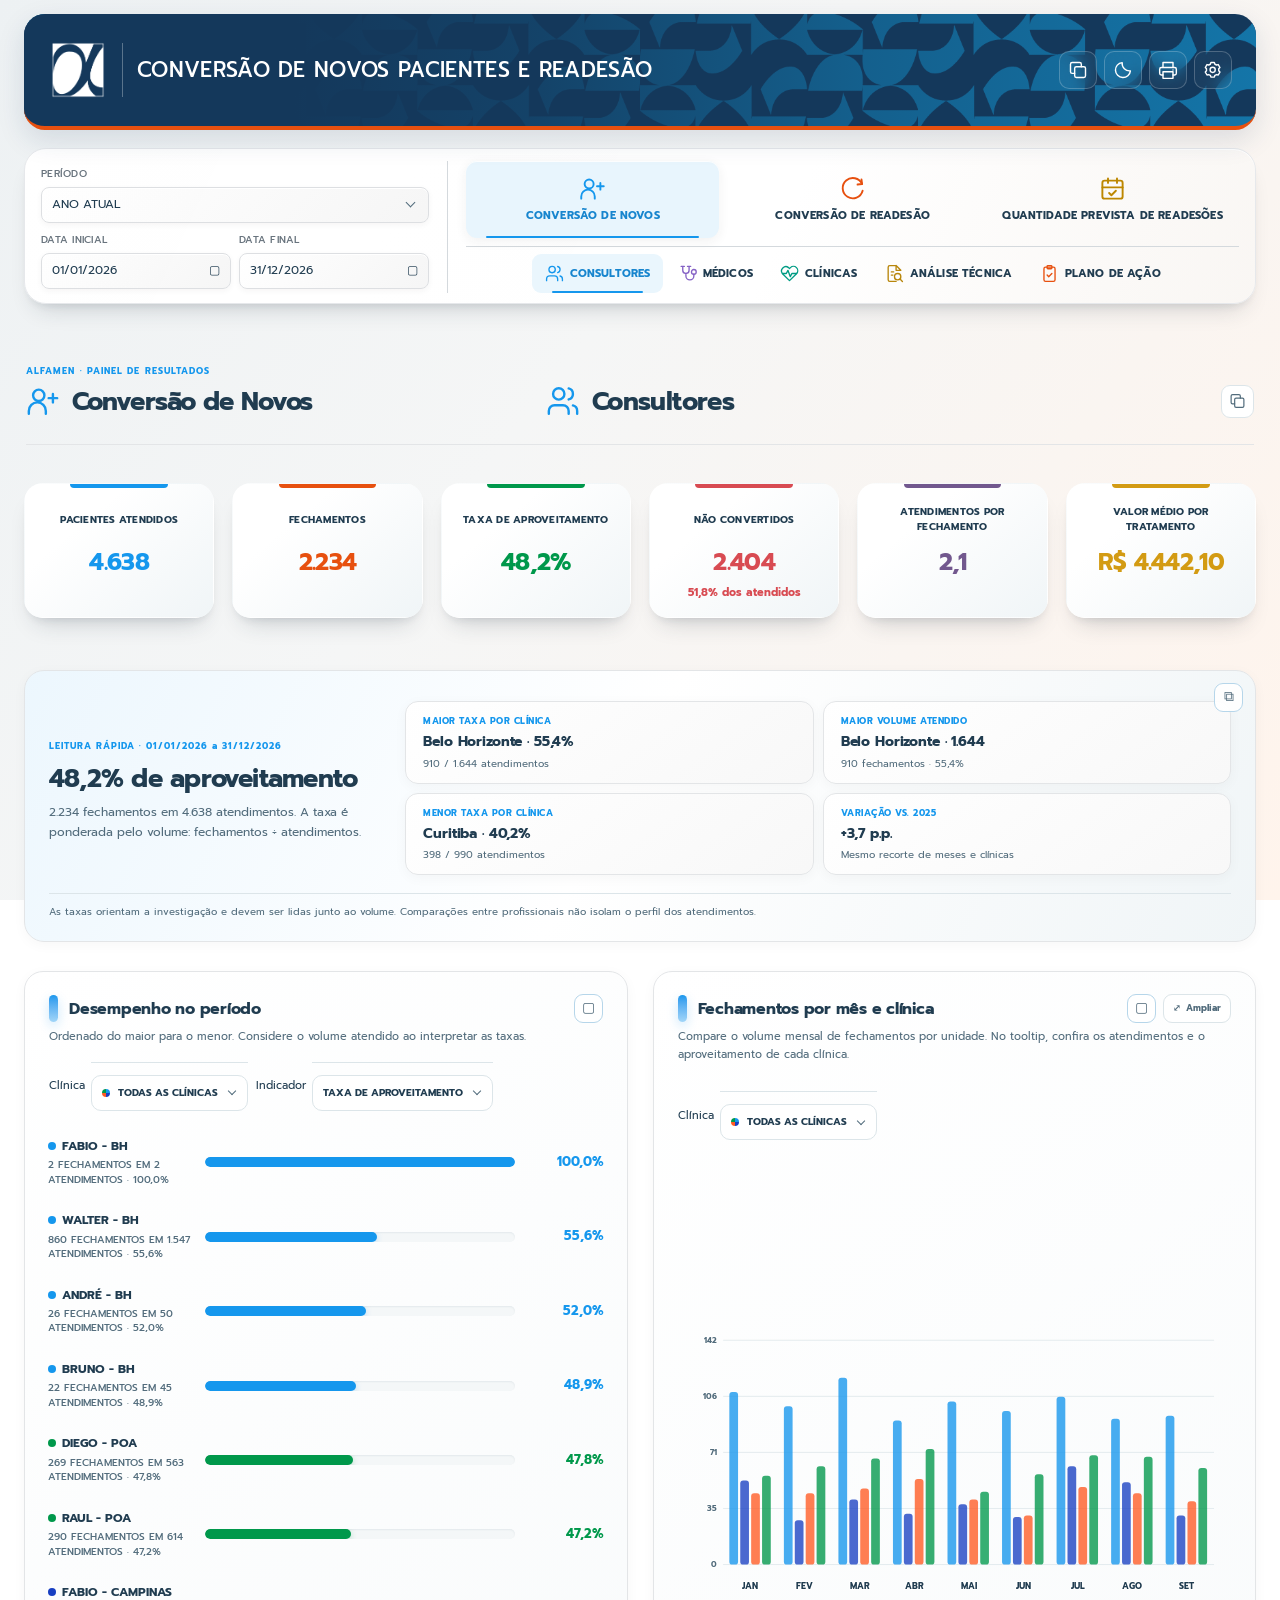
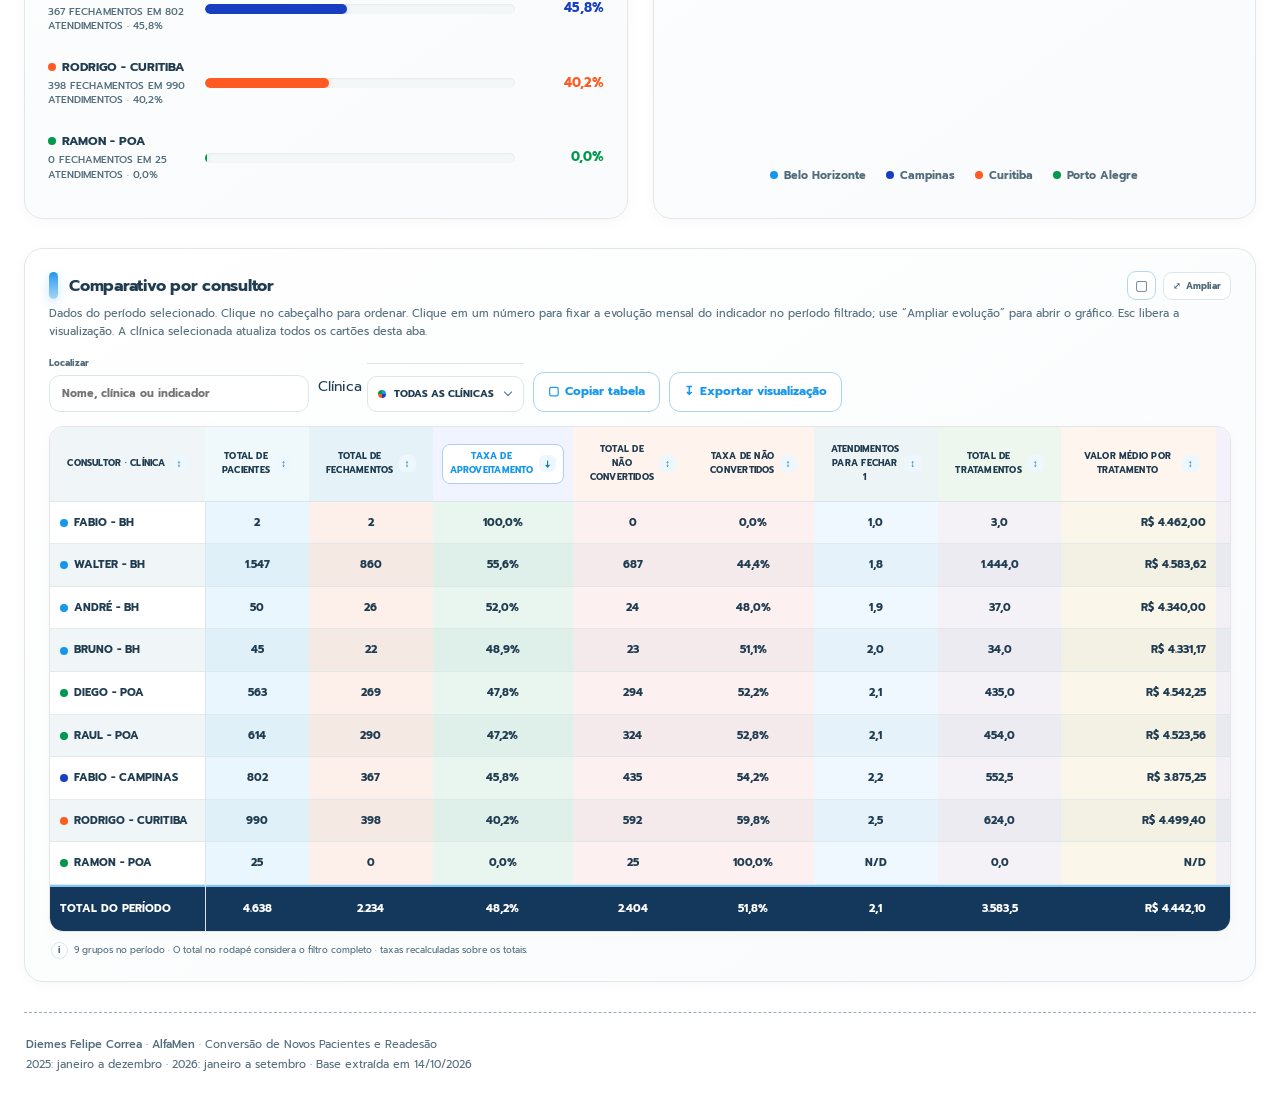
==== index.html @ 18ab8327 "Padroniza menus e sincroniza filtros de clinica por aba" ====
<!doctype html>
<html lang="pt-BR">
<head><meta charset="utf-8"><meta name="viewport" content="width=device-width,initial-scale=1"><title>AlfaMen | Conversão de Novos Pacientes e Readesão</title><link rel="icon" href="[data-uri]"><style>@font-face{font-family:Prompt;src:url('[data-uri]')}
@font-face{font-family:Prompt;src:url('[data-uri]');font-weight:500}
@font-face{font-family:Prompt;src:url('[data-uri]');font-weight:700}
:root{--bg:#f4f7f8;--paper:#fff;--ink:#203c50;--muted:#526c7c;--line:#dce5e9;--navy:#14385b;--blue:#0c75a8;--orange:#e7500f;--shadow:0 3px 8px #14385b08,0 12px 28px #14385b10;--warm:#fff0e7;--poa:#00984b;--bh:#1597ed;--campinas:#183fc2;--curitiba:#ff5a22}
*{box-sizing:border-box}html{scroll-behavior:smooth}body{margin:0;background:linear-gradient(128deg,#edf1f3 0%,#f5f6f6 43%,#fff4ec 100%) fixed;color:var(--ink);font:400 14px/1.6 Prompt,Arial,sans-serif;-webkit-font-smoothing:antialiased}button,input,select{font:inherit;color:inherit}button{cursor:pointer}button:focus-visible,input:focus-visible,select:focus-visible,summary:focus-visible{outline:2px solid var(--blue);outline-offset:3px}button{transition:background .18s,border-color .18s,transform .18s}[hidden]{display:none!important}
.hero{position:relative;overflow:hidden;width:min(1440px,calc(100% - 48px));margin:14px auto 0;padding:8px 24px;min-height:116px;border-bottom:4px solid var(--orange);border-radius:21px;background-color:var(--navy);background-image:linear-gradient(90deg,#14385b 0%,#14385bd6 48%,#14385b8c 100%),url('[data-uri]');background-position:center;background-size:cover;color:white;box-shadow:0 10px 28px #14385b21;transition:background-position .42s}.hero:hover{background-position:center,8px 50%}.hero-inner{display:grid;grid-template-columns:84px 1px minmax(0,1fr) auto;align-items:center;gap:18px;min-height:96px}.brand-block{width:84px;height:80px;display:grid;place-items:center}.brand-block img{width:76px;height:76px;object-fit:contain;filter:drop-shadow(0 4px 8px #061d3255);transition:transform .32s}.hero:hover .brand-block img{transform:translateY(-2px) scale(1.035)}.hero-divider{height:54px;background:#ffffff4d}.hero h1{font-size:clamp(18px,1.65vw,25px);font-weight:500;letter-spacing:.015em;line-height:1.25;text-align:left;margin:0;transition:transform .32s,text-shadow .32s}.hero:hover h1{transform:translateX(3px);text-shadow:0 4px 14px #0003}.manage-link{border:1px solid #ffffff40;background:#ffffff0c;border-radius:12px;color:white;padding:10px 16px;font-size:11px;letter-spacing:.08em;backdrop-filter:blur(8px)}.manage-link:hover{transform:scale(1.035);background:#ffffff1f}
.wrap{width:min(1440px,calc(100% - 48px));margin:18px auto 44px}.sticky-controls{position:sticky;top:0;z-index:20;padding-top:8px;background:var(--bg);border-radius:18px;box-shadow:var(--shadow);margin-bottom:20px}.toolbar{display:flex;align-items:end;justify-content:space-between;gap:20px;padding:16px 20px;background:var(--paper);border:1px solid var(--line);border-bottom:0;border-radius:17px 17px 0 0}.filters{display:flex;align-items:end;gap:20px}.field{width:210px;position:relative}.period-field{width:265px}.field>label{display:block;font-size:11px;color:var(--muted);letter-spacing:.05em;margin-bottom:7px}.field-trigger{height:48px;width:100%;border:1px solid var(--line);border-radius:15px;background:var(--paper);box-shadow:0 3px 8px #14385b06;display:flex;align-items:center;justify-content:space-between;padding:0 16px;font-size:13px;font-weight:500}.field-trigger:hover,.field-trigger[aria-expanded=true]{border-color:#1e99ce;box-shadow:0 0 0 3px #1e99ce15}.chevron{width:9px;height:9px;border:solid var(--muted);border-width:1px 1px 0 0;transform:rotate(135deg);margin:0 4px 4px 10px}.field-trigger[aria-expanded=true] .chevron{transform:rotate(-45deg);margin-bottom:-4px}.period-menu,.print-menu,.calendar{position:absolute;z-index:40;background:var(--paper);border:1px solid var(--line);border-radius:16px;box-shadow:0 12px 32px #14385b30;padding:7px;top:calc(100% + 8px);left:0;min-width:100%}.period-menu button,.print-menu button{display:block;width:100%;background:none;border:0;border-radius:12px;padding:11px 12px;font-size:12px;text-align:left;white-space:nowrap}.period-menu button:hover,.print-menu button:hover{background:#0c75a80d}.period-menu button.active{background:var(--warm);color:#ac420e;font-weight:600}.calendar{width:290px;padding:14px}.calendar-head{display:flex;align-items:center;gap:8px;margin-bottom:12px}.calendar-head select{flex:1;min-width:0;font-size:12px;padding:6px 3px;border:1px solid var(--line);border-radius:8px;background:var(--paper)}.calendar-head button{width:28px;border:0;border-radius:8px;background:var(--bg);font-size:20px}.calendar-grid{display:grid;grid-template-columns:repeat(7,1fr);gap:4px}.calendar-grid small{text-align:center;color:var(--muted);font-size:10px}.calendar-day{border:1px solid transparent;background:transparent;aspect-ratio:1;border-radius:8px;font-size:12px}.calendar-day:hover{background:#0c75a813;border-color:#87bdd4}.calendar-day.selected{background:var(--blue);color:white}.calendar-day.today{border-color:var(--orange)}.calendar-manual{display:flex;gap:6px;margin-top:12px}.calendar-manual input{width:100%;min-width:0;padding:7px;border:1px solid var(--line);border-radius:8px;background:var(--paper);font-size:12px}.calendar-manual button{border:1px solid var(--line);background:var(--bg);border-radius:8px;padding:5px;font-size:11px}.toolbar-actions{display:flex;align-items:center;gap:10px;white-space:nowrap}.toolbtn{background:var(--paper);border:1px solid var(--line);border-radius:11px;padding:10px 14px;color:var(--blue);font-size:12px;min-height:40px}.toolbtn:hover{background:#0c75a80e;border-color:#8cafc4}#theme{font-size:20px;line-height:1;width:44px;padding:8px}.print-picker{position:relative}.print-menu{left:auto;right:0;min-width:250px}.print-menu p{font-size:10px;white-space:normal;color:var(--muted);padding:5px 12px;margin:0}
.main-tabs,.tabs{display:flex;background:var(--paper);gap:5px;padding:6px 12px;overflow-x:auto}.main-tabs{border:1px solid var(--line);border-top:0}.main-tabs button,.tabs button{white-space:nowrap;background:none;border:0;border-bottom:3px solid transparent;padding:12px 14px;color:var(--muted);font-size:12px}.main-tabs button.active{background:var(--warm);border-color:var(--orange);border-radius:9px 9px 0 0;color:#ac420e;font-weight:600}.main-tabs button:hover,.tabs button:hover{background:#0c75a808}.tabs{border:1px solid var(--line);border-top:0;border-radius:0 0 17px 17px}.tabs button.active{border-color:var(--blue);color:var(--blue);font-weight:600}.context{font-size:12px;color:var(--muted);margin:0 4px 15px}.context strong{color:var(--blue)}.notice{border:1px solid #ebc7a3;background:#fff7ed;color:#784f2d;border-radius:12px;padding:12px 16px;font-size:12px;margin-bottom:16px}.notice p{margin:3px 0}.view-title{display:flex;justify-content:space-between;align-items:center;margin:0 2px 18px;gap:15px}.view-title h2{font-size:20px;font-weight:500;margin:0;color:var(--ink)}.view-title p{margin:2px 0;color:var(--muted);font-size:12px}.badge{font-size:11px;background:#0c75a80b;border:1px solid var(--line);border-radius:9px;padding:7px 11px;white-space:nowrap}
.cards{display:grid;grid-template-columns:repeat(6,minmax(0,1fr));gap:12px;margin-bottom:18px}.kpi{position:relative;overflow:hidden;border:1px solid var(--line);border-radius:17px;background:var(--paper);padding:19px 13px 15px;min-width:0;text-align:center;box-shadow:var(--shadow);transition:transform .3s,box-shadow .3s}.kpi:before{content:'';position:absolute;top:0;width:76px;height:4px;border-radius:0 0 8px 8px;background:var(--accent,var(--blue));left:50%;transform:translateX(-50%)}.kpi:hover{transform:translateY(-3px);box-shadow:0 10px 28px #14385b1e}.kpi-label{font-size:10px;font-weight:500;text-transform:uppercase;min-height:33px;display:grid;place-items:center;line-height:1.45;color:var(--ink)}.kpi-value{font-size:24px;color:var(--accent,var(--blue));font-weight:700;margin:11px 0 14px;line-height:1.25;letter-spacing:-.03em;white-space:nowrap}.kpi-note{font-size:10px;color:var(--muted);padding-top:9px;border-top:1px solid var(--line);line-height:1.5}
.grid{display:grid;grid-template-columns:repeat(2,minmax(0,1fr));gap:18px;margin-bottom:18px}.panel{background:var(--paper);border:1px solid var(--line);border-radius:17px;padding:22px 24px;box-shadow:var(--shadow);min-width:0;margin-bottom:18px}.grid>.panel{margin:0}.panel.full{grid-column:1/-1}.panel-head{display:flex;align-items:start;justify-content:space-between;gap:16px}.panel h3{font-size:16px;font-weight:500;line-height:1.5;margin:0}.panel-sub{font-size:11px;color:var(--muted);margin:5px 0 16px;line-height:1.6}.panel-tools{display:flex;gap:8px;align-items:center;flex-wrap:wrap;font-size:11px;margin:12px 0 16px}.panel-tools label{display:flex;align-items:center;gap:6px}.panel-tools select{padding:7px 9px;border:1px solid var(--line);border-radius:10px;background:var(--paper);max-width:220px;font-size:11px}.segmented{display:inline-flex;border:1px solid var(--line);border-radius:10px;overflow:hidden}.segmented button{border:0;background:var(--paper);padding:7px 11px;font-size:11px}.segmented button.active{background:#0c75a811;color:var(--blue);font-weight:600}.chart svg{width:100%;height:auto;display:block;font:12px Prompt,Arial,sans-serif}.chart-scroll{overflow-x:auto}.chart-scroll svg{min-width:680px}.chart-note{font-size:11px;color:var(--muted);padding-top:12px;margin-top:12px;border-top:1px solid var(--line)}.legend{display:flex;gap:14px;flex-wrap:wrap;margin-top:10px;font-size:11px;color:var(--muted)}.dot{display:inline-block;width:8px;height:8px;border-radius:50%;background:var(--clinic,var(--blue));margin-right:6px}.rank-row{display:grid;grid-template-columns:145px minmax(40px,1fr) 77px;gap:12px;align-items:center;padding:12px 0}.rank-label{font-size:12px;line-height:1.4}.rank-label small{display:block;font-size:10px;color:var(--muted);margin-top:3px}.rank-track{height:11px;border-radius:10px;background:var(--bg);overflow:hidden}.rank-bar{height:100%;background:var(--clinic);border-radius:10px;min-width:2px}.rank-value{text-align:right;font-size:13px;font-weight:600}.empty{padding:38px 12px;color:var(--muted);text-align:center;font-size:13px}.table-scroll{overflow:auto;max-width:100%;border-radius:8px}.data-table{border-collapse:collapse;width:100%;font-size:12px;font-variant-numeric:tabular-nums}.data-table th,.data-table td{padding:13px 11px;border-bottom:1px solid var(--line);text-align:center;vertical-align:middle;min-width:93px}.data-table th{font-size:10px;font-weight:500;text-transform:uppercase;vertical-align:top;padding-top:13px;padding-bottom:12px;line-height:1.55}.data-table th button{border:0;background:none;padding:0;width:100%;font:inherit;text-transform:inherit;color:inherit;line-height:inherit}.sort-arrow{display:block;color:var(--blue);font-size:14px;line-height:1.3;margin-top:5px}.data-table th[aria-sort=descending],.data-table th[aria-sort=ascending]{border-bottom:3px solid var(--blue)}.data-table .identity{text-align:left;min-width:155px;white-space:nowrap}.data-table .money{text-align:right;min-width:155px}.data-table .c-volume{background:#eff8fb}.data-table .c-close{background:#e5f3f9}.data-table .c-rate{background:#f1f3ff}.data-table .c-loss{background:#fff3ee}.data-table .c-ratio{background:#edf4f5}.data-table .c-treat{background:#eef7ed}.data-table .c-avg{background:#fff5ef}.data-table .c-value{background:#f5f1fa}.data-table tfoot td{border-top:2px solid #8eabc0;border-bottom:2px solid #8eabc0;font-weight:600;background:#e5edf2}.data-table tfoot td[class^=c-],.data-table tfoot td.money{background:color-mix(in srgb,var(--blue) 8%,#edf5f7)}.data-table tbody tr:hover td{box-shadow:inset 0 0 0 999px #0c75a808}.table-count{font-size:10px;color:var(--muted);margin-top:10px}.clinic-summary{display:grid;grid-template-columns:repeat(4,minmax(0,1fr));gap:14px;margin-bottom:18px}.clinic-card{border:1px solid var(--line);border-top:3px solid var(--clinic);background:var(--paper);border-radius:15px;padding:18px;min-width:0;box-shadow:var(--shadow)}.clinic-card h3{font-size:14px;font-weight:500;color:var(--clinic);margin:0 0 8px}.clinic-card strong{font-size:25px;display:block;line-height:1.35;color:var(--clinic)}.clinic-card small{font-size:11px;color:var(--muted)}.clinic-card p{font-size:11px;border-top:1px solid var(--line);margin:12px 0 0;padding-top:11px}.insight-grid{display:grid;grid-template-columns:repeat(2,minmax(0,1fr));gap:16px}.insight-card{border:1px solid var(--line);border-radius:14px;padding:20px;background:var(--paper);border-left:4px solid var(--clinic,var(--blue))}.insight-card h3{font-size:15px;font-weight:500;margin:0 0 12px}.insight-card p{font-size:12px;margin:8px 0;line-height:1.8}.insight-card .lead{font-size:24px;color:var(--clinic,var(--blue));font-weight:600}.insight-card .lead small{font-size:11px;color:var(--muted);font-weight:400}.action-card{display:grid;grid-template-columns:46px 1fr;gap:14px;padding:20px 0;border-bottom:1px solid var(--line);break-inside:avoid}.action-card:last-child{border:0}.action-number{width:38px;height:38px;border-radius:12px;background:var(--warm);color:#ad420d;display:grid;place-items:center;font-weight:500}.action-card h3{font-size:14px;margin:0 0 6px}.action-card p{font-size:12px;margin:5px 0;color:var(--muted);line-height:1.8}.action-card .measure{color:var(--ink)}.method{border-top:1px solid var(--line);margin-top:16px;padding-top:12px;font-size:12px}.method h3{font-size:13px}.method p{margin:8px 0}.tooltip{position:fixed;z-index:100;background:var(--paper);color:var(--ink);border:1px solid #9bbdd0;border-radius:14px;box-shadow:0 12px 40px #14385b30;padding:15px;max-width:360px;font-size:12px;pointer-events:none}.tooltip b{display:block;margin-bottom:8px}.tooltip-row{display:flex;justify-content:space-between;gap:20px;margin:8px 0}.tooltip small{color:var(--muted);font-size:10px}footer{border-top:1px dashed #99aebc;margin-top:30px;padding:20px 2px 0;color:var(--muted);font-size:11px}footer p{margin:3px 0}footer b{font-weight:500}#backTop{position:fixed;bottom:24px;right:24px;z-index:30;border:1px solid #fff5;background:#14385b;color:white;border-radius:15px;width:45px;height:45px;box-shadow:var(--shadow);font-size:22px}dialog{border:1px solid var(--line);border-radius:20px;background:var(--paper);color:var(--ink);max-width:800px;width:calc(100% - 32px);padding:24px;max-height:85vh;box-shadow:0 20px 60px #0003}dialog::backdrop{background:#0c223bac;backdrop-filter:blur(4px)}dialog p{font-size:12px;line-height:1.9}.dialog-head{display:flex;align-items:center;justify-content:space-between}.dialog-head h2{font-size:19px;font-weight:500;margin:0}.dialog-head button{background:none;border:0;font-size:25px}.source-row{border:1px solid var(--line);border-radius:12px;padding:12px;margin:8px 0;font-size:12px}.dialog-actions{display:flex;gap:10px;flex-wrap:wrap;margin:20px 0}details{border-top:1px solid var(--line);padding-top:12px}summary{cursor:pointer;font-size:12px}.audit{margin:12px 0;border-bottom:1px solid var(--line);padding-bottom:12px;font-size:11px}.audit table{width:100%;border-collapse:collapse;font-size:10px}.audit th,.audit td{text-align:right;padding:6px}.audit th:first-child,.audit td:first-child{text-align:left}#printRoot{display:none}
.dark{--bg:#0e2334;--paper:#18364b;--ink:#edf4f7;--muted:#bfd0da;--line:#38556b;--blue:#68b8df;--warm:#47392e;--shadow:0 3px 12px #0002;background:linear-gradient(128deg,#0e2334,#18364b 55%,#342e2b) fixed}.dark .kpi-value,.dark .clinic-card strong,.dark .clinic-card h3,.dark .insight-card .lead{color:color-mix(in srgb,var(--accent,var(--clinic,var(--blue))) 58%,white)}.dark .main-tabs button.active,.dark .period-menu button.active,.dark .action-number{color:#ffb38c}.dark .notice{background:#423c30;color:#ffe2bc;border-color:#796a4e}.dark .c-volume{background:#203d53}.dark .c-close{background:#21465c}.dark .c-rate{background:#303e61}.dark .c-loss{background:#4e3b3c}.dark .c-ratio{background:#2b444e}.dark .c-treat{background:#294a42}.dark .c-avg{background:#4d4036}.dark .c-value{background:#3f3652}.dark .data-table tfoot td,.dark .data-table tfoot td[class^=c-],.dark .data-table tfoot td.money{background:#2c4f63}.dark .period-menu button:hover,.dark .print-menu button:hover{background:#ffffff0d}
@media(max-width:1150px){.filters{gap:12px}.field{width:170px}.period-field{width:230px}.cards{grid-template-columns:repeat(3,minmax(0,1fr))}.clinic-summary{grid-template-columns:repeat(2,minmax(0,1fr))}.toolbar{gap:12px;padding:15px}.main-tabs button{font-size:11px}.hero h1{font-size:20px}.rank-row{grid-template-columns:125px 1fr 70px}}
@media(max-width:850px){.toolbar{align-items:stretch;flex-direction:column}.filters{display:grid;grid-template-columns:1.3fr 1fr 1fr}.field{width:auto}.toolbar-actions{justify-content:flex-end}.grid,.insight-grid{grid-template-columns:1fr}.sticky-controls{position:relative}.hero-inner{grid-template-columns:62px 1px 1fr auto;gap:12px}.brand-block{width:62px;height:65px}.brand-block img{width:60px;height:60px}.hero h1{font-size:18px}.hero{min-height:96px}.hero-inner{min-height:78px}.manage-link{padding:8px;font-size:9px}}
@media(max-width:540px){.wrap,.hero{width:calc(100% - 24px)}.hero{padding:8px 12px;border-radius:16px;margin-top:10px}.hero-inner{grid-template-columns:40px 1px 1fr;gap:9px}.brand-block{width:40px;height:44px}.brand-block img{width:40px;height:40px}.hero-divider{height:40px}.hero h1{font-size:14px;line-height:1.35}.manage-link{grid-column:3;justify-self:end;padding:4px 8px;font-size:8px}.filters{grid-template-columns:1fr 1fr}.period-field{grid-column:1/-1}.field-trigger{font-size:12px;padding:0 12px}.toolbar-actions{justify-content:space-between}.main-tabs button,.tabs button{font-size:10px;padding:11px}.panel{padding:17px 15px}.cards{grid-template-columns:repeat(2,minmax(0,1fr));gap:9px}.kpi{padding:16px 10px}.kpi-value{font-size:22px}.clinic-summary{grid-template-columns:1fr 1fr;gap:10px}.clinic-card{padding:14px}.clinic-card h3{font-size:12px}.clinic-card strong{font-size:23px}.view-title{align-items:start;flex-direction:column;gap:6px}.view-title h2{font-size:18px}.rank-row{grid-template-columns:115px 1fr 65px;gap:8px}.rank-label{font-size:11px}.rank-value{font-size:12px}.calendar{width:280px}.date-picker{position:static}#endCalendar{left:auto;right:0}.badge{font-size:10px}.data-table td{font-size:11px}.tooltip{max-width:calc(100vw - 24px)}}
@media(prefers-reduced-motion:reduce){*,html{transition:none!important;animation:none!important;scroll-behavior:auto!important}}
@page{size:A4 landscape;margin:12mm}
@media print{body{background:white!important;color:#203c50!important;font-size:10px;-webkit-print-color-adjust:exact;print-color-adjust:exact}.hero{width:100%;margin:0 0 12px;min-height:70px;border-radius:13px;padding:5px 15px;box-shadow:none}.hero-inner{min-height:65px}.brand-block{width:55px;height:55px}.brand-block img{width:52px;height:52px}.hero h1{font-size:18px}.hero-divider{height:40px}.manage-link,.wrap,.sticky-controls,#backTop,.tooltip,dialog{display:none!important}#printRoot{display:block}.print-section{break-before:page}.print-section:first-child{break-before:auto}.print-heading{margin:10px 0 14px;color:#14385b}.print-heading h2{font-size:18px;margin:0}.print-heading p{font-size:10px}.panel,.kpi,.clinic-card,.insight-card{box-shadow:none!important;border-color:#ccd8e0;transform:none!important;break-inside:avoid;background:white}.panel{padding:15px;margin-bottom:14px}.panel-tools,.toolbtn,.table-count,.segmented{display:none!important}.cards{grid-template-columns:repeat(6,minmax(0,1fr));gap:8px}.kpi{padding:13px 8px}.kpi-value{font-size:19px}.kpi-label{font-size:8px}.kpi-note{font-size:8px}.grid{grid-template-columns:repeat(2,minmax(0,1fr));gap:12px}.chart-scroll{overflow:visible}.chart-scroll svg{min-width:0}.table-scroll{overflow:visible}.data-table{font-size:7px;width:100%;table-layout:auto}.data-table td,.data-table th{min-width:0!important;padding:6px 3px;white-space:normal!important}.data-table th{font-size:6px}.data-table .identity{min-width:0;white-space:normal}.sort-arrow{display:none}thead{display:table-header-group}tfoot{display:table-row-group}tr{break-inside:avoid}.insight-grid{grid-template-columns:1fr 1fr}.notice{font-size:9px}.clinic-card p,.panel-sub,.chart-note{font-size:9px}.method{font-size:9px}}

/* Refinos visuais e comparação entre clínicas */
.main-tabs button,.tabs button{font-weight:650;color:var(--ink);transition:background .22s,color .22s,transform .22s,border-color .22s}
.main-tabs button:hover,.tabs button:hover{color:var(--blue);transform:translateY(-1px)}
.main-tabs button.active,.tabs button.active{font-weight:750}
.kpi{--accent:#0c75a8;isolation:isolate;border:1px solid color-mix(in srgb,var(--accent) 18%,var(--line));border-top:0;background:linear-gradient(150deg,var(--paper) 48%,color-mix(in srgb,var(--accent) 7%,var(--paper)));transition:transform .32s ease,box-shadow .32s ease,border-color .32s ease}
.kpi:after{content:"";position:absolute;z-index:-1;width:125px;height:125px;border-radius:50%;right:-56px;bottom:-83px;background:color-mix(in srgb,var(--accent) 8%,transparent);transition:transform .4s ease,opacity .4s ease;opacity:.55}
.kpi:hover{transform:translateY(-5px);border-color:color-mix(in srgb,var(--accent) 42%,var(--line));box-shadow:0 15px 32px color-mix(in srgb,var(--accent) 20%,transparent),0 5px 14px #14385b12}
.kpi:hover:after{transform:scale(1.6);opacity:.9}
.kpi-label{font-weight:750;letter-spacing:.025em}
.kpi-value{font-weight:800}
.panel{transition:transform .28s ease,box-shadow .28s ease,border-color .28s ease}
.panel:hover{transform:translateY(-2px);border-color:color-mix(in srgb,var(--blue) 24%,var(--line));box-shadow:0 15px 34px #14385b17}
.clinic-card,.insight-card,.clinic-trend-note{background:linear-gradient(145deg,var(--paper) 58%,color-mix(in srgb,var(--clinic,var(--blue)) 6%,var(--paper)));transition:transform .28s ease,box-shadow .28s ease,border-color .28s ease}
.clinic-card:hover,.insight-card:hover,.clinic-trend-note:hover{transform:translateY(-4px);border-color:color-mix(in srgb,var(--clinic,var(--blue)) 40%,var(--line));box-shadow:0 12px 28px color-mix(in srgb,var(--clinic,var(--blue)) 17%,transparent)}
.clinic-card{border-top:3px solid var(--clinic)}
.rank-row{border-radius:12px;padding:12px 10px;margin:3px -10px;transition:background .2s,transform .2s}
.rank-row:hover{background:color-mix(in srgb,var(--clinic) 6%,var(--paper));transform:translateX(2px)}
.rank-label{font-weight:750;text-transform:uppercase;line-height:1.45}
.rank-center{min-width:0}
.rank-detail{display:block;color:var(--muted);font-size:10px;font-weight:550;margin-top:6px;line-height:1.5}
.rank-track{height:10px;box-shadow:inset 0 1px 2px #14385b12}
.rank-bar{box-shadow:0 2px 6px color-mix(in srgb,var(--clinic) 26%,transparent)}
.rank-value{font-weight:750;color:var(--clinic)}
.chart text[font-weight="700"]{paint-order:stroke;stroke:var(--paper);stroke-width:3px;stroke-linejoin:round}
.clinic-legend{font-weight:650;gap:18px;margin:4px 0 12px}
.clinic-trend-grid{display:grid;grid-template-columns:repeat(2,minmax(0,1fr));gap:9px;margin-top:14px}
.clinic-trend-note{--clinic:var(--blue);border:1px solid color-mix(in srgb,var(--clinic) 20%,var(--line));border-left:4px solid var(--clinic);border-radius:12px;padding:11px 13px;min-width:0}
.clinic-trend-note b{display:block;color:var(--clinic);font-size:11px;margin-bottom:4px}
.clinic-trend-note span,.clinic-trend-note small{display:block;font-size:10px;line-height:1.55}
.clinic-trend-note span{font-weight:650;color:var(--ink)}
.clinic-trend-note small{color:var(--muted);margin-top:3px}
.clinic-multi{position:relative;font-size:11px}
.clinic-multi summary{display:flex;align-items:center;gap:9px;border:1px solid var(--line);border-radius:10px;background:var(--paper);padding:7px 10px;list-style:none;cursor:pointer;white-space:nowrap}
.clinic-multi summary::-webkit-details-marker{display:none}
.clinic-multi summary span{color:var(--muted)}
.clinic-multi summary b{font-weight:650;color:var(--ink)}
.clinic-multi[open] summary{border-color:#78b7d1;box-shadow:0 0 0 3px #1597ed12}
.clinic-multi-menu{position:absolute;z-index:10;top:calc(100% + 6px);left:0;min-width:230px;padding:8px;background:var(--paper);border:1px solid var(--line);border-radius:13px;box-shadow:0 12px 30px #14385b25}
.clinic-multi-menu label{display:flex;align-items:center;gap:8px;padding:8px;border-radius:8px;cursor:pointer;color:var(--ink)}
.clinic-multi-menu label:hover{background:color-mix(in srgb,var(--blue) 8%,var(--paper))}
.clinic-multi-menu input{accent-color:var(--blue);width:15px;height:15px;margin:0}
.dark .kpi,.dark .clinic-card,.dark .insight-card,.dark .clinic-trend-note{background:linear-gradient(150deg,var(--paper) 45%,color-mix(in srgb,var(--accent,var(--clinic,var(--blue))) 12%,var(--paper)))}
.dark .rank-row:hover{background:color-mix(in srgb,var(--clinic) 12%,var(--paper))}
@media(max-width:850px){.clinic-trend-grid{grid-template-columns:1fr}.rank-row{grid-template-columns:135px minmax(40px,1fr) 70px}}
@media(max-width:540px){.rank-row{grid-template-columns:105px minmax(40px,1fr) 61px;padding:10px 5px;margin-inline:-5px;gap:7px}.rank-label{font-size:10px}.rank-detail{font-size:9px}.clinic-trend-note{padding:10px}}
@media(hover:none){.panel:hover,.kpi:hover,.clinic-card:hover,.insight-card:hover,.clinic-trend-note:hover{transform:none;box-shadow:var(--shadow)}}

/* Cabeçalho, cartões e filtros alinhados à Gestão de Contatos */
:root{--surface-soft:#f0f5f7;--shadow-hover:0 8px 16px #14385b0c,0 26px 52px #14385b20}
.dark{--surface-soft:#203f55;--shadow-hover:0 12px 36px #0006,0 0 0 1px #7aa5bf35}
.hero{background-image:linear-gradient(90deg,#14385b 0%,#14385b 22%,rgba(20,56,91,.82) 42%,rgba(20,56,91,.35) 68%,rgba(20,56,91,0) 100%),url('[data-uri]');background-repeat:no-repeat,repeat;background-size:100% 100%,900px auto;background-position:center,center 50%;border-radius:21px;overflow:hidden}
.hero-inner{grid-template-columns:60px 1px minmax(0,1fr) auto;gap:14px}
.brand-block{width:60px;height:60px}
.brand-block img{width:56px;height:56px;filter:none;transition:none}
.hero:hover .brand-block img,.hero:hover h1{transform:none;text-shadow:none}
.sticky-controls{background:var(--surface-soft);border:1px solid var(--line);border-radius:14px;padding:14px 16px 0;margin-bottom:18px;box-shadow:0 6px 18px #14385b17}
.toolbar{background:transparent;border:0;border-radius:0;padding:0 0 12px;align-items:end}
.filters{gap:12px}
.field{width:190px}
.period-field{width:235px}
.field>label{font-weight:500;color:var(--muted);letter-spacing:0;text-transform:none;margin-bottom:5px}
.field-trigger{position:relative;overflow:hidden;height:44px;border-radius:8px;background:linear-gradient(125deg,var(--paper),var(--surface-soft));box-shadow:var(--shadow);font-size:13px;font-weight:400;padding:0 13px;transition:border-color .32s,box-shadow .32s,transform .32s}
.field-trigger:after{content:'';position:absolute;inset:0;background:linear-gradient(110deg,transparent 20%,#0c75a813 50%,transparent 80%);transform:translateX(-110%);pointer-events:none;transition:transform .6s}
.field-trigger:hover:after{transform:translateX(110%)}
.field-trigger:hover,.field-trigger[aria-expanded=true]{border-color:#0c75a8;box-shadow:var(--shadow-hover);transform:translateY(-2px)}
.main-tabs,.tabs{background:transparent;border:0;border-top:1px solid var(--line);border-radius:0;padding:8px 0 10px;gap:6px}
.main-tabs button,.tabs button{font-weight:500;color:var(--ink);border:1px solid transparent;border-bottom:1px solid transparent;border-radius:8px;padding:9px 13px}
.main-tabs button.active,.tabs button.active{background:var(--navy);color:white;border-color:var(--navy);border-radius:8px;font-weight:650;box-shadow:0 3px 10px #14385b12}
.main-tabs button.active{background:var(--navy);color:#fff}
.tabs{padding-top:0;padding-bottom:12px}
.period-menu,.print-menu,.calendar{border-radius:14px;border-color:var(--line);box-shadow:var(--shadow-hover);animation:menu-cascade .18s ease-out both}
.period-menu button,.print-menu button{border-radius:8px;min-height:40px;padding:9px 11px;color:var(--ink);font-weight:450}
.period-menu button.active{background:var(--surface-soft);color:var(--accent-text);font-weight:650}
.period-menu button:hover,.print-menu button:hover{background:var(--surface-soft);color:var(--blue)}
.calendar{padding:12px;background:var(--paper)}
.calendar-head select,.calendar-manual input{min-height:38px;background:var(--paper);border-radius:8px;border-color:var(--line);padding:8px 10px}
.calendar-head button,.calendar-manual button{background:var(--surface-soft);border:1px solid var(--line);border-radius:8px;color:var(--ink);transition:transform .2s,background .2s}
.calendar-head button:hover,.calendar-manual button:hover{background:#0c75a812;transform:translateY(-1px)}
.calendar-day:hover{background:var(--surface-soft);border-color:#88b4c9}
.calendar-day.selected{background:var(--navy);color:#fff;border-color:var(--navy)}
.kpi{isolation:isolate;background:linear-gradient(140deg,var(--paper) 30%,var(--surface-soft));border:1px solid var(--line);border-top:0;box-shadow:var(--shadow);transition:transform 320ms cubic-bezier(.2,.7,.2,1),box-shadow 320ms,border-color 320ms;transform-origin:center;backface-visibility:hidden}
.kpi:before{left:25%;right:25%;width:auto;height:4px;border-radius:0 0 5px 5px;transform:none;transition:left 320ms,right 320ms}
.kpi:hover:before{left:0;right:0}
.kpi:after{content:'';position:absolute;z-index:-1;inset:0;border-radius:inherit;background:linear-gradient(120deg,transparent 20%,#0c75a807 80%,#e7500f07);opacity:0;pointer-events:none;transition:opacity 320ms}
.kpi:hover:after{opacity:1}
.kpi:hover{transform:translateY(-5px) scale(1.022);border-color:#9eb9c8;box-shadow:var(--shadow-hover)}
.kpi-label{font-weight:700}
.kpi-value{font-weight:800}
.kpi-note{color:var(--accent);font-weight:650}
.rank-row{grid-template-columns:145px minmax(40px,1fr) 77px}
.rank-label{font-weight:700;text-transform:uppercase}
.rank-value{font-weight:750;color:var(--clinic)}
.data-table td.identity{font-weight:700;color:var(--ink)}
.data-table td .dot{vertical-align:middle}
.tooltip-row{align-items:flex-start}
.tip-label{color:var(--clinic,var(--ink));font-weight:700}
.tip-label .dot{background:var(--clinic);vertical-align:middle}
.tip-label small{display:block;color:var(--muted);font-size:10px;font-weight:500;margin-top:3px}
@keyframes menu-cascade{from{opacity:0;transform:translateY(-5px)}to{opacity:1;transform:translateY(0)}}
@media(max-width:1150px){.field{width:165px}.period-field{width:210px}}
@media(max-width:850px){.sticky-controls{position:relative}.hero-inner{grid-template-columns:52px 1px minmax(0,1fr) auto;gap:12px}.brand-block{width:52px;height:52px}.brand-block img{width:48px;height:48px}.main-tabs,.tabs{flex-wrap:nowrap}.toolbar{padding:0 0 12px}}
@media(max-width:540px){.hero-inner{grid-template-columns:40px 1px minmax(0,1fr);gap:9px}.brand-block{width:40px;height:40px}.brand-block img{width:38px;height:38px}.sticky-controls{padding:10px 9px 0;border-radius:12px}.main-tabs,.tabs{gap:3px;padding:7px 0}.main-tabs button,.tabs button{font-size:10px;padding:8px 7px}.field{width:auto}.period-field{width:auto}.rank-row{grid-template-columns:105px minmax(40px,1fr) 61px;gap:7px}.rank-label{font-size:10px}}
@media(hover:hover) and (pointer:fine){.kpi:hover{z-index:5}}

.kpi-note{border-top:0;padding-top:0;margin-top:4px;font-weight:750;font-size:11px;color:var(--accent)}
.kpi-value{margin-bottom:8px}
.data-table tbody td.identity{font-weight:750;color:var(--ink)}
.tooltip-row strong{font-weight:800}
.dark .kpi{background:linear-gradient(140deg,var(--paper) 30%,var(--surface-soft))}
/* Ajustes de leitura: hierarquia de abas, indicadores e evolução. */
.main-tabs button,.tabs button{font-weight:700}
.main-tabs button:hover,.main-tabs button.active,.dark .main-tabs button.active{background:#e7500f;color:#fff;border-color:#e7500f;box-shadow:0 3px 12px #e7500f25}
.tabs button:hover,.tabs button.active,.dark .tabs button.active{background:#1597ed;color:#fff;border-color:#1597ed;box-shadow:0 3px 12px #1597ed25}
.main-tabs button:focus-visible{outline:2px solid #e7500f;outline-offset:3px}
.tabs button:focus-visible{outline:2px solid #1597ed;outline-offset:3px}
.tip-label,.tip-title{color:var(--ink);font-weight:750}
.tip-title{display:flex;align-items:center;gap:5px}
.tip-values{display:flex;flex-direction:column;align-items:flex-end;text-align:right;gap:3px;max-width:185px}
.tip-values strong,.tip-values small{color:inherit;font-weight:750}
.tip-values small{font-size:10px;line-height:1.5}
.tooltip-row{gap:18px;align-items:start}
.tooltip{max-width:min(440px,calc(100vw - 24px))}
.rank-label{font-weight:750;color:var(--ink)}
.kpi:after,.kpi:hover:after{width:auto;height:auto;transform:none}
.trend-panel{display:flex;flex-direction:column}
.trend-panel .trend-chart{flex:1;display:flex;align-items:center;min-height:340px}
.trend-chart svg{width:100%;min-width:var(--chart-min,0px);height:auto;min-height:320px}
.clinic-legend{justify-content:center;gap:12px 20px;padding-top:10px;font-weight:600}
.clinic-multi-menu{z-index:60}
.clinic-multi summary{cursor:pointer}
@media(max-width:540px){.trend-chart svg{min-width:570px}.trend-panel .trend-chart{min-height:300px}.tooltip-row{gap:10px}.tip-values{max-width:150px}}
@media print{.trend-chart svg{min-width:0;min-height:0}.trend-panel .trend-chart{min-height:0}}
/* Camadas de navegação por área, com estado leve e destaque coerente. */
.main-tabs button,.tabs button{font-weight:700;transition:background .2s,color .2s,box-shadow .2s,transform .2s,border-color .2s}
.main-tabs button{border-radius:9px;color:var(--ink)}
.main-tabs button:hover,.main-tabs button.active,.dark .main-tabs button.active{background:var(--area-accent,#e7500f);color:#fff;border-color:var(--area-accent,#e7500f);box-shadow:0 4px 13px color-mix(in srgb,var(--area-accent,#e7500f) 20%,transparent);transform:translateY(-1px)}
.tabs button{background:var(--area-soft,#fff2e9);border-color:color-mix(in srgb,var(--area-accent,#e7500f) 13%,transparent);border-radius:9px;color:var(--ink)}
.tabs button:hover,.tabs button.active,.dark .tabs button.active{background:var(--area-accent,#e7500f);color:#fff;border-color:var(--area-accent,#e7500f);box-shadow:0 4px 13px color-mix(in srgb,var(--area-accent,#e7500f) 20%,transparent);transform:translateY(-1px)}
.dark .tabs button{background:color-mix(in srgb,var(--area-accent,#e7500f) 14%,var(--paper));border-color:color-mix(in srgb,var(--area-accent,#e7500f) 22%,transparent)}
.main-tabs button:focus-visible,.tabs button:focus-visible{outline:2px solid var(--area-accent,#e7500f);outline-offset:2px}
.data-table th,.data-table th button{font-weight:800}
.tip-label,.tip-title{color:var(--ink);font-weight:750}
.tip-title{display:flex;align-items:center;gap:7px;padding-bottom:9px;border-bottom:1px solid var(--line);margin-bottom:8px!important}
.tip-items{max-height:min(55vh,340px);overflow:auto;padding-right:3px}
.tip-values{display:flex;flex-direction:column;align-items:flex-end;text-align:right;gap:3px;max-width:180px;color:var(--ink)}
.tip-values strong{font-weight:750;font-variant-numeric:tabular-nums}
.tip-values small{color:var(--muted);font-size:10px;line-height:1.45;text-align:right}
.tooltip-row{gap:20px;align-items:flex-start;padding:4px 0;margin:2px 0}
.tooltip{border:1px solid var(--line);box-shadow:0 14px 38px #14385b22;padding:14px 16px;max-width:min(380px,calc(100vw - 24px));border-radius:13px}
.tooltip-row .dot{width:8px;height:8px;flex:0 0 8px;margin-right:6px}
.metric-switch{display:inline-flex;gap:3px;padding:3px;margin:1px auto 0;background:var(--surface-soft,#f0f5f7);border:1px solid var(--line);border-radius:999px}
.metric-switch button{border:0;border-radius:999px;padding:4px 10px;background:transparent;color:var(--muted);font:700 10px inherit;cursor:pointer}
.metric-switch button.active{background:var(--accent);color:white;box-shadow:0 2px 7px #14385b20}
.metric-method{font-size:9px;color:var(--muted);margin-top:5px;line-height:1.4}
.kpi:has(.metric-switch) .kpi-value{margin-bottom:4px}
.trend-panel .trend-chart{min-height:315px;display:flex;align-items:center}
.trend-chart svg{width:100%;height:auto;min-height:295px}
.trend-panel .legend{padding-top:5px}
@media(max-width:540px){.tip-values{max-width:145px}.tooltip-row{gap:12px}.trend-chart svg{min-width:570px}.trend-panel .trend-chart{min-height:280px}.metric-switch button{padding:4px 8px}}
@media print{.metric-switch{display:none}.trend-panel .trend-chart{min-height:0}.trend-chart svg{min-width:0;min-height:0}}
.metric-switch button{font-family:inherit;font-size:10px;font-weight:700}
/* Navegação com respiro e estados por área. */
.tabs{margin-top:10px;padding:14px 4px 11px;gap:9px;border-top:1px solid var(--line)}
.main-tabs{padding-bottom:10px;gap:8px}
.main-tabs button,.tabs button{position:relative;padding:10px 15px;border-radius:11px;font-weight:750;transform:translateY(0);box-shadow:0 1px 2px #14385b08}
.main-tabs button:not(.active){background:transparent;border-color:transparent}
.main-tabs button:hover,.main-tabs button.active,.dark .main-tabs button.active{background:var(--area-accent);border-color:var(--area-accent);box-shadow:0 5px 15px color-mix(in srgb,var(--area-accent) 26%,transparent);transform:translateY(-2px)}
.tabs button{background:var(--area-soft);border-color:color-mix(in srgb,var(--area-accent) 16%,var(--line));box-shadow:0 2px 5px #14385b0a}
.tabs button:hover,.tabs button.active,.dark .tabs button.active{background:var(--area-accent);border-color:var(--area-accent);box-shadow:0 5px 15px color-mix(in srgb,var(--area-accent) 26%,transparent);transform:translateY(-2px)}
.kpi-label{text-transform:uppercase;font-weight:800}
/* Comparação anual: uma cor suave por ano e variação com sinal explícito. */
.comparison-table{border-collapse:separate;border-spacing:0;overflow:hidden;border-radius:12px}
.comparison-table th{font-weight:850;text-transform:uppercase;vertical-align:bottom}
.comparison-table .indicator-head,.comparison-table .indicator-cell{text-align:left!important}
.comparison-table .indicator-head button{text-align:left}
.comparison-table .compare-prev{background:#edf6fc!important}
.comparison-table .compare-current{background:#edf7f1!important}
.comparison-table .compare-delta{background:#f3f0fa!important}
.comparison-table th.compare-prev{color:#236c9b;border-bottom:3px solid #83bfdf}
.comparison-table th.compare-current{color:#20734c;border-bottom:3px solid #8bc5a4}
.comparison-table th.compare-delta{color:#66508a;border-bottom:3px solid #b7a7d3}
.comparison-table td{font-weight:700;font-variant-numeric:tabular-nums}
.comparison-table td.indicator-cell{font-weight:800;color:var(--ink)}
.comparison-table td.delta-positive,.metric-number.delta-positive{color:#078247!important;font-weight:850}
.comparison-table td.delta-negative,.metric-number.delta-negative{color:#c53f4a!important;font-weight:850}
.comparison-table td.delta-neutral{color:var(--muted);font-weight:700}
.dark .comparison-table .compare-prev{background:#213f53!important}
.dark .comparison-table .compare-current{background:#24463b!important}
.dark .comparison-table .compare-delta{background:#39334c!important}
.metric-number{font-weight:850;font-variant-numeric:tabular-nums}
.insight-card p,.action-card p{font-variant-numeric:tabular-nums}
.situation-chart svg{min-width:0}
.situation-chart text{paint-order:stroke;stroke:var(--paper);stroke-width:2px;stroke-linejoin:round}
.situation-chart .legend{font-weight:650}
.action-card{padding:18px 0}
.action-card h3{font-weight:800}
.action-card .measure{border-left:2px solid var(--area-accent);padding-left:10px}
@media(max-width:540px){.tabs{padding-top:12px;gap:6px}.main-tabs{gap:5px}.main-tabs button,.tabs button{padding:9px 11px}.comparison-table{min-width:650px}}
/* A cor do hover da navegação principal pertence a cada opção, mesmo antes de selecioná-la. */
.main-tabs button[data-area="novos"]{--tab-accent:#1597ed;--tab-glow:#1597ed30}
.main-tabs button[data-area="readesao"]{--tab-accent:#e7500f;--tab-glow:#e7500f30}
.main-tabs button[data-area="previsao"]{--tab-accent:#bd8700;--tab-glow:#bd870030}
.main-tabs button.active,.main-tabs button.active:hover,.dark .main-tabs button.active{background:var(--area-accent);border-color:var(--area-accent);box-shadow:0 5px 15px color-mix(in srgb,var(--area-accent) 26%,transparent)}
.main-tabs button:not(.active):hover{background:var(--tab-accent,var(--area-accent));border-color:var(--tab-accent,var(--area-accent));box-shadow:0 5px 15px var(--tab-glow,#0002);color:#fff}


/* Revisão de leitura executiva: menos aparência de planilha, mais contexto para decisão. */
.executive-strip{position:relative;display:grid;grid-template-columns:minmax(230px,.8fr) minmax(0,2fr);gap:18px 26px;align-items:center;margin:0 0 20px;padding:22px 24px;border:1px solid color-mix(in srgb,var(--area-accent) 20%,var(--line));border-radius:20px;background:linear-gradient(118deg,color-mix(in srgb,var(--area-accent) 8%,var(--paper)),var(--paper) 48%,var(--surface-soft));box-shadow:var(--shadow);overflow:hidden}
.executive-strip:before{content:"";position:absolute;left:0;top:18px;bottom:18px;width:4px;border-radius:0 6px 6px 0;background:var(--area-accent)}
.executive-lead .eyebrow{font-size:9px;font-weight:800;letter-spacing:.11em;color:var(--area-accent)}
.executive-lead h3{font-size:clamp(21px,2vw,29px);line-height:1.2;letter-spacing:-.03em;margin:8px 0;color:var(--ink);font-weight:750}
.executive-lead p{font-size:12px;line-height:1.65;margin:0;color:var(--muted);max-width:520px}
.executive-facts{display:grid;grid-template-columns:repeat(2,minmax(0,1fr));gap:9px}
.executive-facts>div{min-width:0;padding:12px 14px;border:1px solid var(--line);border-radius:13px;background:color-mix(in srgb,var(--paper) 90%,transparent)}
.executive-facts span,.executive-facts small{display:block;color:var(--muted);font-size:10px;line-height:1.45}
.executive-facts b{display:block;margin:4px 0;font-size:13px;line-height:1.4;font-variant-numeric:tabular-nums}
.executive-facts .quality-ok b{color:#16804c}.executive-facts .quality-check b{color:#ad5c12}
.executive-caveat{grid-column:1/-1;border-top:1px solid var(--line);padding-top:10px;margin:0;color:var(--muted);font-size:10px;line-height:1.5}
.rank-label{font-weight:750}.rank-label small{font-size:10px;line-height:1.45;font-weight:500;font-variant-numeric:tabular-nums}
.rank-row{border-radius:10px;padding:11px 9px;transition:background .2s ease}.rank-row:hover{background:color-mix(in srgb,var(--clinic) 5%,var(--paper))}
.metric-guide{margin:-5px 0 18px;padding:0;border:1px solid var(--line);border-radius:13px;background:color-mix(in srgb,var(--paper) 92%,var(--surface-soft));overflow:hidden}
.metric-guide summary{padding:11px 15px;color:var(--ink);font-weight:700;list-style:none}.metric-guide summary::-webkit-details-marker{display:none}.metric-guide summary:after{content:"+";float:right;color:var(--area-accent);font-weight:800}.metric-guide[open] summary:after{content:"−"}
.metric-guide-grid{display:grid;grid-template-columns:repeat(3,minmax(0,1fr));gap:8px;padding:0 12px 12px}
.metric-guide-grid p{margin:0;padding:10px 11px;border-radius:10px;background:var(--paper);font-size:10px;line-height:1.5}.metric-guide-grid b,.metric-guide-grid span{display:block}.metric-guide-grid b{margin-bottom:3px;color:var(--ink)}.metric-guide-grid span{color:var(--muted)}
.action-card{grid-template-columns:42px minmax(0,1fr);gap:16px;padding:22px 0}.action-number{font-size:13px;font-weight:800}.action-meta{display:flex;justify-content:space-between;gap:12px;margin:0 0 5px;color:var(--area-accent);font-size:9px;font-weight:800;letter-spacing:.08em}.action-card h3{font-size:16px;line-height:1.4;margin:0 0 12px}.action-evidence,.action-next{padding:12px 14px;margin:8px 0;border:1px solid var(--line);border-radius:12px;background:color-mix(in srgb,var(--paper) 94%,var(--surface-soft))}.action-evidence>b,.action-next>b{display:block;color:var(--ink);font-size:10px;text-transform:uppercase;letter-spacing:.05em}.action-evidence p,.action-next p{margin:5px 0 0;line-height:1.7}.action-next{border-left:3px solid var(--area-accent)}.action-card .action-owner{margin:9px 0 0;font-size:10px}
.dark .executive-strip{background:linear-gradient(118deg,color-mix(in srgb,var(--area-accent) 14%,var(--paper)),var(--paper) 55%,var(--surface-soft))}.dark .executive-facts>div,.dark .metric-guide-grid p,.dark .action-evidence,.dark .action-next{background:color-mix(in srgb,var(--paper) 88%,#0d1f2d)}
@media(max-width:850px){.executive-strip{grid-template-columns:1fr}.executive-facts{grid-template-columns:repeat(2,minmax(0,1fr))}.metric-guide-grid{grid-template-columns:repeat(2,minmax(0,1fr))}}
@media(max-width:540px){.executive-strip{padding:17px 15px;gap:14px}.executive-facts,.metric-guide-grid{grid-template-columns:1fr 1fr}.executive-facts>div{padding:10px}.executive-facts b{font-size:12px}.executive-caveat{font-size:9px}.action-meta{flex-direction:column;gap:3px}.action-card{grid-template-columns:34px minmax(0,1fr);gap:10px}.action-number{width:32px;height:32px}.rank-row{grid-template-columns:120px minmax(35px,1fr) 58px}.rank-label small{font-size:9px}}
@media(prefers-reduced-motion:reduce){.rank-row,.executive-strip,.action-card{scroll-behavior:auto;transition:none!important}}


/* Camada de interface executiva e navegação por assunto. */
.view-title{padding:10px 2px 16px;border-bottom:1px solid color-mix(in srgb,var(--area-accent) 17%,var(--line));margin-bottom:16px}
.view-kicker{display:block;margin-bottom:3px;color:var(--area-accent);font-size:9px;letter-spacing:.12em;font-weight:850}
.view-title h2{font-size:clamp(20px,2.1vw,27px);font-weight:750;letter-spacing:-.035em}
.view-context{display:inline-flex;align-items:center;gap:7px;padding:7px 11px;border:1px solid color-mix(in srgb,var(--area-accent) 18%,var(--line));border-radius:999px;background:var(--area-soft);color:var(--ink);font-size:10px;font-weight:750;text-transform:uppercase;letter-spacing:.04em}
.view-context:before{content:"";width:7px;height:7px;border-radius:50%;background:var(--area-accent);box-shadow:0 0 0 3px color-mix(in srgb,var(--area-accent) 14%,transparent)}
.main-tabs{background:transparent;border:0;border-radius:0;padding:4px 10px 9px;gap:8px}
.tabs{background:transparent;border:0;border-top:1px solid var(--line);border-radius:0;padding:11px 10px 9px;gap:8px;margin-top:0}
.main-tabs button{position:relative;display:inline-flex;align-items:center;gap:9px;padding:10px 15px;border:1px solid transparent;border-radius:12px;background:transparent;color:var(--muted);font-size:10px;letter-spacing:.035em}
.main-tabs button:before{content:attr(data-step);display:grid;place-items:center;width:21px;height:21px;border-radius:7px;background:color-mix(in srgb,var(--area-accent) 12%,var(--paper));color:var(--area-accent);font-size:9px;font-weight:850}
.tabs button{display:inline-flex;align-items:center;gap:8px;padding:8px 12px;border:1px solid color-mix(in srgb,var(--area-accent) 13%,var(--line));border-radius:10px;background:color-mix(in srgb,var(--area-accent) 5%,var(--paper));font-size:10px;letter-spacing:.025em}
.tabs button:before{content:attr(data-step);display:grid;place-items:center;width:18px;height:18px;border-radius:6px;background:#fff9;color:var(--area-accent);font-size:8px;font-weight:850}
.tabs button.active:before,.main-tabs button.active:before,.main-tabs button:hover:before{background:#ffffff25;color:#fff}
.section-nav{display:flex;align-items:center;gap:7px;flex-wrap:wrap;margin:0 0 18px;padding:10px 12px;border:1px solid var(--line);border-radius:15px;background:color-mix(in srgb,var(--paper) 75%,var(--surface-soft));box-shadow:0 4px 13px #14385b08}
.section-nav-label{margin:0 5px;color:var(--muted);font-size:8px;font-weight:850;letter-spacing:.11em}
.section-nav a{display:inline-flex;align-items:center;gap:7px;padding:6px 9px;border-radius:9px;background:var(--paper);border:1px solid transparent;color:var(--ink);font-size:9px;font-weight:700;text-decoration:none;transition:transform .2s,border-color .2s,box-shadow .2s}
.section-nav a span{color:var(--area-accent);font-size:8px;font-weight:850}.section-nav a b{color:var(--muted);font-size:12px;line-height:1}
.section-nav a:hover,.section-nav a:focus-visible{transform:translateY(-2px);border-color:color-mix(in srgb,var(--area-accent) 33%,var(--line));box-shadow:0 5px 14px color-mix(in srgb,var(--area-accent) 12%,transparent)}
[id^="panel-"],#panel-clinic-performance{scroll-margin-top:195px}
.panel{border-radius:19px;border-color:color-mix(in srgb,var(--line) 84%,var(--area-accent));box-shadow:0 3px 10px #14385b06,0 12px 30px #14385b08}
.panel-head{align-items:center}.panel-heading{display:flex;align-items:center;gap:11px}.panel-mark{width:9px;height:27px;border-radius:8px;background:linear-gradient(180deg,var(--area-accent),color-mix(in srgb,var(--area-accent) 40%,var(--paper)));box-shadow:0 4px 11px color-mix(in srgb,var(--area-accent) 22%,transparent)}
.panel h3{font-weight:750;letter-spacing:-.015em}.panel-expand{display:inline-flex;align-items:center;gap:5px;padding:6px 9px;border:1px solid var(--line);border-radius:9px;background:var(--paper);color:var(--muted);font-size:9px;font-weight:750;transition:all .2s}.panel-expand>span{font-size:9px}.panel-expand:hover{color:var(--area-accent);border-color:var(--area-accent);transform:translateY(-1px);box-shadow:0 5px 14px color-mix(in srgb,var(--area-accent) 13%,transparent)}
.cards{gap:14px}.kpi{border-radius:19px;box-shadow:0 4px 11px #14385b07,0 13px 26px #14385b0a}.kpi:before{height:4px;left:27%;right:27%;width:auto;transform:none;transition:left .3s,right .3s}.kpi:hover:before{left:0;right:0}.kpi:hover{transform:translateY(-5px) scale(1.018);box-shadow:0 9px 19px color-mix(in srgb,var(--accent) 10%,transparent),0 24px 46px #14385b17}.kpi:focus-visible{outline:3px solid color-mix(in srgb,var(--accent) 54%,transparent);outline-offset:3px}
.table-actions{display:flex;align-items:end;gap:9px;flex-wrap:wrap;margin:10px 0 14px}.table-search{display:flex;flex-direction:column;gap:4px;min-width:min(260px,100%);font-size:9px;color:var(--muted);font-weight:750}.table-search input{height:37px;min-width:210px;padding:0 12px;border:1px solid var(--line);border-radius:11px;background:var(--paper);font-size:11px;transition:border-color .2s,box-shadow .2s}.table-search input:focus{border-color:var(--area-accent);box-shadow:0 0 0 3px color-mix(in srgb,var(--area-accent) 14%,transparent);outline:0}.table-actions .panel-tools label{margin:0}.table-actions .panel-tools select,.table-actions select{height:37px;border-radius:11px}.export-btn{height:37px;display:inline-flex;align-items:center;gap:6px;border-color:color-mix(in srgb,var(--area-accent) 24%,var(--line));border-radius:11px;color:var(--area-accent);font-weight:750}.export-btn:hover{background:var(--area-soft);border-color:var(--area-accent)}
.table-scroll{border:1px solid var(--line);border-radius:14px;background:var(--paper);box-shadow:0 4px 14px #14385b07;scrollbar-color:color-mix(in srgb,var(--area-accent) 35%,var(--line)) transparent;scrollbar-width:thin}
.data-table{border-collapse:separate;border-spacing:0;width:100%;font-size:11px}.data-table th{position:sticky;top:0;z-index:2;padding:10px 9px;background:var(--surface-soft);color:var(--muted);vertical-align:middle;border-bottom:1px solid var(--line)}
.data-table th button{display:flex;align-items:center;justify-content:center;gap:5px;min-height:35px;padding:5px 7px;border:1px solid transparent;border-radius:8px;color:var(--ink);font-size:9px;letter-spacing:.025em;transition:background .18s,border-color .18s,color .18s}
.data-table th button:hover,.data-table th[aria-sort=ascending] button,.data-table th[aria-sort=descending] button{background:var(--paper);border-color:color-mix(in srgb,var(--area-accent) 24%,var(--line));color:var(--area-accent)}
.sort-arrow{display:inline-grid;place-items:center;min-width:17px;height:17px;margin:0;padding:0 3px;border-radius:6px;background:color-mix(in srgb,var(--area-accent) 8%,var(--paper));font-size:10px}
.data-table th[aria-sort=descending],.data-table th[aria-sort=ascending]{border-bottom:1px solid var(--line)}
.data-table th.identity{left:0;z-index:4;background:var(--surface-soft)}.data-table td{padding:12px 10px;border:0;border-bottom:1px solid color-mix(in srgb,var(--line) 72%,transparent);background:var(--paper);font-weight:600}
.data-table tbody tr:nth-child(even) td{background:color-mix(in srgb,var(--paper) 88%,var(--surface-soft))}.data-table tbody td[class^="c-"]{background:color-mix(in srgb,var(--paper) 90%,var(--area-soft))}.data-table tbody tr:nth-child(even) td[class^="c-"]{background:color-mix(in srgb,var(--surface-soft) 48%,var(--area-soft))}
.data-table tbody tr:hover td{background:color-mix(in srgb,var(--area-accent) 8%,var(--paper));box-shadow:inset 0 1px 0 color-mix(in srgb,var(--area-accent) 23%,transparent),inset 0 -1px 0 color-mix(in srgb,var(--area-accent) 23%,transparent)}
.data-table td.identity{position:sticky;left:0;z-index:1;background:var(--paper);box-shadow:1px 0 0 var(--line)}.data-table tbody tr:nth-child(even) td.identity{background:var(--surface-soft)}
.data-table tfoot td{position:sticky;bottom:0;z-index:2;padding:13px 10px;background:var(--navy)!important;color:#fff;border:0;border-top:2px solid color-mix(in srgb,var(--area-accent) 55%,white);font-weight:800}
.data-table tfoot td:first-child{left:0;z-index:5;border-radius:0 0 0 12px}.data-table tfoot td:last-child{border-radius:0 0 12px 0}.total-label{display:inline-flex;align-items:center;padding:6px 9px;border:1px solid #ffffff33;border-radius:8px;background:#ffffff12;font-size:9px;letter-spacing:.04em;white-space:nowrap}.total-pill{display:inline-flex;align-items:center;justify-content:center;min-height:27px;padding:4px 9px;border:1px solid #ffffff35;border-radius:8px;background:#ffffff12;color:#fff;font-variant-numeric:tabular-nums}
.table-count{display:flex;align-items:center;gap:6px;margin:10px 2px 0;font-size:9px}.table-count:before{content:"i";display:grid;place-items:center;width:15px;height:15px;border:1px solid var(--line);border-radius:50%;font-size:9px;font-weight:800}.data-table tbody tr[hidden]{display:none!important}
.tooltip{border-radius:16px;padding:15px 17px;box-shadow:0 18px 48px #14385b29,0 4px 12px #14385b11;backdrop-filter:blur(12px)}.tooltip-row{padding:6px 4px;border-bottom:1px solid color-mix(in srgb,var(--line) 75%,transparent)}.tooltip-row:last-child{border-bottom:0}.tooltip-row strong{font-variant-numeric:tabular-nums}.kpi[data-tip]{cursor:help}
.visual-modal{width:min(1180px,calc(100% - 32px));max-width:1180px;max-height:90vh;padding:25px;border:1px solid var(--line);border-radius:22px;background:var(--paper);color:var(--ink);overflow:auto}.visual-modal::backdrop{background:#0c2339b8;backdrop-filter:blur(7px)}.visual-modal-head{display:flex;justify-content:space-between;align-items:center;margin-bottom:12px;color:var(--area-accent);font-size:9px;font-weight:850;letter-spacing:.12em}.modal-close{display:grid;place-items:center;width:34px;height:34px;border:1px solid var(--line);border-radius:10px;background:var(--paper);font-size:20px}.modal-close:hover{background:var(--area-soft);color:var(--area-accent)}#visualContent h2{font-size:23px;letter-spacing:-.03em;margin:0}#visualContent>p{margin:4px 0 18px;color:var(--muted);font-size:12px}.expanded-chart{max-height:70vh;overflow:auto;border:1px solid var(--line);border-radius:15px;padding:14px;background:color-mix(in srgb,var(--paper) 92%,var(--surface-soft))}.expanded-chart svg{min-width:min(100%,860px)!important;min-height:0!important;max-height:65vh}
.dark .view-context,.dark .section-nav{background:color-mix(in srgb,var(--area-accent) 9%,var(--paper))}.dark .data-table tfoot td{background:#102b42!important}.dark .total-pill,.dark .total-label{background:#ffffff16}
@media(max-width:720px){.view-title{align-items:flex-start;flex-direction:column}.view-context{font-size:9px}.section-nav{gap:5px;padding:8px}.section-nav-label{width:100%;padding:0 4px}.section-nav a{flex:1 1 auto;justify-content:space-between}.table-actions{align-items:stretch}.table-search{flex:1 1 100%}.table-search input{width:100%;min-width:0}.table-actions select{max-width:100%}.export-btn{align-self:end}.data-table th,.data-table td{min-width:100px}.data-table .identity{min-width:160px}.visual-modal{padding:18px}.expanded-chart{margin-inline:-6px}}
@media(prefers-reduced-motion:reduce){.main-tabs button,.tabs button,.section-nav a,.panel-expand,.kpi{transition:none!important}}
@media print{.section-nav,.panel-expand,.table-actions,.view-kicker,.view-context,.visual-modal{display:none!important}.data-table tfoot td{position:static;background:#dce8ee!important;color:#14385b!important}.total-pill,.total-label{background:transparent;border-color:#8ea8b7;color:#14385b}.data-table th{position:static}}

/* Leitura por clínica e interações de detalhe para exploração executiva. */
.executive-facts>div{position:relative;overflow:hidden;padding:13px 15px 12px 17px;border-color:color-mix(in srgb,var(--area-accent) 13%,var(--line));background:linear-gradient(145deg,var(--paper),color-mix(in srgb,var(--area-accent) 4%,var(--paper)));transition:transform .2s,border-color .2s,box-shadow .2s}
.executive-facts>div:before{content:"";position:absolute;left:0;top:12px;bottom:12px;width:3px;border-radius:0 4px 4px 0;background:var(--area-accent);opacity:.65}
.executive-facts>div:hover{transform:translateY(-2px);border-color:color-mix(in srgb,var(--area-accent) 30%,var(--line));box-shadow:0 8px 20px color-mix(in srgb,var(--area-accent) 9%,transparent)}
.executive-facts span{font-size:9px;font-weight:850;letter-spacing:.055em;text-transform:uppercase;color:var(--area-accent)}
.executive-facts b{font-size:14px;font-weight:850;letter-spacing:-.01em}.executive-facts small{font-size:10px;line-height:1.5}
.clinic-summary{align-items:stretch}.clinic-card-modern{position:relative;overflow:hidden;display:flex;flex-direction:column;gap:10px;padding:17px 18px 16px;border:1px solid color-mix(in srgb,var(--clinic) 17%,var(--line));border-top:0;border-radius:17px;background:linear-gradient(145deg,var(--paper) 52%,color-mix(in srgb,var(--clinic) 8%,var(--paper)));box-shadow:0 5px 17px color-mix(in srgb,var(--clinic) 7%,transparent);transition:transform .25s,box-shadow .25s,border-color .25s}
.clinic-card-modern:before{content:"";position:absolute;inset:0 auto 0 0;width:4px;background:linear-gradient(180deg,var(--clinic),color-mix(in srgb,var(--clinic) 25%,white))}.clinic-card-modern:hover{transform:translateY(-4px);border-color:color-mix(in srgb,var(--clinic) 38%,var(--line));box-shadow:0 15px 32px color-mix(in srgb,var(--clinic) 15%,transparent)}
.clinic-card-top{display:flex;justify-content:space-between;align-items:center;gap:7px}.clinic-card-city{display:flex;align-items:center;font-size:11px;font-weight:850;color:var(--ink);letter-spacing:.025em}.clinic-card-city .dot{width:9px;height:9px}.clinic-rank{padding:4px 7px;border:1px solid color-mix(in srgb,var(--clinic) 22%,var(--line));border-radius:999px;background:color-mix(in srgb,var(--clinic) 8%,var(--paper));color:color-mix(in srgb,var(--clinic) 78%,var(--ink));font-size:8px;font-weight:850;letter-spacing:.06em;white-space:nowrap}
.clinic-score-label{margin-top:4px;color:var(--muted);font-size:8px;font-weight:850;letter-spacing:.095em}.clinic-card-modern strong{font-size:clamp(25px,2.3vw,32px);font-variant-numeric:tabular-nums;letter-spacing:-.045em}.clinic-card-meta{display:flex;align-items:baseline;gap:8px;padding:9px 0;border-top:1px solid color-mix(in srgb,var(--clinic) 12%,var(--line));border-bottom:1px solid color-mix(in srgb,var(--clinic) 12%,var(--line));font-size:12px;font-weight:850;color:var(--ink);font-variant-numeric:tabular-nums}.clinic-card-meta>span{display:flex;align-items:baseline;gap:4px}.clinic-card-meta i{font-style:normal;color:var(--muted)}.clinic-card-meta small{font-size:9px;font-weight:600}.clinic-card-context{display:flex;align-items:center;gap:5px;font-size:9px}.clinic-card-context b{font-size:12px;font-weight:850}.clinic-card-explain{margin:auto 0 0!important;padding:9px 0 0!important;border-top:1px solid var(--line);font-size:10px!important;line-height:1.55;color:var(--muted)}.clinic-card-modern.is-best .clinic-rank{background:color-mix(in srgb,#00984b 11%,var(--paper));border-color:#00984b35;color:#087543}.clinic-card-modern.is-lowest .clinic-rank{background:color-mix(in srgb,#d84b52 8%,var(--paper));border-color:#d84b5235;color:#b43b43}
.dark .clinic-card-modern{background:linear-gradient(145deg,var(--paper) 55%,color-mix(in srgb,var(--clinic) 14%,var(--paper)))}.dark .clinic-rank{color:color-mix(in srgb,var(--clinic) 65%,white)}
.data-table tbody td[data-month-series]{cursor:help;text-decoration:underline;text-decoration-style:dotted;text-decoration-color:color-mix(in srgb,var(--area-accent) 40%,transparent);text-underline-offset:3px}.data-table tbody td[data-month-series]:hover{color:var(--area-accent);font-weight:850}
.data-table tbody td[class~="c-volume"]{background:color-mix(in srgb,var(--paper) 91%,#1597ed 9%)}.data-table tbody tr:nth-child(even) td[class~="c-volume"]{background:color-mix(in srgb,var(--surface-soft) 48%,#1597ed 10%)}
.data-table tbody td[class~="c-close"]{background:color-mix(in srgb,var(--paper) 91%,#e7500f 9%)}.data-table tbody tr:nth-child(even) td[class~="c-close"]{background:color-mix(in srgb,var(--surface-soft) 48%,#e7500f 10%)}
.data-table tbody td[class~="c-rate"]{background:color-mix(in srgb,var(--paper) 91%,#00984b 9%)}.data-table tbody tr:nth-child(even) td[class~="c-rate"]{background:color-mix(in srgb,var(--surface-soft) 48%,#00984b 10%)}
.data-table tbody td[class~="c-loss"]{background:color-mix(in srgb,var(--paper) 91%,#d84b52 8%)}.data-table tbody tr:nth-child(even) td[class~="c-loss"]{background:color-mix(in srgb,var(--surface-soft) 48%,#d84b52 9%)}
.data-table tbody td[class~="c-ratio"]{background:color-mix(in srgb,var(--paper) 91%,#1597ed 7%)}.data-table tbody tr:nth-child(even) td[class~="c-ratio"]{background:color-mix(in srgb,var(--surface-soft) 48%,#1597ed 8%)}
.data-table tbody td[class~="c-treat"]{background:color-mix(in srgb,var(--paper) 91%,#72588e 8%)}.data-table tbody tr:nth-child(even) td[class~="c-treat"]{background:color-mix(in srgb,var(--surface-soft) 48%,#72588e 9%)}
.data-table tbody td[class~="c-avg"]{background:color-mix(in srgb,var(--paper) 91%,#d39b13 9%)}.data-table tbody tr:nth-child(even) td[class~="c-avg"]{background:color-mix(in srgb,var(--surface-soft) 48%,#d39b13 10%)}
.data-table tbody td[class~="c-value"]{background:color-mix(in srgb,var(--paper) 91%,#72588e 9%)}.data-table tbody tr:nth-child(even) td[class~="c-value"]{background:color-mix(in srgb,var(--surface-soft) 48%,#72588e 10%)}
.tooltip{pointer-events:auto;max-height:min(72vh,620px);overflow:auto;overscroll-behavior:contain;z-index:130;transition:opacity .12s ease}.tooltip[hidden]{display:none!important}.tip-trend-head{display:flex;flex-direction:column;gap:3px;margin-bottom:6px}.tip-trend-head b{margin:0!important;font-size:13px}.tip-trend-head small,.tip-kicker{color:var(--muted);font-size:9px}.tip-kicker{font-weight:850;letter-spacing:.09em;color:var(--area-accent)}.mini-trend{display:block;width:100%;height:auto;min-height:0!important;margin:4px 0 7px}.mini-trend text{fill:var(--muted);font:700 8px Prompt,Arial,sans-serif}.mini-empty{font-size:10px;color:var(--muted)}.mini-trend-values{display:grid;grid-template-columns:repeat(auto-fit,minmax(52px,1fr));gap:4px;margin:6px 0}.mini-trend-values span{display:flex;flex-direction:column;gap:2px;padding:5px;border-radius:7px;background:var(--surface-soft);text-align:center}.mini-trend-values small{font-size:8px;font-weight:800;color:var(--muted)}.mini-trend-values b{font-size:9px;font-variant-numeric:tabular-nums}.tip-expand-action{display:flex;justify-content:space-between;align-items:center;width:100%;margin-top:8px;padding:8px 10px;border:1px solid color-mix(in srgb,var(--area-accent) 24%,var(--line));border-radius:9px;background:var(--area-soft);color:var(--area-accent);font:750 10px inherit;cursor:pointer}.tip-expand-action:hover{background:var(--area-accent);color:white}.expanded-mini-trend{padding:16px;border:1px solid var(--line);border-radius:15px;background:var(--surface-soft)}.expanded-mini-trend .mini-trend{max-width:900px;margin:14px auto}.expanded-mini-trend .mini-trend-values{grid-template-columns:repeat(auto-fit,minmax(70px,1fr))}
.delta-reading{display:flex;flex-direction:column;align-items:center;gap:5px}.delta-reading>b{font-weight:850;font-variant-numeric:tabular-nums}.delta-axis{position:relative;display:block;width:min(100%,88px);height:7px;border-radius:99px;background:color-mix(in srgb,var(--muted) 14%,var(--paper));overflow:hidden}.delta-axis:after{content:"";position:absolute;left:50%;top:0;bottom:0;width:1px;background:color-mix(in srgb,var(--ink) 24%,transparent)}.delta-bar{position:absolute;top:0;bottom:0;width:var(--delta);border-radius:99px}.delta-bar.delta-positive{left:50%;background:linear-gradient(90deg,#45b985,#078247)}.delta-bar.delta-negative{right:50%;background:linear-gradient(270deg,#ed858a,#c53f4a)}.delta-bar.delta-neutral{left:50%;width:3px;background:#8495a3}
.expanded-table{max-height:72vh;overflow:auto;border:1px solid var(--line);border-radius:14px;background:var(--paper)}.expanded-table .table-count{display:none}.expanded-table .data-table{min-width:1100px}.expanded-sort-label{display:flex;justify-content:center;align-items:center;gap:5px;min-height:35px;padding:5px 7px;font-size:9px;font-weight:850;color:var(--ink)}.expanded-table td[data-month-series]{cursor:help}
.dark .data-table tbody td[class~="c-volume"]{background:#243d50}.dark .data-table tbody td[class~="c-close"]{background:#4a382f}.dark .data-table tbody td[class~="c-rate"]{background:#284238}.dark .data-table tbody td[class~="c-loss"]{background:#4b3339}.dark .data-table tbody td[class~="c-ratio"]{background:#263f49}.dark .data-table tbody td[class~="c-treat"]{background:#393549}.dark .data-table tbody td[class~="c-avg"]{background:#4b4030}.dark .data-table tbody td[class~="c-value"]{background:#393549}
@media(max-width:850px){.clinic-summary{grid-template-columns:repeat(2,minmax(0,1fr))}.executive-facts>div{min-height:86px}}
@media(max-width:540px){.clinic-summary{grid-template-columns:1fr 1fr;gap:9px}.clinic-card-modern{padding:13px 12px 12px}.clinic-card-city{font-size:9px}.clinic-rank{font-size:7px;padding:3px 5px}.clinic-card-meta{font-size:10px;gap:5px}.clinic-card-meta small{font-size:8px}.clinic-card-explain{font-size:9px!important}.tooltip{max-width:calc(100vw - 24px)}.mini-trend-values{grid-template-columns:repeat(4,1fr)}}
@media(prefers-reduced-motion:reduce){.clinic-card-modern,.executive-facts>div,.tooltip{transition:none!important}}

/* Compartilhamento rápido, recomendações legíveis e comparação com menos ruído. */
.panel-actions{display:flex;align-items:center;gap:7px;flex:0 0 auto}.copy-control{position:absolute;top:9px;right:9px;z-index:3;display:grid;place-items:center;width:29px;height:29px;padding:0;border:1px solid color-mix(in srgb,var(--area-accent) 19%,var(--line));border-radius:9px;background:color-mix(in srgb,var(--paper) 92%,transparent);color:var(--muted);font:700 15px/1 inherit;cursor:pointer;transition:transform .18s,background .18s,color .18s,border-color .18s,box-shadow .18s}.copy-control:hover,.copy-control:focus-visible{transform:translateY(-1px);background:var(--area-accent);border-color:var(--area-accent);color:white;box-shadow:0 4px 12px color-mix(in srgb,var(--area-accent) 20%,transparent);outline:0}.copy-control.copy-done{width:auto;min-width:29px;padding:0 8px;background:#16804c;border-color:#16804c;color:#fff;font-size:9px}.panel-head .copy-control{position:static}.panel-head .panel-actions{margin-left:auto}.kpi{position:relative;padding-right:42px}.kpi-label{padding-right:2px}.clinic-card-modern .copy-control{top:7px;right:7px}.clinic-card-top{padding-right:30px}.insight-card,.action-card,.executive-facts>div,.executive-lead{position:relative}.insight-card,.action-card{padding-right:44px}.executive-facts>div{padding-right:40px}.executive-lead{padding-right:40px}.copy-report{white-space:nowrap}.copy-toast{position:fixed;z-index:160;right:22px;bottom:22px;padding:10px 14px;border:1px solid var(--line);border-radius:11px;background:var(--paper);color:var(--ink);box-shadow:var(--shadow);font-size:11px;font-weight:750}.copy-toast[hidden]{display:none}
.comparison-table tbody td.compare-prev,.comparison-table tbody td.compare-current,.comparison-table tbody td.compare-delta{background:var(--paper)!important;border-bottom:1px dashed color-mix(in srgb,var(--line) 80%,transparent)}.comparison-table tbody tr:nth-child(even) td.compare-prev,.comparison-table tbody tr:nth-child(even) td.compare-current,.comparison-table tbody tr:nth-child(even) td.compare-delta{background:color-mix(in srgb,var(--paper) 92%,var(--surface-soft))!important}.comparison-table th.compare-prev{background:#edf6fc!important}.comparison-table th.compare-current{background:#edf7f1!important}.comparison-table th.compare-delta{background:#f3f0fa!important}.dark .comparison-table th.compare-prev{background:#213f53!important}.dark .comparison-table th.compare-current{background:#24463b!important}.dark .comparison-table th.compare-delta{background:#39334c!important}.dark .comparison-table tbody td.compare-prev,.dark .comparison-table tbody td.compare-current,.dark .comparison-table tbody td.compare-delta{background:var(--paper)!important}.dark .comparison-table tbody tr:nth-child(even) td.compare-prev,.dark .comparison-table tbody tr:nth-child(even) td.compare-current,.dark .comparison-table tbody tr:nth-child(even) td.compare-delta{background:color-mix(in srgb,var(--paper) 88%,var(--surface-soft))!important}
.data-table tfoot td .total-pill{display:inline;color:inherit;border:0;background:none;padding:0;min-height:0;border-radius:0}.comparison-table td.delta-positive,.comparison-table td.delta-negative{background:transparent!important}
.insight-card{border-left:1px solid var(--line);border-top:3px solid var(--clinic,var(--blue));border-radius:15px;background:linear-gradient(145deg,var(--paper) 60%,color-mix(in srgb,var(--clinic,var(--blue)) 6%,var(--paper)))}.insight-card h3{font-weight:850}.insight-card .lead{font-weight:850}.insight-card p{line-height:1.65}
.professional-highlights{display:grid;grid-template-columns:repeat(2,minmax(0,1fr));gap:12px}.professional-highlight{position:relative;display:flex;flex-direction:column;gap:7px;padding:16px 42px 15px 16px;border:1px solid color-mix(in srgb,var(--clinic) 19%,var(--line));border-radius:14px;background:linear-gradient(145deg,var(--paper),color-mix(in srgb,var(--clinic) 7%,var(--paper)))}.professional-highlight:before{content:"";position:absolute;left:0;right:0;top:0;height:3px;border-radius:14px 14px 0 0;background:var(--clinic)}.professional-tag{font-size:8px;font-weight:850;letter-spacing:.1em;color:var(--muted)}.professional-name{font-size:12px;font-weight:850;color:var(--ink)}.professional-highlight>strong{font-size:24px;line-height:1.15;color:var(--clinic);font-weight:850;font-variant-numeric:tabular-nums}.professional-highlight>span:not(.professional-tag){font-size:10px;font-weight:700}.professional-highlight small{font-size:9px;color:var(--muted)}.professional-highlight.attention:before{background:#d84b52}.professional-highlight.attention>strong{color:#c3454b}.professional-note{grid-column:1/-1;padding:12px;border-radius:10px;background:var(--surface-soft);font-size:10px;color:var(--muted)}.action-card{align-items:start}.action-card>div:nth-child(2){display:grid;grid-template-columns:repeat(2,minmax(0,1fr));gap:0 12px}.action-card .action-meta,.action-card h3,.action-card .action-owner{grid-column:1/-1}.action-card h3{margin-bottom:5px}.action-evidence,.action-next{align-self:stretch;margin:7px 0}.action-evidence>b,.action-next>b{font-size:9px;letter-spacing:.045em}.action-evidence p,.action-next p{font-size:10px;line-height:1.65}.action-owner{font-size:9px;color:var(--muted)}.tip-pin-hint{margin:6px 0 2px;font-size:9px;color:var(--muted);line-height:1.4}.tip-unpin{background:var(--paper);color:var(--muted);border-color:var(--line)}.visual-modal>.visual-modal-head #tooltip{position:fixed}
@media(max-width:700px){.copy-report{font-size:0;width:38px;min-width:38px;padding:0}.copy-report:after{content:"⧉";font-size:16px}.professional-highlights{grid-template-columns:1fr}.action-card>div:nth-child(2){grid-template-columns:1fr}.action-card .action-meta,.action-card h3,.action-card .action-owner{grid-column:1}.copy-control{width:27px;height:27px}}
@media print{.copy-control,.copy-report{display:none!important}.action-card>div:nth-child(2){display:block}}
.main-tabs button:before,.tabs button:before{display:none!important}.main-tabs button,.tabs button{justify-content:center;text-align:center;gap:0}.view-title{justify-content:flex-start}.section-nav,.view-context{display:none!important}
.executive-strip>.copy-control{top:12px;right:12px}.executive-lead{padding-right:0}.executive-facts>div{padding-right:15px}.executive-strip{padding-top:30px}
.data-table tbody td[data-month-series]{text-decoration:none!important}.total-label{display:inline!important;padding:0!important;border:0!important;background:transparent!important;border-radius:0!important;color:inherit!important;font-size:10px;font-weight:850}.data-table tfoot td.identity,.data-table tfoot td.identity .total-label{color:#fff!important}
.insight-card,.professional-highlight{position:relative;overflow:hidden;border:1px solid color-mix(in srgb,var(--clinic) 20%,var(--line));border-top:0;padding-top:25px;border-radius:18px;background:linear-gradient(145deg,var(--paper) 50%,color-mix(in srgb,var(--clinic) 5%,var(--paper)));box-shadow:0 4px 12px #14385b08,0 12px 25px #14385b09}
.insight-card:before,.professional-highlight:before{content:"";position:absolute;top:0;left:27%;right:27%;height:4px;width:auto;border-radius:0 0 5px 5px;background:var(--clinic);transition:left .25s,right .25s}.insight-card:hover:before,.professional-highlight:hover:before{left:0;right:0}.professional-highlight.attention:before{background:var(--clinic)}.professional-highlight.attention>strong{color:var(--clinic)}.insight-card h3{display:flex;align-items:center;gap:7px}.insight-card h3:before{content:"";width:8px;height:8px;border-radius:50%;background:var(--clinic)}
.action-person{color:var(--clinic);font-weight:850}.action-person:before{content:"";display:inline-block;width:7px;height:7px;border-radius:50%;background:var(--clinic);margin-right:5px}
.mini-trend text{fill:var(--ink);font-size:8px;font-weight:800}.mini-trend .trend-data-label{fill:var(--series-color);font-size:8px;font-weight:850}.large-trend text,.large-trend .trend-data-label{font-size:12px}.expanded-mini-trend .mini-trend{max-width:none;width:100%}.month-variations{margin-top:14px;padding-top:14px;border-top:1px dashed var(--line)}.variation-heading{display:flex;align-items:center;justify-content:space-between;gap:10px;font-size:10px;font-weight:850;color:#a47700}.variation-heading small{font-size:9px;font-weight:500;color:var(--muted)}.variation-grid{display:grid;grid-template-columns:repeat(auto-fit,minmax(100px,1fr));gap:8px;margin-top:10px}.month-change{display:flex;flex-direction:column;gap:5px;padding:10px;border:1px solid #d39b132e;border-radius:11px;background:color-mix(in srgb,#d39b13 5%,var(--paper))}.month-change>span{font-size:9px;font-weight:800;color:var(--ink)}.month-change b{font-size:12px;font-weight:850;font-variant-numeric:tabular-nums}.month-change small{font-size:9px;color:var(--muted)}.month-change .delta-positive{color:#078247}.month-change .delta-negative{color:#c53f4a}.month-change .delta-neutral{color:#a47700}.visual-modal-head .copy-control{position:static}.visual-modal-head .panel-actions{align-items:center}.expanded-data-label{paint-order:stroke;stroke:var(--paper);stroke-width:2px;stroke-linejoin:round}
@media print{.data-table tfoot td.identity,.data-table tfoot td.identity .total-label{color:#14385b!important}.month-variations{break-inside:avoid}}
.kpi-copy-toolbar{display:flex;justify-content:flex-end;margin:0 0 9px}.kpi-copy-menu{position:relative;padding:0;border:0;z-index:12}.kpi-copy-menu summary{display:flex;align-items:center;padding:8px 12px;border:1px solid var(--line);border-radius:10px;background:var(--paper);color:var(--ink);font-size:10px;font-weight:750;list-style:none}.kpi-copy-menu summary::-webkit-details-marker{display:none}.kpi-copy-menu>div{position:absolute;right:0;top:calc(100% + 6px);display:flex;flex-direction:column;width:265px;padding:7px;border:1px solid var(--line);border-radius:13px;background:var(--paper);box-shadow:0 15px 38px #14385b25}.kpi-copy-menu button{padding:9px 10px;text-align:left;border:0;border-radius:8px;background:transparent;color:var(--ink);font-size:10px;font-weight:700}.kpi-copy-menu button:hover{background:var(--area-soft);color:var(--area-accent)}.kpi-copy-menu button:first-child{background:var(--area-soft);margin-bottom:5px;color:var(--area-accent)}.kpi{padding-left:20px;padding-right:20px}.kpi-label{padding-right:0;text-align:center}.copy-status{position:fixed;bottom:20px;left:50%;transform:translateX(-50%);z-index:200;max-width:calc(100vw - 30px);padding:12px 18px;border:1px solid var(--line);border-radius:12px;background:var(--paper);color:var(--ink);box-shadow:0 10px 30px #14385b30;font-size:12px;font-weight:750}.copy-status.success{border-color:#00984b55;color:#078247}.copy-status.error{border-color:#d84b5255;color:#c53f4a}button[aria-busy=true]{opacity:.65;cursor:progress}
.action-card{grid-template-columns:36px minmax(0,1fr);gap:14px;height:auto;max-height:none;overflow:visible;align-items:start;padding:20px 42px 20px 0}.action-card>div{min-width:0}.action-card>div:nth-child(2){display:flex;flex-direction:column;gap:8px;overflow:visible}.action-meta{flex-wrap:wrap;align-items:baseline;gap:5px 12px;line-height:1.5}.action-card h3{margin:0;line-height:1.5;overflow-wrap:anywhere}.action-evidence,.action-next{margin:0;min-width:0;max-height:none;height:auto;padding:13px 15px;overflow:visible}.action-evidence p,.action-next p,.action-owner{white-space:normal;overflow-wrap:anywhere;max-height:none;margin:6px 0 0;line-height:1.75;font-size:11px}.action-person{white-space:normal;overflow-wrap:anywhere}.action-next .measure{border-left:0;padding-left:0}.action-card:last-child{padding-bottom:20px}.action-owner{padding-top:8px;border-top:1px dashed var(--line)}
@media(max-width:540px){.kpi{padding-left:10px;padding-right:10px}.action-card{grid-template-columns:30px minmax(0,1fr);gap:10px;padding-right:32px}.action-evidence,.action-next{padding:11px 12px}}
@media print{.kpi-copy-toolbar,.copy-status{display:none!important}.action-card{break-inside:avoid;overflow:visible}.action-card>div:nth-child(2){display:block}.action-evidence,.action-next{margin-top:8px}}
.main-tabs{display:grid;grid-template-columns:repeat(3,minmax(0,1fr));gap:0;padding:0;margin-top:9px;border-bottom:1px solid var(--line)}.tabs{display:grid;grid-template-columns:repeat(5,minmax(0,1fr));gap:0;margin:0;padding:0;border:0}
.main-tabs button,.tabs button{position:relative;width:100%;min-width:0;min-height:52px;margin:0;padding:12px 10px;border:0!important;border-radius:0!important;box-shadow:none!important;background:transparent!important;color:var(--ink)!important;transform:none;font-weight:800;text-align:center;justify-content:center;white-space:normal;transition:color .2s,background .2s,transform .2s;line-height:1.5}
.main-tabs button:after,.tabs button:after{content:"";position:absolute;left:30%;right:30%;bottom:0;height:3px;border-radius:5px 5px 0 0;background:var(--tab-accent,var(--area-accent));opacity:0;transform:scaleX(.4);transition:opacity .2s,transform .2s,left .2s,right .2s}
.main-tabs button.active,.main-tabs button:hover,.dark .main-tabs button.active{color:var(--tab-accent)!important;background:linear-gradient(0deg,color-mix(in srgb,var(--tab-accent) 9%,transparent),transparent)!important;transform:none!important}.tabs button.active,.tabs button:hover,.dark .tabs button.active{color:var(--area-accent)!important;background:linear-gradient(0deg,color-mix(in srgb,var(--area-accent) 8%,transparent),transparent)!important;transform:none!important}
.main-tabs button.active:after,.main-tabs button:hover:after,.tabs button.active:after,.tabs button:hover:after{opacity:1;transform:scaleX(1);left:12%;right:12%}.main-tabs button:hover,.tabs button:hover{letter-spacing:.045em}.main-tabs button:focus-visible,.tabs button:focus-visible{outline:2px solid var(--tab-accent,var(--area-accent));outline-offset:-4px}
.insight-grid{margin-bottom:26px;gap:18px}.insight-grid+.panel{margin-top:6px}.panel[id^="panel-people-"],.panel[id^="panel-technical-consultor"],.panel[id^="panel-technical-medico"]{border-color:color-mix(in srgb,#7863a1 23%,var(--line));background:linear-gradient(130deg,color-mix(in srgb,#7863a1 4%,var(--paper)),var(--paper));margin-top:22px}.panel[id^="panel-people-"] .panel-mark,.panel[id^="panel-technical-consultor"] .panel-mark,.panel[id^="panel-technical-medico"] .panel-mark{background:linear-gradient(180deg,#7863a1,#b2a2ca)}.panel[id^="panel-people-"] .panel-heading h3,.panel[id^="panel-technical-consultor"] .panel-heading h3,.panel[id^="panel-technical-medico"] .panel-heading h3{color:color-mix(in srgb,#7863a1 78%,var(--ink));font-weight:850}.panel[id^="panel-people-"] .panel-sub{margin-bottom:18px}
.action-focus{padding:13px 15px;border:1px solid color-mix(in srgb,var(--area-accent) 21%,var(--line));border-radius:12px;background:color-mix(in srgb,var(--area-accent) 5%,var(--paper))}.action-focus>span{font-size:9px;font-weight:850;letter-spacing:.07em;color:var(--area-accent)}.action-focus>div{display:flex;flex-wrap:wrap;gap:6px;margin-top:9px}.action-focus>div b{padding:6px 9px;border:1px solid var(--line);border-radius:8px;background:var(--paper);font-size:10px;font-weight:750;color:var(--ink)}.action-focus p{margin:10px 0 0!important;font-size:11px;line-height:1.6;color:var(--muted)}.action-focus p strong{color:var(--ink)}.action-evidence{border-left:3px solid #d39b13}.action-evidence>b{color:#a47700;font-size:10px}.action-next{border-left:3px solid var(--area-accent)}.action-next>b{color:var(--area-accent);font-size:10px}.action-card h3{font-size:17px;margin-bottom:4px}
@media(max-width:700px){.main-tabs button{min-height:65px;font-size:9px;padding:9px 5px}.tabs button{min-height:56px;font-size:8px;padding:8px 4px}.main-tabs,.tabs{overflow:visible}.action-focus{padding:12px}.action-focus>div b{font-size:9px}}

/* Compacto integrado: filtros, escolha do relatorio e abas num unico conjunto. */
.sticky-controls{padding:19px 20px 10px;border-radius:18px;background:var(--paper);margin-bottom:25px;box-shadow:0 7px 24px #14385b0e}
.sticky-controls .toolbar{padding:0 0 18px;gap:18px;border-bottom:1px solid var(--line)}
.report-navigation{display:flex;flex-direction:column;gap:12px;margin:0;padding:17px 0 0;min-width:0}
#reportTabs{display:grid;grid-template-columns:repeat(3,minmax(0,1fr));width:min(100%,850px);gap:5px;margin:0 auto;padding:5px;border:1px solid color-mix(in srgb,var(--line) 65%,transparent);border-radius:14px;background:var(--surface-soft);overflow:visible}
#subTabs{display:flex;flex-direction:row;flex-wrap:nowrap;align-items:stretch;justify-content:center;justify-content:safe center;gap:6px;width:100%;min-width:0;max-width:100%;margin:0;padding:0 0 2px;border:0;border-radius:0;background:transparent;overflow-x:auto;scrollbar-width:thin;-webkit-overflow-scrolling:touch}
#reportTabs>button,#subTabs>button{--nav-accent:var(--area-accent);position:relative;display:inline-flex;align-items:center;justify-content:center;gap:9px;margin:0;padding:12px 16px;min-height:49px;border:0!important;border-radius:9px!important;background:transparent!important;color:var(--ink)!important;box-shadow:none!important;font-size:13px;font-weight:750;letter-spacing:.015em;line-height:1.4;text-align:center;transform:none!important;transition:background .18s,color .18s,box-shadow .18s}
#reportTabs>button{--nav-accent:var(--tab-accent);width:100%;min-width:0;min-height:57px;padding:11px 14px;white-space:normal;font-size:12px}
#subTabs>button{flex:0 0 auto;width:auto;min-width:max-content;white-space:nowrap;--icon-color:#1597ed}
#reportTabs>button:before,#subTabs>button:before{display:none!important}
#reportTabs>button:after,#subTabs>button:after{content:"";display:block!important;position:absolute;left:20px;right:20px;bottom:0;height:2px;border-radius:3px;background:var(--nav-accent);opacity:0;transform:scaleX(.6);transition:transform .18s,opacity .18s}
#reportTabs>button:hover{background:color-mix(in srgb,var(--nav-accent) 6%,var(--paper))!important;color:var(--ink)!important;box-shadow:none!important;letter-spacing:.015em;transform:none!important}
#reportTabs>button.active{background:var(--paper)!important;color:color-mix(in srgb,var(--nav-accent) 80%,var(--ink))!important;box-shadow:0 3px 11px #14385b12!important;letter-spacing:.015em;transform:none!important}
#subTabs>button:hover,#subTabs>button.active{background:color-mix(in srgb,var(--nav-accent) 6%,var(--paper))!important;color:color-mix(in srgb,var(--nav-accent) 80%,var(--ink))!important;box-shadow:none!important;letter-spacing:.015em;transform:none!important}
#reportTabs>button:hover:after,#reportTabs>button.active:after,#subTabs>button:hover:after,#subTabs>button.active:after{opacity:1;transform:scaleX(1);left:20px;right:20px}
#reportTabs .nav-icon,#subTabs .nav-icon{display:block;width:21px;height:21px;flex:0 0 21px;opacity:1}
#reportTabs .nav-icon{color:var(--tab-accent)}
#subTabs .nav-icon{color:var(--icon-color)}
#subTabs>button[data-tab="medico"],#subTabs>button[data-tab="mensal"]{--icon-color:#8562c5}
#subTabs>button[data-tab="clinica"]{--icon-color:#009c84}
#subTabs>button[data-tab="parecer"]{--icon-color:#b8860b}
#subTabs>button[data-tab="acoes"]{--icon-color:#e7500f}
#reportTabs>button:focus-visible,#subTabs>button:focus-visible{outline:2px solid var(--nav-accent);outline-offset:-3px}
.dark #reportTabs>button.active,.dark #subTabs>button.active,.dark #subTabs>button:hover{color:color-mix(in srgb,var(--nav-accent) 70%,white)!important}
.dark #subTabs .nav-icon{color:color-mix(in srgb,var(--icon-color) 75%,white)}
@media(min-width:1200px){#subTabs>button{font-size:14px;padding-left:20px;padding-right:20px}#reportTabs>button{font-size:13px}}
@media(max-width:700px){.sticky-controls{padding:14px 11px 8px;margin-bottom:22px}.sticky-controls .toolbar{padding-bottom:14px}.report-navigation{padding-top:13px;gap:10px}#reportTabs{gap:3px;padding:4px;border-radius:12px}#reportTabs>button{gap:6px;padding:10px 6px;min-height:66px;font-size:10px}#subTabs{gap:3px}#subTabs>button{padding:11px 13px;font-size:12px}#reportTabs .nav-icon{width:18px;height:18px;flex-basis:18px}}
@media(prefers-reduced-motion:reduce){#reportTabs>button,#subTabs>button,#reportTabs>button:after,#subTabs>button:after{transition:none}}
@media print{.report-navigation{display:none!important}}

/* Ferramentas no titulo; seletores com icone acima do nome junto as datas. */
.hero{overflow:visible;z-index:35}
.hero-actions{display:flex;align-items:center;justify-content:flex-end;gap:7px;min-width:0}
.hero .hero-actions :is(#theme,#printOpen,#copyReport,#manageOpen){display:inline-flex;align-items:center;justify-content:center;width:38px;height:38px;min-width:38px;min-height:38px;padding:8px;border:1px solid #ffffff38;border-radius:10px;background:#ffffff08;color:#fff;box-shadow:none;letter-spacing:normal;grid-column:auto;transition:background .2s,border-color .2s,transform .2s}
.hero .hero-actions :is(#theme,#printOpen,#copyReport,#manageOpen):hover{background:#ffffff1a;border-color:#ffffff80;transform:translateY(-1px)}
.hero-actions .nav-icon{display:block;width:20px;height:20px;flex:0 0 20px}
.hero .print-picker{position:relative;display:flex;align-items:center;width:auto}
.hero #printMenu{position:absolute;top:calc(100% + 12px);bottom:auto;left:auto;right:0;min-width:265px;max-width:min(310px,calc(100vw - 32px));color:var(--ink);background:var(--paper);z-index:60;white-space:normal}
.hero #printMenu p{color:var(--muted);white-space:normal}
.sticky-controls .toolbar{display:grid;grid-template-columns:minmax(0,1fr) minmax(0,1fr);align-items:center;gap:24px;padding-bottom:14px}
.sticky-controls .filters{display:grid;grid-template-columns:1.12fr 1fr 1fr;align-items:end;gap:11px;min-width:0}
.sticky-controls .filters .field{width:auto;min-width:0}
.sticky-controls .field-trigger{padding-left:11px;padding-right:11px}
.sticky-controls #reportTabs{width:100%;justify-self:end;margin:0;padding:3px;gap:4px;align-self:stretch;background:transparent;border:0}
.sticky-controls #reportTabs>button{flex-direction:column;gap:8px;min-height:95px;padding:10px 8px;font-size:11px;line-height:1.4}
.sticky-controls #reportTabs .nav-icon{width:31px;height:31px;flex:0 0 31px}
.report-navigation{padding-top:10px;gap:0}
#content>.view-title{margin-bottom:25px;padding-bottom:21px}
#content>.cards,#content>.executive-strip,#content>.grid,#content>.panel,#content>.clinic-summary,#content>.insight-grid{margin-bottom:29px}
#content .cards{gap:18px}
#content .grid{gap:25px}
#content .grid>.panel{margin:0}
#content .clinic-summary,#content .insight-grid{gap:23px}
#content .action-card{margin-bottom:24px}
#content .action-card:last-child{margin-bottom:0}
#content>.insight-grid+.panel{margin-top:7px}
@media(max-width:1050px){.sticky-controls .toolbar{grid-template-columns:1fr;gap:15px}.sticky-controls #reportTabs{width:min(100%,780px);justify-self:center}.sticky-controls #reportTabs>button{min-height:88px;font-size:12px}.sticky-controls #reportTabs .nav-icon{width:29px;height:29px;flex-basis:29px}}
@media(max-width:640px){.hero .hero-inner{grid-template-columns:40px 1px minmax(0,1fr);column-gap:10px;row-gap:9px;padding-bottom:5px}.hero-actions{grid-column:3;justify-self:end}.hero .hero-actions :is(#theme,#printOpen,#copyReport,#manageOpen){width:35px;height:35px;min-width:35px;min-height:35px;padding:7px}.hero-actions .nav-icon{width:19px;height:19px}.sticky-controls .filters{gap:7px;grid-template-columns:1.05fr 1fr 1fr}.sticky-controls .field-trigger{font-size:11px;padding:0 8px}.sticky-controls #reportTabs>button{font-size:10px;padding:10px 5px;min-height:91px}.sticky-controls #reportTabs .nav-icon{width:27px;height:27px;flex-basis:27px}#content>.cards,#content>.executive-strip,#content>.grid,#content>.panel,#content>.clinic-summary,#content>.insight-grid{margin-bottom:23px}#content .cards{gap:13px}#content .grid,#content .clinic-summary,#content .insight-grid{gap:18px}}
@media(max-width:390px){.sticky-controls .filters{grid-template-columns:1fr 1fr}.sticky-controls .period-field{grid-column:1/-1}.hero .hero-actions :is(#theme,#printOpen,#copyReport,#manageOpen){width:32px;height:34px;min-width:32px;min-height:34px}.hero-actions{gap:5px}}
@media print{.hero-actions{display:none!important}.hero{overflow:hidden}#printRoot .cards,#printRoot .grid,#printRoot .panel{margin-bottom:14px}}

/* Indicadores: copia direta, seletor discreto e superficies neutras. */
#content>.view-title{display:flex;flex-direction:row;align-items:center;justify-content:space-between;gap:16px;margin-bottom:14px;padding-top:5px;padding-bottom:12px}
.kpi-copy-toolbar{display:flex;justify-content:flex-end;align-items:center;margin:0;flex:0 0 auto}
.kpi-copy-all{display:inline-flex;align-items:center;justify-content:center;width:33px;height:33px;padding:7px;border:1px solid var(--line);border-radius:9px;background:var(--paper);color:var(--muted);transition:background .18s,color .18s,transform .18s}
.kpi-copy-all .nav-icon{width:18px;height:18px}
.kpi-copy-all:hover{color:var(--blue);background:var(--surface-soft);transform:scale(1.04)}
.metric-switch{display:inline-flex;gap:2px;padding:0;margin:7px auto 0;background:transparent;border:0;border-radius:0;box-shadow:none}
.metric-switch button{position:relative;padding:5px 9px 6px;border:0;border-bottom:2px solid transparent;border-radius:0;background:transparent;color:var(--muted);font-family:inherit;font-size:11px;font-weight:600;line-height:1.25;box-shadow:none;min-height:29px}
.metric-switch button.active{background:transparent;color:var(--ink);border-bottom-color:var(--accent);box-shadow:none}
.metric-switch button:hover{background:var(--surface-soft);color:var(--ink)}
.kpi,.panel,.clinic-card,.clinic-card-modern,.insight-card,.professional-highlight,.executive-strip,.action-card{border:1px solid var(--line)!important;box-shadow:0 4px 15px #14385b08;transition:transform .2s,box-shadow .2s}
.kpi:before,.kpi:after,.clinic-card-modern:before,.insight-card:before,.professional-highlight:before,.executive-strip:before{display:none!important}
.panel,.clinic-card-modern,.insight-card,.professional-highlight,.action-card{background:linear-gradient(145deg,var(--paper),color-mix(in srgb,var(--surface-soft) 42%,var(--paper)))}
@media(hover:hover) and (pointer:fine){.panel:hover,.clinic-card:hover,.clinic-card-modern:hover,.insight-card:hover,.professional-highlight:hover,.executive-strip:hover,.action-card:hover{transform:scale(1.003);border-color:var(--line)!important;box-shadow:0 7px 21px #14385b10}.kpi:hover{transform:scale(1.012);border-color:var(--line)!important;box-shadow:0 8px 22px #14385b12}}
@media(prefers-reduced-motion:reduce){.kpi,.panel,.clinic-card,.clinic-card-modern,.insight-card,.professional-highlight,.executive-strip,.action-card{transform:none!important;transition:none}}
@media print{.kpi-copy-toolbar{display:none!important}}

/* Painel fixo compacto: acabamento de vidro neutro, campos sempre lado a lado. */
:root{--card-outline:#e3e5e7}
.dark{--card-outline:#384149}
.sticky-controls{top:9px;padding:12px 16px 7px;border:1px solid rgba(213,214,216,.88);border-radius:17px;background:linear-gradient(125deg,rgba(255,255,255,.95),rgba(248,247,245,.92));box-shadow:inset 0 1px 0 rgba(255,255,255,.95),0 7px 23px rgba(37,35,32,.085);-webkit-backdrop-filter:blur(16px) saturate(1.04);backdrop-filter:blur(16px) saturate(1.04);margin-bottom:21px}
.sticky-controls .toolbar{grid-template-columns:auto minmax(0,1fr);align-items:center;gap:26px;padding-bottom:9px;border-bottom-color:rgba(208,209,211,.65)}
.sticky-controls .filters{display:grid;grid-template-columns:156px 136px 136px;gap:8px;align-items:end;justify-content:start;min-width:0}
.sticky-controls .filters .field,.sticky-controls .filters .period-field{width:auto;min-width:0;grid-column:auto}
.sticky-controls .field>label{font-size:10px;letter-spacing:.025em;margin-bottom:5px;color:#68737d}
.sticky-controls .field-trigger{height:36px;padding:0 10px;border:1px solid #dddfe2;border-radius:8px;background:linear-gradient(135deg,rgba(255,255,255,.94),rgba(245,245,245,.94));box-shadow:inset 0 1px 0 #fff,0 2px 6px rgba(35,34,31,.045);font-size:12px;gap:7px}
.sticky-controls .field-trigger:after{display:none}
.sticky-controls .field-trigger:hover,.sticky-controls .field-trigger[aria-expanded=true]{border-color:#adb3b9;box-shadow:0 0 0 2px rgba(80,86,92,.055)}
.sticky-controls .field-trigger span:first-child{min-width:0;white-space:nowrap;overflow:hidden;text-overflow:ellipsis}
.sticky-controls .field-trigger .chevron{flex:0 0 7px;width:7px;height:7px;margin-left:4px}
.sticky-controls #reportTabs{width:100%;max-width:none;padding:0;gap:9px;background:transparent;align-self:center}
.sticky-controls #reportTabs>button{min-height:77px;padding:7px 12px;gap:6px;border-radius:11px!important;font-size:11px;line-height:1.4}
.sticky-controls #reportTabs .nav-icon{width:27px;height:27px;flex-basis:27px}
.sticky-controls #reportTabs>button.active{background:rgba(255,255,255,.76)!important;box-shadow:inset 0 1px 0 rgba(255,255,255,.9),0 3px 12px rgba(46,43,39,.065)!important}
.sticky-controls #reportTabs>button:not(.active):hover{background:rgba(117,116,112,.055)!important;box-shadow:none!important}
.sticky-controls .report-navigation{padding-top:6px}
.sticky-controls #subTabs{gap:5px;padding-bottom:0}
.sticky-controls #subTabs>button{min-height:39px;padding:8px 16px;font-size:12px}
.sticky-controls #subTabs>button:hover,.sticky-controls #subTabs>button.active{background:rgba(100,103,107,.06)!important}
.sticky-controls #subTabs .nav-icon{width:19px;height:19px;flex-basis:19px}
.dark .sticky-controls{background:linear-gradient(125deg,rgba(34,38,42,.96),rgba(27,31,35,.94));border-color:rgba(103,109,115,.44);box-shadow:inset 0 1px 0 rgba(255,255,255,.055),0 7px 23px rgba(0,0,0,.18)}
.dark .sticky-controls .toolbar{border-bottom-color:rgba(112,118,124,.24)}
.dark .sticky-controls .field>label{color:#a8b0b8}
.dark .sticky-controls .field-trigger{background:linear-gradient(135deg,#2a2f34,#24292e);border-color:#464d54;box-shadow:inset 0 1px 0 #ffffff06;color:var(--ink)}
.dark .sticky-controls .field-trigger:hover,.dark .sticky-controls .field-trigger[aria-expanded=true]{border-color:#78818a;box-shadow:0 0 0 2px #ffffff06}
.dark .sticky-controls #reportTabs>button.active{background:rgba(255,255,255,.06)!important;box-shadow:inset 0 1px 0 rgba(255,255,255,.05),0 3px 12px rgba(0,0,0,.11)!important}
.dark .sticky-controls #reportTabs>button:not(.active):hover,.dark .sticky-controls #subTabs>button:hover,.dark .sticky-controls #subTabs>button.active{background:rgba(255,255,255,.045)!important}
/* Contorno neutro em todos os niveis de cartoes, inclusive os blocos internos. */
:is(.kpi,.panel,.clinic-card,.clinic-card-modern,.clinic-trend-note,.insight-card,.professional-highlight,.executive-strip,.action-card,.action-focus,.action-evidence,.action-next,.executive-facts>div){border:1px solid var(--card-outline)!important;box-shadow:0 3px 13px rgba(36,38,40,.035)}
:is(.clinic-trend-note,.action-focus,.action-evidence,.action-next,.executive-facts>div){background:linear-gradient(145deg,var(--paper),color-mix(in srgb,var(--paper) 94%,#888))}
:is(.kpi,.panel,.clinic-card,.clinic-card-modern,.clinic-trend-note,.insight-card,.professional-highlight,.executive-strip,.action-card,.action-focus,.action-evidence,.action-next,.executive-facts>div):hover{border-color:var(--card-outline)!important;box-shadow:0 5px 16px rgba(36,38,40,.055)}
.executive-facts>div:before{display:none!important}
.table-scroll,.chart-scroll,.chart,.clinic-card-meta,.clinic-rank,.action-focus>div b{border-color:var(--card-outline)!important}
#content>.view-title{border-bottom-color:var(--card-outline)}
@media(max-width:980px){.sticky-controls .toolbar{grid-template-columns:1fr;gap:10px}.sticky-controls .filters{grid-template-columns:156px 136px 136px;justify-content:start}.sticky-controls #reportTabs{width:min(100%,760px);justify-self:center}.sticky-controls #reportTabs>button{min-height:73px}}
@media(max-width:520px){.sticky-controls{top:5px;padding:11px 10px 6px;border-radius:14px}.sticky-controls .filters{width:100%;grid-template-columns:minmax(0,1.1fr) repeat(2,minmax(0,1fr));gap:6px}.sticky-controls .filters .period-field{grid-column:auto}.sticky-controls .field-trigger{padding:0 7px;font-size:11px;gap:4px}.sticky-controls .field>label{font-size:9px}.sticky-controls #reportTabs{gap:3px}.sticky-controls #reportTabs>button{font-size:10px;min-height:77px;padding:7px 5px}.sticky-controls #reportTabs .nav-icon{width:25px;height:25px;flex-basis:25px}.sticky-controls #subTabs>button{min-height:38px;font-size:11px;padding:8px 12px}}
@media(prefers-reduced-transparency:reduce){.sticky-controls{background:#fafaf9;-webkit-backdrop-filter:none;backdrop-filter:none}.dark .sticky-controls{background:#23272b}}

/* Cartao dos filtros inspirado na referencia: branco, degrade sutil e faixa inferior. */
.sticky-controls{border:1px solid #e6e8eb;border-radius:22px;background:linear-gradient(115deg,rgba(255,255,255,.97) 0%,rgba(255,255,255,.96) 61%,rgba(249,246,243,.96) 100%);box-shadow:inset 0 1px 0 rgba(255,255,255,.98),0 9px 26px rgba(30,46,58,.085);padding-bottom:10px}
.sticky-controls:after{content:"";position:absolute;left:14px;right:14px;bottom:0;height:3px;border-radius:5px;background:linear-gradient(90deg,#ef4c0c 0%,#b87961 23%,#3c92c5 55%,#6db2d4 72%,#f0d9ce 100%);pointer-events:none}
.sticky-controls .field-trigger{transition:border-color .32s,box-shadow .32s,transform .32s}
.sticky-controls .field-trigger:after{content:"";display:block;position:absolute;inset:0;background:linear-gradient(110deg,transparent 20%,rgba(255,255,255,.8) 50%,transparent 80%);transform:translateX(-110%);pointer-events:none;transition:transform .6s}
.sticky-controls .field-trigger:hover:after{transform:translateX(110%)}
.sticky-controls .field-trigger:hover,.sticky-controls .field-trigger[aria-expanded=true]{border-color:#adb5be;box-shadow:inset 0 1px 0 rgba(255,255,255,.94),0 6px 17px rgba(36,48,58,.12);transform:translateY(-2px)}
.dark .sticky-controls{border-color:#41474e;background:linear-gradient(115deg,rgba(36,40,45,.98),rgba(33,37,42,.97) 65%,rgba(40,37,35,.97));box-shadow:inset 0 1px 0 rgba(255,255,255,.045),0 9px 26px rgba(0,0,0,.2)}
.dark .sticky-controls:after{opacity:.78}
.dark .sticky-controls .field-trigger:after{background:linear-gradient(110deg,transparent 20%,rgba(255,255,255,.065) 50%,transparent 80%)}
.dark .sticky-controls .field-trigger:hover,.dark .sticky-controls .field-trigger[aria-expanded=true]{border-color:#78838d;box-shadow:0 6px 17px rgba(0,0,0,.22);transform:translateY(-2px)}
@media(max-width:520px){.sticky-controls{border-radius:18px}.sticky-controls:after{left:11px;right:11px}}
@media(prefers-reduced-motion:reduce){.sticky-controls .field-trigger{transition:none;transform:none!important}.sticky-controls .field-trigger:after{display:none}}
@media(prefers-reduced-transparency:reduce){.sticky-controls{background:linear-gradient(115deg,#fff 0%,#fff 61%,#f9f6f3 100%)}.dark .sticky-controls{background:linear-gradient(115deg,#24282d,#21252a 65%,#282523)}}

/* Faixa inferior com o mesmo contorno arredondado do cartao. */
.sticky-controls:after{inset:0;height:auto;width:auto;padding:3px;border-radius:inherit;background:linear-gradient(90deg,#ef4c0c 0%,#b87961 23%,#3c92c5 55%,#6db2d4 72%,#f0d9ce 100%);-webkit-mask:linear-gradient(#fff 0 0) content-box,linear-gradient(#fff 0 0);-webkit-mask-composite:xor;mask:linear-gradient(#fff 0 0) content-box,linear-gradient(#fff 0 0);mask-composite:exclude;clip-path:inset(calc(100% - 22px) 0 0 0);pointer-events:none}
.sticky-controls #reportTabs>button:not(.active):hover,.sticky-controls #reportTabs>button.active,.dark .sticky-controls #reportTabs>button:not(.active):hover,.dark .sticky-controls #reportTabs>button.active{background:color-mix(in srgb,var(--tab-accent) 10%,var(--paper))!important}
.sticky-controls #subTabs>button:hover,.sticky-controls #subTabs>button.active,.dark .sticky-controls #subTabs>button:hover,.dark .sticky-controls #subTabs>button.active{background:color-mix(in srgb,var(--area-accent) 9%,var(--paper))!important}
.tip-percentage{display:inline-block;margin-left:10px;font-size:11px;font-weight:600;color:var(--muted);white-space:nowrap}
.status-summary{margin-top:18px;padding-top:16px;border-top:1px solid var(--card-outline)}
.status-summary-head{display:flex;align-items:center;justify-content:space-between;gap:14px;margin-bottom:13px}
.status-summary-head>div:first-child{display:flex;flex-direction:column;gap:4px}
.status-summary-head b{font-size:12px;color:var(--ink)}
.status-summary-head small{font-size:10px;color:var(--muted);line-height:1.5}
.status-stat-switch{--accent:var(--area-accent);flex:0 0 auto;margin:0}
.status-summary-items{display:grid;grid-template-columns:repeat(4,minmax(0,1fr));gap:10px}
.status-summary-items>div{display:flex;flex-direction:column;gap:4px;padding:11px 10px;border:1px solid var(--card-outline);border-radius:10px;background:var(--paper);min-width:0}
.status-summary-items>div>span{display:block;min-height:29px;font-size:10px;line-height:1.45;color:var(--muted)}
.status-summary-items .dot{width:6px;height:6px;margin-right:4px}
.status-summary-items strong{font-size:20px;font-weight:750;color:var(--ink);font-variant-numeric:tabular-nums}
.status-summary-items small{font-size:10px;color:var(--muted)}
.status-summary-note{margin:10px 0 0;font-size:10px;line-height:1.65;color:var(--muted)}
#manager{width:min(1280px,calc(100% - 36px));max-height:90vh}
#dataReview{margin:20px 0;padding:17px;border:1px solid var(--card-outline);border-radius:14px;background:var(--paper)}
.review-heading h3{margin:0 0 7px;font-size:17px}
.review-heading p{margin:0;font-size:11px;line-height:1.7;color:var(--muted)}
.review-summary{margin:14px 0;font-size:13px}
.review-summary>div{display:flex;flex-wrap:wrap;gap:6px;margin-top:9px}
.review-summary span{padding:5px 8px;border:1px solid var(--card-outline);border-radius:7px;background:var(--surface-soft);font-size:10px;color:var(--muted)}
.review-filters{display:grid;grid-template-columns:minmax(0,1.5fr) minmax(110px,.55fr) minmax(0,1fr);gap:10px;margin-bottom:12px}
.review-filters label{display:flex;flex-direction:column;gap:5px;font-size:10px;color:var(--muted)}
.review-filters input,.review-filters select{width:100%;min-width:0;height:36px;padding:7px 9px;border:1px solid var(--card-outline);border-radius:8px;background:var(--paper);color:var(--ink);font:inherit;font-size:11px}
.review-count{font-size:10px;color:var(--muted)}
.review-table-scroll{max-height:440px;overflow:auto;border:1px solid var(--card-outline);border-radius:10px}
.review-table{width:100%;border-collapse:collapse;font-size:11px;min-width:990px}
.review-table th{position:sticky;top:0;padding:10px;text-align:left;background:var(--surface-soft);color:var(--ink);font-weight:750;z-index:1;border-bottom:1px solid var(--card-outline)}
.review-table td{padding:11px 10px;vertical-align:top;border-bottom:1px solid var(--card-outline);line-height:1.6}
.review-table td:nth-child(1){width:20%}.review-table td:nth-child(2){width:19%}.review-table td:nth-child(3){width:16%}.review-table td:nth-child(4){width:17%}.review-table td:nth-child(5){width:28%}
.review-table td small,.review-table td span{display:block}.review-table td small{font-size:10px;color:var(--muted)}
@media(max-width:650px){.status-summary-items{grid-template-columns:repeat(2,minmax(0,1fr))}.status-summary-head{align-items:flex-start}.review-filters{grid-template-columns:1fr 1fr}.review-filters>label:first-child{grid-column:1/-1}#dataReview{padding:12px}}
@media(max-width:520px){.sticky-controls:after{inset:0;clip-path:inset(calc(100% - 18px) 0 0 0)}}

/* Duas colunas dentro do cartão existente: filtros e navegação. */
.sticky-controls{display:grid;grid-template-columns:minmax(300px,34%) minmax(0,1fr);column-gap:18px;row-gap:0}
.sticky-controls .toolbar{display:contents}
.sticky-controls .filters{grid-column:1;grid-row:1/span 2;display:grid;grid-template-columns:repeat(2,minmax(0,1fr));align-content:center;align-items:end;justify-content:stretch;gap:9px 8px;width:auto;min-width:0;margin:0;padding:3px 18px 3px 0;border:0;border-right:1px solid #d4d9dd}
.sticky-controls .filters .field{width:auto;min-width:0}
.sticky-controls .filters .period-field{grid-column:1/-1}
.sticky-controls #reportTabs{grid-column:2;grid-row:1;width:100%;max-width:none;justify-self:stretch;align-self:stretch;gap:7px;padding:0 0 8px}
.sticky-controls .report-navigation{grid-column:2;grid-row:2;display:flex;flex-direction:row;align-items:center;justify-content:center;min-width:0;margin:0;padding:7px 0 0;border-top:1px solid #d4d9dd}
.sticky-controls #subTabs{width:100%;justify-content:safe center;gap:3px;padding:0}
.sticky-controls #subTabs>button{padding:8px clamp(7px,.95vw,14px);font-size:11px;gap:6px}
.dark .sticky-controls .filters{border-right-color:#4a535b}
.dark .sticky-controls .report-navigation{border-top-color:#4a535b}

/* Indicadores elevados: contorno e fundo coloridos aparecem na interação. */
.cards>.kpi{border:1px solid transparent!important;box-shadow:0 5px 10px -5px rgba(30,46,58,.13),0 15px 25px -12px rgba(30,46,58,.22);transition:transform .25s ease,border-color .25s ease,box-shadow .25s ease}
.cards>.kpi:before{content:"";display:block!important;position:absolute;z-index:2;top:0;left:24%;right:24%;width:auto;height:4px;border-radius:0 0 6px 6px;background:var(--accent);transform:none;pointer-events:none;transition:left .32s ease,right .32s ease}
.cards>.kpi:hover:before,.cards>.kpi:focus-visible:before{left:0;right:0}
.cards>.kpi:after{content:"";display:block!important;position:absolute;inset:0;z-index:-1;width:auto;height:auto;border-radius:inherit;background:linear-gradient(140deg,transparent 5%,color-mix(in srgb,var(--accent) 10%,transparent));opacity:0;transform:none;pointer-events:none;transition:opacity .25s ease}
.cards>.kpi:hover:after,.cards>.kpi:focus-visible:after{opacity:1;transform:none}
.cards>.kpi:hover,.cards>.kpi:focus-visible{border-color:color-mix(in srgb,var(--accent) 65%,var(--line))!important;box-shadow:0 6px 12px -5px rgba(30,46,58,.14),0 18px 30px -12px color-mix(in srgb,var(--accent) 28%,transparent)}
.dark .cards>.kpi{box-shadow:0 5px 10px -5px rgba(0,0,0,.3),0 15px 25px -12px rgba(0,0,0,.48)}
.dark .cards>.kpi:hover,.dark .cards>.kpi:focus-visible{box-shadow:0 6px 12px -5px rgba(0,0,0,.32),0 18px 30px -12px color-mix(in srgb,var(--accent) 35%,transparent)}
@media(max-width:1050px){
 .sticky-controls{grid-template-columns:minmax(270px,32%) minmax(0,1fr);column-gap:12px}
 .sticky-controls .filters{padding-right:12px}
 .sticky-controls #reportTabs>button{min-height:77px;padding:7px 6px;font-size:10px}
 .sticky-controls #subTabs>button{padding:8px 7px;font-size:10px;gap:4px}
 .sticky-controls #subTabs .nav-icon{width:16px;height:16px;flex-basis:16px}
}
@media(max-width:800px){
 .sticky-controls{grid-template-columns:minmax(0,1fr);row-gap:9px}
 .sticky-controls .filters{grid-column:1;grid-row:1;grid-template-columns:repeat(2,minmax(0,1fr));width:100%;padding:0 0 12px;border-right:0;border-bottom:1px solid #d4d9dd}
 .sticky-controls .filters .period-field{grid-column:1/-1}
 .sticky-controls #reportTabs{grid-column:1;grid-row:2;width:100%;padding-bottom:0}
 .sticky-controls .report-navigation{grid-column:1;grid-row:3;padding-top:8px;overflow:hidden}
 .dark .sticky-controls .filters{border-bottom-color:#4a535b}
 .sticky-controls #subTabs{justify-content:safe center;overflow-x:auto}
}
@media(prefers-reduced-motion:reduce){.cards>.kpi,.cards>.kpi:before,.cards>.kpi:after{transition:none}}
@media print{.cards>.kpi{box-shadow:none!important}}

/* Acabamento do cartão de filtros com sombra inferior suave. */
.sticky-controls:after{content:none;display:none}
.sticky-controls{box-shadow:inset 0 1px 0 rgba(255,255,255,.98),0 5px 10px -5px rgba(30,46,58,.12),0 15px 25px -12px rgba(30,46,58,.2)}
.dark .sticky-controls{box-shadow:inset 0 1px 0 rgba(255,255,255,.045),0 5px 10px -5px rgba(0,0,0,.24),0 15px 25px -12px rgba(0,0,0,.4)}

/* Identificação da aba centralizada, inclusive na impressão. */
#content>.view-title,#printRoot .view-title{display:grid;grid-template-columns:minmax(0,1fr) auto minmax(0,1fr);align-items:center;gap:18px}
#content>.view-title{padding:8px 0 18px;margin-bottom:24px}
.view-report-title{min-width:0;grid-column:1}
.selected-view-title{--view-icon:#1597ed;grid-column:2;display:flex;align-items:center;justify-content:center;gap:12px;margin:0;color:var(--ink);font-size:clamp(22px,2vw,29px);font-weight:650;letter-spacing:-.025em;line-height:1.3;text-align:center}
.selected-view-title .nav-icon{display:block;width:32px;height:32px;flex:0 0 32px;color:var(--view-icon)}
.selected-view-title[data-view-tab="medico"],.selected-view-title[data-view-tab="mensal"]{--view-icon:#8562c5}
.selected-view-title[data-view-tab="clinica"]{--view-icon:#009c84}
.selected-view-title[data-view-tab="parecer"]{--view-icon:#b8860b}
.selected-view-title[data-view-tab="acoes"]{--view-icon:#e7500f}
.view-title>.kpi-copy-toolbar{grid-column:3;justify-self:end}
@media(max-width:800px){
 #content>.view-title{grid-template-columns:minmax(0,1fr) auto;gap:16px}
 .selected-view-title{grid-column:1/-1;grid-row:2;font-size:24px;justify-self:center}
 .view-title>.kpi-copy-toolbar{grid-column:2;grid-row:1}
 .selected-view-title .nav-icon{width:28px;height:28px;flex-basis:28px}
}
@media print{
 #printRoot .view-title{grid-template-columns:minmax(0,1fr) auto minmax(0,1fr);padding:6px 0 14px;margin:0 0 18px;border-bottom:1px solid #dce5e9;break-after:avoid}
 #printRoot .view-kicker{display:block!important;font-size:8px}
 #printRoot .view-report-title h2{font-size:16px;line-height:1.35}
 #printRoot .selected-view-title{grid-column:2;grid-row:1;font-size:21px;color:#203c50}
 #printRoot .selected-view-title .nav-icon{width:25px;height:25px;flex-basis:25px}
 #printRoot .print-heading{margin:8px 0 4px}
}

/* Ícone do relatório e respiro entre os grupos de informação. */
.view-report-title{--report-icon:#1597ed}
.view-report-title[data-view-area="readesao"]{--report-icon:#e7500f}
.view-report-title[data-view-area="previsao"]{--report-icon:#bd8700}
.view-report-title h2{display:flex;align-items:center;gap:10px}
.view-report-title h2 .nav-icon{display:block;width:28px;height:28px;flex:0 0 28px;color:var(--report-icon)}
.view-report-title h2 span{min-width:0}
.sticky-controls{margin-bottom:34px}
#content>.cards{margin-bottom:40px}
@media(max-width:640px){.sticky-controls{margin-bottom:29px}#content>.cards{margin-bottom:32px}.view-report-title h2 .nav-icon{width:24px;height:24px;flex-basis:24px}}
@media print{#printRoot .view-report-title h2 .nav-icon{width:22px;height:22px;flex-basis:22px}#printRoot .cards{margin-bottom:24px}}

/* O rótulo fica em sua própria linha; os dois títulos compartilham a seguinte. */
#content>.view-title,#printRoot .view-title{row-gap:6px}
.view-report-title{display:contents}
.view-report-title .view-kicker{grid-column:1;grid-row:1;margin-bottom:0}
.view-report-title h2{grid-column:1;grid-row:2;min-width:0;gap:12px}
.selected-view-title{grid-column:2;grid-row:2}
#content .view-report-title h2,#content .selected-view-title{font-size:clamp(22px,2vw,27px);line-height:1.3;font-weight:700}
.view-report-title h2 .nav-icon,.selected-view-title .nav-icon{width:34px;height:34px;flex:0 0 34px}
.view-title>.kpi-copy-toolbar{grid-column:3;grid-row:2}
.sticky-controls{margin-bottom:52px}
#content>.view-title{padding-top:8px;padding-bottom:26px;margin-bottom:38px}
#content>.cards{margin-bottom:52px}
@media(max-width:800px){
 #content>.view-title{row-gap:12px}
 .selected-view-title{grid-column:1/-1;grid-row:3}
 .view-title>.kpi-copy-toolbar{grid-column:2;grid-row:2}
}
@media(max-width:640px){
 .sticky-controls{margin-bottom:42px}
 #content>.view-title{padding-bottom:22px;margin-bottom:30px}
 #content>.cards{margin-bottom:42px}
 .view-report-title h2 .nav-icon,.selected-view-title .nav-icon{width:30px;height:30px;flex-basis:30px}
}
@media print{
 #printRoot .view-report-title h2,#printRoot .selected-view-title{grid-row:2;font-size:18px;line-height:1.3}
 #printRoot .selected-view-title{grid-column:2}
 #printRoot .view-report-title h2 .nav-icon,#printRoot .selected-view-title .nav-icon{width:26px;height:26px;flex-basis:26px}
}

/* Leitura gerencial: evidência e acompanhamento com blocos neutros. */
.management-facts{display:grid;grid-template-columns:repeat(2,minmax(0,1fr));gap:14px;margin:14px 0 18px}
.management-fact{min-width:0;padding:16px 18px;border:1px solid var(--card-outline);border-radius:13px;background:linear-gradient(145deg,var(--paper),var(--surface-soft))}
.management-fact>span{display:block;font-size:11px;font-weight:750;letter-spacing:.025em;color:var(--ink);margin-bottom:7px}
.management-fact.positive>span:before,.management-fact.attention>span:before{content:"";display:inline-block;width:7px;height:7px;margin-right:7px;border-radius:50%;background:#00984b}
.management-fact.attention>span:before{background:#bd8700}
.management-fact p{margin:0;font-size:12px;line-height:1.8;color:var(--muted)}
.management-fact b{color:var(--ink)}
.management-note{font-size:11px;line-height:1.8;color:var(--muted);margin:15px 0 0}
.management-table{min-width:960px}
.management-table th{white-space:normal;line-height:1.5;min-width:95px}
.management-table td{white-space:normal;vertical-align:top;line-height:1.65}
.management-table td:last-child{min-width:220px}
.management-table small{display:block;font-size:10px;color:var(--muted);margin-top:5px;line-height:1.6}
.management-action-grid{display:grid;grid-template-columns:repeat(2,minmax(0,1fr));gap:12px;margin-top:16px}
.management-action-grid>div{padding:14px;border:1px solid var(--card-outline);border-radius:11px;background:var(--paper);min-width:0}
.management-action-grid b{font-size:11px;color:var(--ink)}
.management-action-grid p{margin:7px 0 0;font-size:12px;line-height:1.8;color:var(--muted)}
@media(max-width:700px){.management-facts,.management-action-grid{grid-template-columns:1fr}.management-fact{padding:14px}}
@media print{.management-fact,.management-action-grid>div{break-inside:avoid;background:white}.management-facts{gap:9px}.management-table{min-width:0;font-size:9px}.management-table th{min-width:0;font-size:8px}.management-table td:last-child{min-width:0}.management-table th,.management-table td{padding:6px}.management-fact p,.management-action-grid p,.management-note{font-size:9px}.management-action-grid{gap:8px}}

/* Hierarquia de leitura: texto regular, valores destacados e referências explícitas. */
.data-table.management-table,.data-table.readable-comparison{font-size:13px;line-height:1.65}
.data-table.management-table th,.data-table.readable-comparison th{font-size:12px;font-weight:600;line-height:1.5;text-transform:none;letter-spacing:0;padding:15px 12px;color:var(--ink)}
.data-table.readable-comparison th button{font-size:12px;font-weight:600;letter-spacing:0;line-height:1.5}
.data-table.management-table th small{display:block;margin-top:5px;font-size:11px;font-weight:400;line-height:1.5;color:var(--muted)}
.data-table.management-table td,.data-table.readable-comparison td{font-size:13px;font-weight:400;padding:17px 12px;line-height:1.7;border-bottom:1px solid var(--line);text-align:center;vertical-align:middle}
.data-table.management-table td:first-child,.data-table.readable-comparison td:first-child{text-align:left;font-weight:500}
.data-table.management-table td:last-child{min-width:120px}
.management-table td small{font-size:11px;font-weight:400;line-height:1.6}
.management-number{font-size:15px;font-weight:600;letter-spacing:-.01em;white-space:nowrap;font-variant-numeric:tabular-nums}
.values-readable .management-number{font-size:13px}
.monthly-readable{min-width:760px}.people-readable,.efficiency-readable{min-width:960px}.values-readable{min-width:1100px}
.data-table.management-table tbody tr:nth-child(even)>td{background:color-mix(in srgb,var(--surface-soft) 45%,var(--paper))}
.data-table.management-table tbody tr:hover>td{background:color-mix(in srgb,var(--area-accent) 4%,var(--paper))}
.management-delta{display:inline-flex;align-items:center;justify-content:center;gap:6px;font-size:14px;font-weight:600;white-space:nowrap;font-variant-numeric:tabular-nums}
.management-delta.delta-negative,.variation-legend .delta-negative{color:#bc3041!important}
.management-delta.delta-positive,.variation-legend .delta-positive{color:#078247!important}
.management-delta.delta-neutral{color:var(--muted)!important}
.management-delta>span{color:inherit!important;font-weight:inherit}
.management-delta .delta-arrow{font-size:18px;line-height:1;font-weight:600}
.management-unavailable{font-size:12px;color:var(--muted);font-weight:400}
.variation-legend{display:flex;justify-content:center;align-items:center;flex-wrap:wrap;gap:12px 26px;padding:12px 15px;margin:5px 0 17px;border-radius:10px;background:var(--surface-soft);font-size:12px;font-weight:500}
.readable-delta-cell{display:flex;align-items:center;flex-direction:column;gap:8px}
.readable-delta-cell small{font-size:11px;color:var(--muted);font-weight:400}
.readable-delta-cell small .management-delta{font-size:11px;font-weight:500;gap:3px}
.readable-delta-cell small .delta-arrow{font-size:13px}
.readable-comparison .delta-axis{width:108px;height:9px;background:color-mix(in srgb,var(--muted) 12%,var(--paper))}
.readable-comparison .delta-bar.delta-negative{left:auto;right:50%;background:#bc3041}
.readable-comparison .delta-bar.delta-positive{left:50%;right:auto;background:#078247}
.readable-comparison .delta-bar.delta-neutral{left:calc(50% - 1px);right:auto;width:2px!important;background:#8495a3}
.management-fact{padding:20px}
.management-fact>span{font-size:13px;font-weight:600;margin-bottom:12px}
.management-fact p{font-size:13px;font-weight:400;line-height:1.8}
.management-fact b{font-weight:600}
.management-feature{display:block;font-size:27px;font-weight:650;color:var(--ink);line-height:1.3;margin:3px 0 9px}
.management-caption{display:block;margin-top:9px;font-size:12px;font-weight:400;line-height:1.75;color:var(--muted)}
.management-pair{display:flex;flex-direction:column;gap:10px;margin:10px 0}
.management-pair>span{display:flex;align-items:center;gap:8px;flex-wrap:wrap}
.management-period-pair{display:flex;align-items:center;gap:30px;margin:6px 0 12px}
.management-period-pair>span{display:flex;flex-direction:column;gap:4px;font-size:12px;color:var(--muted)}
.management-period-pair b{font-size:22px;font-weight:600;color:var(--ink);font-variant-numeric:tabular-nums}
.management-month-counts{display:flex;gap:12px;flex-wrap:wrap;margin:10px 0 20px}
.management-month-counts>span{display:flex;align-items:center;gap:9px;padding:12px 17px;border-radius:10px;background:var(--surface-soft);font-size:12px;font-weight:400;color:var(--muted)}
.management-month-counts b{font-size:22px;font-weight:600;color:var(--ink)}
.management-rankings{display:grid;grid-template-columns:repeat(2,minmax(0,1fr));gap:18px;margin:14px 0 16px}
.management-ranking{padding:18px;border:1px solid var(--card-outline);border-radius:13px;background:var(--paper);min-width:0}
.management-ranking h4{font-size:15px;font-weight:600;margin:0 0 7px}
.management-ranking h4:before{content:"";display:inline-block;width:8px;height:8px;border-radius:50%;background:#078247;margin-right:8px}
.management-ranking.attention h4:before{background:#bd8700}
.management-ranking>p{font-size:12px;line-height:1.7;font-weight:400;color:var(--muted);margin:0 0 12px}
.management-ranking ol{counter-reset:management-rank;list-style:none;padding:0;margin:0}
.management-ranking li{counter-increment:management-rank;position:relative;display:grid;grid-template-columns:minmax(0,1fr) auto;gap:12px;padding:16px 0 16px 34px;border-top:1px solid var(--line)}
.management-ranking li:before{content:counter(management-rank);position:absolute;top:18px;left:0;display:grid;place-items:center;width:23px;height:23px;border:1px solid var(--line);border-radius:7px;font-size:11px;color:var(--muted)}
.management-ranking li>div{min-width:0;display:flex;flex-direction:column;gap:5px}
.management-ranking li>div:last-child{text-align:right;align-items:flex-end}
.management-ranking li b{font-size:12px;font-weight:600;line-height:1.5}
.management-ranking li span:not(.management-number):not(.management-delta):not(.delta-arrow),.management-ranking li small{font-size:11px;line-height:1.65;font-weight:400;color:var(--muted)}
.management-ranking li .management-number{font-size:20px}
.management-ranking li .management-delta{font-size:11px}
.management-empty{padding:15px 0;font-size:12px;color:var(--muted)}
.management-clinic-stats{display:grid;grid-template-columns:repeat(2,minmax(0,1fr));gap:10px;margin-top:18px}
.management-clinic-stats>div{display:flex;flex-direction:column;gap:6px;padding:12px;border-radius:9px;background:var(--surface-soft);min-width:0}
.management-clinic-stats>div>span:first-child{font-size:12px;font-weight:500;line-height:1.6}
.management-clinic-stats small{font-size:11px;font-weight:400;line-height:1.6;color:var(--muted)}
.management-clinic-change{display:flex;align-items:center;flex-wrap:wrap;gap:8px;margin-top:12px}
.management-clinic-change>span:last-child{font-size:12px;font-weight:400;line-height:1.7;color:var(--muted)}
.forecast-clinic-readable.insight-card>p{font-size:12px;font-weight:400}

/* Filtro único, apresentado nos dois cartões sincronizados. */
.analysis-panel-actions{align-items:flex-start;gap:9px;flex-wrap:wrap;justify-content:flex-end}
.analysis-controls{display:flex;flex-direction:column;align-items:stretch;gap:7px;width:330px;max-width:100%;margin-right:5px}
.analysis-modes{display:grid;grid-template-columns:repeat(3,minmax(0,1fr));gap:3px;padding:3px;border:1px solid var(--line);border-radius:10px;background:var(--surface-soft)}
.analysis-modes>button{display:flex;align-items:center;justify-content:center;gap:5px;min-height:32px;padding:6px;border:0;border-radius:7px;background:transparent;color:var(--muted);font-size:11px;font-weight:500;white-space:nowrap}
.analysis-modes>button .nav-icon{width:16px;height:16px;flex:0 0 16px}
.analysis-modes>button.active{background:var(--paper);color:var(--ink);box-shadow:0 2px 6px #14385b12;font-weight:650}
.analysis-modes>button:hover{color:var(--area-accent);background:color-mix(in srgb,var(--area-accent) 5%,var(--paper))}
.analysis-modes:has(>button:only-child){grid-template-columns:1fr}
.analysis-entity{display:flex;align-items:center;gap:8px;min-width:0;font-size:10px;font-weight:500;color:var(--muted)}
.analysis-entity>span{flex:0 0 auto}
.analysis-entity select{min-width:0;width:100%;height:34px;border:1px solid var(--line);border-radius:8px;padding:5px 8px;background:var(--paper);color:var(--ink);font-size:11px;font-weight:500}
.analysis-controls>small{font-size:9px;font-weight:400;color:var(--muted);line-height:1.6;text-align:right}
.analysis-selection-message{margin:20px 0;padding:20px;border-radius:12px;background:var(--surface-soft);font-size:13px;font-weight:400;color:var(--muted)}
.analysis-review-months{grid-column:1/-1}
.analysis-financial-detail{grid-column:1/-1}
.analysis-month-evidence-grid{display:grid;grid-template-columns:repeat(2,minmax(0,1fr));gap:14px;margin-top:12px}
.analysis-month-evidence h5,.analysis-other-clinics h5{font-size:12px;font-weight:600;color:var(--ink);margin:8px 0 10px}
.analysis-month-evidence.attention h5{color:#bc3041}
.analysis-month-evidence.positive h5{color:#078247}
.analysis-month-evidence ul,.analysis-other-clinics ul{list-style:none;margin:0;padding:0}
.analysis-month-evidence li,.analysis-other-clinics li{padding:11px 0;border-top:1px solid var(--line);font-size:12px;line-height:1.8;font-weight:400}
.analysis-month-evidence li>b,.analysis-month-evidence li>span,.analysis-month-evidence li>small,.analysis-other-clinics li>b,.analysis-other-clinics li>span{display:block}
.analysis-month-evidence li>small{font-size:11px;font-weight:400;line-height:1.75;color:var(--muted);margin-top:4px}
.analysis-month-evidence .management-delta{margin-left:7px;font-size:12px}
.analysis-other-clinics>p,.analysis-month-evidence>p{font-size:12px;font-weight:400;color:var(--muted);line-height:1.8}
/* Texto explicativo regular; todos os valores e percentuais em negrito. */
.management-number,.management-delta,.management-delta>span,.management-fact .metric-number,.person-explanation-grid .metric-number,.management-note .metric-number,.management-ranking .metric-number,.management-method-details .metric-number,.action-card .metric-number{font-weight:750}
.management-period-pair b,.management-month-counts b,.management-feature{font-weight:750}
.metric-number.delta-negative{color:#bc3041!important}.metric-number.delta-positive{color:#078247!important}
@media(max-width:850px){.analysis-panel-actions{width:100%;justify-content:flex-start}.analysis-controls{width:min(100%,390px)}.panel:has(.analysis-controls)>.panel-head{flex-wrap:wrap}.analysis-month-evidence-grid{grid-template-columns:1fr}}
@media print{.analysis-controls{display:none!important}.analysis-month-evidence-grid{grid-template-columns:repeat(2,minmax(0,1fr))}.analysis-month-evidence li,.analysis-other-clinics li{font-size:10px;break-inside:avoid}.analysis-month-evidence li>small{font-size:9px}}

/* O filtro geral ocupa a coluna direita da identificação da análise técnica. */
.view-title>.analysis-title-controls{grid-column:3;grid-row:1/span 2;justify-self:end;align-self:center;width:330px;min-width:0;max-width:100%}
.analysis-title-controls .analysis-controls{width:100%;margin:0}
@media(max-width:1100px){.analysis-title-controls .analysis-modes>button{font-size:10px;padding:5px 3px;gap:4px}.analysis-title-controls .analysis-modes>button .nav-icon{width:14px;height:14px;flex-basis:14px}}
@media(max-width:800px){.view-title>.analysis-title-controls{grid-column:1/-1;grid-row:4;justify-self:end;width:360px;margin-top:4px}}
@media(max-width:520px){.view-title>.analysis-title-controls{width:100%}}
@media print{.view-title>.analysis-title-controls{display:none!important}}

/* Seletor da análise com identidade visual por clínica. */
.analysis-modes>button[data-analysis-mode="clinica"] .nav-icon{color:#009c84}
.analysis-modes>button[data-analysis-mode="consultor"] .nav-icon{color:#1597ed}
.analysis-modes>button[data-analysis-mode="medico"] .nav-icon{color:#8562c5}
.analysis-title-controls{position:relative;z-index:8}
.analysis-picker{position:relative;min-width:0;flex:1}
.analysis-picker summary{display:flex;align-items:center;justify-content:space-between;gap:7px;min-height:36px;padding:7px 10px;border:1px solid var(--line);border-radius:10px;background:var(--paper);color:var(--ink);font-size:10px;font-weight:550;line-height:1.6;list-style:none;cursor:pointer;transition:border-color .2s,box-shadow .2s}
.analysis-picker summary::-webkit-details-marker{display:none}
.analysis-picker[open] summary{border-color:color-mix(in srgb,var(--area-accent) 45%,var(--line));box-shadow:0 0 0 3px color-mix(in srgb,var(--area-accent) 7%,transparent)}
.analysis-picker summary .chevron{width:6px;height:6px;flex:0 0 6px;margin:0 2px 3px 4px}
.analysis-picker[open] summary .chevron{transform:rotate(-45deg);margin-bottom:-3px}
.analysis-selected-label{display:flex;align-items:center;gap:8px;min-width:0}
.analysis-selected-label>span{min-width:0;overflow:hidden;text-overflow:ellipsis;white-space:nowrap}
.analysis-clinic-dot{display:inline-block;flex:0 0 8px;width:8px;height:8px;border-radius:50%;background:var(--choice-clinic);box-shadow:0 0 0 2px color-mix(in srgb,var(--choice-clinic) 9%,transparent)}
.analysis-clinic-dot.all{background:conic-gradient(#1597ed 0 25%,#183fc2 25% 50%,#ff5a22 50% 75%,#00984b 75%);box-shadow:none}
.analysis-options{position:absolute;top:calc(100% + 7px);left:0;right:0;z-index:30;padding:7px;max-height:min(360px,50vh);overflow:auto;overscroll-behavior:contain;border:1px solid var(--line);border-radius:14px;background:var(--paper);box-shadow:0 8px 28px #14385b24;transform-origin:top center}
.analysis-picker[open] .analysis-options{animation:analysis-picker-in .18s ease-out both}
.analysis-choice{display:flex;align-items:center;gap:10px;width:100%;padding:11px 9px;text-align:left;border:0;border-radius:8px;background:transparent;color:var(--ink);font-size:11px;font-weight:500;line-height:1.6}
.analysis-choice>span:not(.analysis-choice-check){flex:1;min-width:0;white-space:normal}
.analysis-choice:hover,.analysis-choice:focus-visible{background:var(--surface-soft)}
.analysis-choice.selected{background:color-mix(in srgb,var(--area-accent) 6%,var(--paper));font-weight:650}
.analysis-choice-check{margin-left:auto;color:var(--area-accent);font-size:12px}
.analysis-options>p{margin:7px;font-size:10px;color:var(--muted)}
@keyframes analysis-picker-in{from{opacity:0;transform:translateY(-6px) scale(.98)}to{opacity:1;transform:translateY(0) scale(1)}}
@media(prefers-reduced-motion:reduce){.analysis-picker[open] .analysis-options{animation:none}.analysis-picker summary{transition:none}}
.management-note{font-size:12px;font-weight:400;line-height:1.8;margin-top:18px}
.management-note b{font-weight:600}
.management-status{display:inline-block;padding:6px 9px;border-radius:7px;font-size:11px;font-weight:500;line-height:1.5;background:var(--surface-soft);color:var(--muted)}
.management-status.positive{background:color-mix(in srgb,#078247 8%,var(--paper));color:#078247}
.management-status.attention{background:color-mix(in srgb,#bc3041 7%,var(--paper));color:#bc3041}
.data-table.people-readable td.person-name{min-width:165px;font-size:13px;font-weight:600}
.data-table.people-readable td{border-bottom:0;padding-bottom:10px}
.data-table.people-readable .person-detail-row>td{text-align:left;padding:0 12px 16px;border-bottom:1px solid var(--line);font-weight:400}
.person-explanation summary{cursor:pointer;padding:9px 12px;border-radius:8px;background:var(--surface-soft);font-size:12px;font-weight:400;color:var(--ink);line-height:1.7}
.person-explanation[open] summary{margin-bottom:12px}
.person-explanation-grid{display:grid;grid-template-columns:repeat(2,minmax(0,1fr));gap:14px;padding:7px 5px}
.person-explanation-grid section{padding:12px 15px;border:1px solid var(--line);border-radius:9px;min-width:0}
.person-explanation-grid h4{font-size:12px;font-weight:600;margin:0 0 8px}
.person-explanation-grid p{font-size:12px;font-weight:400;line-height:1.85;color:var(--muted);margin:7px 0}
.management-method-details summary{font-size:13px;line-height:1.8;padding:12px 0;cursor:pointer}
.management-method-details>div{font-size:13px;line-height:1.85;font-weight:400;color:var(--muted)}
.management-method-details dt{font-weight:600;color:var(--ink);margin:13px 0 4px}
.management-method-details dd{margin:0 0 10px}
.action-card p,.management-action-grid p{font-size:13px;font-weight:400;line-height:1.8}
.action-card .metric-number{font-weight:600}
.action-card .action-evidence>b,.action-card .action-next>b,.management-action-grid b{font-size:12px;font-weight:600}
.dark .management-delta.delta-negative,.dark .variation-legend .delta-negative{color:#ff96a2!important}
.dark .management-delta.delta-positive,.dark .variation-legend .delta-positive{color:#68d9aa!important}
@media(max-width:850px){.management-rankings{grid-template-columns:1fr}.person-explanation-grid{grid-template-columns:1fr}.management-ranking li{grid-template-columns:minmax(0,1fr) minmax(120px,auto)}}
@media print{
 .data-table.management-table,.data-table.readable-comparison{min-width:0;font-size:10px}
 .data-table.management-table th,.data-table.management-table td,.data-table.readable-comparison th,.data-table.readable-comparison td{padding:8px 6px;font-size:10px;min-width:0}
 .data-table.management-table th small{font-size:8px}
 .data-table.readable-comparison th button{font-size:10px}
 .management-number,.values-readable .management-number{font-size:11px}
 .management-delta{font-size:11px}.management-delta .delta-arrow{font-size:13px}
 .management-rankings{grid-template-columns:repeat(2,minmax(0,1fr));gap:10px}
 .management-ranking{padding:12px}.management-ranking li{break-inside:avoid;grid-template-columns:minmax(0,1fr) auto;gap:6px}
 .management-ranking li .management-number{font-size:16px}
 .management-ranking li b,.management-ranking li small,.management-ranking>p{font-size:9px}
 .person-explanation-grid{grid-template-columns:repeat(2,minmax(0,1fr));gap:8px}
 .person-explanation-grid section{break-inside:avoid}
 .person-explanation-grid p,.person-explanation summary,.management-fact p,.management-note,.action-card p{font-size:10px}
 .data-table.people-readable td.person-name{min-width:0;font-size:10px}
 .management-feature{font-size:22px}.management-period-pair b{font-size:18px}
 .action-card{break-inside:auto}
}

/* Shared menu design across report selectors, calendar and data review. */
.menu-native{display:none!important}
.menu-select-shell{display:inline-block;position:relative;min-width:150px;max-width:100%;vertical-align:middle;text-align:left}
.menu-select-shell .analysis-picker{width:100%}
.menu-select-shell .analysis-options{min-width:220px;right:auto;width:max-content;max-width:min(330px,80vw)}
.menu-select-shell .analysis-choice{min-height:40px}
.menu-select-shell .analysis-choice:disabled{opacity:.45;cursor:default}
.panel:has(.analysis-picker[open]),.clinic-card:has(.analysis-picker[open]){position:relative;z-index:35}
.table-actions label:has(.menu-select-shell){overflow:visible}
.calendar-head .menu-select-shell{min-width:0;flex:1}
.calendar-head .analysis-options{min-width:100%;width:max-content;max-height:230px}
.calendar-head .analysis-picker summary{font-size:10px;padding:6px 8px}
.review-filters .menu-select-shell{display:block;width:100%;min-width:0}
.period-menu,.print-menu{border-radius:14px;box-shadow:0 8px 28px #14385b24;animation:analysis-picker-in .18s ease-out both}
.period-menu button,.print-menu button{border-radius:8px}
@media(prefers-reduced-motion:reduce){.period-menu,.print-menu{animation:none}}
@media print{.analysis-options,.menu-select-shell{display:none!important}}
</style></head>
<body>
<header class="hero"><div class="hero-inner"><div class="brand-block"><img src="[data-uri]" alt="AlfaMen"></div><span class="hero-divider" aria-hidden="true"></span><h1>CONVERSÃO DE NOVOS PACIENTES E READESÃO</h1><div class="hero-actions" role="group" aria-label="Ferramentas do relatório"><button id="copyReport" class="manage-link header-action" aria-label="Copiar relatório como imagem" title="Copiar relatório como imagem"><svg class="nav-icon" viewBox="0 0 24 24" fill="none" stroke="currentColor" stroke-width="1.7" stroke-linecap="round" stroke-linejoin="round" aria-hidden="true" focusable="false"><rect x="8" y="8" width="13" height="13" rx="2"/><path d="M16 8V5a2 2 0 0 0-2-2H5a2 2 0 0 0-2 2v9a2 2 0 0 0 2 2h3"/></svg></button><button id="theme" class="manage-link header-action" aria-label="Ativar modo noturno" title="Ativar modo noturno"><svg class="nav-icon" viewBox="0 0 24 24" fill="none" stroke="currentColor" stroke-width="1.7" stroke-linecap="round" stroke-linejoin="round" aria-hidden="true" focusable="false"><path d="M20.9 13A9 9 0 0 1 11 3.1 9 9 0 1 0 20.9 13Z"/></svg></button><div class="print-picker"><button id="printOpen" class="manage-link header-action" aria-label="Imprimir ou salvar em PDF" title="Imprimir ou salvar em PDF" aria-expanded="false" aria-controls="printMenu"><svg class="nav-icon" viewBox="0 0 24 24" fill="none" stroke="currentColor" stroke-width="1.7" stroke-linecap="round" stroke-linejoin="round" aria-hidden="true" focusable="false"><path d="M6 9V3h12v6M6 18H4a2 2 0 0 1-2-2v-5a2 2 0 0 1 2-2h16a2 2 0 0 1 2 2v5a2 2 0 0 1-2 2h-2"/><path d="M6 14h12v8H6zM18 12h.01"/></svg></button><div class="print-menu" id="printMenu" hidden><button data-print="all">Todo o documento</button><button data-print="area">Relatório selecionado</button><button data-print="tab">Apenas a aba selecionada</button><p>Escolha “Salvar como PDF” na janela de impressão.</p></div></div><button class="manage-link header-action" id="manageOpen" aria-label="Gerenciar relatório" title="Gerenciar relatório"><svg class="nav-icon" viewBox="0 0 24 24" fill="none" stroke="currentColor" stroke-width="1.7" stroke-linecap="round" stroke-linejoin="round" aria-hidden="true" focusable="false"><path d="m9.5 3-.7 2.1-2 .9-2-.5-2 3.5 1.4 1.6v2.3L2.8 14.5l2 3.5 2-.5 2 .9.7 2.1h4.1l.7-2.1 2-.9 2 .5 2-3.5-1.4-1.6v-2.3L20.3 9l-2-3.5-2 .5-2-.9-.7-2.1z"/><circle cx="11.6" cy="11.8" r="3.1"/></svg></button></div></div></header>
<div class="wrap">
<div class="sticky-controls">
<div class="toolbar"><div class="filters">
<div class="field period-field"><label id="periodLabel">PERÍODO</label><div class="period-picker"><button id="periodTrigger" class="field-trigger" aria-labelledby="periodLabel periodText" aria-expanded="false"><span id="periodText">ANO ATUAL</span><span class="chevron"></span></button><div class="period-menu" id="periodMenu" hidden></div></div></div>
<div class="field"><label id="startLabel">DATA INICIAL</label><div class="date-picker"><button class="field-trigger date-trigger" data-calendar="start" aria-labelledby="startLabel startText" aria-expanded="false"><span id="startText"></span><span aria-hidden="true">▢</span></button><input type="hidden" id="start"><div class="calendar" id="startCalendar" hidden></div></div></div>
<div class="field"><label id="endLabel">DATA FINAL</label><div class="date-picker"><button class="field-trigger date-trigger" data-calendar="end" aria-labelledby="endLabel endText" aria-expanded="false"><span id="endText"></span><span aria-hidden="true">▢</span></button><input type="hidden" id="end"><div class="calendar" id="endCalendar" hidden></div></div></div>
</div><nav class="main-tabs" id="reportTabs" aria-label="Relatórios"><button data-area="novos" class="active"><svg class="nav-icon" viewBox="0 0 24 24" fill="none" stroke="currentColor" stroke-width="1.7" stroke-linecap="round" stroke-linejoin="round" aria-hidden="true" focusable="false"><circle cx="9" cy="8" r="4"/><path d="M2 21v-2a6 6 0 0 1 12 0v2M19 7v6M16 10h6"/></svg><span>CONVERSÃO DE NOVOS</span></button><button data-area="readesao"><svg class="nav-icon" viewBox="0 0 24 24" fill="none" stroke="currentColor" stroke-width="1.7" stroke-linecap="round" stroke-linejoin="round" aria-hidden="true" focusable="false"><path d="M20.5 8A9 9 0 1 0 21 14"/><path d="m16.5 8.5 4-.5-.5-4"/></svg><span>CONVERSÃO DE READESÃO</span></button><button data-area="previsao"><svg class="nav-icon" viewBox="0 0 24 24" fill="none" stroke="currentColor" stroke-width="1.7" stroke-linecap="round" stroke-linejoin="round" aria-hidden="true" focusable="false"><rect x="3" y="5" width="18" height="16" rx="2"/><path d="M16 3v4M8 3v4M3 11h18m-12 5 2 2 4-4"/></svg><span>QUANTIDADE PREVISTA DE READESÕES</span></button></nav>
</div>
<div class="report-navigation">

<nav class="tabs" id="subTabs" aria-label="Abas do relatório"></nav>
</div>
</div>

<div class="context" id="context" aria-live="polite"></div>
<div class="notice" id="notice" hidden></div>
<main id="content"></main>
<footer><p><b>Diemes Felipe Correa</b> · <b>AlfaMen</b> · Conversão de Novos Pacientes e Readesão</p><p id="footerData"></p></footer>
</div>
<button id="backTop" aria-label="Voltar ao topo" hidden>↑</button>
<div class="tooltip" id="tooltip" role="tooltip" hidden></div>

<dialog id="manager"><div class="dialog-head"><h2>Gerenciar relatório</h2><button data-close="manager" aria-label="Fechar">×</button></div><p>A base de 2025 permanece fixa. Para atualizar, substitua o PDF de 2026 na pasta <b>Base de Dados</b> e solicite a atualização deste relatório.</p><div id="sourceInfo"></div><section id="dataReview" aria-label="Revisão dos dados"><div class="review-heading"><h3>Revisão dos dados</h3><p>Ocorrências de toda a base, com arquivo, página, mês, clínica e profissional. Totais gerais sem detalhamento não permitem atribuir a diferença a uma clínica.</p></div><div id="reviewSummary" class="review-summary"></div><div class="review-filters"><label>Localizar<input id="reviewSearch" type="search" placeholder="Arquivo, clínica, mês, profissional ou indicador"></label><label>Ano<select id="reviewYear"></select></label><label>Clínica<select id="reviewClinic"></select></label></div><div id="reviewResults" aria-live="polite"></div></section><div class="method"><h3>Como os dados são calculados</h3><p>Os acumulados somam as linhas mensais disponíveis no PDF. São ocorrências mensais, sem deduplicação de pacientes entre meses. Taxas e médias são recalculadas sobre os totais, sem média simples dos percentuais.</p><p>A visão por clínica utiliza a tabela de médicos. Consultores e médicos são analisados separadamente. Os totais impressos dos PDFs são preservados para conferência.</p><p>“Liberado / Alta / Desmame” é uma categoria única. Na quantidade prevista, aproveitamento geral = readeriu ÷ total; entre elegíveis = readeriu ÷ (total − liberado / alta / desmame); entre decisões = readeriu ÷ (readeriu + não readeriu).</p><p>Os dados permitem identificar diferenças e tendências; causas e metas dependem de validação operacional.</p></div><div class="dialog-actions"><button class="toolbtn" id="downloadHtml">Baixar este HTML</button><button class="toolbtn" id="downloadData">Baixar base consolidada</button></div><details><summary>Conferência dos totais dos PDFs</summary><div id="auditInfo"></div></details></dialog>
<dialog id="visualModal" class="visual-modal"><div class="visual-modal-head"><span>VISUALIZAÇÃO AMPLIADA</span><div class="panel-actions"><button class="copy-control" data-copy-target="visualContent" aria-label="Copiar visualização ampliada como imagem" title="Copiar como imagem">⧉</button><button class="modal-close" data-close="visualModal" aria-label="Fechar visualização">×</button></div></div><div id="visualContent"></div></dialog>
<div id="printRoot"></div>
<script id="database" type="application/json">{"conversion":[{"patients":5.0,"closed":2.0,"rate":40.0,"notConverted":3.0,"perClosing":2.5,"treatments":2.0,"average":4434.98,"value":8869.95,"treatmentRate":40.0,"year":2025,"month":1,"clinic":"BH","person":"ANDRÉ","area":"novos","dimension":"consultor","sourcePage":1,"raw":{"patients":5.0,"closed":2.0,"rate":40.0,"notConverted":3.0,"perClosing":2.5,"treatments":2.0,"average":4434.98,"value":8869.95,"treatmentRate":40.0}},{"patients":214.0,"closed":88.0,"rate":41.1,"notConverted":126.0,"perClosing":2.4,"treatments":148.0,"average":4374.19,"value":647379.87,"treatmentRate":69.2,"year":2025,"month":1,"clinic":"BH","person":"WALTER","area":"novos","dimension":"consultor","sourcePage":1,"raw":{"patients":214.0,"closed":88.0,"rate":41.1,"notConverted":126.0,"perClosing":2.4,"treatments":148.0,"average":4374.19,"value":647379.87,"treatmentRate":69.2}},{"patients":117.0,"closed":61.0,"rate":52.1,"notConverted":56.0,"perClosing":1.9,"treatments":100.0,"average":4067.97,"value":406797.5,"treatmentRate":85.5,"year":2025,"month":1,"clinic":"CAMPINAS","person":"FABIO","area":"novos","dimension":"consultor","sourcePage":1,"raw":{"patients":117.0,"closed":61.0,"rate":52.1,"notConverted":56.0,"perClosing":1.9,"treatments":100.0,"average":4067.97,"value":406797.5,"treatmentRate":85.5}},{"patients":137.0,"closed":52.0,"rate":38.0,"notConverted":85.0,"perClosing":2.6,"treatments":77.0,"average":4566.68,"value":351634.72,"treatmentRate":56.2,"year":2025,"month":1,"clinic":"CURITIBA","person":"RODRIGO","area":"novos","dimension":"consultor","sourcePage":1,"raw":{"patients":137.0,"closed":52.0,"rate":38.0,"notConverted":85.0,"perClosing":2.6,"treatments":77.0,"average":4566.68,"value":351634.72,"treatmentRate":56.2}},{"patients":76.0,"closed":39.0,"rate":51.3,"notConverted":37.0,"perClosing":1.9,"treatments":64.0,"average":4439.73,"value":284142.82,"treatmentRate":84.2,"year":2025,"month":1,"clinic":"POA","person":"DIEGO","area":"novos","dimension":"consultor","sourcePage":1,"raw":{"patients":76.0,"closed":39.0,"rate":51.3,"notConverted":37.0,"perClosing":1.9,"treatments":64.0,"average":4439.73,"value":284142.82,"treatmentRate":84.2}},{"patients":4.0,"closed":0,"rate":null,"notConverted":4.0,"perClosing":null,"treatments":0,"average":null,"value":0,"treatmentRate":null,"year":2025,"month":1,"clinic":"POA","person":"RAMON","area":"novos","dimension":"consultor","sourcePage":1,"raw":{"patients":4.0,"closed":null,"rate":null,"notConverted":4.0,"perClosing":null,"treatments":null,"average":null,"value":null,"treatmentRate":null}},{"patients":69.0,"closed":31.0,"rate":44.9,"notConverted":38.0,"perClosing":2.2,"treatments":50.0,"average":4218.24,"value":210912.01,"treatmentRate":72.5,"year":2025,"month":1,"clinic":"POA","person":"RAUL","area":"novos","dimension":"consultor","sourcePage":1,"raw":{"patients":69.0,"closed":31.0,"rate":44.9,"notConverted":38.0,"perClosing":2.2,"treatments":50.0,"average":4218.24,"value":210912.01,"treatmentRate":72.5}},{"patients":27.0,"closed":0,"rate":null,"notConverted":27.0,"perClosing":null,"treatments":0,"average":null,"value":0,"treatmentRate":null,"year":2025,"month":1,"clinic":"POA","person":"VERIFICAR CONSULTOR","area":"novos","dimension":"consultor","sourcePage":1,"raw":{"patients":27.0,"closed":null,"rate":null,"notConverted":27.0,"perClosing":null,"treatments":null,"average":null,"value":null,"treatmentRate":null}},{"patients":2.0,"closed":0,"rate":null,"notConverted":2.0,"perClosing":null,"treatments":0,"average":null,"value":0,"treatmentRate":null,"year":2025,"month":2,"clinic":"BH","person":"ANDRÉ","area":"novos","dimension":"consultor","sourcePage":1,"raw":{"patients":2.0,"closed":null,"rate":null,"notConverted":2.0,"perClosing":null,"treatments":null,"average":null,"value":null,"treatmentRate":null}},{"patients":1.0,"closed":0,"rate":null,"notConverted":1.0,"perClosing":null,"treatments":0,"average":null,"value":0,"treatmentRate":null,"year":2025,"month":2,"clinic":"BH","person":"BRUNO","area":"novos","dimension":"consultor","sourcePage":1,"raw":{"patients":1.0,"closed":null,"rate":null,"notConverted":1.0,"perClosing":null,"treatments":null,"average":null,"value":null,"treatmentRate":null}},{"patients":173.0,"closed":78.0,"rate":45.1,"notConverted":95.0,"perClosing":2.2,"treatments":132.0,"average":4316.12,"value":569728.32,"treatmentRate":76.3,"year":2025,"month":2,"clinic":"BH","person":"WALTER","area":"novos","dimension":"consultor","sourcePage":1,"raw":{"patients":173.0,"closed":78.0,"rate":45.1,"notConverted":95.0,"perClosing":2.2,"treatments":132.0,"average":4316.12,"value":569728.32,"treatmentRate":76.3}},{"patients":106.0,"closed":46.0,"rate":43.4,"notConverted":60.0,"perClosing":2.3,"treatments":75.0,"average":3983.72,"value":298778.87,"treatmentRate":70.8,"year":2025,"month":2,"clinic":"CAMPINAS","person":"FABIO","area":"novos","dimension":"consultor","sourcePage":1,"raw":{"patients":106.0,"closed":46.0,"rate":43.4,"notConverted":60.0,"perClosing":2.3,"treatments":75.0,"average":3983.72,"value":298778.87,"treatmentRate":70.8}},{"patients":131.0,"closed":53.0,"rate":40.5,"notConverted":78.0,"perClosing":2.5,"treatments":77.0,"average":4526.67,"value":348553.58,"treatmentRate":58.8,"year":2025,"month":2,"clinic":"CURITIBA","person":"RODRIGO","area":"novos","dimension":"consultor","sourcePage":1,"raw":{"patients":131.0,"closed":53.0,"rate":40.5,"notConverted":78.0,"perClosing":2.5,"treatments":77.0,"average":4526.67,"value":348553.58,"treatmentRate":58.8}},{"patients":49.0,"closed":24.0,"rate":49.0,"notConverted":25.0,"perClosing":2.0,"treatments":41.0,"average":4366.62,"value":179031.51,"treatmentRate":83.7,"year":2025,"month":2,"clinic":"POA","person":"DIEGO","area":"novos","dimension":"consultor","sourcePage":1,"raw":{"patients":49.0,"closed":24.0,"rate":49.0,"notConverted":25.0,"perClosing":2.0,"treatments":41.0,"average":4366.62,"value":179031.51,"treatmentRate":83.7}},{"patients":55.0,"closed":34.0,"rate":61.8,"notConverted":21.0,"perClosing":1.6,"treatments":57.0,"average":4355.74,"value":248277.06,"treatmentRate":103.6,"year":2025,"month":2,"clinic":"POA","person":"RAUL","area":"novos","dimension":"consultor","sourcePage":1,"raw":{"patients":55.0,"closed":34.0,"rate":61.8,"notConverted":21.0,"perClosing":1.6,"treatments":57.0,"average":4355.74,"value":248277.06,"treatmentRate":103.6}},{"patients":19.0,"closed":0,"rate":null,"notConverted":19.0,"perClosing":null,"treatments":0,"average":null,"value":0,"treatmentRate":null,"year":2025,"month":2,"clinic":"POA","person":"VERIFICAR CONSULTOR","area":"novos","dimension":"consultor","sourcePage":1,"raw":{"patients":19.0,"closed":null,"rate":null,"notConverted":19.0,"perClosing":null,"treatments":null,"average":null,"value":null,"treatmentRate":null}},{"patients":1.0,"closed":0,"rate":null,"notConverted":1.0,"perClosing":null,"treatments":0,"average":null,"value":0,"treatmentRate":null,"year":2025,"month":3,"clinic":"BH","person":"ANDRÉ","area":"novos","dimension":"consultor","sourcePage":1,"raw":{"patients":1.0,"closed":null,"rate":null,"notConverted":1.0,"perClosing":null,"treatments":null,"average":null,"value":null,"treatmentRate":null}},{"patients":1.0,"closed":1.0,"rate":100.0,"notConverted":0,"perClosing":1.0,"treatments":1.0,"average":4399.39,"value":4399.39,"treatmentRate":100.0,"year":2025,"month":3,"clinic":"BH","person":"BRUNO","area":"novos","dimension":"consultor","sourcePage":1,"raw":{"patients":1.0,"closed":1.0,"rate":100.0,"notConverted":0.0,"perClosing":1.0,"treatments":1.0,"average":4399.39,"value":4399.39,"treatmentRate":100.0}},{"patients":179.0,"closed":77.0,"rate":43.0,"notConverted":102.0,"perClosing":2.3,"treatments":123.0,"average":4508.06,"value":554490.85,"treatmentRate":68.7,"year":2025,"month":3,"clinic":"BH","person":"WALTER","area":"novos","dimension":"consultor","sourcePage":1,"raw":{"patients":179.0,"closed":77.0,"rate":43.0,"notConverted":102.0,"perClosing":2.3,"treatments":123.0,"average":4508.06,"value":554490.85,"treatmentRate":68.7}},{"patients":92.0,"closed":46.0,"rate":50.0,"notConverted":46.0,"perClosing":2.0,"treatments":74.0,"average":4025.98,"value":297922.65,"treatmentRate":80.4,"year":2025,"month":3,"clinic":"CAMPINAS","person":"FABIO","area":"novos","dimension":"consultor","sourcePage":1,"raw":{"patients":92.0,"closed":46.0,"rate":50.0,"notConverted":46.0,"perClosing":2.0,"treatments":74.0,"average":4025.98,"value":297922.65,"treatmentRate":80.4}},{"patients":101.0,"closed":45.0,"rate":44.6,"notConverted":56.0,"perClosing":2.2,"treatments":71.0,"average":4576.34,"value":324920.11,"treatmentRate":70.3,"year":2025,"month":3,"clinic":"CURITIBA","person":"RODRIGO","area":"novos","dimension":"consultor","sourcePage":1,"raw":{"patients":101.0,"closed":45.0,"rate":44.6,"notConverted":56.0,"perClosing":2.2,"treatments":71.0,"average":4576.34,"value":324920.11,"treatmentRate":70.3}},{"patients":50.0,"closed":25.0,"rate":50.0,"notConverted":25.0,"perClosing":2.0,"treatments":42.0,"average":4434.49,"value":186248.55,"treatmentRate":84.0,"year":2025,"month":3,"clinic":"POA","person":"DIEGO","area":"novos","dimension":"consultor","sourcePage":1,"raw":{"patients":50.0,"closed":25.0,"rate":50.0,"notConverted":25.0,"perClosing":2.0,"treatments":42.0,"average":4434.49,"value":186248.55,"treatmentRate":84.0}},{"patients":2.0,"closed":0,"rate":null,"notConverted":2.0,"perClosing":null,"treatments":0,"average":null,"value":0,"treatmentRate":null,"year":2025,"month":3,"clinic":"POA","person":"RAMON","area":"novos","dimension":"consultor","sourcePage":1,"raw":{"patients":2.0,"closed":null,"rate":null,"notConverted":2.0,"perClosing":null,"treatments":null,"average":null,"value":null,"treatmentRate":null}},{"patients":68.0,"closed":38.0,"rate":55.9,"notConverted":30.0,"perClosing":1.8,"treatments":65.5,"average":4412.21,"value":288999.58,"treatmentRate":96.3,"year":2025,"month":3,"clinic":"POA","person":"RAUL","area":"novos","dimension":"consultor","sourcePage":1,"raw":{"patients":68.0,"closed":38.0,"rate":55.9,"notConverted":30.0,"perClosing":1.8,"treatments":65.5,"average":4412.21,"value":288999.58,"treatmentRate":96.3}},{"patients":19.0,"closed":0,"rate":null,"notConverted":19.0,"perClosing":null,"treatments":0,"average":null,"value":0,"treatmentRate":null,"year":2025,"month":3,"clinic":"POA","person":"VERIFICAR CONSULTOR","area":"novos","dimension":"consultor","sourcePage":1,"raw":{"patients":19.0,"closed":null,"rate":null,"notConverted":19.0,"perClosing":null,"treatments":null,"average":null,"value":null,"treatmentRate":null}},{"patients":2.0,"closed":0,"rate":null,"notConverted":2.0,"perClosing":null,"treatments":0,"average":null,"value":0,"treatmentRate":null,"year":2025,"month":4,"clinic":"BH","person":"BRUNO","area":"novos","dimension":"consultor","sourcePage":1,"raw":{"patients":2.0,"closed":null,"rate":null,"notConverted":2.0,"perClosing":null,"treatments":null,"average":null,"value":null,"treatmentRate":null}},{"patients":181.0,"closed":84.0,"rate":46.4,"notConverted":97.0,"perClosing":2.2,"treatments":133.0,"average":4428.17,"value":588947.08,"treatmentRate":73.5,"year":2025,"month":4,"clinic":"BH","person":"WALTER","area":"novos","dimension":"consultor","sourcePage":1,"raw":{"patients":181.0,"closed":84.0,"rate":46.4,"notConverted":97.0,"perClosing":2.2,"treatments":133.0,"average":4428.17,"value":588947.08,"treatmentRate":73.5}},{"patients":99.0,"closed":30.0,"rate":30.3,"notConverted":69.0,"perClosing":3.3,"treatments":49.0,"average":3953.55,"value":193723.86,"treatmentRate":49.5,"year":2025,"month":4,"clinic":"CAMPINAS","person":"FABIO","area":"novos","dimension":"consultor","sourcePage":1,"raw":{"patients":99.0,"closed":30.0,"rate":30.3,"notConverted":69.0,"perClosing":3.3,"treatments":49.0,"average":3953.55,"value":193723.86,"treatmentRate":49.5}},{"patients":116.0,"closed":58.0,"rate":50.0,"notConverted":58.0,"perClosing":2.0,"treatments":90.0,"average":4463.29,"value":401695.73,"treatmentRate":77.6,"year":2025,"month":4,"clinic":"CURITIBA","person":"RODRIGO","area":"novos","dimension":"consultor","sourcePage":1,"raw":{"patients":116.0,"closed":58.0,"rate":50.0,"notConverted":58.0,"perClosing":2.0,"treatments":90.0,"average":4463.29,"value":401695.73,"treatmentRate":77.6}},{"patients":52.0,"closed":25.0,"rate":48.1,"notConverted":27.0,"perClosing":2.1,"treatments":46.0,"average":4144.32,"value":190638.89,"treatmentRate":88.5,"year":2025,"month":4,"clinic":"POA","person":"DIEGO","area":"novos","dimension":"consultor","sourcePage":1,"raw":{"patients":52.0,"closed":25.0,"rate":48.1,"notConverted":27.0,"perClosing":2.1,"treatments":46.0,"average":4144.32,"value":190638.89,"treatmentRate":88.5}},{"patients":1.0,"closed":0,"rate":null,"notConverted":1.0,"perClosing":null,"treatments":0,"average":null,"value":0,"treatmentRate":null,"year":2025,"month":4,"clinic":"POA","person":"RAMON","area":"novos","dimension":"consultor","sourcePage":1,"raw":{"patients":1.0,"closed":null,"rate":null,"notConverted":1.0,"perClosing":null,"treatments":null,"average":null,"value":null,"treatmentRate":null}},{"patients":71.0,"closed":46.0,"rate":64.8,"notConverted":25.0,"perClosing":1.5,"treatments":73.0,"average":4367.17,"value":318803.2,"treatmentRate":102.8,"year":2025,"month":4,"clinic":"POA","person":"RAUL","area":"novos","dimension":"consultor","sourcePage":1,"raw":{"patients":71.0,"closed":46.0,"rate":64.8,"notConverted":25.0,"perClosing":1.5,"treatments":73.0,"average":4367.17,"value":318803.2,"treatmentRate":102.8}},{"patients":20.0,"closed":0,"rate":null,"notConverted":20.0,"perClosing":null,"treatments":0,"average":null,"value":0,"treatmentRate":null,"year":2025,"month":4,"clinic":"POA","person":"VERIFICAR CONSULTOR","area":"novos","dimension":"consultor","sourcePage":1,"raw":{"patients":20.0,"closed":null,"rate":null,"notConverted":20.0,"perClosing":null,"treatments":null,"average":null,"value":null,"treatmentRate":null}},{"patients":20.0,"closed":14.0,"rate":70.0,"notConverted":6.0,"perClosing":1.4,"treatments":17.0,"average":4179.39,"value":71049.59,"treatmentRate":85.0,"year":2025,"month":5,"clinic":"BH","person":"ANDRÉ","area":"novos","dimension":"consultor","sourcePage":1,"raw":{"patients":20.0,"closed":14.0,"rate":70.0,"notConverted":6.0,"perClosing":1.4,"treatments":17.0,"average":4179.39,"value":71049.59,"treatmentRate":85.0}},{"patients":14.0,"closed":7.0,"rate":50.0,"notConverted":7.0,"perClosing":2.0,"treatments":7.0,"average":4357.37,"value":30501.57,"treatmentRate":50.0,"year":2025,"month":5,"clinic":"BH","person":"BRUNO","area":"novos","dimension":"consultor","sourcePage":1,"raw":{"patients":14.0,"closed":7.0,"rate":50.0,"notConverted":7.0,"perClosing":2.0,"treatments":7.0,"average":4357.37,"value":30501.57,"treatmentRate":50.0}},{"patients":147.0,"closed":59.0,"rate":40.1,"notConverted":88.0,"perClosing":2.5,"treatments":87.0,"average":4464.54,"value":388414.78,"treatmentRate":59.2,"year":2025,"month":5,"clinic":"BH","person":"WALTER","area":"novos","dimension":"consultor","sourcePage":1,"raw":{"patients":147.0,"closed":59.0,"rate":40.1,"notConverted":88.0,"perClosing":2.5,"treatments":87.0,"average":4464.54,"value":388414.78,"treatmentRate":59.2}},{"patients":105.0,"closed":42.0,"rate":40.0,"notConverted":63.0,"perClosing":2.5,"treatments":64.0,"average":4031.48,"value":258014.47,"treatmentRate":61.0,"year":2025,"month":5,"clinic":"CAMPINAS","person":"FABIO","area":"novos","dimension":"consultor","sourcePage":1,"raw":{"patients":105.0,"closed":42.0,"rate":40.0,"notConverted":63.0,"perClosing":2.5,"treatments":64.0,"average":4031.48,"value":258014.47,"treatmentRate":61.0}},{"patients":111.0,"closed":44.0,"rate":39.6,"notConverted":67.0,"perClosing":2.5,"treatments":74.0,"average":4795.64,"value":354877.53,"treatmentRate":66.7,"year":2025,"month":5,"clinic":"CURITIBA","person":"RODRIGO","area":"novos","dimension":"consultor","sourcePage":1,"raw":{"patients":111.0,"closed":44.0,"rate":39.6,"notConverted":67.0,"perClosing":2.5,"treatments":74.0,"average":4795.64,"value":354877.53,"treatmentRate":66.7}},{"patients":50.0,"closed":28.0,"rate":56.0,"notConverted":22.0,"perClosing":1.8,"treatments":46.0,"average":4441.95,"value":204329.69,"treatmentRate":92.0,"year":2025,"month":5,"clinic":"POA","person":"DIEGO","area":"novos","dimension":"consultor","sourcePage":1,"raw":{"patients":50.0,"closed":28.0,"rate":56.0,"notConverted":22.0,"perClosing":1.8,"treatments":46.0,"average":4441.95,"value":204329.69,"treatmentRate":92.0}},{"patients":2.0,"closed":0,"rate":null,"notConverted":2.0,"perClosing":null,"treatments":0,"average":null,"value":0,"treatmentRate":null,"year":2025,"month":5,"clinic":"POA","person":"RAMON","area":"novos","dimension":"consultor","sourcePage":1,"raw":{"patients":2.0,"closed":null,"rate":null,"notConverted":2.0,"perClosing":null,"treatments":null,"average":null,"value":null,"treatmentRate":null}},{"patients":50.0,"closed":27.0,"rate":54.0,"notConverted":23.0,"perClosing":1.9,"treatments":43.0,"average":4442.46,"value":191025.63,"treatmentRate":86.0,"year":2025,"month":5,"clinic":"POA","person":"RAUL","area":"novos","dimension":"consultor","sourcePage":1,"raw":{"patients":50.0,"closed":27.0,"rate":54.0,"notConverted":23.0,"perClosing":1.9,"treatments":43.0,"average":4442.46,"value":191025.63,"treatmentRate":86.0}},{"patients":18.0,"closed":0,"rate":null,"notConverted":18.0,"perClosing":null,"treatments":0,"average":null,"value":0,"treatmentRate":null,"year":2025,"month":5,"clinic":"POA","person":"VERIFICAR CONSULTOR","area":"novos","dimension":"consultor","sourcePage":1,"raw":{"patients":18.0,"closed":null,"rate":null,"notConverted":18.0,"perClosing":null,"treatments":null,"average":null,"value":null,"treatmentRate":null}},{"patients":2.0,"closed":2.0,"rate":100.0,"notConverted":0,"perClosing":1.0,"treatments":3.0,"average":4473.33,"value":13419.98,"treatmentRate":150.0,"year":2025,"month":6,"clinic":"BH","person":"ANDRÉ","area":"novos","dimension":"consultor","sourcePage":1,"raw":{"patients":2.0,"closed":2.0,"rate":100.0,"notConverted":0.0,"perClosing":1.0,"treatments":3.0,"average":4473.33,"value":13419.98,"treatmentRate":150.0}},{"patients":6.0,"closed":1.0,"rate":16.7,"notConverted":5.0,"perClosing":6.0,"treatments":1.0,"average":4050.0,"value":4050.0,"treatmentRate":16.7,"year":2025,"month":6,"clinic":"BH","person":"BRUNO","area":"novos","dimension":"consultor","sourcePage":1,"raw":{"patients":6.0,"closed":1.0,"rate":16.7,"notConverted":5.0,"perClosing":6.0,"treatments":1.0,"average":4050.0,"value":4050.0,"treatmentRate":16.7}},{"patients":172.0,"closed":82.0,"rate":47.7,"notConverted":90.0,"perClosing":2.1,"treatments":136.5,"average":4442.63,"value":606419.55,"treatmentRate":79.4,"year":2025,"month":6,"clinic":"BH","person":"WALTER","area":"novos","dimension":"consultor","sourcePage":1,"raw":{"patients":172.0,"closed":82.0,"rate":47.7,"notConverted":90.0,"perClosing":2.1,"treatments":136.5,"average":4442.63,"value":606419.55,"treatmentRate":79.4}},{"patients":97.0,"closed":36.0,"rate":37.1,"notConverted":61.0,"perClosing":2.7,"treatments":53.0,"average":4095.29,"value":217050.15,"treatmentRate":54.6,"year":2025,"month":6,"clinic":"CAMPINAS","person":"FABIO","area":"novos","dimension":"consultor","sourcePage":1,"raw":{"patients":97.0,"closed":36.0,"rate":37.1,"notConverted":61.0,"perClosing":2.7,"treatments":53.0,"average":4095.29,"value":217050.15,"treatmentRate":54.6}},{"patients":120.0,"closed":42.0,"rate":35.0,"notConverted":78.0,"perClosing":2.9,"treatments":65.0,"average":4596.97,"value":298803.07,"treatmentRate":54.2,"year":2025,"month":6,"clinic":"CURITIBA","person":"RODRIGO","area":"novos","dimension":"consultor","sourcePage":1,"raw":{"patients":120.0,"closed":42.0,"rate":35.0,"notConverted":78.0,"perClosing":2.9,"treatments":65.0,"average":4596.97,"value":298803.07,"treatmentRate":54.2}},{"patients":62.0,"closed":42.0,"rate":67.7,"notConverted":20.0,"perClosing":1.5,"treatments":67.0,"average":4463.73,"value":299069.63,"treatmentRate":108.1,"year":2025,"month":6,"clinic":"POA","person":"DIEGO","area":"novos","dimension":"consultor","sourcePage":1,"raw":{"patients":62.0,"closed":42.0,"rate":67.7,"notConverted":20.0,"perClosing":1.5,"treatments":67.0,"average":4463.73,"value":299069.63,"treatmentRate":108.1}},{"patients":1.0,"closed":0,"rate":null,"notConverted":1.0,"perClosing":null,"treatments":0,"average":null,"value":0,"treatmentRate":null,"year":2025,"month":6,"clinic":"POA","person":"RAMON","area":"novos","dimension":"consultor","sourcePage":1,"raw":{"patients":1.0,"closed":null,"rate":null,"notConverted":1.0,"perClosing":null,"treatments":null,"average":null,"value":null,"treatmentRate":null}},{"patients":62.0,"closed":37.0,"rate":59.7,"notConverted":25.0,"perClosing":1.7,"treatments":65.0,"average":4431.79,"value":288066.21,"treatmentRate":104.8,"year":2025,"month":6,"clinic":"POA","person":"RAUL","area":"novos","dimension":"consultor","sourcePage":1,"raw":{"patients":62.0,"closed":37.0,"rate":59.7,"notConverted":25.0,"perClosing":1.7,"treatments":65.0,"average":4431.79,"value":288066.21,"treatmentRate":104.8}},{"patients":19.0,"closed":0,"rate":null,"notConverted":19.0,"perClosing":null,"treatments":0,"average":null,"value":0,"treatmentRate":null,"year":2025,"month":6,"clinic":"POA","person":"VERIFICAR CONSULTOR","area":"novos","dimension":"consultor","sourcePage":1,"raw":{"patients":19.0,"closed":null,"rate":null,"notConverted":19.0,"perClosing":null,"treatments":null,"average":null,"value":null,"treatmentRate":null}},{"patients":4.0,"closed":1.0,"rate":25.0,"notConverted":3.0,"perClosing":4.0,"treatments":1.0,"average":4435.0,"value":4435.0,"treatmentRate":25.0,"year":2025,"month":7,"clinic":"BH","person":"ANDRÉ","area":"novos","dimension":"consultor","sourcePage":1,"raw":{"patients":4.0,"closed":1.0,"rate":25.0,"notConverted":3.0,"perClosing":4.0,"treatments":1.0,"average":4435.0,"value":4435.0,"treatmentRate":25.0}},{"patients":2.0,"closed":1.0,"rate":50.0,"notConverted":1.0,"perClosing":2.0,"treatments":2.0,"average":4200.0,"value":8400.0,"treatmentRate":100.0,"year":2025,"month":7,"clinic":"BH","person":"BRUNO","area":"novos","dimension":"consultor","sourcePage":1,"raw":{"patients":2.0,"closed":1.0,"rate":50.0,"notConverted":1.0,"perClosing":2.0,"treatments":2.0,"average":4200.0,"value":8400.0,"treatmentRate":100.0}},{"patients":221.0,"closed":105.0,"rate":47.5,"notConverted":116.0,"perClosing":2.1,"treatments":171.0,"average":4373.45,"value":747860.04,"treatmentRate":77.4,"year":2025,"month":7,"clinic":"BH","person":"WALTER","area":"novos","dimension":"consultor","sourcePage":1,"raw":{"patients":221.0,"closed":105.0,"rate":47.5,"notConverted":116.0,"perClosing":2.1,"treatments":171.0,"average":4373.45,"value":747860.04,"treatmentRate":77.4}},{"patients":144.0,"closed":60.0,"rate":41.7,"notConverted":84.0,"perClosing":2.4,"treatments":88.0,"average":4023.15,"value":354036.99,"treatmentRate":61.1,"year":2025,"month":7,"clinic":"CAMPINAS","person":"FABIO","area":"novos","dimension":"consultor","sourcePage":1,"raw":{"patients":144.0,"closed":60.0,"rate":41.7,"notConverted":84.0,"perClosing":2.4,"treatments":88.0,"average":4023.15,"value":354036.99,"treatmentRate":61.1}},{"patients":145.0,"closed":53.0,"rate":36.6,"notConverted":92.0,"perClosing":2.7,"treatments":89.0,"average":4280.94,"value":381003.27,"treatmentRate":61.4,"year":2025,"month":7,"clinic":"CURITIBA","person":"RODRIGO","area":"novos","dimension":"consultor","sourcePage":1,"raw":{"patients":145.0,"closed":53.0,"rate":36.6,"notConverted":92.0,"perClosing":2.7,"treatments":89.0,"average":4280.94,"value":381003.27,"treatmentRate":61.4}},{"patients":78.0,"closed":47.0,"rate":60.3,"notConverted":31.0,"perClosing":1.7,"treatments":79.0,"average":4452.05,"value":351712.08,"treatmentRate":101.3,"year":2025,"month":7,"clinic":"POA","person":"DIEGO","area":"novos","dimension":"consultor","sourcePage":1,"raw":{"patients":78.0,"closed":47.0,"rate":60.3,"notConverted":31.0,"perClosing":1.7,"treatments":79.0,"average":4452.05,"value":351712.08,"treatmentRate":101.3}},{"patients":87.0,"closed":54.0,"rate":62.1,"notConverted":33.0,"perClosing":1.6,"treatments":92.0,"average":4402.57,"value":405036.02,"treatmentRate":105.7,"year":2025,"month":7,"clinic":"POA","person":"RAUL","area":"novos","dimension":"consultor","sourcePage":1,"raw":{"patients":87.0,"closed":54.0,"rate":62.1,"notConverted":33.0,"perClosing":1.6,"treatments":92.0,"average":4402.57,"value":405036.02,"treatmentRate":105.7}},{"patients":14.0,"closed":0,"rate":null,"notConverted":14.0,"perClosing":null,"treatments":0,"average":null,"value":0,"treatmentRate":null,"year":2025,"month":7,"clinic":"POA","person":"VERIFICAR CONSULTOR","area":"novos","dimension":"consultor","sourcePage":1,"raw":{"patients":14.0,"closed":null,"rate":null,"notConverted":14.0,"perClosing":null,"treatments":null,"average":null,"value":null,"treatmentRate":null}},{"patients":5.0,"closed":4.0,"rate":80.0,"notConverted":1.0,"perClosing":1.3,"treatments":7.0,"average":4401.54,"value":30810.76,"treatmentRate":140.0,"year":2025,"month":8,"clinic":"BH","person":"ANDRÉ","area":"novos","dimension":"consultor","sourcePage":1,"raw":{"patients":5.0,"closed":4.0,"rate":80.0,"notConverted":1.0,"perClosing":1.3,"treatments":7.0,"average":4401.54,"value":30810.76,"treatmentRate":140.0}},{"patients":6.0,"closed":2.0,"rate":33.3,"notConverted":4.0,"perClosing":3.0,"treatments":3.0,"average":4199.99,"value":12599.98,"treatmentRate":50.0,"year":2025,"month":8,"clinic":"BH","person":"BRUNO","area":"novos","dimension":"consultor","sourcePage":1,"raw":{"patients":6.0,"closed":2.0,"rate":33.3,"notConverted":4.0,"perClosing":3.0,"treatments":3.0,"average":4199.99,"value":12599.98,"treatmentRate":50.0}},{"patients":179.0,"closed":85.0,"rate":47.5,"notConverted":94.0,"perClosing":2.1,"treatments":134.0,"average":4414.4,"value":591529.87,"treatmentRate":74.9,"year":2025,"month":8,"clinic":"BH","person":"WALTER","area":"novos","dimension":"consultor","sourcePage":1,"raw":{"patients":179.0,"closed":85.0,"rate":47.5,"notConverted":94.0,"perClosing":2.1,"treatments":134.0,"average":4414.4,"value":591529.87,"treatmentRate":74.9}},{"patients":119.0,"closed":46.0,"rate":38.7,"notConverted":73.0,"perClosing":2.6,"treatments":64.0,"average":3805.29,"value":243538.59,"treatmentRate":53.8,"year":2025,"month":8,"clinic":"CAMPINAS","person":"FABIO","area":"novos","dimension":"consultor","sourcePage":1,"raw":{"patients":119.0,"closed":46.0,"rate":38.7,"notConverted":73.0,"perClosing":2.6,"treatments":64.0,"average":3805.29,"value":243538.59,"treatmentRate":53.8}},{"patients":136.0,"closed":54.0,"rate":39.7,"notConverted":82.0,"perClosing":2.5,"treatments":83.0,"average":4569.19,"value":379243.03,"treatmentRate":61.0,"year":2025,"month":8,"clinic":"CURITIBA","person":"RODRIGO","area":"novos","dimension":"consultor","sourcePage":1,"raw":{"patients":136.0,"closed":54.0,"rate":39.7,"notConverted":82.0,"perClosing":2.5,"treatments":83.0,"average":4569.19,"value":379243.03,"treatmentRate":61.0}},{"patients":65.0,"closed":35.0,"rate":53.8,"notConverted":30.0,"perClosing":1.9,"treatments":59.0,"average":4604.21,"value":271648.68,"treatmentRate":90.8,"year":2025,"month":8,"clinic":"POA","person":"DIEGO","area":"novos","dimension":"consultor","sourcePage":1,"raw":{"patients":65.0,"closed":35.0,"rate":53.8,"notConverted":30.0,"perClosing":1.9,"treatments":59.0,"average":4604.21,"value":271648.68,"treatmentRate":90.8}},{"patients":1.0,"closed":0,"rate":null,"notConverted":1.0,"perClosing":null,"treatments":0,"average":null,"value":0,"treatmentRate":null,"year":2025,"month":8,"clinic":"POA","person":"RAMON","area":"novos","dimension":"consultor","sourcePage":1,"raw":{"patients":1.0,"closed":null,"rate":null,"notConverted":1.0,"perClosing":null,"treatments":null,"average":null,"value":null,"treatmentRate":null}},{"patients":81.0,"closed":40.0,"rate":49.4,"notConverted":41.0,"perClosing":2.0,"treatments":62.0,"average":4396.53,"value":272584.88,"treatmentRate":76.5,"year":2025,"month":8,"clinic":"POA","person":"RAUL","area":"novos","dimension":"consultor","sourcePage":1,"raw":{"patients":81.0,"closed":40.0,"rate":49.4,"notConverted":41.0,"perClosing":2.0,"treatments":62.0,"average":4396.53,"value":272584.88,"treatmentRate":76.5}},{"patients":14.0,"closed":0,"rate":null,"notConverted":14.0,"perClosing":null,"treatments":0,"average":null,"value":0,"treatmentRate":null,"year":2025,"month":8,"clinic":"POA","person":"VERIFICAR CONSULTOR","area":"novos","dimension":"consultor","sourcePage":1,"raw":{"patients":14.0,"closed":null,"rate":null,"notConverted":14.0,"perClosing":null,"treatments":null,"average":null,"value":null,"treatmentRate":null}},{"patients":5.0,"closed":5.0,"rate":100.0,"notConverted":0,"perClosing":1.0,"treatments":7.0,"average":4436.14,"value":31052.96,"treatmentRate":140.0,"year":2025,"month":9,"clinic":"BH","person":"ANDRÉ","area":"novos","dimension":"consultor","sourcePage":1,"raw":{"patients":5.0,"closed":5.0,"rate":100.0,"notConverted":0.0,"perClosing":1.0,"treatments":7.0,"average":4436.14,"value":31052.96,"treatmentRate":140.0}},{"patients":5.0,"closed":4.0,"rate":80.0,"notConverted":1.0,"perClosing":1.3,"treatments":4.0,"average":4462.49,"value":17849.94,"treatmentRate":80.0,"year":2025,"month":9,"clinic":"BH","person":"BRUNO","area":"novos","dimension":"consultor","sourcePage":1,"raw":{"patients":5.0,"closed":4.0,"rate":80.0,"notConverted":1.0,"perClosing":1.3,"treatments":4.0,"average":4462.49,"value":17849.94,"treatmentRate":80.0}},{"patients":186.0,"closed":86.0,"rate":46.2,"notConverted":100.0,"perClosing":2.2,"treatments":136.0,"average":4462.25,"value":606865.96,"treatmentRate":73.1,"year":2025,"month":9,"clinic":"BH","person":"WALTER","area":"novos","dimension":"consultor","sourcePage":1,"raw":{"patients":186.0,"closed":86.0,"rate":46.2,"notConverted":100.0,"perClosing":2.2,"treatments":136.0,"average":4462.25,"value":606865.96,"treatmentRate":73.1}},{"patients":106.0,"closed":46.0,"rate":43.4,"notConverted":60.0,"perClosing":2.3,"treatments":65.0,"average":3950.63,"value":256791.11,"treatmentRate":61.3,"year":2025,"month":9,"clinic":"CAMPINAS","person":"FABIO","area":"novos","dimension":"consultor","sourcePage":1,"raw":{"patients":106.0,"closed":46.0,"rate":43.4,"notConverted":60.0,"perClosing":2.3,"treatments":65.0,"average":3950.63,"value":256791.11,"treatmentRate":61.3}},{"patients":128.0,"closed":49.0,"rate":38.3,"notConverted":79.0,"perClosing":2.6,"treatments":75.0,"average":4282.73,"value":321204.86,"treatmentRate":58.6,"year":2025,"month":9,"clinic":"CURITIBA","person":"RODRIGO","area":"novos","dimension":"consultor","sourcePage":1,"raw":{"patients":128.0,"closed":49.0,"rate":38.3,"notConverted":79.0,"perClosing":2.6,"treatments":75.0,"average":4282.73,"value":321204.86,"treatmentRate":58.6}},{"patients":76.0,"closed":43.0,"rate":56.6,"notConverted":33.0,"perClosing":1.8,"treatments":73.0,"average":4474.76,"value":326657.7,"treatmentRate":96.1,"year":2025,"month":9,"clinic":"POA","person":"DIEGO","area":"novos","dimension":"consultor","sourcePage":1,"raw":{"patients":76.0,"closed":43.0,"rate":56.6,"notConverted":33.0,"perClosing":1.8,"treatments":73.0,"average":4474.76,"value":326657.7,"treatmentRate":96.1}},{"patients":2.0,"closed":0,"rate":null,"notConverted":2.0,"perClosing":null,"treatments":0,"average":null,"value":0,"treatmentRate":null,"year":2025,"month":9,"clinic":"POA","person":"RAMON","area":"novos","dimension":"consultor","sourcePage":1,"raw":{"patients":2.0,"closed":null,"rate":null,"notConverted":2.0,"perClosing":null,"treatments":null,"average":null,"value":null,"treatmentRate":null}},{"patients":73.0,"closed":42.0,"rate":57.5,"notConverted":31.0,"perClosing":1.7,"treatments":64.0,"average":4588.86,"value":293687.16,"treatmentRate":87.7,"year":2025,"month":9,"clinic":"POA","person":"RAUL","area":"novos","dimension":"consultor","sourcePage":1,"raw":{"patients":73.0,"closed":42.0,"rate":57.5,"notConverted":31.0,"perClosing":1.7,"treatments":64.0,"average":4588.86,"value":293687.16,"treatmentRate":87.7}},{"patients":15.0,"closed":0,"rate":null,"notConverted":15.0,"perClosing":null,"treatments":0,"average":null,"value":0,"treatmentRate":null,"year":2025,"month":9,"clinic":"POA","person":"VERIFICAR CONSULTOR","area":"novos","dimension":"consultor","sourcePage":1,"raw":{"patients":15.0,"closed":null,"rate":null,"notConverted":15.0,"perClosing":null,"treatments":null,"average":null,"value":null,"treatmentRate":null}},{"patients":1.0,"closed":0,"rate":null,"notConverted":1.0,"perClosing":null,"treatments":0,"average":null,"value":0,"treatmentRate":null,"year":2025,"month":10,"clinic":"BH","person":"ANDRÉ","area":"novos","dimension":"consultor","sourcePage":1,"raw":{"patients":1.0,"closed":null,"rate":null,"notConverted":1.0,"perClosing":null,"treatments":null,"average":null,"value":null,"treatmentRate":null}},{"patients":4.0,"closed":2.0,"rate":50.0,"notConverted":2.0,"perClosing":2.0,"treatments":4.0,"average":3975.0,"value":15900.0,"treatmentRate":100.0,"year":2025,"month":10,"clinic":"BH","person":"BRUNO","area":"novos","dimension":"consultor","sourcePage":1,"raw":{"patients":4.0,"closed":2.0,"rate":50.0,"notConverted":2.0,"perClosing":2.0,"treatments":4.0,"average":3975.0,"value":15900.0,"treatmentRate":100.0}},{"patients":173.0,"closed":90.0,"rate":52.0,"notConverted":83.0,"perClosing":1.9,"treatments":141.0,"average":4490.4,"value":633146.38,"treatmentRate":81.5,"year":2025,"month":10,"clinic":"BH","person":"WALTER","area":"novos","dimension":"consultor","sourcePage":1,"raw":{"patients":173.0,"closed":90.0,"rate":52.0,"notConverted":83.0,"perClosing":1.9,"treatments":141.0,"average":4490.4,"value":633146.38,"treatmentRate":81.5}},{"patients":114.0,"closed":48.0,"rate":42.1,"notConverted":66.0,"perClosing":2.4,"treatments":69.0,"average":3817.38,"value":263399.15,"treatmentRate":60.5,"year":2025,"month":10,"clinic":"CAMPINAS","person":"FABIO","area":"novos","dimension":"consultor","sourcePage":1,"raw":{"patients":114.0,"closed":48.0,"rate":42.1,"notConverted":66.0,"perClosing":2.4,"treatments":69.0,"average":3817.38,"value":263399.15,"treatmentRate":60.5}},{"patients":125.0,"closed":49.0,"rate":39.2,"notConverted":76.0,"perClosing":2.6,"treatments":71.0,"average":4593.55,"value":326142.0,"treatmentRate":56.8,"year":2025,"month":10,"clinic":"CURITIBA","person":"RODRIGO","area":"novos","dimension":"consultor","sourcePage":1,"raw":{"patients":125.0,"closed":49.0,"rate":39.2,"notConverted":76.0,"perClosing":2.6,"treatments":71.0,"average":4593.55,"value":326142.0,"treatmentRate":56.8}},{"patients":76.0,"closed":36.0,"rate":47.4,"notConverted":40.0,"perClosing":2.1,"treatments":55.0,"average":4516.71,"value":248419.28,"treatmentRate":72.4,"year":2025,"month":10,"clinic":"POA","person":"DIEGO","area":"novos","dimension":"consultor","sourcePage":1,"raw":{"patients":76.0,"closed":36.0,"rate":47.4,"notConverted":40.0,"perClosing":2.1,"treatments":55.0,"average":4516.71,"value":248419.28,"treatmentRate":72.4}},{"patients":3.0,"closed":0,"rate":null,"notConverted":3.0,"perClosing":null,"treatments":0,"average":null,"value":0,"treatmentRate":null,"year":2025,"month":10,"clinic":"POA","person":"RAMON","area":"novos","dimension":"consultor","sourcePage":1,"raw":{"patients":3.0,"closed":null,"rate":null,"notConverted":3.0,"perClosing":null,"treatments":null,"average":null,"value":null,"treatmentRate":null}},{"patients":76.0,"closed":38.0,"rate":50.0,"notConverted":38.0,"perClosing":2.0,"treatments":62.0,"average":4540.86,"value":281533.58,"treatmentRate":81.6,"year":2025,"month":10,"clinic":"POA","person":"RAUL","area":"novos","dimension":"consultor","sourcePage":1,"raw":{"patients":76.0,"closed":38.0,"rate":50.0,"notConverted":38.0,"perClosing":2.0,"treatments":62.0,"average":4540.86,"value":281533.58,"treatmentRate":81.6}},{"patients":9.0,"closed":0,"rate":null,"notConverted":9.0,"perClosing":null,"treatments":0,"average":null,"value":0,"treatmentRate":null,"year":2025,"month":10,"clinic":"POA","person":"VERIFICAR CONSULTOR","area":"novos","dimension":"consultor","sourcePage":1,"raw":{"patients":9.0,"closed":null,"rate":null,"notConverted":9.0,"perClosing":null,"treatments":null,"average":null,"value":null,"treatmentRate":null}},{"patients":7.0,"closed":4.0,"rate":57.1,"notConverted":3.0,"perClosing":1.8,"treatments":6.0,"average":4126.29,"value":24757.72,"treatmentRate":85.7,"year":2025,"month":11,"clinic":"BH","person":"ANDRÉ","area":"novos","dimension":"consultor","sourcePage":1,"raw":{"patients":7.0,"closed":4.0,"rate":57.1,"notConverted":3.0,"perClosing":1.8,"treatments":6.0,"average":4126.29,"value":24757.72,"treatmentRate":85.7}},{"patients":4.0,"closed":2.0,"rate":50.0,"notConverted":2.0,"perClosing":2.0,"treatments":3.0,"average":4299.99,"value":12899.98,"treatmentRate":75.0,"year":2025,"month":11,"clinic":"BH","person":"BRUNO","area":"novos","dimension":"consultor","sourcePage":1,"raw":{"patients":4.0,"closed":2.0,"rate":50.0,"notConverted":2.0,"perClosing":2.0,"treatments":3.0,"average":4299.99,"value":12899.98,"treatmentRate":75.0}},{"patients":167.0,"closed":106.0,"rate":63.5,"notConverted":61.0,"perClosing":1.6,"treatments":180.0,"average":4358.26,"value":784486.34,"treatmentRate":107.8,"year":2025,"month":11,"clinic":"BH","person":"WALTER","area":"novos","dimension":"consultor","sourcePage":1,"raw":{"patients":167.0,"closed":106.0,"rate":63.5,"notConverted":61.0,"perClosing":1.6,"treatments":180.0,"average":4358.26,"value":784486.34,"treatmentRate":107.8}},{"patients":96.0,"closed":35.0,"rate":36.5,"notConverted":61.0,"perClosing":2.7,"treatments":55.0,"average":3820.16,"value":210109.01,"treatmentRate":57.3,"year":2025,"month":11,"clinic":"CAMPINAS","person":"FABIO","area":"novos","dimension":"consultor","sourcePage":1,"raw":{"patients":96.0,"closed":35.0,"rate":36.5,"notConverted":61.0,"perClosing":2.7,"treatments":55.0,"average":3820.16,"value":210109.01,"treatmentRate":57.3}},{"patients":116.0,"closed":44.0,"rate":37.9,"notConverted":72.0,"perClosing":2.6,"treatments":64.0,"average":4490.72,"value":287406.01,"treatmentRate":55.2,"year":2025,"month":11,"clinic":"CURITIBA","person":"RODRIGO","area":"novos","dimension":"consultor","sourcePage":1,"raw":{"patients":116.0,"closed":44.0,"rate":37.9,"notConverted":72.0,"perClosing":2.6,"treatments":64.0,"average":4490.72,"value":287406.01,"treatmentRate":55.2}},{"patients":58.0,"closed":30.0,"rate":51.7,"notConverted":28.0,"perClosing":1.9,"treatments":47.0,"average":4497.32,"value":211374.15,"treatmentRate":81.0,"year":2025,"month":11,"clinic":"POA","person":"DIEGO","area":"novos","dimension":"consultor","sourcePage":1,"raw":{"patients":58.0,"closed":30.0,"rate":51.7,"notConverted":28.0,"perClosing":1.9,"treatments":47.0,"average":4497.32,"value":211374.15,"treatmentRate":81.0}},{"patients":4.0,"closed":0,"rate":null,"notConverted":4.0,"perClosing":null,"treatments":0,"average":null,"value":0,"treatmentRate":null,"year":2025,"month":11,"clinic":"POA","person":"RAMON","area":"novos","dimension":"consultor","sourcePage":1,"raw":{"patients":4.0,"closed":null,"rate":null,"notConverted":4.0,"perClosing":null,"treatments":null,"average":null,"value":null,"treatmentRate":null}},{"patients":62.0,"closed":32.0,"rate":51.6,"notConverted":30.0,"perClosing":1.9,"treatments":51.0,"average":4515.29,"value":230279.74,"treatmentRate":82.3,"year":2025,"month":11,"clinic":"POA","person":"RAUL","area":"novos","dimension":"consultor","sourcePage":1,"raw":{"patients":62.0,"closed":32.0,"rate":51.6,"notConverted":30.0,"perClosing":1.9,"treatments":51.0,"average":4515.29,"value":230279.74,"treatmentRate":82.3}},{"patients":9.0,"closed":0,"rate":null,"notConverted":9.0,"perClosing":null,"treatments":0,"average":null,"value":0,"treatmentRate":null,"year":2025,"month":11,"clinic":"POA","person":"VERIFICAR CONSULTOR","area":"novos","dimension":"consultor","sourcePage":1,"raw":{"patients":9.0,"closed":null,"rate":null,"notConverted":9.0,"perClosing":null,"treatments":null,"average":null,"value":null,"treatmentRate":null}},{"patients":107.0,"closed":55.0,"rate":51.4,"notConverted":52.0,"perClosing":1.9,"treatments":94.0,"average":4499.12,"value":422917.23,"treatmentRate":87.9,"year":2025,"month":12,"clinic":"BH","person":"WALTER","area":"novos","dimension":"consultor","sourcePage":1,"raw":{"patients":107.0,"closed":55.0,"rate":51.4,"notConverted":52.0,"perClosing":1.9,"treatments":94.0,"average":4499.12,"value":422917.23,"treatmentRate":87.9}},{"patients":79.0,"closed":34.0,"rate":43.0,"notConverted":45.0,"perClosing":2.3,"treatments":53.0,"average":3837.31,"value":203377.58,"treatmentRate":67.1,"year":2025,"month":12,"clinic":"CAMPINAS","person":"FABIO","area":"novos","dimension":"consultor","sourcePage":1,"raw":{"patients":79.0,"closed":34.0,"rate":43.0,"notConverted":45.0,"perClosing":2.3,"treatments":53.0,"average":3837.31,"value":203377.58,"treatmentRate":67.1}},{"patients":96.0,"closed":44.0,"rate":45.8,"notConverted":52.0,"perClosing":2.2,"treatments":61.0,"average":4556.79,"value":277964.24,"treatmentRate":63.5,"year":2025,"month":12,"clinic":"CURITIBA","person":"RODRIGO","area":"novos","dimension":"consultor","sourcePage":1,"raw":{"patients":96.0,"closed":44.0,"rate":45.8,"notConverted":52.0,"perClosing":2.2,"treatments":61.0,"average":4556.79,"value":277964.24,"treatmentRate":63.5}},{"patients":38.0,"closed":21.0,"rate":55.3,"notConverted":17.0,"perClosing":1.8,"treatments":35.0,"average":4549.89,"value":159246.03,"treatmentRate":92.1,"year":2025,"month":12,"clinic":"POA","person":"DIEGO","area":"novos","dimension":"consultor","sourcePage":1,"raw":{"patients":38.0,"closed":21.0,"rate":55.3,"notConverted":17.0,"perClosing":1.8,"treatments":35.0,"average":4549.89,"value":159246.03,"treatmentRate":92.1}},{"patients":1.0,"closed":0,"rate":null,"notConverted":1.0,"perClosing":null,"treatments":0,"average":null,"value":0,"treatmentRate":null,"year":2025,"month":12,"clinic":"POA","person":"RAMON","area":"novos","dimension":"consultor","sourcePage":1,"raw":{"patients":1.0,"closed":null,"rate":null,"notConverted":1.0,"perClosing":null,"treatments":null,"average":null,"value":null,"treatmentRate":null}},{"patients":108.0,"closed":47.0,"rate":43.5,"notConverted":61.0,"perClosing":2.3,"treatments":81.0,"average":4316.15,"value":349608.46,"treatmentRate":75.0,"year":2025,"month":1,"clinic":"BH","person":"DR. MARCELO","area":"novos","dimension":"medico","sourcePage":2,"raw":{"patients":108.0,"closed":47.0,"rate":43.5,"notConverted":61.0,"perClosing":2.3,"treatments":81.0,"average":4316.15,"value":349608.46,"treatmentRate":75.0}},{"patients":111.0,"closed":43.0,"rate":38.7,"notConverted":68.0,"perClosing":2.6,"treatments":69.0,"average":4444.08,"value":306641.36,"treatmentRate":62.2,"year":2025,"month":1,"clinic":"BH","person":"DR. MATHEUS","area":"novos","dimension":"medico","sourcePage":2,"raw":{"patients":111.0,"closed":43.0,"rate":38.7,"notConverted":68.0,"perClosing":2.6,"treatments":69.0,"average":4444.08,"value":306641.36,"treatmentRate":62.2}},{"patients":117.0,"closed":61.0,"rate":52.1,"notConverted":56.0,"perClosing":1.9,"treatments":100.0,"average":4067.97,"value":406797.5,"treatmentRate":85.5,"year":2025,"month":1,"clinic":"CAMPINAS","person":"DR. BRENO","area":"novos","dimension":"medico","sourcePage":2,"raw":{"patients":117.0,"closed":61.0,"rate":52.1,"notConverted":56.0,"perClosing":1.9,"treatments":100.0,"average":4067.97,"value":406797.5,"treatmentRate":85.5}},{"patients":137.0,"closed":52.0,"rate":38.0,"notConverted":85.0,"perClosing":2.6,"treatments":77.0,"average":4566.68,"value":351634.72,"treatmentRate":56.2,"year":2025,"month":1,"clinic":"CURITIBA","person":"DR. PACHECO","area":"novos","dimension":"medico","sourcePage":2,"raw":{"patients":137.0,"closed":52.0,"rate":38.0,"notConverted":85.0,"perClosing":2.6,"treatments":77.0,"average":4566.68,"value":351634.72,"treatmentRate":56.2}},{"patients":82.0,"closed":43.0,"rate":52.4,"notConverted":39.0,"perClosing":1.9,"treatments":70.0,"average":4273.4,"value":299138.24,"treatmentRate":85.4,"year":2025,"month":1,"clinic":"POA","person":"DR. DIOGO","area":"novos","dimension":"medico","sourcePage":2,"raw":{"patients":82.0,"closed":43.0,"rate":52.4,"notConverted":39.0,"perClosing":1.9,"treatments":70.0,"average":4273.4,"value":299138.24,"treatmentRate":85.4}},{"patients":67.0,"closed":27.0,"rate":40.3,"notConverted":40.0,"perClosing":2.5,"treatments":44.0,"average":4452.65,"value":195916.59,"treatmentRate":65.7,"year":2025,"month":1,"clinic":"POA","person":"DR. THOMAS","area":"novos","dimension":"medico","sourcePage":2,"raw":{"patients":67.0,"closed":27.0,"rate":40.3,"notConverted":40.0,"perClosing":2.5,"treatments":44.0,"average":4452.65,"value":195916.59,"treatmentRate":65.7}},{"patients":27.0,"closed":0,"rate":null,"notConverted":27.0,"perClosing":null,"treatments":0,"average":null,"value":0,"treatmentRate":null,"year":2025,"month":1,"clinic":"POA","person":"VERIFICAR MÉDICO","area":"novos","dimension":"medico","sourcePage":2,"raw":{"patients":27.0,"closed":null,"rate":null,"notConverted":27.0,"perClosing":null,"treatments":null,"average":null,"value":null,"treatmentRate":null}},{"patients":91.0,"closed":43.0,"rate":47.3,"notConverted":48.0,"perClosing":2.1,"treatments":72.0,"average":4313.67,"value":310584.32,"treatmentRate":79.1,"year":2025,"month":2,"clinic":"BH","person":"DR. MARCELO","area":"novos","dimension":"medico","sourcePage":2,"raw":{"patients":91.0,"closed":43.0,"rate":47.3,"notConverted":48.0,"perClosing":2.1,"treatments":72.0,"average":4313.67,"value":310584.32,"treatmentRate":79.1}},{"patients":85.0,"closed":35.0,"rate":41.2,"notConverted":50.0,"perClosing":2.4,"treatments":60.0,"average":4319.07,"value":259144.0,"treatmentRate":70.6,"year":2025,"month":2,"clinic":"BH","person":"DR. MATHEUS","area":"novos","dimension":"medico","sourcePage":2,"raw":{"patients":85.0,"closed":35.0,"rate":41.2,"notConverted":50.0,"perClosing":2.4,"treatments":60.0,"average":4319.07,"value":259144.0,"treatmentRate":70.6}},{"patients":106.0,"closed":46.0,"rate":43.4,"notConverted":60.0,"perClosing":2.3,"treatments":75.0,"average":3983.72,"value":298778.87,"treatmentRate":70.8,"year":2025,"month":2,"clinic":"CAMPINAS","person":"DR. BRENO","area":"novos","dimension":"medico","sourcePage":2,"raw":{"patients":106.0,"closed":46.0,"rate":43.4,"notConverted":60.0,"perClosing":2.3,"treatments":75.0,"average":3983.72,"value":298778.87,"treatmentRate":70.8}},{"patients":131.0,"closed":53.0,"rate":40.5,"notConverted":78.0,"perClosing":2.5,"treatments":77.0,"average":4526.67,"value":348553.58,"treatmentRate":58.8,"year":2025,"month":2,"clinic":"CURITIBA","person":"DR. PACHECO","area":"novos","dimension":"medico","sourcePage":2,"raw":{"patients":131.0,"closed":53.0,"rate":40.5,"notConverted":78.0,"perClosing":2.5,"treatments":77.0,"average":4526.67,"value":348553.58,"treatmentRate":58.8}},{"patients":2.0,"closed":1.0,"rate":50.0,"notConverted":1.0,"perClosing":2.0,"treatments":2.0,"average":3945.47,"value":7890.95,"treatmentRate":100.0,"year":2025,"month":2,"clinic":"POA","person":"DR. ADOLFO","area":"novos","dimension":"medico","sourcePage":2,"raw":{"patients":2.0,"closed":1.0,"rate":50.0,"notConverted":1.0,"perClosing":2.0,"treatments":2.0,"average":3945.47,"value":7890.95,"treatmentRate":100.0}},{"patients":31.0,"closed":14.0,"rate":45.2,"notConverted":17.0,"perClosing":2.2,"treatments":24.0,"average":4383.0,"value":105192.12,"treatmentRate":77.4,"year":2025,"month":2,"clinic":"POA","person":"DR. DIOGO","area":"novos","dimension":"medico","sourcePage":2,"raw":{"patients":31.0,"closed":14.0,"rate":45.2,"notConverted":17.0,"perClosing":2.2,"treatments":24.0,"average":4383.0,"value":105192.12,"treatmentRate":77.4}},{"patients":71.0,"closed":43.0,"rate":60.6,"notConverted":28.0,"perClosing":1.7,"treatments":72.0,"average":4364.24,"value":314225.5,"treatmentRate":101.4,"year":2025,"month":2,"clinic":"POA","person":"DR. THOMAS","area":"novos","dimension":"medico","sourcePage":2,"raw":{"patients":71.0,"closed":43.0,"rate":60.6,"notConverted":28.0,"perClosing":1.7,"treatments":72.0,"average":4364.24,"value":314225.5,"treatmentRate":101.4}},{"patients":19.0,"closed":0,"rate":null,"notConverted":19.0,"perClosing":null,"treatments":0,"average":null,"value":0,"treatmentRate":null,"year":2025,"month":2,"clinic":"POA","person":"VERIFICAR MÉDICO","area":"novos","dimension":"medico","sourcePage":2,"raw":{"patients":19.0,"closed":null,"rate":null,"notConverted":19.0,"perClosing":null,"treatments":null,"average":null,"value":null,"treatmentRate":null}},{"patients":78.0,"closed":32.0,"rate":41.0,"notConverted":46.0,"perClosing":2.4,"treatments":49.0,"average":4400.31,"value":215615.39,"treatmentRate":62.8,"year":2025,"month":3,"clinic":"BH","person":"DR. MARCELO","area":"novos","dimension":"medico","sourcePage":2,"raw":{"patients":78.0,"closed":32.0,"rate":41.0,"notConverted":46.0,"perClosing":2.4,"treatments":49.0,"average":4400.31,"value":215615.39,"treatmentRate":62.8}},{"patients":103.0,"closed":46.0,"rate":44.7,"notConverted":57.0,"perClosing":2.2,"treatments":75.0,"average":4577.0,"value":343274.85,"treatmentRate":72.8,"year":2025,"month":3,"clinic":"BH","person":"DR. MATHEUS","area":"novos","dimension":"medico","sourcePage":2,"raw":{"patients":103.0,"closed":46.0,"rate":44.7,"notConverted":57.0,"perClosing":2.2,"treatments":75.0,"average":4577.0,"value":343274.85,"treatmentRate":72.8}},{"patients":92.0,"closed":46.0,"rate":50.0,"notConverted":46.0,"perClosing":2.0,"treatments":74.0,"average":4025.98,"value":297922.65,"treatmentRate":80.4,"year":2025,"month":3,"clinic":"CAMPINAS","person":"DR. BRENO","area":"novos","dimension":"medico","sourcePage":2,"raw":{"patients":92.0,"closed":46.0,"rate":50.0,"notConverted":46.0,"perClosing":2.0,"treatments":74.0,"average":4025.98,"value":297922.65,"treatmentRate":80.4}},{"patients":101.0,"closed":45.0,"rate":44.6,"notConverted":56.0,"perClosing":2.2,"treatments":71.0,"average":4576.34,"value":324920.11,"treatmentRate":70.3,"year":2025,"month":3,"clinic":"CURITIBA","person":"DR. PACHECO","area":"novos","dimension":"medico","sourcePage":2,"raw":{"patients":101.0,"closed":45.0,"rate":44.6,"notConverted":56.0,"perClosing":2.2,"treatments":71.0,"average":4576.34,"value":324920.11,"treatmentRate":70.3}},{"patients":49.0,"closed":25.0,"rate":51.0,"notConverted":24.0,"perClosing":2.0,"treatments":42.0,"average":4434.49,"value":186248.55,"treatmentRate":85.7,"year":2025,"month":3,"clinic":"POA","person":"DR. OTÁVIO","area":"novos","dimension":"medico","sourcePage":2,"raw":{"patients":49.0,"closed":25.0,"rate":51.0,"notConverted":24.0,"perClosing":2.0,"treatments":42.0,"average":4434.49,"value":186248.55,"treatmentRate":85.7}},{"patients":71.0,"closed":38.0,"rate":53.5,"notConverted":33.0,"perClosing":1.9,"treatments":65.5,"average":4412.21,"value":288999.58,"treatmentRate":92.3,"year":2025,"month":3,"clinic":"POA","person":"DR. THOMAS","area":"novos","dimension":"medico","sourcePage":2,"raw":{"patients":71.0,"closed":38.0,"rate":53.5,"notConverted":33.0,"perClosing":1.9,"treatments":65.5,"average":4412.21,"value":288999.58,"treatmentRate":92.3}},{"patients":19.0,"closed":0,"rate":null,"notConverted":19.0,"perClosing":null,"treatments":0,"average":null,"value":0,"treatmentRate":null,"year":2025,"month":3,"clinic":"POA","person":"VERIFICAR MÉDICO","area":"novos","dimension":"medico","sourcePage":2,"raw":{"patients":19.0,"closed":null,"rate":null,"notConverted":19.0,"perClosing":null,"treatments":null,"average":null,"value":null,"treatmentRate":null}},{"patients":91.0,"closed":43.0,"rate":47.3,"notConverted":48.0,"perClosing":2.1,"treatments":66.0,"average":4452.14,"value":293841.08,"treatmentRate":72.5,"year":2025,"month":4,"clinic":"BH","person":"DR. MARCELO","area":"novos","dimension":"medico","sourcePage":2,"raw":{"patients":91.0,"closed":43.0,"rate":47.3,"notConverted":48.0,"perClosing":2.1,"treatments":66.0,"average":4452.14,"value":293841.08,"treatmentRate":72.5}},{"patients":92.0,"closed":41.0,"rate":44.6,"notConverted":51.0,"perClosing":2.2,"treatments":67.0,"average":4404.57,"value":295106.0,"treatmentRate":72.8,"year":2025,"month":4,"clinic":"BH","person":"DR. MATHEUS","area":"novos","dimension":"medico","sourcePage":2,"raw":{"patients":92.0,"closed":41.0,"rate":44.6,"notConverted":51.0,"perClosing":2.2,"treatments":67.0,"average":4404.57,"value":295106.0,"treatmentRate":72.8}},{"patients":99.0,"closed":30.0,"rate":30.3,"notConverted":69.0,"perClosing":3.3,"treatments":49.0,"average":3953.55,"value":193723.86,"treatmentRate":49.5,"year":2025,"month":4,"clinic":"CAMPINAS","person":"DR. BRENO","area":"novos","dimension":"medico","sourcePage":2,"raw":{"patients":99.0,"closed":30.0,"rate":30.3,"notConverted":69.0,"perClosing":3.3,"treatments":49.0,"average":3953.55,"value":193723.86,"treatmentRate":49.5}},{"patients":116.0,"closed":58.0,"rate":50.0,"notConverted":58.0,"perClosing":2.0,"treatments":90.0,"average":4463.29,"value":401695.73,"treatmentRate":77.6,"year":2025,"month":4,"clinic":"CURITIBA","person":"DR. PACHECO","area":"novos","dimension":"medico","sourcePage":2,"raw":{"patients":116.0,"closed":58.0,"rate":50.0,"notConverted":58.0,"perClosing":2.0,"treatments":90.0,"average":4463.29,"value":401695.73,"treatmentRate":77.6}},{"patients":61.0,"closed":32.0,"rate":52.5,"notConverted":29.0,"perClosing":1.9,"treatments":57.0,"average":4040.51,"value":230308.95,"treatmentRate":93.4,"year":2025,"month":4,"clinic":"POA","person":"DR. OTÁVIO","area":"novos","dimension":"medico","sourcePage":2,"raw":{"patients":61.0,"closed":32.0,"rate":52.5,"notConverted":29.0,"perClosing":1.9,"treatments":57.0,"average":4040.51,"value":230308.95,"treatmentRate":93.4}},{"patients":63.0,"closed":39.0,"rate":61.9,"notConverted":24.0,"perClosing":1.6,"treatments":62.0,"average":4502.15,"value":279133.14,"treatmentRate":98.4,"year":2025,"month":4,"clinic":"POA","person":"DR. THOMAS","area":"novos","dimension":"medico","sourcePage":2,"raw":{"patients":63.0,"closed":39.0,"rate":61.9,"notConverted":24.0,"perClosing":1.6,"treatments":62.0,"average":4502.15,"value":279133.14,"treatmentRate":98.4}},{"patients":20.0,"closed":0,"rate":null,"notConverted":20.0,"perClosing":null,"treatments":0,"average":null,"value":0,"treatmentRate":null,"year":2025,"month":4,"clinic":"POA","person":"VERIFICAR MÉDICO","area":"novos","dimension":"medico","sourcePage":2,"raw":{"patients":20.0,"closed":null,"rate":null,"notConverted":20.0,"perClosing":null,"treatments":null,"average":null,"value":null,"treatmentRate":null}},{"patients":84.0,"closed":38.0,"rate":45.2,"notConverted":46.0,"perClosing":2.2,"treatments":53.0,"average":4404.71,"value":233449.83,"treatmentRate":63.1,"year":2025,"month":5,"clinic":"BH","person":"DR. MARCELO","area":"novos","dimension":"medico","sourcePage":2,"raw":{"patients":84.0,"closed":38.0,"rate":45.2,"notConverted":46.0,"perClosing":2.2,"treatments":53.0,"average":4404.71,"value":233449.83,"treatmentRate":63.1}},{"patients":97.0,"closed":42.0,"rate":43.3,"notConverted":55.0,"perClosing":2.3,"treatments":58.0,"average":4422.69,"value":256516.11,"treatmentRate":59.8,"year":2025,"month":5,"clinic":"BH","person":"DR. MATHEUS","area":"novos","dimension":"medico","sourcePage":2,"raw":{"patients":97.0,"closed":42.0,"rate":43.3,"notConverted":55.0,"perClosing":2.3,"treatments":58.0,"average":4422.69,"value":256516.11,"treatmentRate":59.8}},{"patients":105.0,"closed":42.0,"rate":40.0,"notConverted":63.0,"perClosing":2.5,"treatments":64.0,"average":4031.48,"value":258014.47,"treatmentRate":61.0,"year":2025,"month":5,"clinic":"CAMPINAS","person":"DR. BRENO","area":"novos","dimension":"medico","sourcePage":2,"raw":{"patients":105.0,"closed":42.0,"rate":40.0,"notConverted":63.0,"perClosing":2.5,"treatments":64.0,"average":4031.48,"value":258014.47,"treatmentRate":61.0}},{"patients":111.0,"closed":44.0,"rate":39.6,"notConverted":67.0,"perClosing":2.5,"treatments":74.0,"average":4795.64,"value":354877.53,"treatmentRate":66.7,"year":2025,"month":5,"clinic":"CURITIBA","person":"DR. PACHECO","area":"novos","dimension":"medico","sourcePage":2,"raw":{"patients":111.0,"closed":44.0,"rate":39.6,"notConverted":67.0,"perClosing":2.5,"treatments":74.0,"average":4795.64,"value":354877.53,"treatmentRate":66.7}},{"patients":53.0,"closed":30.0,"rate":56.6,"notConverted":23.0,"perClosing":1.8,"treatments":48.0,"average":4441.54,"value":213193.71,"treatmentRate":90.6,"year":2025,"month":5,"clinic":"POA","person":"DR. OTÁVIO","area":"novos","dimension":"medico","sourcePage":2,"raw":{"patients":53.0,"closed":30.0,"rate":56.6,"notConverted":23.0,"perClosing":1.8,"treatments":48.0,"average":4441.54,"value":213193.71,"treatmentRate":90.6}},{"patients":49.0,"closed":25.0,"rate":51.0,"notConverted":24.0,"perClosing":2.0,"treatments":41.0,"average":4442.97,"value":182161.61,"treatmentRate":83.7,"year":2025,"month":5,"clinic":"POA","person":"DR. THOMAS","area":"novos","dimension":"medico","sourcePage":2,"raw":{"patients":49.0,"closed":25.0,"rate":51.0,"notConverted":24.0,"perClosing":2.0,"treatments":41.0,"average":4442.97,"value":182161.61,"treatmentRate":83.7}},{"patients":18.0,"closed":0,"rate":null,"notConverted":18.0,"perClosing":null,"treatments":0,"average":null,"value":0,"treatmentRate":null,"year":2025,"month":5,"clinic":"POA","person":"VERIFICAR MÉDICO","area":"novos","dimension":"medico","sourcePage":2,"raw":{"patients":18.0,"closed":null,"rate":null,"notConverted":18.0,"perClosing":null,"treatments":null,"average":null,"value":null,"treatmentRate":null}},{"patients":97.0,"closed":38.0,"rate":39.2,"notConverted":59.0,"perClosing":2.6,"treatments":59.0,"average":4450.3,"value":262567.41,"treatmentRate":60.8,"year":2025,"month":6,"clinic":"BH","person":"DR. MARCELO","area":"novos","dimension":"medico","sourcePage":2,"raw":{"patients":97.0,"closed":38.0,"rate":39.2,"notConverted":59.0,"perClosing":2.6,"treatments":59.0,"average":4450.3,"value":262567.41,"treatmentRate":60.8}},{"patients":83.0,"closed":47.0,"rate":56.6,"notConverted":36.0,"perClosing":1.8,"treatments":81.5,"average":4433.4,"value":361322.12,"treatmentRate":98.2,"year":2025,"month":6,"clinic":"BH","person":"DR. MATHEUS","area":"novos","dimension":"medico","sourcePage":2,"raw":{"patients":83.0,"closed":47.0,"rate":56.6,"notConverted":36.0,"perClosing":1.8,"treatments":81.5,"average":4433.4,"value":361322.12,"treatmentRate":98.2}},{"patients":97.0,"closed":36.0,"rate":37.1,"notConverted":61.0,"perClosing":2.7,"treatments":53.0,"average":4095.29,"value":217050.15,"treatmentRate":54.6,"year":2025,"month":6,"clinic":"CAMPINAS","person":"DR. BRENO","area":"novos","dimension":"medico","sourcePage":2,"raw":{"patients":97.0,"closed":36.0,"rate":37.1,"notConverted":61.0,"perClosing":2.7,"treatments":53.0,"average":4095.29,"value":217050.15,"treatmentRate":54.6}},{"patients":120.0,"closed":42.0,"rate":35.0,"notConverted":78.0,"perClosing":2.9,"treatments":65.0,"average":4596.97,"value":298803.07,"treatmentRate":54.2,"year":2025,"month":6,"clinic":"CURITIBA","person":"DR. PACHECO","area":"novos","dimension":"medico","sourcePage":2,"raw":{"patients":120.0,"closed":42.0,"rate":35.0,"notConverted":78.0,"perClosing":2.9,"treatments":65.0,"average":4596.97,"value":298803.07,"treatmentRate":54.2}},{"patients":63.0,"closed":43.0,"rate":68.3,"notConverted":20.0,"perClosing":1.5,"treatments":69.0,"average":4448.46,"value":306943.63,"treatmentRate":109.5,"year":2025,"month":6,"clinic":"POA","person":"DR. OTÁVIO","area":"novos","dimension":"medico","sourcePage":2,"raw":{"patients":63.0,"closed":43.0,"rate":68.3,"notConverted":20.0,"perClosing":1.5,"treatments":69.0,"average":4448.46,"value":306943.63,"treatmentRate":109.5}},{"patients":62.0,"closed":36.0,"rate":58.1,"notConverted":26.0,"perClosing":1.7,"treatments":63.0,"average":4447.5,"value":280192.21,"treatmentRate":101.6,"year":2025,"month":6,"clinic":"POA","person":"DR. THOMAS","area":"novos","dimension":"medico","sourcePage":2,"raw":{"patients":62.0,"closed":36.0,"rate":58.1,"notConverted":26.0,"perClosing":1.7,"treatments":63.0,"average":4447.5,"value":280192.21,"treatmentRate":101.6}},{"patients":19.0,"closed":0,"rate":null,"notConverted":19.0,"perClosing":null,"treatments":0,"average":null,"value":0,"treatmentRate":null,"year":2025,"month":6,"clinic":"POA","person":"VERIFICAR MÉDICO","area":"novos","dimension":"medico","sourcePage":2,"raw":{"patients":19.0,"closed":null,"rate":null,"notConverted":19.0,"perClosing":null,"treatments":null,"average":null,"value":null,"treatmentRate":null}},{"patients":115.0,"closed":51.0,"rate":44.3,"notConverted":64.0,"perClosing":2.3,"treatments":88.0,"average":4317.3,"value":379922.04,"treatmentRate":76.5,"year":2025,"month":7,"clinic":"BH","person":"DR. MARCELO","area":"novos","dimension":"medico","sourcePage":2,"raw":{"patients":115.0,"closed":51.0,"rate":44.3,"notConverted":64.0,"perClosing":2.3,"treatments":88.0,"average":4317.3,"value":379922.04,"treatmentRate":76.5}},{"patients":112.0,"closed":56.0,"rate":50.0,"notConverted":56.0,"perClosing":2.0,"treatments":86.0,"average":4427.59,"value":380773.0,"treatmentRate":76.8,"year":2025,"month":7,"clinic":"BH","person":"DR. MATHEUS","area":"novos","dimension":"medico","sourcePage":2,"raw":{"patients":112.0,"closed":56.0,"rate":50.0,"notConverted":56.0,"perClosing":2.0,"treatments":86.0,"average":4427.59,"value":380773.0,"treatmentRate":76.8}},{"patients":144.0,"closed":60.0,"rate":41.7,"notConverted":84.0,"perClosing":2.4,"treatments":88.0,"average":4023.15,"value":354036.99,"treatmentRate":61.1,"year":2025,"month":7,"clinic":"CAMPINAS","person":"DR. BRENO","area":"novos","dimension":"medico","sourcePage":2,"raw":{"patients":144.0,"closed":60.0,"rate":41.7,"notConverted":84.0,"perClosing":2.4,"treatments":88.0,"average":4023.15,"value":354036.99,"treatmentRate":61.1}},{"patients":145.0,"closed":53.0,"rate":36.6,"notConverted":92.0,"perClosing":2.7,"treatments":89.0,"average":4280.94,"value":381003.27,"treatmentRate":61.4,"year":2025,"month":7,"clinic":"CURITIBA","person":"DR. PACHECO","area":"novos","dimension":"medico","sourcePage":2,"raw":{"patients":145.0,"closed":53.0,"rate":36.6,"notConverted":92.0,"perClosing":2.7,"treatments":89.0,"average":4280.94,"value":381003.27,"treatmentRate":61.4}},{"patients":80.0,"closed":48.0,"rate":60.0,"notConverted":32.0,"perClosing":1.7,"treatments":81.0,"average":4459.2,"value":361195.57,"treatmentRate":101.3,"year":2025,"month":7,"clinic":"POA","person":"DR. OTÁVIO","area":"novos","dimension":"medico","sourcePage":2,"raw":{"patients":80.0,"closed":48.0,"rate":60.0,"notConverted":32.0,"perClosing":1.7,"treatments":81.0,"average":4459.2,"value":361195.57,"treatmentRate":101.3}},{"patients":85.0,"closed":53.0,"rate":62.4,"notConverted":32.0,"perClosing":1.6,"treatments":90.0,"average":4395.03,"value":395552.53,"treatmentRate":105.9,"year":2025,"month":7,"clinic":"POA","person":"DR. THOMAS","area":"novos","dimension":"medico","sourcePage":2,"raw":{"patients":85.0,"closed":53.0,"rate":62.4,"notConverted":32.0,"perClosing":1.6,"treatments":90.0,"average":4395.03,"value":395552.53,"treatmentRate":105.9}},{"patients":14.0,"closed":0,"rate":null,"notConverted":14.0,"perClosing":null,"treatments":0,"average":null,"value":0,"treatmentRate":null,"year":2025,"month":7,"clinic":"POA","person":"VERIFICAR MÉDICO","area":"novos","dimension":"medico","sourcePage":2,"raw":{"patients":14.0,"closed":null,"rate":null,"notConverted":14.0,"perClosing":null,"treatments":null,"average":null,"value":null,"treatmentRate":null}},{"patients":95.0,"closed":39.0,"rate":41.1,"notConverted":56.0,"perClosing":2.4,"treatments":63.0,"average":4435.17,"value":279415.95,"treatmentRate":66.3,"year":2025,"month":8,"clinic":"BH","person":"DR. MARCELO","area":"novos","dimension":"medico","sourcePage":2,"raw":{"patients":95.0,"closed":39.0,"rate":41.1,"notConverted":56.0,"perClosing":2.4,"treatments":63.0,"average":4435.17,"value":279415.95,"treatmentRate":66.3}},{"patients":95.0,"closed":52.0,"rate":54.7,"notConverted":43.0,"perClosing":1.8,"treatments":81.0,"average":4389.19,"value":355524.66,"treatmentRate":85.3,"year":2025,"month":8,"clinic":"BH","person":"DR. MATHEUS","area":"novos","dimension":"medico","sourcePage":2,"raw":{"patients":95.0,"closed":52.0,"rate":54.7,"notConverted":43.0,"perClosing":1.8,"treatments":81.0,"average":4389.19,"value":355524.66,"treatmentRate":85.3}},{"patients":119.0,"closed":46.0,"rate":38.7,"notConverted":73.0,"perClosing":2.6,"treatments":64.0,"average":3805.29,"value":243538.59,"treatmentRate":53.8,"year":2025,"month":8,"clinic":"CAMPINAS","person":"DR. BRENO","area":"novos","dimension":"medico","sourcePage":2,"raw":{"patients":119.0,"closed":46.0,"rate":38.7,"notConverted":73.0,"perClosing":2.6,"treatments":64.0,"average":3805.29,"value":243538.59,"treatmentRate":53.8}},{"patients":136.0,"closed":54.0,"rate":39.7,"notConverted":82.0,"perClosing":2.5,"treatments":83.0,"average":4569.19,"value":379243.03,"treatmentRate":61.0,"year":2025,"month":8,"clinic":"CURITIBA","person":"DR. PACHECO","area":"novos","dimension":"medico","sourcePage":2,"raw":{"patients":136.0,"closed":54.0,"rate":39.7,"notConverted":82.0,"perClosing":2.5,"treatments":83.0,"average":4569.19,"value":379243.03,"treatmentRate":61.0}},{"patients":68.0,"closed":38.0,"rate":55.9,"notConverted":30.0,"perClosing":1.8,"treatments":64.0,"average":4590.76,"value":293808.72,"treatmentRate":94.1,"year":2025,"month":8,"clinic":"POA","person":"DR. OTÁVIO","area":"novos","dimension":"medico","sourcePage":2,"raw":{"patients":68.0,"closed":38.0,"rate":55.9,"notConverted":30.0,"perClosing":1.8,"treatments":64.0,"average":4590.76,"value":293808.72,"treatmentRate":94.1}},{"patients":79.0,"closed":37.0,"rate":46.8,"notConverted":42.0,"perClosing":2.1,"treatments":57.0,"average":4393.42,"value":250424.84,"treatmentRate":72.2,"year":2025,"month":8,"clinic":"POA","person":"DR. THOMAS","area":"novos","dimension":"medico","sourcePage":2,"raw":{"patients":79.0,"closed":37.0,"rate":46.8,"notConverted":42.0,"perClosing":2.1,"treatments":57.0,"average":4393.42,"value":250424.84,"treatmentRate":72.2}},{"patients":14.0,"closed":0,"rate":null,"notConverted":14.0,"perClosing":null,"treatments":0,"average":null,"value":0,"treatmentRate":null,"year":2025,"month":8,"clinic":"POA","person":"VERIFICAR MÉDICO","area":"novos","dimension":"medico","sourcePage":2,"raw":{"patients":14.0,"closed":null,"rate":null,"notConverted":14.0,"perClosing":null,"treatments":null,"average":null,"value":null,"treatmentRate":null}},{"patients":91.0,"closed":40.0,"rate":44.0,"notConverted":51.0,"perClosing":2.3,"treatments":63.0,"average":4302.26,"value":271042.36,"treatmentRate":69.2,"year":2025,"month":9,"clinic":"BH","person":"DR. MARCELO","area":"novos","dimension":"medico","sourcePage":2,"raw":{"patients":91.0,"closed":40.0,"rate":44.0,"notConverted":51.0,"perClosing":2.3,"treatments":63.0,"average":4302.26,"value":271042.36,"treatmentRate":69.2}},{"patients":105.0,"closed":55.0,"rate":52.4,"notConverted":50.0,"perClosing":1.9,"treatments":84.0,"average":4580.08,"value":384726.5,"treatmentRate":80.0,"year":2025,"month":9,"clinic":"BH","person":"DR. MATHEUS","area":"novos","dimension":"medico","sourcePage":2,"raw":{"patients":105.0,"closed":55.0,"rate":52.4,"notConverted":50.0,"perClosing":1.9,"treatments":84.0,"average":4580.08,"value":384726.5,"treatmentRate":80.0}},{"patients":106.0,"closed":46.0,"rate":43.4,"notConverted":60.0,"perClosing":2.3,"treatments":65.0,"average":3950.63,"value":256791.11,"treatmentRate":61.3,"year":2025,"month":9,"clinic":"CAMPINAS","person":"DR. BRENO","area":"novos","dimension":"medico","sourcePage":2,"raw":{"patients":106.0,"closed":46.0,"rate":43.4,"notConverted":60.0,"perClosing":2.3,"treatments":65.0,"average":3950.63,"value":256791.11,"treatmentRate":61.3}},{"patients":128.0,"closed":49.0,"rate":38.3,"notConverted":79.0,"perClosing":2.6,"treatments":75.0,"average":4282.73,"value":321204.86,"treatmentRate":58.6,"year":2025,"month":9,"clinic":"CURITIBA","person":"DR. PACHECO","area":"novos","dimension":"medico","sourcePage":2,"raw":{"patients":128.0,"closed":49.0,"rate":38.3,"notConverted":79.0,"perClosing":2.6,"treatments":75.0,"average":4282.73,"value":321204.86,"treatmentRate":58.6}},{"patients":79.0,"closed":45.0,"rate":57.0,"notConverted":34.0,"perClosing":1.8,"treatments":77.0,"average":4484.83,"value":345331.7,"treatmentRate":97.5,"year":2025,"month":9,"clinic":"POA","person":"DR. OTÁVIO","area":"novos","dimension":"medico","sourcePage":2,"raw":{"patients":79.0,"closed":45.0,"rate":57.0,"notConverted":34.0,"perClosing":1.8,"treatments":77.0,"average":4484.83,"value":345331.7,"treatmentRate":97.5}},{"patients":72.0,"closed":40.0,"rate":55.6,"notConverted":32.0,"perClosing":1.8,"treatments":60.0,"average":4583.55,"value":275013.16,"treatmentRate":83.3,"year":2025,"month":9,"clinic":"POA","person":"DR. THOMAS","area":"novos","dimension":"medico","sourcePage":2,"raw":{"patients":72.0,"closed":40.0,"rate":55.6,"notConverted":32.0,"perClosing":1.8,"treatments":60.0,"average":4583.55,"value":275013.16,"treatmentRate":83.3}},{"patients":15.0,"closed":0,"rate":null,"notConverted":15.0,"perClosing":null,"treatments":0,"average":null,"value":0,"treatmentRate":null,"year":2025,"month":9,"clinic":"POA","person":"VERIFICAR MÉDICO","area":"novos","dimension":"medico","sourcePage":2,"raw":{"patients":15.0,"closed":null,"rate":null,"notConverted":15.0,"perClosing":null,"treatments":null,"average":null,"value":null,"treatmentRate":null}},{"patients":89.0,"closed":42.0,"rate":47.2,"notConverted":47.0,"perClosing":2.1,"treatments":69.0,"average":4447.38,"value":306869.11,"treatmentRate":77.5,"year":2025,"month":10,"clinic":"BH","person":"DR. MARCELO","area":"novos","dimension":"medico","sourcePage":2,"raw":{"patients":89.0,"closed":42.0,"rate":47.2,"notConverted":47.0,"perClosing":2.1,"treatments":69.0,"average":4447.38,"value":306869.11,"treatmentRate":77.5}},{"patients":89.0,"closed":50.0,"rate":56.2,"notConverted":39.0,"perClosing":1.8,"treatments":76.0,"average":4502.33,"value":342177.27,"treatmentRate":85.4,"year":2025,"month":10,"clinic":"BH","person":"DR. MATHEUS","area":"novos","dimension":"medico","sourcePage":2,"raw":{"patients":89.0,"closed":50.0,"rate":56.2,"notConverted":39.0,"perClosing":1.8,"treatments":76.0,"average":4502.33,"value":342177.27,"treatmentRate":85.4}},{"patients":114.0,"closed":48.0,"rate":42.1,"notConverted":66.0,"perClosing":2.4,"treatments":69.0,"average":3817.38,"value":263399.15,"treatmentRate":60.5,"year":2025,"month":10,"clinic":"CAMPINAS","person":"DR. BRENO","area":"novos","dimension":"medico","sourcePage":2,"raw":{"patients":114.0,"closed":48.0,"rate":42.1,"notConverted":66.0,"perClosing":2.4,"treatments":69.0,"average":3817.38,"value":263399.15,"treatmentRate":60.5}},{"patients":125.0,"closed":49.0,"rate":39.2,"notConverted":76.0,"perClosing":2.6,"treatments":71.0,"average":4593.55,"value":326142.0,"treatmentRate":56.8,"year":2025,"month":10,"clinic":"CURITIBA","person":"DR. PACHECO","area":"novos","dimension":"medico","sourcePage":2,"raw":{"patients":125.0,"closed":49.0,"rate":39.2,"notConverted":76.0,"perClosing":2.6,"treatments":71.0,"average":4593.55,"value":326142.0,"treatmentRate":56.8}},{"patients":78.0,"closed":38.0,"rate":48.7,"notConverted":40.0,"perClosing":2.1,"treatments":59.0,"average":4528.09,"value":267157.28,"treatmentRate":75.6,"year":2025,"month":10,"clinic":"POA","person":"DR. OTÁVIO","area":"novos","dimension":"medico","sourcePage":2,"raw":{"patients":78.0,"closed":38.0,"rate":48.7,"notConverted":40.0,"perClosing":2.1,"treatments":59.0,"average":4528.09,"value":267157.28,"treatmentRate":75.6}},{"patients":77.0,"closed":36.0,"rate":46.8,"notConverted":41.0,"perClosing":2.1,"treatments":58.0,"average":4530.96,"value":262795.58,"treatmentRate":75.3,"year":2025,"month":10,"clinic":"POA","person":"DR. THOMAS","area":"novos","dimension":"medico","sourcePage":2,"raw":{"patients":77.0,"closed":36.0,"rate":46.8,"notConverted":41.0,"perClosing":2.1,"treatments":58.0,"average":4530.96,"value":262795.58,"treatmentRate":75.3}},{"patients":9.0,"closed":0,"rate":null,"notConverted":9.0,"perClosing":null,"treatments":0,"average":null,"value":0,"treatmentRate":null,"year":2025,"month":10,"clinic":"POA","person":"VERIFICAR MÉDICO","area":"novos","dimension":"medico","sourcePage":2,"raw":{"patients":9.0,"closed":null,"rate":null,"notConverted":9.0,"perClosing":null,"treatments":null,"average":null,"value":null,"treatmentRate":null}},{"patients":100.0,"closed":60.0,"rate":60.0,"notConverted":40.0,"perClosing":1.7,"treatments":101.0,"average":4412.63,"value":445675.98,"treatmentRate":101.0,"year":2025,"month":11,"clinic":"BH","person":"DR. MARCELO","area":"novos","dimension":"medico","sourcePage":2,"raw":{"patients":100.0,"closed":60.0,"rate":60.0,"notConverted":40.0,"perClosing":1.7,"treatments":101.0,"average":4412.63,"value":445675.98,"treatmentRate":101.0}},{"patients":78.0,"closed":52.0,"rate":66.7,"notConverted":26.0,"perClosing":1.5,"treatments":88.0,"average":4278.05,"value":376468.06,"treatmentRate":112.8,"year":2025,"month":11,"clinic":"BH","person":"DR. MATHEUS","area":"novos","dimension":"medico","sourcePage":2,"raw":{"patients":78.0,"closed":52.0,"rate":66.7,"notConverted":26.0,"perClosing":1.5,"treatments":88.0,"average":4278.05,"value":376468.06,"treatmentRate":112.8}},{"patients":96.0,"closed":35.0,"rate":36.5,"notConverted":61.0,"perClosing":2.7,"treatments":55.0,"average":3820.16,"value":210109.01,"treatmentRate":57.3,"year":2025,"month":11,"clinic":"CAMPINAS","person":"DR. BRENO","area":"novos","dimension":"medico","sourcePage":2,"raw":{"patients":96.0,"closed":35.0,"rate":36.5,"notConverted":61.0,"perClosing":2.7,"treatments":55.0,"average":3820.16,"value":210109.01,"treatmentRate":57.3}},{"patients":116.0,"closed":44.0,"rate":37.9,"notConverted":72.0,"perClosing":2.6,"treatments":64.0,"average":4490.72,"value":287406.01,"treatmentRate":55.2,"year":2025,"month":11,"clinic":"CURITIBA","person":"DR. PACHECO","area":"novos","dimension":"medico","sourcePage":2,"raw":{"patients":116.0,"closed":44.0,"rate":37.9,"notConverted":72.0,"perClosing":2.6,"treatments":64.0,"average":4490.72,"value":287406.01,"treatmentRate":55.2}},{"patients":59.0,"closed":29.0,"rate":49.2,"notConverted":30.0,"perClosing":2.0,"treatments":45.0,"average":4547.74,"value":204648.15,"treatmentRate":76.3,"year":2025,"month":11,"clinic":"POA","person":"DR. OTÁVIO","area":"novos","dimension":"medico","sourcePage":2,"raw":{"patients":59.0,"closed":29.0,"rate":49.2,"notConverted":30.0,"perClosing":2.0,"treatments":45.0,"average":4547.74,"value":204648.15,"treatmentRate":76.3}},{"patients":65.0,"closed":33.0,"rate":50.8,"notConverted":32.0,"perClosing":2.0,"treatments":53.0,"average":4471.81,"value":237005.74,"treatmentRate":81.5,"year":2025,"month":11,"clinic":"POA","person":"DR. THOMAS","area":"novos","dimension":"medico","sourcePage":2,"raw":{"patients":65.0,"closed":33.0,"rate":50.8,"notConverted":32.0,"perClosing":2.0,"treatments":53.0,"average":4471.81,"value":237005.74,"treatmentRate":81.5}},{"patients":9.0,"closed":0,"rate":null,"notConverted":9.0,"perClosing":null,"treatments":0,"average":null,"value":0,"treatmentRate":null,"year":2025,"month":11,"clinic":"POA","person":"VERIFICAR MÉDICO","area":"novos","dimension":"medico","sourcePage":2,"raw":{"patients":9.0,"closed":null,"rate":null,"notConverted":9.0,"perClosing":null,"treatments":null,"average":null,"value":null,"treatmentRate":null}},{"patients":52.0,"closed":29.0,"rate":55.8,"notConverted":23.0,"perClosing":1.8,"treatments":50.0,"average":4463.86,"value":223193.23,"treatmentRate":96.2,"year":2025,"month":12,"clinic":"BH","person":"DR. MARCELO","area":"novos","dimension":"medico","sourcePage":2,"raw":{"patients":52.0,"closed":29.0,"rate":55.8,"notConverted":23.0,"perClosing":1.8,"treatments":50.0,"average":4463.86,"value":223193.23,"treatmentRate":96.2}},{"patients":55.0,"closed":26.0,"rate":47.3,"notConverted":29.0,"perClosing":2.1,"treatments":44.0,"average":4539.18,"value":199724.0,"treatmentRate":80.0,"year":2025,"month":12,"clinic":"BH","person":"DR. MATHEUS","area":"novos","dimension":"medico","sourcePage":2,"raw":{"patients":55.0,"closed":26.0,"rate":47.3,"notConverted":29.0,"perClosing":2.1,"treatments":44.0,"average":4539.18,"value":199724.0,"treatmentRate":80.0}},{"patients":79.0,"closed":34.0,"rate":43.0,"notConverted":45.0,"perClosing":2.3,"treatments":53.0,"average":3837.31,"value":203377.58,"treatmentRate":67.1,"year":2025,"month":12,"clinic":"CAMPINAS","person":"DR. BRENO","area":"novos","dimension":"medico","sourcePage":2,"raw":{"patients":79.0,"closed":34.0,"rate":43.0,"notConverted":45.0,"perClosing":2.3,"treatments":53.0,"average":3837.31,"value":203377.58,"treatmentRate":67.1}},{"patients":96.0,"closed":44.0,"rate":45.8,"notConverted":52.0,"perClosing":2.2,"treatments":61.0,"average":4556.79,"value":277964.24,"treatmentRate":63.5,"year":2025,"month":12,"clinic":"CURITIBA","person":"DR. PACHECO","area":"novos","dimension":"medico","sourcePage":2,"raw":{"patients":96.0,"closed":44.0,"rate":45.8,"notConverted":52.0,"perClosing":2.2,"treatments":61.0,"average":4556.79,"value":277964.24,"treatmentRate":63.5}},{"patients":38.0,"closed":21.0,"rate":55.3,"notConverted":17.0,"perClosing":1.8,"treatments":35.0,"average":4549.89,"value":159246.03,"treatmentRate":92.1,"year":2025,"month":12,"clinic":"POA","person":"DR. OTÁVIO","area":"novos","dimension":"medico","sourcePage":2,"raw":{"patients":38.0,"closed":21.0,"rate":55.3,"notConverted":17.0,"perClosing":1.8,"treatments":35.0,"average":4549.89,"value":159246.03,"treatmentRate":92.1}},{"patients":42.0,"closed":22.0,"rate":52.4,"notConverted":20.0,"perClosing":1.9,"treatments":35.0,"average":4524.24,"value":158348.36,"treatmentRate":83.3,"year":2025,"month":12,"clinic":"POA","person":"DR. THOMAS","area":"novos","dimension":"medico","sourcePage":2,"raw":{"patients":42.0,"closed":22.0,"rate":52.4,"notConverted":20.0,"perClosing":1.9,"treatments":35.0,"average":4524.24,"value":158348.36,"treatmentRate":83.3}},{"patients":10.0,"closed":0,"rate":null,"notConverted":10.0,"perClosing":null,"treatments":0,"average":null,"value":0,"treatmentRate":null,"year":2025,"month":12,"clinic":"POA","person":"VERIFICAR MÉDICO","area":"novos","dimension":"medico","sourcePage":2,"raw":{"patients":10.0,"closed":null,"rate":null,"notConverted":10.0,"perClosing":null,"treatments":null,"average":null,"value":null,"treatmentRate":null}},{"patients":9.0,"closed":5.0,"notConverted":4.0,"rate":55.6,"perClosing":1.8,"treatments":7.0,"average":3694.09,"value":25858.64,"treatmentRate":77.8,"year":2025,"month":1,"clinic":"BH","person":"ANDRÉ","area":"readesao","dimension":"consultor","sourcePage":3,"raw":{"patients":9.0,"closed":5.0,"notConverted":4.0,"rate":55.6,"perClosing":1.8,"treatments":7.0,"average":3694.09,"value":25858.64,"treatmentRate":77.8}},{"patients":4.0,"closed":0,"notConverted":4.0,"rate":null,"perClosing":null,"treatments":0,"average":null,"value":0,"treatmentRate":null,"year":2025,"month":1,"clinic":"BH","person":"BRUNO","area":"readesao","dimension":"consultor","sourcePage":3,"raw":{"patients":4.0,"closed":null,"notConverted":4.0,"rate":null,"perClosing":null,"treatments":null,"average":null,"value":null,"treatmentRate":null}},{"patients":45.0,"closed":30.0,"notConverted":15.0,"rate":66.7,"perClosing":1.5,"treatments":42.5,"average":3881.16,"value":164949.47,"treatmentRate":94.4,"year":2025,"month":1,"clinic":"BH","person":"WALTER","area":"readesao","dimension":"consultor","sourcePage":3,"raw":{"patients":45.0,"closed":30.0,"notConverted":15.0,"rate":66.7,"perClosing":1.5,"treatments":42.5,"average":3881.16,"value":164949.47,"treatmentRate":94.4}},{"patients":22.0,"closed":12.0,"notConverted":10.0,"rate":54.5,"perClosing":1.8,"treatments":19.0,"average":3239.23,"value":61545.37,"treatmentRate":86.4,"year":2025,"month":1,"clinic":"CAMPINAS","person":"FABIO","area":"readesao","dimension":"consultor","sourcePage":3,"raw":{"patients":22.0,"closed":12.0,"notConverted":10.0,"rate":54.5,"perClosing":1.8,"treatments":19.0,"average":3239.23,"value":61545.37,"treatmentRate":86.4}},{"patients":26.0,"closed":9.0,"notConverted":17.0,"rate":34.6,"perClosing":2.9,"treatments":15.0,"average":4534.35,"value":68015.29,"treatmentRate":57.7,"year":2025,"month":1,"clinic":"CURITIBA","person":"RODRIGO","area":"readesao","dimension":"consultor","sourcePage":3,"raw":{"patients":26.0,"closed":9.0,"notConverted":17.0,"rate":34.6,"perClosing":2.9,"treatments":15.0,"average":4534.35,"value":68015.29,"treatmentRate":57.7}},{"patients":23.0,"closed":23.0,"notConverted":0,"rate":100.0,"perClosing":1.0,"treatments":38.5,"average":3570.96,"value":137481.93,"treatmentRate":167.4,"year":2025,"month":1,"clinic":"POA","person":"DIEGO","area":"readesao","dimension":"consultor","sourcePage":3,"raw":{"patients":23.0,"closed":23.0,"notConverted":0.0,"rate":100.0,"perClosing":1.0,"treatments":38.5,"average":3570.96,"value":137481.93,"treatmentRate":167.4}},{"patients":37.0,"closed":30.0,"notConverted":7.0,"rate":81.1,"perClosing":1.2,"treatments":49.0,"average":3508.37,"value":171910.05,"treatmentRate":132.4,"year":2025,"month":1,"clinic":"POA","person":"RAMON","area":"readesao","dimension":"consultor","sourcePage":3,"raw":{"patients":37.0,"closed":30.0,"notConverted":7.0,"rate":81.1,"perClosing":1.2,"treatments":49.0,"average":3508.37,"value":171910.05,"treatmentRate":132.4}},{"patients":4.0,"closed":2.0,"notConverted":2.0,"rate":50.0,"perClosing":2.0,"treatments":3.0,"average":5500.2,"value":16500.61,"treatmentRate":75.0,"year":2025,"month":2,"clinic":"BH","person":"ANDRÉ","area":"readesao","dimension":"consultor","sourcePage":3,"raw":{"patients":4.0,"closed":2.0,"notConverted":2.0,"rate":50.0,"perClosing":2.0,"treatments":3.0,"average":5500.2,"value":16500.61,"treatmentRate":75.0}},{"patients":8.0,"closed":0,"notConverted":8.0,"rate":null,"perClosing":null,"treatments":0,"average":null,"value":0,"treatmentRate":null,"year":2025,"month":2,"clinic":"BH","person":"BRUNO","area":"readesao","dimension":"consultor","sourcePage":3,"raw":{"patients":8.0,"closed":null,"notConverted":8.0,"rate":null,"perClosing":null,"treatments":null,"average":null,"value":null,"treatmentRate":null}},{"patients":60.0,"closed":29.0,"notConverted":31.0,"rate":48.3,"perClosing":2.1,"treatments":38.5,"average":4212.14,"value":162167.28,"treatmentRate":64.2,"year":2025,"month":2,"clinic":"BH","person":"WALTER","area":"readesao","dimension":"consultor","sourcePage":3,"raw":{"patients":60.0,"closed":29.0,"notConverted":31.0,"rate":48.3,"perClosing":2.1,"treatments":38.5,"average":4212.14,"value":162167.28,"treatmentRate":64.2}},{"patients":20.0,"closed":10.0,"notConverted":10.0,"rate":50.0,"perClosing":2.0,"treatments":19.0,"average":2976.59,"value":56555.23,"treatmentRate":95.0,"year":2025,"month":2,"clinic":"CAMPINAS","person":"FABIO","area":"readesao","dimension":"consultor","sourcePage":3,"raw":{"patients":20.0,"closed":10.0,"notConverted":10.0,"rate":50.0,"perClosing":2.0,"treatments":19.0,"average":2976.59,"value":56555.23,"treatmentRate":95.0}},{"patients":22.0,"closed":10.0,"notConverted":12.0,"rate":45.5,"perClosing":2.2,"treatments":18.0,"average":4652.56,"value":83746.16,"treatmentRate":81.8,"year":2025,"month":2,"clinic":"CURITIBA","person":"RODRIGO","area":"readesao","dimension":"consultor","sourcePage":3,"raw":{"patients":22.0,"closed":10.0,"notConverted":12.0,"rate":45.5,"perClosing":2.2,"treatments":18.0,"average":4652.56,"value":83746.16,"treatmentRate":81.8}},{"patients":19.0,"closed":15.0,"notConverted":4.0,"rate":78.9,"perClosing":1.3,"treatments":27.5,"average":3410.91,"value":93800.15,"treatmentRate":144.7,"year":2025,"month":2,"clinic":"POA","person":"DIEGO","area":"readesao","dimension":"consultor","sourcePage":3,"raw":{"patients":19.0,"closed":15.0,"notConverted":4.0,"rate":78.9,"perClosing":1.3,"treatments":27.5,"average":3410.91,"value":93800.15,"treatmentRate":144.7}},{"patients":34.0,"closed":25.0,"notConverted":9.0,"rate":73.5,"perClosing":1.4,"treatments":39.0,"average":3520.91,"value":137315.36,"treatmentRate":114.7,"year":2025,"month":2,"clinic":"POA","person":"RAMON","area":"readesao","dimension":"consultor","sourcePage":3,"raw":{"patients":34.0,"closed":25.0,"notConverted":9.0,"rate":73.5,"perClosing":1.4,"treatments":39.0,"average":3520.91,"value":137315.36,"treatmentRate":114.7}},{"patients":3.0,"closed":0,"notConverted":3.0,"rate":null,"perClosing":null,"treatments":0,"average":null,"value":0,"treatmentRate":null,"year":2025,"month":3,"clinic":"BH","person":"ANDRÉ","area":"readesao","dimension":"consultor","sourcePage":3,"raw":{"patients":3.0,"closed":null,"notConverted":3.0,"rate":null,"perClosing":null,"treatments":null,"average":null,"value":null,"treatmentRate":null}},{"patients":35.0,"closed":23.0,"notConverted":12.0,"rate":65.7,"perClosing":1.5,"treatments":30.0,"average":4367.57,"value":131027.24,"treatmentRate":85.7,"year":2025,"month":3,"clinic":"BH","person":"WALTER","area":"readesao","dimension":"consultor","sourcePage":3,"raw":{"patients":35.0,"closed":23.0,"notConverted":12.0,"rate":65.7,"perClosing":1.5,"treatments":30.0,"average":4367.57,"value":131027.24,"treatmentRate":85.7}},{"patients":16.0,"closed":9.0,"notConverted":7.0,"rate":56.3,"perClosing":1.8,"treatments":12.0,"average":3219.69,"value":38636.3,"treatmentRate":75.0,"year":2025,"month":3,"clinic":"CAMPINAS","person":"FABIO","area":"readesao","dimension":"consultor","sourcePage":3,"raw":{"patients":16.0,"closed":9.0,"notConverted":7.0,"rate":56.3,"perClosing":1.8,"treatments":12.0,"average":3219.69,"value":38636.3,"treatmentRate":75.0}},{"patients":27.0,"closed":15.0,"notConverted":12.0,"rate":55.6,"perClosing":1.8,"treatments":26.0,"average":4623.7,"value":120216.07,"treatmentRate":96.3,"year":2025,"month":3,"clinic":"CURITIBA","person":"RODRIGO","area":"readesao","dimension":"consultor","sourcePage":3,"raw":{"patients":27.0,"closed":15.0,"notConverted":12.0,"rate":55.6,"perClosing":1.8,"treatments":26.0,"average":4623.7,"value":120216.07,"treatmentRate":96.3}},{"patients":10.0,"closed":8.0,"notConverted":2.0,"rate":80.0,"perClosing":1.3,"treatments":11.0,"average":3924.91,"value":43174.04,"treatmentRate":110.0,"year":2025,"month":3,"clinic":"POA","person":"DIEGO","area":"readesao","dimension":"consultor","sourcePage":3,"raw":{"patients":10.0,"closed":8.0,"notConverted":2.0,"rate":80.0,"perClosing":1.3,"treatments":11.0,"average":3924.91,"value":43174.04,"treatmentRate":110.0}},{"patients":31.0,"closed":23.0,"notConverted":8.0,"rate":74.2,"perClosing":1.3,"treatments":37.5,"average":3410.26,"value":127884.93,"treatmentRate":121.0,"year":2025,"month":3,"clinic":"POA","person":"RAMON","area":"readesao","dimension":"consultor","sourcePage":3,"raw":{"patients":31.0,"closed":23.0,"notConverted":8.0,"rate":74.2,"perClosing":1.3,"treatments":37.5,"average":3410.26,"value":127884.93,"treatmentRate":121.0}},{"patients":3.0,"closed":0,"notConverted":3.0,"rate":null,"perClosing":null,"treatments":0,"average":null,"value":0,"treatmentRate":null,"year":2025,"month":4,"clinic":"BH","person":"ANDRÉ","area":"readesao","dimension":"consultor","sourcePage":3,"raw":{"patients":3.0,"closed":null,"notConverted":3.0,"rate":null,"perClosing":null,"treatments":null,"average":null,"value":null,"treatmentRate":null}},{"patients":3.0,"closed":0,"notConverted":3.0,"rate":null,"perClosing":null,"treatments":0,"average":null,"value":0,"treatmentRate":null,"year":2025,"month":4,"clinic":"BH","person":"BRUNO","area":"readesao","dimension":"consultor","sourcePage":3,"raw":{"patients":3.0,"closed":null,"notConverted":3.0,"rate":null,"perClosing":null,"treatments":null,"average":null,"value":null,"treatmentRate":null}},{"patients":59.0,"closed":36.0,"notConverted":23.0,"rate":61.0,"perClosing":1.6,"treatments":41.5,"average":4828.76,"value":200393.53,"treatmentRate":70.3,"year":2025,"month":4,"clinic":"BH","person":"WALTER","area":"readesao","dimension":"consultor","sourcePage":3,"raw":{"patients":59.0,"closed":36.0,"notConverted":23.0,"rate":61.0,"perClosing":1.6,"treatments":41.5,"average":4828.76,"value":200393.53,"treatmentRate":70.3}},{"patients":15.0,"closed":4.0,"notConverted":11.0,"rate":26.7,"perClosing":3.8,"treatments":6.0,"average":3233.33,"value":19400.0,"treatmentRate":40.0,"year":2025,"month":4,"clinic":"CAMPINAS","person":"FABIO","area":"readesao","dimension":"consultor","sourcePage":3,"raw":{"patients":15.0,"closed":4.0,"notConverted":11.0,"rate":26.7,"perClosing":3.8,"treatments":6.0,"average":3233.33,"value":19400.0,"treatmentRate":40.0}},{"patients":23.0,"closed":8.0,"notConverted":15.0,"rate":34.8,"perClosing":2.9,"treatments":13.0,"average":4512.29,"value":58659.71,"treatmentRate":56.5,"year":2025,"month":4,"clinic":"CURITIBA","person":"RODRIGO","area":"readesao","dimension":"consultor","sourcePage":3,"raw":{"patients":23.0,"closed":8.0,"notConverted":15.0,"rate":34.8,"perClosing":2.9,"treatments":13.0,"average":4512.29,"value":58659.71,"treatmentRate":56.5}},{"patients":21.0,"closed":17.0,"notConverted":4.0,"rate":81.0,"perClosing":1.2,"treatments":28.0,"average":3682.85,"value":103119.69,"treatmentRate":133.3,"year":2025,"month":4,"clinic":"POA","person":"DIEGO","area":"readesao","dimension":"consultor","sourcePage":3,"raw":{"patients":21.0,"closed":17.0,"notConverted":4.0,"rate":81.0,"perClosing":1.2,"treatments":28.0,"average":3682.85,"value":103119.69,"treatmentRate":133.3}},{"patients":24.0,"closed":19.0,"notConverted":5.0,"rate":79.2,"perClosing":1.3,"treatments":32.0,"average":3417.17,"value":109349.58,"treatmentRate":133.3,"year":2025,"month":4,"clinic":"POA","person":"RAMON","area":"readesao","dimension":"consultor","sourcePage":3,"raw":{"patients":24.0,"closed":19.0,"notConverted":5.0,"rate":79.2,"perClosing":1.3,"treatments":32.0,"average":3417.17,"value":109349.58,"treatmentRate":133.3}},{"patients":9.0,"closed":4.0,"notConverted":5.0,"rate":44.4,"perClosing":2.3,"treatments":5.5,"average":3567.61,"value":19621.83,"treatmentRate":61.1,"year":2025,"month":5,"clinic":"BH","person":"ANDRÉ","area":"readesao","dimension":"consultor","sourcePage":3,"raw":{"patients":9.0,"closed":4.0,"notConverted":5.0,"rate":44.4,"perClosing":2.3,"treatments":5.5,"average":3567.61,"value":19621.83,"treatmentRate":61.1}},{"patients":12.0,"closed":7.0,"notConverted":5.0,"rate":58.3,"perClosing":1.7,"treatments":9.5,"average":3746.48,"value":35591.54,"treatmentRate":79.2,"year":2025,"month":5,"clinic":"BH","person":"BRUNO","area":"readesao","dimension":"consultor","sourcePage":3,"raw":{"patients":12.0,"closed":7.0,"notConverted":5.0,"rate":58.3,"perClosing":1.7,"treatments":9.5,"average":3746.48,"value":35591.54,"treatmentRate":79.2}},{"patients":68.0,"closed":34.0,"notConverted":34.0,"rate":50.0,"perClosing":2.0,"treatments":38.5,"average":4576.02,"value":176176.61,"treatmentRate":56.6,"year":2025,"month":5,"clinic":"BH","person":"WALTER","area":"readesao","dimension":"consultor","sourcePage":3,"raw":{"patients":68.0,"closed":34.0,"notConverted":34.0,"rate":50.0,"perClosing":2.0,"treatments":38.5,"average":4576.02,"value":176176.61,"treatmentRate":56.6}},{"patients":21.0,"closed":9.0,"notConverted":12.0,"rate":42.9,"perClosing":2.3,"treatments":10.0,"average":3151.32,"value":31513.22,"treatmentRate":47.6,"year":2025,"month":5,"clinic":"CAMPINAS","person":"FABIO","area":"readesao","dimension":"consultor","sourcePage":3,"raw":{"patients":21.0,"closed":9.0,"notConverted":12.0,"rate":42.9,"perClosing":2.3,"treatments":10.0,"average":3151.32,"value":31513.22,"treatmentRate":47.6}},{"patients":22.0,"closed":7.0,"notConverted":15.0,"rate":31.8,"perClosing":3.1,"treatments":10.0,"average":4645.0,"value":46450.0,"treatmentRate":45.5,"year":2025,"month":5,"clinic":"CURITIBA","person":"RODRIGO","area":"readesao","dimension":"consultor","sourcePage":3,"raw":{"patients":22.0,"closed":7.0,"notConverted":15.0,"rate":31.8,"perClosing":3.1,"treatments":10.0,"average":4645.0,"value":46450.0,"treatmentRate":45.5}},{"patients":18.0,"closed":12.0,"notConverted":6.0,"rate":66.7,"perClosing":1.5,"treatments":20.5,"average":3672.97,"value":75295.94,"treatmentRate":113.9,"year":2025,"month":5,"clinic":"POA","person":"DIEGO","area":"readesao","dimension":"consultor","sourcePage":3,"raw":{"patients":18.0,"closed":12.0,"notConverted":6.0,"rate":66.7,"perClosing":1.5,"treatments":20.5,"average":3672.97,"value":75295.94,"treatmentRate":113.9}},{"patients":36.0,"closed":26.0,"notConverted":10.0,"rate":72.2,"perClosing":1.4,"treatments":40.0,"average":3591.07,"value":143642.94,"treatmentRate":111.1,"year":2025,"month":5,"clinic":"POA","person":"RAMON","area":"readesao","dimension":"consultor","sourcePage":3,"raw":{"patients":36.0,"closed":26.0,"notConverted":10.0,"rate":72.2,"perClosing":1.4,"treatments":40.0,"average":3591.07,"value":143642.94,"treatmentRate":111.1}},{"patients":5.0,"closed":1.0,"notConverted":4.0,"rate":20.0,"perClosing":5.0,"treatments":2.0,"average":4434.96,"value":8869.92,"treatmentRate":40.0,"year":2025,"month":6,"clinic":"BH","person":"BRUNO","area":"readesao","dimension":"consultor","sourcePage":3,"raw":{"patients":5.0,"closed":1.0,"notConverted":4.0,"rate":20.0,"perClosing":5.0,"treatments":2.0,"average":4434.96,"value":8869.92,"treatmentRate":40.0}},{"patients":55.0,"closed":32.0,"notConverted":23.0,"rate":58.2,"perClosing":1.7,"treatments":42.0,"average":4260.05,"value":178922.21,"treatmentRate":76.4,"year":2025,"month":6,"clinic":"BH","person":"WALTER","area":"readesao","dimension":"consultor","sourcePage":3,"raw":{"patients":55.0,"closed":32.0,"notConverted":23.0,"rate":58.2,"perClosing":1.7,"treatments":42.0,"average":4260.05,"value":178922.21,"treatmentRate":76.4}},{"patients":22.0,"closed":7.0,"notConverted":15.0,"rate":31.8,"perClosing":3.1,"treatments":11.0,"average":3259.64,"value":35856.0,"treatmentRate":50.0,"year":2025,"month":6,"clinic":"CAMPINAS","person":"FABIO","area":"readesao","dimension":"consultor","sourcePage":3,"raw":{"patients":22.0,"closed":7.0,"notConverted":15.0,"rate":31.8,"perClosing":3.1,"treatments":11.0,"average":3259.64,"value":35856.0,"treatmentRate":50.0}},{"patients":22.0,"closed":6.0,"notConverted":16.0,"rate":27.3,"perClosing":3.7,"treatments":10.0,"average":4526.26,"value":45262.6,"treatmentRate":45.5,"year":2025,"month":6,"clinic":"CURITIBA","person":"RODRIGO","area":"readesao","dimension":"consultor","sourcePage":3,"raw":{"patients":22.0,"closed":6.0,"notConverted":16.0,"rate":27.3,"perClosing":3.7,"treatments":10.0,"average":4526.26,"value":45262.6,"treatmentRate":45.5}},{"patients":15.0,"closed":11.0,"notConverted":4.0,"rate":73.3,"perClosing":1.4,"treatments":17.5,"average":3600.0,"value":63000.01,"treatmentRate":116.7,"year":2025,"month":6,"clinic":"POA","person":"DIEGO","area":"readesao","dimension":"consultor","sourcePage":3,"raw":{"patients":15.0,"closed":11.0,"notConverted":4.0,"rate":73.3,"perClosing":1.4,"treatments":17.5,"average":3600.0,"value":63000.01,"treatmentRate":116.7}},{"patients":21.0,"closed":16.0,"notConverted":5.0,"rate":76.2,"perClosing":1.3,"treatments":27.0,"average":3481.13,"value":93990.63,"treatmentRate":128.6,"year":2025,"month":6,"clinic":"POA","person":"RAMON","area":"readesao","dimension":"consultor","sourcePage":3,"raw":{"patients":21.0,"closed":16.0,"notConverted":5.0,"rate":76.2,"perClosing":1.3,"treatments":27.0,"average":3481.13,"value":93990.63,"treatmentRate":128.6}},{"patients":1.0,"closed":1.0,"notConverted":0,"rate":100.0,"perClosing":1.0,"treatments":1.0,"average":4013.5,"value":4013.5,"treatmentRate":100.0,"year":2025,"month":7,"clinic":"BH","person":"ANDRÉ","area":"readesao","dimension":"consultor","sourcePage":3,"raw":{"patients":1.0,"closed":1.0,"notConverted":0.0,"rate":100.0,"perClosing":1.0,"treatments":1.0,"average":4013.5,"value":4013.5,"treatmentRate":100.0}},{"patients":2.0,"closed":0,"notConverted":2.0,"rate":null,"perClosing":null,"treatments":0,"average":null,"value":0,"treatmentRate":null,"year":2025,"month":7,"clinic":"BH","person":"BRUNO","area":"readesao","dimension":"consultor","sourcePage":3,"raw":{"patients":2.0,"closed":null,"notConverted":2.0,"rate":null,"perClosing":null,"treatments":null,"average":null,"value":null,"treatmentRate":null}},{"patients":55.0,"closed":26.0,"notConverted":29.0,"rate":47.3,"perClosing":2.1,"treatments":30.0,"average":4366.41,"value":130992.21,"treatmentRate":54.5,"year":2025,"month":7,"clinic":"BH","person":"WALTER","area":"readesao","dimension":"consultor","sourcePage":3,"raw":{"patients":55.0,"closed":26.0,"notConverted":29.0,"rate":47.3,"perClosing":2.1,"treatments":30.0,"average":4366.41,"value":130992.21,"treatmentRate":54.5}},{"patients":24.0,"closed":12.0,"notConverted":12.0,"rate":50.0,"perClosing":2.0,"treatments":21.0,"average":2986.64,"value":62719.39,"treatmentRate":87.5,"year":2025,"month":7,"clinic":"CAMPINAS","person":"FABIO","area":"readesao","dimension":"consultor","sourcePage":3,"raw":{"patients":24.0,"closed":12.0,"notConverted":12.0,"rate":50.0,"perClosing":2.0,"treatments":21.0,"average":2986.64,"value":62719.39,"treatmentRate":87.5}},{"patients":42.0,"closed":14.0,"notConverted":28.0,"rate":33.3,"perClosing":3.0,"treatments":20.0,"average":4636.1,"value":92722.0,"treatmentRate":47.6,"year":2025,"month":7,"clinic":"CURITIBA","person":"RODRIGO","area":"readesao","dimension":"consultor","sourcePage":3,"raw":{"patients":42.0,"closed":14.0,"notConverted":28.0,"rate":33.3,"perClosing":3.0,"treatments":20.0,"average":4636.1,"value":92722.0,"treatmentRate":47.6}},{"patients":19.0,"closed":14.0,"notConverted":5.0,"rate":73.7,"perClosing":1.4,"treatments":22.5,"average":3473.98,"value":78164.47,"treatmentRate":118.4,"year":2025,"month":7,"clinic":"POA","person":"DIEGO","area":"readesao","dimension":"consultor","sourcePage":3,"raw":{"patients":19.0,"closed":14.0,"notConverted":5.0,"rate":73.7,"perClosing":1.4,"treatments":22.5,"average":3473.98,"value":78164.47,"treatmentRate":118.4}},{"patients":32.0,"closed":23.0,"notConverted":9.0,"rate":71.9,"perClosing":1.4,"treatments":40.5,"average":3445.63,"value":139548.11,"treatmentRate":126.6,"year":2025,"month":7,"clinic":"POA","person":"RAMON","area":"readesao","dimension":"consultor","sourcePage":3,"raw":{"patients":32.0,"closed":23.0,"notConverted":9.0,"rate":71.9,"perClosing":1.4,"treatments":40.5,"average":3445.63,"value":139548.11,"treatmentRate":126.6}},{"patients":5.0,"closed":2.0,"notConverted":3.0,"rate":40.0,"perClosing":2.5,"treatments":3.0,"average":3333.32,"value":9999.96,"treatmentRate":60.0,"year":2025,"month":8,"clinic":"BH","person":"ANDRÉ","area":"readesao","dimension":"consultor","sourcePage":3,"raw":{"patients":5.0,"closed":2.0,"notConverted":3.0,"rate":40.0,"perClosing":2.5,"treatments":3.0,"average":3333.32,"value":9999.96,"treatmentRate":60.0}},{"patients":3.0,"closed":0,"notConverted":3.0,"rate":null,"perClosing":null,"treatments":0,"average":null,"value":0,"treatmentRate":null,"year":2025,"month":8,"clinic":"BH","person":"BRUNO","area":"readesao","dimension":"consultor","sourcePage":3,"raw":{"patients":3.0,"closed":null,"notConverted":3.0,"rate":null,"perClosing":null,"treatments":null,"average":null,"value":null,"treatmentRate":null}},{"patients":55.0,"closed":26.0,"notConverted":29.0,"rate":47.3,"perClosing":2.1,"treatments":33.0,"average":4290.63,"value":141590.69,"treatmentRate":60.0,"year":2025,"month":8,"clinic":"BH","person":"WALTER","area":"readesao","dimension":"consultor","sourcePage":3,"raw":{"patients":55.0,"closed":26.0,"notConverted":29.0,"rate":47.3,"perClosing":2.1,"treatments":33.0,"average":4290.63,"value":141590.69,"treatmentRate":60.0}},{"patients":16.0,"closed":8.0,"notConverted":8.0,"rate":50.0,"perClosing":2.0,"treatments":12.0,"average":3543.18,"value":42518.15,"treatmentRate":75.0,"year":2025,"month":8,"clinic":"CAMPINAS","person":"FABIO","area":"readesao","dimension":"consultor","sourcePage":3,"raw":{"patients":16.0,"closed":8.0,"notConverted":8.0,"rate":50.0,"perClosing":2.0,"treatments":12.0,"average":3543.18,"value":42518.15,"treatmentRate":75.0}},{"patients":38.0,"closed":15.0,"notConverted":23.0,"rate":39.5,"perClosing":2.5,"treatments":25.0,"average":4544.05,"value":113601.25,"treatmentRate":65.8,"year":2025,"month":8,"clinic":"CURITIBA","person":"RODRIGO","area":"readesao","dimension":"consultor","sourcePage":3,"raw":{"patients":38.0,"closed":15.0,"notConverted":23.0,"rate":39.5,"perClosing":2.5,"treatments":25.0,"average":4544.05,"value":113601.25,"treatmentRate":65.8}},{"patients":18.0,"closed":13.0,"notConverted":5.0,"rate":72.2,"perClosing":1.4,"treatments":24.5,"average":3325.73,"value":81480.38,"treatmentRate":136.1,"year":2025,"month":8,"clinic":"POA","person":"DIEGO","area":"readesao","dimension":"consultor","sourcePage":3,"raw":{"patients":18.0,"closed":13.0,"notConverted":5.0,"rate":72.2,"perClosing":1.4,"treatments":24.5,"average":3325.73,"value":81480.38,"treatmentRate":136.1}},{"patients":49.0,"closed":34.0,"notConverted":15.0,"rate":69.4,"perClosing":1.4,"treatments":47.0,"average":3872.17,"value":181991.99,"treatmentRate":95.9,"year":2025,"month":8,"clinic":"POA","person":"RAMON","area":"readesao","dimension":"consultor","sourcePage":3,"raw":{"patients":49.0,"closed":34.0,"notConverted":15.0,"rate":69.4,"perClosing":1.4,"treatments":47.0,"average":3872.17,"value":181991.99,"treatmentRate":95.9}},{"patients":13.0,"closed":1.0,"notConverted":12.0,"rate":7.7,"perClosing":13.0,"treatments":1.0,"average":6000.0,"value":6000.0,"treatmentRate":7.7,"year":2025,"month":9,"clinic":"BH","person":"ANDRÉ","area":"readesao","dimension":"consultor","sourcePage":3,"raw":{"patients":13.0,"closed":1.0,"notConverted":12.0,"rate":7.7,"perClosing":13.0,"treatments":1.0,"average":6000.0,"value":6000.0,"treatmentRate":7.7}},{"patients":8.0,"closed":1.0,"notConverted":7.0,"rate":12.5,"perClosing":8.0,"treatments":1.0,"average":4383.0,"value":4383.0,"treatmentRate":12.5,"year":2025,"month":9,"clinic":"BH","person":"BRUNO","area":"readesao","dimension":"consultor","sourcePage":3,"raw":{"patients":8.0,"closed":1.0,"notConverted":7.0,"rate":12.5,"perClosing":8.0,"treatments":1.0,"average":4383.0,"value":4383.0,"treatmentRate":12.5}},{"patients":50.0,"closed":26.0,"notConverted":24.0,"rate":52.0,"perClosing":1.9,"treatments":28.0,"average":4802.47,"value":134469.23,"treatmentRate":56.0,"year":2025,"month":9,"clinic":"BH","person":"WALTER","area":"readesao","dimension":"consultor","sourcePage":3,"raw":{"patients":50.0,"closed":26.0,"notConverted":24.0,"rate":52.0,"perClosing":1.9,"treatments":28.0,"average":4802.47,"value":134469.23,"treatmentRate":56.0}},{"patients":23.0,"closed":15.0,"notConverted":8.0,"rate":65.2,"perClosing":1.5,"treatments":22.0,"average":3202.87,"value":70463.14,"treatmentRate":95.7,"year":2025,"month":9,"clinic":"CAMPINAS","person":"FABIO","area":"readesao","dimension":"consultor","sourcePage":3,"raw":{"patients":23.0,"closed":15.0,"notConverted":8.0,"rate":65.2,"perClosing":1.5,"treatments":22.0,"average":3202.87,"value":70463.14,"treatmentRate":95.7}},{"patients":29.0,"closed":9.0,"notConverted":20.0,"rate":31.0,"perClosing":3.2,"treatments":17.0,"average":4740.89,"value":80595.16,"treatmentRate":58.6,"year":2025,"month":9,"clinic":"CURITIBA","person":"RODRIGO","area":"readesao","dimension":"consultor","sourcePage":3,"raw":{"patients":29.0,"closed":9.0,"notConverted":20.0,"rate":31.0,"perClosing":3.2,"treatments":17.0,"average":4740.89,"value":80595.16,"treatmentRate":58.6}},{"patients":15.0,"closed":12.0,"notConverted":3.0,"rate":80.0,"perClosing":1.3,"treatments":20.5,"average":3411.57,"value":69937.09,"treatmentRate":136.7,"year":2025,"month":9,"clinic":"POA","person":"DIEGO","area":"readesao","dimension":"consultor","sourcePage":3,"raw":{"patients":15.0,"closed":12.0,"notConverted":3.0,"rate":80.0,"perClosing":1.3,"treatments":20.5,"average":3411.57,"value":69937.09,"treatmentRate":136.7}},{"patients":40.0,"closed":25.0,"notConverted":15.0,"rate":62.5,"perClosing":1.6,"treatments":35.5,"average":3906.71,"value":138688.37,"treatmentRate":88.8,"year":2025,"month":9,"clinic":"POA","person":"RAMON","area":"readesao","dimension":"consultor","sourcePage":3,"raw":{"patients":40.0,"closed":25.0,"notConverted":15.0,"rate":62.5,"perClosing":1.6,"treatments":35.5,"average":3906.71,"value":138688.37,"treatmentRate":88.8}},{"patients":24.0,"closed":0,"notConverted":24.0,"rate":null,"perClosing":null,"treatments":0,"average":null,"value":0,"treatmentRate":null,"year":2025,"month":10,"clinic":"BH","person":"ANDRÉ","area":"readesao","dimension":"consultor","sourcePage":3,"raw":{"patients":24.0,"closed":null,"notConverted":24.0,"rate":null,"perClosing":null,"treatments":null,"average":null,"value":null,"treatmentRate":null}},{"patients":20.0,"closed":1.0,"notConverted":19.0,"rate":5.0,"perClosing":20.0,"treatments":1.0,"average":3999.98,"value":3999.98,"treatmentRate":5.0,"year":2025,"month":10,"clinic":"BH","person":"BRUNO","area":"readesao","dimension":"consultor","sourcePage":3,"raw":{"patients":20.0,"closed":1.0,"notConverted":19.0,"rate":5.0,"perClosing":20.0,"treatments":1.0,"average":3999.98,"value":3999.98,"treatmentRate":5.0}},{"patients":46.0,"closed":28.0,"notConverted":18.0,"rate":60.9,"perClosing":1.6,"treatments":41.0,"average":4031.95,"value":165309.89,"treatmentRate":89.1,"year":2025,"month":10,"clinic":"BH","person":"WALTER","area":"readesao","dimension":"consultor","sourcePage":3,"raw":{"patients":46.0,"closed":28.0,"notConverted":18.0,"rate":60.9,"perClosing":1.6,"treatments":41.0,"average":4031.95,"value":165309.89,"treatmentRate":89.1}},{"patients":10.0,"closed":7.0,"notConverted":3.0,"rate":70.0,"perClosing":1.4,"treatments":9.0,"average":3263.54,"value":29371.83,"treatmentRate":90.0,"year":2025,"month":10,"clinic":"CAMPINAS","person":"FABIO","area":"readesao","dimension":"consultor","sourcePage":3,"raw":{"patients":10.0,"closed":7.0,"notConverted":3.0,"rate":70.0,"perClosing":1.4,"treatments":9.0,"average":3263.54,"value":29371.83,"treatmentRate":90.0}},{"patients":36.0,"closed":11.0,"notConverted":25.0,"rate":30.6,"perClosing":3.3,"treatments":17.0,"average":4876.12,"value":82894.0,"treatmentRate":47.2,"year":2025,"month":10,"clinic":"CURITIBA","person":"RODRIGO","area":"readesao","dimension":"consultor","sourcePage":3,"raw":{"patients":36.0,"closed":11.0,"notConverted":25.0,"rate":30.6,"perClosing":3.3,"treatments":17.0,"average":4876.12,"value":82894.0,"treatmentRate":47.2}},{"patients":13.0,"closed":10.0,"notConverted":3.0,"rate":76.9,"perClosing":1.3,"treatments":15.5,"average":3870.97,"value":60000.03,"treatmentRate":119.2,"year":2025,"month":10,"clinic":"POA","person":"DIEGO","area":"readesao","dimension":"consultor","sourcePage":3,"raw":{"patients":13.0,"closed":10.0,"notConverted":3.0,"rate":76.9,"perClosing":1.3,"treatments":15.5,"average":3870.97,"value":60000.03,"treatmentRate":119.2}},{"patients":46.0,"closed":34.0,"notConverted":12.0,"rate":73.9,"perClosing":1.4,"treatments":48.0,"average":3901.23,"value":187258.92,"treatmentRate":104.3,"year":2025,"month":10,"clinic":"POA","person":"RAMON","area":"readesao","dimension":"consultor","sourcePage":3,"raw":{"patients":46.0,"closed":34.0,"notConverted":12.0,"rate":73.9,"perClosing":1.4,"treatments":48.0,"average":3901.23,"value":187258.92,"treatmentRate":104.3}},{"patients":17.0,"closed":1.0,"notConverted":16.0,"rate":5.9,"perClosing":17.0,"treatments":1.0,"average":4013.28,"value":4013.28,"treatmentRate":5.9,"year":2025,"month":11,"clinic":"BH","person":"ANDRÉ","area":"readesao","dimension":"consultor","sourcePage":3,"raw":{"patients":17.0,"closed":1.0,"notConverted":16.0,"rate":5.9,"perClosing":17.0,"treatments":1.0,"average":4013.28,"value":4013.28,"treatmentRate":5.9}},{"patients":19.0,"closed":2.0,"notConverted":17.0,"rate":10.5,"perClosing":9.5,"treatments":2.0,"average":3999.96,"value":7999.92,"treatmentRate":10.5,"year":2025,"month":11,"clinic":"BH","person":"BRUNO","area":"readesao","dimension":"consultor","sourcePage":3,"raw":{"patients":19.0,"closed":2.0,"notConverted":17.0,"rate":10.5,"perClosing":9.5,"treatments":2.0,"average":3999.96,"value":7999.92,"treatmentRate":10.5}},{"patients":34.0,"closed":32.0,"notConverted":2.0,"rate":94.1,"perClosing":1.1,"treatments":42.0,"average":4471.34,"value":187796.15,"treatmentRate":123.5,"year":2025,"month":11,"clinic":"BH","person":"WALTER","area":"readesao","dimension":"consultor","sourcePage":3,"raw":{"patients":34.0,"closed":32.0,"notConverted":2.0,"rate":94.1,"perClosing":1.1,"treatments":42.0,"average":4471.34,"value":187796.15,"treatmentRate":123.5}},{"patients":21.0,"closed":6.0,"notConverted":15.0,"rate":28.6,"perClosing":3.5,"treatments":9.0,"average":2888.2,"value":25993.84,"treatmentRate":42.9,"year":2025,"month":11,"clinic":"CAMPINAS","person":"FABIO","area":"readesao","dimension":"consultor","sourcePage":3,"raw":{"patients":21.0,"closed":6.0,"notConverted":15.0,"rate":28.6,"perClosing":3.5,"treatments":9.0,"average":2888.2,"value":25993.84,"treatmentRate":42.9}},{"patients":24.0,"closed":9.0,"notConverted":15.0,"rate":37.5,"perClosing":2.7,"treatments":17.0,"average":4579.15,"value":77845.5,"treatmentRate":70.8,"year":2025,"month":11,"clinic":"CURITIBA","person":"RODRIGO","area":"readesao","dimension":"consultor","sourcePage":3,"raw":{"patients":24.0,"closed":9.0,"notConverted":15.0,"rate":37.5,"perClosing":2.7,"treatments":17.0,"average":4579.15,"value":77845.5,"treatmentRate":70.8}},{"patients":12.0,"closed":10.0,"notConverted":2.0,"rate":83.3,"perClosing":1.2,"treatments":16.0,"average":3587.02,"value":57392.38,"treatmentRate":133.3,"year":2025,"month":11,"clinic":"POA","person":"DIEGO","area":"readesao","dimension":"consultor","sourcePage":3,"raw":{"patients":12.0,"closed":10.0,"notConverted":2.0,"rate":83.3,"perClosing":1.2,"treatments":16.0,"average":3587.02,"value":57392.38,"treatmentRate":133.3}},{"patients":36.0,"closed":28.0,"notConverted":8.0,"rate":77.8,"perClosing":1.3,"treatments":42.0,"average":3898.68,"value":163744.64,"treatmentRate":116.7,"year":2025,"month":11,"clinic":"POA","person":"RAMON","area":"readesao","dimension":"consultor","sourcePage":3,"raw":{"patients":36.0,"closed":28.0,"notConverted":8.0,"rate":77.8,"perClosing":1.3,"treatments":42.0,"average":3898.68,"value":163744.64,"treatmentRate":116.7}},{"patients":9.0,"closed":1.0,"notConverted":8.0,"rate":11.1,"perClosing":9.0,"treatments":2.0,"average":5000.0,"value":10000.0,"treatmentRate":22.2,"year":2025,"month":12,"clinic":"BH","person":"ANDRÉ","area":"readesao","dimension":"consultor","sourcePage":3,"raw":{"patients":9.0,"closed":1.0,"notConverted":8.0,"rate":11.1,"perClosing":9.0,"treatments":2.0,"average":5000.0,"value":10000.0,"treatmentRate":22.2}},{"patients":6.0,"closed":0,"notConverted":6.0,"rate":null,"perClosing":null,"treatments":0,"average":null,"value":0,"treatmentRate":null,"year":2025,"month":12,"clinic":"BH","person":"BRUNO","area":"readesao","dimension":"consultor","sourcePage":3,"raw":{"patients":6.0,"closed":null,"notConverted":6.0,"rate":null,"perClosing":null,"treatments":null,"average":null,"value":null,"treatmentRate":null}},{"patients":26.0,"closed":26.0,"notConverted":0,"rate":100.0,"perClosing":1.0,"treatments":36.5,"average":4819.23,"value":175901.74,"treatmentRate":140.4,"year":2025,"month":12,"clinic":"BH","person":"WALTER","area":"readesao","dimension":"consultor","sourcePage":3,"raw":{"patients":26.0,"closed":26.0,"notConverted":0.0,"rate":100.0,"perClosing":1.0,"treatments":36.5,"average":4819.23,"value":175901.74,"treatmentRate":140.4}},{"patients":16.0,"closed":8.0,"notConverted":8.0,"rate":50.0,"perClosing":2.0,"treatments":8.5,"average":3387.62,"value":28794.8,"treatmentRate":53.1,"year":2025,"month":12,"clinic":"CAMPINAS","person":"FABIO","area":"readesao","dimension":"consultor","sourcePage":3,"raw":{"patients":16.0,"closed":8.0,"notConverted":8.0,"rate":50.0,"perClosing":2.0,"treatments":8.5,"average":3387.62,"value":28794.8,"treatmentRate":53.1}},{"patients":31.0,"closed":13.0,"notConverted":18.0,"rate":41.9,"perClosing":2.4,"treatments":19.0,"average":4621.05,"value":87799.92,"treatmentRate":61.3,"year":2025,"month":12,"clinic":"CURITIBA","person":"RODRIGO","area":"readesao","dimension":"consultor","sourcePage":3,"raw":{"patients":31.0,"closed":13.0,"notConverted":18.0,"rate":41.9,"perClosing":2.4,"treatments":19.0,"average":4621.05,"value":87799.92,"treatmentRate":61.3}},{"patients":19.0,"closed":12.0,"notConverted":7.0,"rate":63.2,"perClosing":1.6,"treatments":16.5,"average":3823.84,"value":63093.42,"treatmentRate":86.8,"year":2025,"month":12,"clinic":"POA","person":"DIEGO","area":"readesao","dimension":"consultor","sourcePage":3,"raw":{"patients":19.0,"closed":12.0,"notConverted":7.0,"rate":63.2,"perClosing":1.6,"treatments":16.5,"average":3823.84,"value":63093.42,"treatmentRate":86.8}},{"patients":39.0,"closed":28.0,"notConverted":11.0,"rate":71.8,"perClosing":1.4,"treatments":38.5,"average":4024.86,"value":154957.27,"treatmentRate":98.7,"year":2025,"month":12,"clinic":"POA","person":"RAMON","area":"readesao","dimension":"consultor","sourcePage":3,"raw":{"patients":39.0,"closed":28.0,"notConverted":11.0,"rate":71.8,"perClosing":1.4,"treatments":38.5,"average":4024.86,"value":154957.27,"treatmentRate":98.7}},{"patients":23.0,"closed":13.0,"notConverted":10.0,"rate":56.5,"perClosing":1.8,"treatments":19.5,"average":3795.38,"value":74010.0,"treatmentRate":84.8,"year":2025,"month":1,"clinic":"BH","person":"DR. MARCELO","area":"readesao","dimension":"medico","sourcePage":4,"raw":{"patients":23.0,"closed":13.0,"notConverted":10.0,"rate":56.5,"perClosing":1.8,"treatments":19.5,"average":3795.38,"value":74010.0,"treatmentRate":84.8}},{"patients":35.0,"closed":22.0,"notConverted":13.0,"rate":62.9,"perClosing":1.6,"treatments":30.0,"average":3893.27,"value":116798.11,"treatmentRate":85.7,"year":2025,"month":1,"clinic":"BH","person":"DR. MATHEUS","area":"readesao","dimension":"medico","sourcePage":4,"raw":{"patients":35.0,"closed":22.0,"notConverted":13.0,"rate":62.9,"perClosing":1.6,"treatments":30.0,"average":3893.27,"value":116798.11,"treatmentRate":85.7}},{"patients":22.0,"closed":12.0,"notConverted":10.0,"rate":54.5,"perClosing":1.8,"treatments":19.0,"average":3239.23,"value":61545.37,"treatmentRate":86.4,"year":2025,"month":1,"clinic":"CAMPINAS","person":"DR. BRENO","area":"readesao","dimension":"medico","sourcePage":4,"raw":{"patients":22.0,"closed":12.0,"notConverted":10.0,"rate":54.5,"perClosing":1.8,"treatments":19.0,"average":3239.23,"value":61545.37,"treatmentRate":86.4}},{"patients":26.0,"closed":9.0,"notConverted":17.0,"rate":34.6,"perClosing":2.9,"treatments":15.0,"average":4534.35,"value":68015.29,"treatmentRate":57.7,"year":2025,"month":1,"clinic":"CURITIBA","person":"DR. PACHECO","area":"readesao","dimension":"medico","sourcePage":4,"raw":{"patients":26.0,"closed":9.0,"notConverted":17.0,"rate":34.6,"perClosing":2.9,"treatments":15.0,"average":4534.35,"value":68015.29,"treatmentRate":57.7}},{"patients":26.0,"closed":26.0,"notConverted":0,"rate":100.0,"perClosing":1.0,"treatments":43.5,"average":3526.42,"value":153399.43,"treatmentRate":167.3,"year":2025,"month":1,"clinic":"POA","person":"DR. DIOGO","area":"readesao","dimension":"medico","sourcePage":4,"raw":{"patients":26.0,"closed":26.0,"notConverted":0.0,"rate":100.0,"perClosing":1.0,"treatments":43.5,"average":3526.42,"value":153399.43,"treatmentRate":167.3}},{"patients":34.0,"closed":27.0,"notConverted":7.0,"rate":79.4,"perClosing":1.3,"treatments":44.0,"average":3545.29,"value":155992.54,"treatmentRate":129.4,"year":2025,"month":1,"clinic":"POA","person":"DR. THOMAS","area":"readesao","dimension":"medico","sourcePage":4,"raw":{"patients":34.0,"closed":27.0,"notConverted":7.0,"rate":79.4,"perClosing":1.3,"treatments":44.0,"average":3545.29,"value":155992.54,"treatmentRate":129.4}},{"patients":27.0,"closed":8.0,"notConverted":19.0,"rate":29.6,"perClosing":3.4,"treatments":13.0,"average":4355.83,"value":56625.8,"treatmentRate":48.1,"year":2025,"month":2,"clinic":"BH","person":"DR. MARCELO","area":"readesao","dimension":"medico","sourcePage":4,"raw":{"patients":27.0,"closed":8.0,"notConverted":19.0,"rate":29.6,"perClosing":3.4,"treatments":13.0,"average":4355.83,"value":56625.8,"treatmentRate":48.1}},{"patients":45.0,"closed":23.0,"notConverted":22.0,"rate":51.1,"perClosing":2.0,"treatments":28.5,"average":4282.18,"value":122042.09,"treatmentRate":63.3,"year":2025,"month":2,"clinic":"BH","person":"DR. MATHEUS","area":"readesao","dimension":"medico","sourcePage":4,"raw":{"patients":45.0,"closed":23.0,"notConverted":22.0,"rate":51.1,"perClosing":2.0,"treatments":28.5,"average":4282.18,"value":122042.09,"treatmentRate":63.3}},{"patients":20.0,"closed":10.0,"notConverted":10.0,"rate":50.0,"perClosing":2.0,"treatments":19.0,"average":2976.59,"value":56555.23,"treatmentRate":95.0,"year":2025,"month":2,"clinic":"CAMPINAS","person":"DR. BRENO","area":"readesao","dimension":"medico","sourcePage":4,"raw":{"patients":20.0,"closed":10.0,"notConverted":10.0,"rate":50.0,"perClosing":2.0,"treatments":19.0,"average":2976.59,"value":56555.23,"treatmentRate":95.0}},{"patients":22.0,"closed":10.0,"notConverted":12.0,"rate":45.5,"perClosing":2.2,"treatments":18.0,"average":4652.56,"value":83746.16,"treatmentRate":81.8,"year":2025,"month":2,"clinic":"CURITIBA","person":"DR. PACHECO","area":"readesao","dimension":"medico","sourcePage":4,"raw":{"patients":22.0,"closed":10.0,"notConverted":12.0,"rate":45.5,"perClosing":2.2,"treatments":18.0,"average":4652.56,"value":83746.16,"treatmentRate":81.8}},{"patients":13.0,"closed":10.0,"notConverted":3.0,"rate":76.9,"perClosing":1.3,"treatments":17.5,"average":3468.58,"value":60700.08,"treatmentRate":134.6,"year":2025,"month":2,"clinic":"POA","person":"DR. DIOGO","area":"readesao","dimension":"medico","sourcePage":4,"raw":{"patients":13.0,"closed":10.0,"notConverted":3.0,"rate":76.9,"perClosing":1.3,"treatments":17.5,"average":3468.58,"value":60700.08,"treatmentRate":134.6}},{"patients":40.0,"closed":30.0,"notConverted":10.0,"rate":75.0,"perClosing":1.3,"treatments":49.0,"average":3477.87,"value":170415.43,"treatmentRate":122.5,"year":2025,"month":2,"clinic":"POA","person":"DR. THOMAS","area":"readesao","dimension":"medico","sourcePage":4,"raw":{"patients":40.0,"closed":30.0,"notConverted":10.0,"rate":75.0,"perClosing":1.3,"treatments":49.0,"average":3477.87,"value":170415.43,"treatmentRate":122.5}},{"patients":16.0,"closed":8.0,"notConverted":8.0,"rate":50.0,"perClosing":2.0,"treatments":10.5,"average":4373.33,"value":45920.0,"treatmentRate":65.6,"year":2025,"month":3,"clinic":"BH","person":"DR. MARCELO","area":"readesao","dimension":"medico","sourcePage":4,"raw":{"patients":16.0,"closed":8.0,"notConverted":8.0,"rate":50.0,"perClosing":2.0,"treatments":10.5,"average":4373.33,"value":45920.0,"treatmentRate":65.6}},{"patients":22.0,"closed":15.0,"notConverted":7.0,"rate":68.2,"perClosing":1.5,"treatments":19.5,"average":4364.47,"value":85107.24,"treatmentRate":88.6,"year":2025,"month":3,"clinic":"BH","person":"DR. MATHEUS","area":"readesao","dimension":"medico","sourcePage":4,"raw":{"patients":22.0,"closed":15.0,"notConverted":7.0,"rate":68.2,"perClosing":1.5,"treatments":19.5,"average":4364.47,"value":85107.24,"treatmentRate":88.6}},{"patients":16.0,"closed":9.0,"notConverted":7.0,"rate":56.3,"perClosing":1.8,"treatments":12.0,"average":3219.69,"value":38636.3,"treatmentRate":75.0,"year":2025,"month":3,"clinic":"CAMPINAS","person":"DR. BRENO","area":"readesao","dimension":"medico","sourcePage":4,"raw":{"patients":16.0,"closed":9.0,"notConverted":7.0,"rate":56.3,"perClosing":1.8,"treatments":12.0,"average":3219.69,"value":38636.3,"treatmentRate":75.0}},{"patients":27.0,"closed":15.0,"notConverted":12.0,"rate":55.6,"perClosing":1.8,"treatments":26.0,"average":4623.7,"value":120216.07,"treatmentRate":96.3,"year":2025,"month":3,"clinic":"CURITIBA","person":"DR. PACHECO","area":"readesao","dimension":"medico","sourcePage":4,"raw":{"patients":27.0,"closed":15.0,"notConverted":12.0,"rate":55.6,"perClosing":1.8,"treatments":26.0,"average":4623.7,"value":120216.07,"treatmentRate":96.3}},{"patients":9.0,"closed":7.0,"notConverted":2.0,"rate":77.8,"perClosing":1.3,"treatments":10.0,"average":3817.4,"value":38174.04,"treatmentRate":111.1,"year":2025,"month":3,"clinic":"POA","person":"DR. OTÁVIO","area":"readesao","dimension":"medico","sourcePage":4,"raw":{"patients":9.0,"closed":7.0,"notConverted":2.0,"rate":77.8,"perClosing":1.3,"treatments":10.0,"average":3817.4,"value":38174.04,"treatmentRate":111.1}},{"patients":32.0,"closed":24.0,"notConverted":8.0,"rate":75.0,"perClosing":1.3,"treatments":38.5,"average":3451.56,"value":132884.92,"treatmentRate":120.3,"year":2025,"month":3,"clinic":"POA","person":"DR. THOMAS","area":"readesao","dimension":"medico","sourcePage":4,"raw":{"patients":32.0,"closed":24.0,"notConverted":8.0,"rate":75.0,"perClosing":1.3,"treatments":38.5,"average":3451.56,"value":132884.92,"treatmentRate":120.3}},{"patients":27.0,"closed":17.0,"notConverted":10.0,"rate":63.0,"perClosing":1.6,"treatments":19.5,"average":4717.09,"value":91983.24,"treatmentRate":72.2,"year":2025,"month":4,"clinic":"BH","person":"DR. MARCELO","area":"readesao","dimension":"medico","sourcePage":4,"raw":{"patients":27.0,"closed":17.0,"notConverted":10.0,"rate":63.0,"perClosing":1.6,"treatments":19.5,"average":4717.09,"value":91983.24,"treatmentRate":72.2}},{"patients":38.0,"closed":19.0,"notConverted":19.0,"rate":50.0,"perClosing":2.0,"treatments":22.0,"average":4927.74,"value":108410.29,"treatmentRate":57.9,"year":2025,"month":4,"clinic":"BH","person":"DR. MATHEUS","area":"readesao","dimension":"medico","sourcePage":4,"raw":{"patients":38.0,"closed":19.0,"notConverted":19.0,"rate":50.0,"perClosing":2.0,"treatments":22.0,"average":4927.74,"value":108410.29,"treatmentRate":57.9}},{"patients":15.0,"closed":4.0,"notConverted":11.0,"rate":26.7,"perClosing":3.8,"treatments":6.0,"average":3233.33,"value":19400.0,"treatmentRate":40.0,"year":2025,"month":4,"clinic":"CAMPINAS","person":"DR. BRENO","area":"readesao","dimension":"medico","sourcePage":4,"raw":{"patients":15.0,"closed":4.0,"notConverted":11.0,"rate":26.7,"perClosing":3.8,"treatments":6.0,"average":3233.33,"value":19400.0,"treatmentRate":40.0}},{"patients":23.0,"closed":8.0,"notConverted":15.0,"rate":34.8,"perClosing":2.9,"treatments":13.0,"average":4512.29,"value":58659.71,"treatmentRate":56.5,"year":2025,"month":4,"clinic":"CURITIBA","person":"DR. PACHECO","area":"readesao","dimension":"medico","sourcePage":4,"raw":{"patients":23.0,"closed":8.0,"notConverted":15.0,"rate":34.8,"perClosing":2.9,"treatments":13.0,"average":4512.29,"value":58659.71,"treatmentRate":56.5}},{"patients":14.0,"closed":13.0,"notConverted":1.0,"rate":92.9,"perClosing":1.1,"treatments":20.5,"average":3715.2,"value":76161.54,"treatmentRate":146.4,"year":2025,"month":4,"clinic":"POA","person":"DR. OTÁVIO","area":"readesao","dimension":"medico","sourcePage":4,"raw":{"patients":14.0,"closed":13.0,"notConverted":1.0,"rate":92.9,"perClosing":1.1,"treatments":20.5,"average":3715.2,"value":76161.54,"treatmentRate":146.4}},{"patients":31.0,"closed":23.0,"notConverted":8.0,"rate":74.2,"perClosing":1.3,"treatments":39.5,"average":3450.83,"value":136307.73,"treatmentRate":127.4,"year":2025,"month":4,"clinic":"POA","person":"DR. THOMAS","area":"readesao","dimension":"medico","sourcePage":4,"raw":{"patients":31.0,"closed":23.0,"notConverted":8.0,"rate":74.2,"perClosing":1.3,"treatments":39.5,"average":3450.83,"value":136307.73,"treatmentRate":127.4}},{"patients":35.0,"closed":20.0,"notConverted":15.0,"rate":57.1,"perClosing":1.8,"treatments":22.5,"average":4561.05,"value":102623.54,"treatmentRate":64.3,"year":2025,"month":5,"clinic":"BH","person":"DR. MARCELO","area":"readesao","dimension":"medico","sourcePage":4,"raw":{"patients":35.0,"closed":20.0,"notConverted":15.0,"rate":57.1,"perClosing":1.8,"treatments":22.5,"average":4561.05,"value":102623.54,"treatmentRate":64.3}},{"patients":54.0,"closed":25.0,"notConverted":29.0,"rate":46.3,"perClosing":2.2,"treatments":31.0,"average":4153.76,"value":128766.44,"treatmentRate":57.4,"year":2025,"month":5,"clinic":"BH","person":"DR. MATHEUS","area":"readesao","dimension":"medico","sourcePage":4,"raw":{"patients":54.0,"closed":25.0,"notConverted":29.0,"rate":46.3,"perClosing":2.2,"treatments":31.0,"average":4153.76,"value":128766.44,"treatmentRate":57.4}},{"patients":21.0,"closed":9.0,"notConverted":12.0,"rate":42.9,"perClosing":2.3,"treatments":10.0,"average":3151.32,"value":31513.22,"treatmentRate":47.6,"year":2025,"month":5,"clinic":"CAMPINAS","person":"DR. BRENO","area":"readesao","dimension":"medico","sourcePage":4,"raw":{"patients":21.0,"closed":9.0,"notConverted":12.0,"rate":42.9,"perClosing":2.3,"treatments":10.0,"average":3151.32,"value":31513.22,"treatmentRate":47.6}},{"patients":22.0,"closed":7.0,"notConverted":15.0,"rate":31.8,"perClosing":3.1,"treatments":10.0,"average":4645.0,"value":46450.0,"treatmentRate":45.5,"year":2025,"month":5,"clinic":"CURITIBA","person":"DR. PACHECO","area":"readesao","dimension":"medico","sourcePage":4,"raw":{"patients":22.0,"closed":7.0,"notConverted":15.0,"rate":31.8,"perClosing":3.1,"treatments":10.0,"average":4645.0,"value":46450.0,"treatmentRate":45.5}},{"patients":18.0,"closed":12.0,"notConverted":6.0,"rate":66.7,"perClosing":1.5,"treatments":20.5,"average":3574.72,"value":73281.86,"treatmentRate":113.9,"year":2025,"month":5,"clinic":"POA","person":"DR. OTÁVIO","area":"readesao","dimension":"medico","sourcePage":4,"raw":{"patients":18.0,"closed":12.0,"notConverted":6.0,"rate":66.7,"perClosing":1.5,"treatments":20.5,"average":3574.72,"value":73281.86,"treatmentRate":113.9}},{"patients":36.0,"closed":26.0,"notConverted":10.0,"rate":72.2,"perClosing":1.4,"treatments":40.0,"average":3641.43,"value":145657.02,"treatmentRate":111.1,"year":2025,"month":5,"clinic":"POA","person":"DR. THOMAS","area":"readesao","dimension":"medico","sourcePage":4,"raw":{"patients":36.0,"closed":26.0,"notConverted":10.0,"rate":72.2,"perClosing":1.4,"treatments":40.0,"average":3641.43,"value":145657.02,"treatmentRate":111.1}},{"patients":20.0,"closed":8.0,"notConverted":12.0,"rate":40.0,"perClosing":2.5,"treatments":8.0,"average":3967.78,"value":31742.21,"treatmentRate":40.0,"year":2025,"month":6,"clinic":"BH","person":"DR. MARCELO","area":"readesao","dimension":"medico","sourcePage":4,"raw":{"patients":20.0,"closed":8.0,"notConverted":12.0,"rate":40.0,"perClosing":2.5,"treatments":8.0,"average":3967.78,"value":31742.21,"treatmentRate":40.0}},{"patients":40.0,"closed":25.0,"notConverted":15.0,"rate":62.5,"perClosing":1.6,"treatments":36.0,"average":4334.72,"value":156049.92,"treatmentRate":90.0,"year":2025,"month":6,"clinic":"BH","person":"DR. MATHEUS","area":"readesao","dimension":"medico","sourcePage":4,"raw":{"patients":40.0,"closed":25.0,"notConverted":15.0,"rate":62.5,"perClosing":1.6,"treatments":36.0,"average":4334.72,"value":156049.92,"treatmentRate":90.0}},{"patients":22.0,"closed":7.0,"notConverted":15.0,"rate":31.8,"perClosing":3.1,"treatments":11.0,"average":3259.64,"value":35856.0,"treatmentRate":50.0,"year":2025,"month":6,"clinic":"CAMPINAS","person":"DR. BRENO","area":"readesao","dimension":"medico","sourcePage":4,"raw":{"patients":22.0,"closed":7.0,"notConverted":15.0,"rate":31.8,"perClosing":3.1,"treatments":11.0,"average":3259.64,"value":35856.0,"treatmentRate":50.0}},{"patients":22.0,"closed":6.0,"notConverted":16.0,"rate":27.3,"perClosing":3.7,"treatments":10.0,"average":4526.26,"value":45262.6,"treatmentRate":45.5,"year":2025,"month":6,"clinic":"CURITIBA","person":"DR. PACHECO","area":"readesao","dimension":"medico","sourcePage":4,"raw":{"patients":22.0,"closed":6.0,"notConverted":16.0,"rate":27.3,"perClosing":3.7,"treatments":10.0,"average":4526.26,"value":45262.6,"treatmentRate":45.5}},{"patients":14.0,"closed":11.0,"notConverted":3.0,"rate":78.6,"perClosing":1.3,"treatments":19.0,"average":3447.37,"value":65499.99,"treatmentRate":135.7,"year":2025,"month":6,"clinic":"POA","person":"DR. OTÁVIO","area":"readesao","dimension":"medico","sourcePage":4,"raw":{"patients":14.0,"closed":11.0,"notConverted":3.0,"rate":78.6,"perClosing":1.3,"treatments":19.0,"average":3447.37,"value":65499.99,"treatmentRate":135.7}},{"patients":22.0,"closed":16.0,"notConverted":6.0,"rate":72.7,"perClosing":1.4,"treatments":25.5,"average":3587.87,"value":91490.65,"treatmentRate":115.9,"year":2025,"month":6,"clinic":"POA","person":"DR. THOMAS","area":"readesao","dimension":"medico","sourcePage":4,"raw":{"patients":22.0,"closed":16.0,"notConverted":6.0,"rate":72.7,"perClosing":1.4,"treatments":25.5,"average":3587.87,"value":91490.65,"treatmentRate":115.9}},{"patients":23.0,"closed":13.0,"notConverted":10.0,"rate":56.5,"perClosing":1.8,"treatments":16.0,"average":4055.76,"value":64892.21,"treatmentRate":69.6,"year":2025,"month":7,"clinic":"BH","person":"DR. MARCELO","area":"readesao","dimension":"medico","sourcePage":4,"raw":{"patients":23.0,"closed":13.0,"notConverted":10.0,"rate":56.5,"perClosing":1.8,"treatments":16.0,"average":4055.76,"value":64892.21,"treatmentRate":69.6}},{"patients":35.0,"closed":14.0,"notConverted":21.0,"rate":40.0,"perClosing":2.5,"treatments":15.0,"average":4674.23,"value":70113.5,"treatmentRate":42.9,"year":2025,"month":7,"clinic":"BH","person":"DR. MATHEUS","area":"readesao","dimension":"medico","sourcePage":4,"raw":{"patients":35.0,"closed":14.0,"notConverted":21.0,"rate":40.0,"perClosing":2.5,"treatments":15.0,"average":4674.23,"value":70113.5,"treatmentRate":42.9}},{"patients":24.0,"closed":12.0,"notConverted":12.0,"rate":50.0,"perClosing":2.0,"treatments":21.0,"average":2986.64,"value":62719.39,"treatmentRate":87.5,"year":2025,"month":7,"clinic":"CAMPINAS","person":"DR. BRENO","area":"readesao","dimension":"medico","sourcePage":4,"raw":{"patients":24.0,"closed":12.0,"notConverted":12.0,"rate":50.0,"perClosing":2.0,"treatments":21.0,"average":2986.64,"value":62719.39,"treatmentRate":87.5}},{"patients":42.0,"closed":14.0,"notConverted":28.0,"rate":33.3,"perClosing":3.0,"treatments":20.0,"average":4636.1,"value":92722.0,"treatmentRate":47.6,"year":2025,"month":7,"clinic":"CURITIBA","person":"DR. PACHECO","area":"readesao","dimension":"medico","sourcePage":4,"raw":{"patients":42.0,"closed":14.0,"notConverted":28.0,"rate":33.3,"perClosing":3.0,"treatments":20.0,"average":4636.1,"value":92722.0,"treatmentRate":47.6}},{"patients":20.0,"closed":14.0,"notConverted":6.0,"rate":70.0,"perClosing":1.4,"treatments":22.0,"average":3583.79,"value":78843.45,"treatmentRate":110.0,"year":2025,"month":7,"clinic":"POA","person":"DR. OTÁVIO","area":"readesao","dimension":"medico","sourcePage":4,"raw":{"patients":20.0,"closed":14.0,"notConverted":6.0,"rate":70.0,"perClosing":1.4,"treatments":22.0,"average":3583.79,"value":78843.45,"treatmentRate":110.0}},{"patients":31.0,"closed":23.0,"notConverted":8.0,"rate":74.2,"perClosing":1.3,"treatments":41.0,"average":3387.05,"value":138869.13,"treatmentRate":132.3,"year":2025,"month":7,"clinic":"POA","person":"DR. THOMAS","area":"readesao","dimension":"medico","sourcePage":4,"raw":{"patients":31.0,"closed":23.0,"notConverted":8.0,"rate":74.2,"perClosing":1.3,"treatments":41.0,"average":3387.05,"value":138869.13,"treatmentRate":132.3}},{"patients":26.0,"closed":10.0,"notConverted":16.0,"rate":38.5,"perClosing":2.6,"treatments":11.5,"average":3894.84,"value":44790.65,"treatmentRate":44.2,"year":2025,"month":8,"clinic":"BH","person":"DR. MARCELO","area":"readesao","dimension":"medico","sourcePage":4,"raw":{"patients":26.0,"closed":10.0,"notConverted":16.0,"rate":38.5,"perClosing":2.6,"treatments":11.5,"average":3894.84,"value":44790.65,"treatmentRate":44.2}},{"patients":37.0,"closed":18.0,"notConverted":19.0,"rate":48.6,"perClosing":2.1,"treatments":24.5,"average":4359.18,"value":106800.0,"treatmentRate":66.2,"year":2025,"month":8,"clinic":"BH","person":"DR. MATHEUS","area":"readesao","dimension":"medico","sourcePage":4,"raw":{"patients":37.0,"closed":18.0,"notConverted":19.0,"rate":48.6,"perClosing":2.1,"treatments":24.5,"average":4359.18,"value":106800.0,"treatmentRate":66.2}},{"patients":16.0,"closed":8.0,"notConverted":8.0,"rate":50.0,"perClosing":2.0,"treatments":12.0,"average":3543.18,"value":42518.15,"treatmentRate":75.0,"year":2025,"month":8,"clinic":"CAMPINAS","person":"DR. BRENO","area":"readesao","dimension":"medico","sourcePage":4,"raw":{"patients":16.0,"closed":8.0,"notConverted":8.0,"rate":50.0,"perClosing":2.0,"treatments":12.0,"average":3543.18,"value":42518.15,"treatmentRate":75.0}},{"patients":38.0,"closed":15.0,"notConverted":23.0,"rate":39.5,"perClosing":2.5,"treatments":25.0,"average":4544.05,"value":113601.25,"treatmentRate":65.8,"year":2025,"month":8,"clinic":"CURITIBA","person":"DR. PACHECO","area":"readesao","dimension":"medico","sourcePage":4,"raw":{"patients":38.0,"closed":15.0,"notConverted":23.0,"rate":39.5,"perClosing":2.5,"treatments":25.0,"average":4544.05,"value":113601.25,"treatmentRate":65.8}},{"patients":18.0,"closed":13.0,"notConverted":5.0,"rate":72.2,"perClosing":1.4,"treatments":24.5,"average":3290.06,"value":80606.38,"treatmentRate":136.1,"year":2025,"month":8,"clinic":"POA","person":"DR. OTÁVIO","area":"readesao","dimension":"medico","sourcePage":4,"raw":{"patients":18.0,"closed":13.0,"notConverted":5.0,"rate":72.2,"perClosing":1.4,"treatments":24.5,"average":3290.06,"value":80606.38,"treatmentRate":136.1}},{"patients":49.0,"closed":34.0,"notConverted":15.0,"rate":69.4,"perClosing":1.4,"treatments":47.0,"average":3890.77,"value":182865.98,"treatmentRate":95.9,"year":2025,"month":8,"clinic":"POA","person":"DR. THOMAS","area":"readesao","dimension":"medico","sourcePage":4,"raw":{"patients":49.0,"closed":34.0,"notConverted":15.0,"rate":69.4,"perClosing":1.4,"treatments":47.0,"average":3890.77,"value":182865.98,"treatmentRate":95.9}},{"patients":20.0,"closed":8.0,"notConverted":12.0,"rate":40.0,"perClosing":2.5,"treatments":7.0,"average":4407.57,"value":30853.0,"treatmentRate":35.0,"year":2025,"month":9,"clinic":"BH","person":"DR. MARCELO","area":"readesao","dimension":"medico","sourcePage":4,"raw":{"patients":20.0,"closed":8.0,"notConverted":12.0,"rate":40.0,"perClosing":2.5,"treatments":7.0,"average":4407.57,"value":30853.0,"treatmentRate":35.0}},{"patients":51.0,"closed":20.0,"notConverted":31.0,"rate":39.2,"perClosing":2.6,"treatments":23.0,"average":4956.49,"value":113999.23,"treatmentRate":45.1,"year":2025,"month":9,"clinic":"BH","person":"DR. MATHEUS","area":"readesao","dimension":"medico","sourcePage":4,"raw":{"patients":51.0,"closed":20.0,"notConverted":31.0,"rate":39.2,"perClosing":2.6,"treatments":23.0,"average":4956.49,"value":113999.23,"treatmentRate":45.1}},{"patients":23.0,"closed":15.0,"notConverted":8.0,"rate":65.2,"perClosing":1.5,"treatments":22.0,"average":3202.87,"value":70463.14,"treatmentRate":95.7,"year":2025,"month":9,"clinic":"CAMPINAS","person":"DR. BRENO","area":"readesao","dimension":"medico","sourcePage":4,"raw":{"patients":23.0,"closed":15.0,"notConverted":8.0,"rate":65.2,"perClosing":1.5,"treatments":22.0,"average":3202.87,"value":70463.14,"treatmentRate":95.7}},{"patients":29.0,"closed":9.0,"notConverted":20.0,"rate":31.0,"perClosing":3.2,"treatments":17.0,"average":4740.89,"value":80595.16,"treatmentRate":58.6,"year":2025,"month":9,"clinic":"CURITIBA","person":"DR. PACHECO","area":"readesao","dimension":"medico","sourcePage":4,"raw":{"patients":29.0,"closed":9.0,"notConverted":20.0,"rate":31.0,"perClosing":3.2,"treatments":17.0,"average":4740.89,"value":80595.16,"treatmentRate":58.6}},{"patients":16.0,"closed":13.0,"notConverted":3.0,"rate":81.3,"perClosing":1.2,"treatments":22.5,"average":3406.09,"value":76637.09,"treatmentRate":140.6,"year":2025,"month":9,"clinic":"POA","person":"DR. OTÁVIO","area":"readesao","dimension":"medico","sourcePage":4,"raw":{"patients":16.0,"closed":13.0,"notConverted":3.0,"rate":81.3,"perClosing":1.2,"treatments":22.5,"average":3406.09,"value":76637.09,"treatmentRate":140.6}},{"patients":39.0,"closed":24.0,"notConverted":15.0,"rate":61.5,"perClosing":1.6,"treatments":33.5,"average":3939.95,"value":131988.37,"treatmentRate":85.9,"year":2025,"month":9,"clinic":"POA","person":"DR. THOMAS","area":"readesao","dimension":"medico","sourcePage":4,"raw":{"patients":39.0,"closed":24.0,"notConverted":15.0,"rate":61.5,"perClosing":1.6,"treatments":33.5,"average":3939.95,"value":131988.37,"treatmentRate":85.9}},{"patients":39.0,"closed":13.0,"notConverted":26.0,"rate":33.3,"perClosing":3.0,"treatments":18.0,"average":3814.29,"value":68657.3,"treatmentRate":46.2,"year":2025,"month":10,"clinic":"BH","person":"DR. MARCELO","area":"readesao","dimension":"medico","sourcePage":4,"raw":{"patients":39.0,"closed":13.0,"notConverted":26.0,"rate":33.3,"perClosing":3.0,"treatments":18.0,"average":3814.29,"value":68657.3,"treatmentRate":46.2}},{"patients":50.0,"closed":16.0,"notConverted":34.0,"rate":32.0,"perClosing":3.1,"treatments":24.0,"average":4193.86,"value":100652.57,"treatmentRate":48.0,"year":2025,"month":10,"clinic":"BH","person":"DR. MATHEUS","area":"readesao","dimension":"medico","sourcePage":4,"raw":{"patients":50.0,"closed":16.0,"notConverted":34.0,"rate":32.0,"perClosing":3.1,"treatments":24.0,"average":4193.86,"value":100652.57,"treatmentRate":48.0}},{"patients":10.0,"closed":7.0,"notConverted":3.0,"rate":70.0,"perClosing":1.4,"treatments":9.0,"average":3263.54,"value":29371.83,"treatmentRate":90.0,"year":2025,"month":10,"clinic":"CAMPINAS","person":"DR. BRENO","area":"readesao","dimension":"medico","sourcePage":4,"raw":{"patients":10.0,"closed":7.0,"notConverted":3.0,"rate":70.0,"perClosing":1.4,"treatments":9.0,"average":3263.54,"value":29371.83,"treatmentRate":90.0}},{"patients":36.0,"closed":11.0,"notConverted":25.0,"rate":30.6,"perClosing":3.3,"treatments":17.0,"average":4876.12,"value":82894.0,"treatmentRate":47.2,"year":2025,"month":10,"clinic":"CURITIBA","person":"DR. PACHECO","area":"readesao","dimension":"medico","sourcePage":4,"raw":{"patients":36.0,"closed":11.0,"notConverted":25.0,"rate":30.6,"perClosing":3.3,"treatments":17.0,"average":4876.12,"value":82894.0,"treatmentRate":47.2}},{"patients":11.0,"closed":9.0,"notConverted":2.0,"rate":81.8,"perClosing":1.2,"treatments":14.5,"average":3896.55,"value":56500.03,"treatmentRate":131.8,"year":2025,"month":10,"clinic":"POA","person":"DR. OTÁVIO","area":"readesao","dimension":"medico","sourcePage":4,"raw":{"patients":11.0,"closed":9.0,"notConverted":2.0,"rate":81.8,"perClosing":1.2,"treatments":14.5,"average":3896.55,"value":56500.03,"treatmentRate":131.8}},{"patients":48.0,"closed":35.0,"notConverted":13.0,"rate":72.9,"perClosing":1.4,"treatments":49.0,"average":3893.04,"value":190758.92,"treatmentRate":102.1,"year":2025,"month":10,"clinic":"POA","person":"DR. THOMAS","area":"readesao","dimension":"medico","sourcePage":4,"raw":{"patients":48.0,"closed":35.0,"notConverted":13.0,"rate":72.9,"perClosing":1.4,"treatments":49.0,"average":3893.04,"value":190758.92,"treatmentRate":102.1}},{"patients":34.0,"closed":20.0,"notConverted":14.0,"rate":58.8,"perClosing":1.7,"treatments":23.5,"average":4283.06,"value":100651.92,"treatmentRate":69.1,"year":2025,"month":11,"clinic":"BH","person":"DR. MARCELO","area":"readesao","dimension":"medico","sourcePage":4,"raw":{"patients":34.0,"closed":20.0,"notConverted":14.0,"rate":58.8,"perClosing":1.7,"treatments":23.5,"average":4283.06,"value":100651.92,"treatmentRate":69.1}},{"patients":36.0,"closed":15.0,"notConverted":21.0,"rate":41.7,"perClosing":2.4,"treatments":21.5,"average":4611.97,"value":99157.43,"treatmentRate":59.7,"year":2025,"month":11,"clinic":"BH","person":"DR. MATHEUS","area":"readesao","dimension":"medico","sourcePage":4,"raw":{"patients":36.0,"closed":15.0,"notConverted":21.0,"rate":41.7,"perClosing":2.4,"treatments":21.5,"average":4611.97,"value":99157.43,"treatmentRate":59.7}},{"patients":21.0,"closed":6.0,"notConverted":15.0,"rate":28.6,"perClosing":3.5,"treatments":9.0,"average":2888.2,"value":25993.84,"treatmentRate":42.9,"year":2025,"month":11,"clinic":"CAMPINAS","person":"DR. BRENO","area":"readesao","dimension":"medico","sourcePage":4,"raw":{"patients":21.0,"closed":6.0,"notConverted":15.0,"rate":28.6,"perClosing":3.5,"treatments":9.0,"average":2888.2,"value":25993.84,"treatmentRate":42.9}},{"patients":24.0,"closed":9.0,"notConverted":15.0,"rate":37.5,"perClosing":2.7,"treatments":17.0,"average":4579.15,"value":77845.5,"treatmentRate":70.8,"year":2025,"month":11,"clinic":"CURITIBA","person":"DR. PACHECO","area":"readesao","dimension":"medico","sourcePage":4,"raw":{"patients":24.0,"closed":9.0,"notConverted":15.0,"rate":37.5,"perClosing":2.7,"treatments":17.0,"average":4579.15,"value":77845.5,"treatmentRate":70.8}},{"patients":12.0,"closed":10.0,"notConverted":2.0,"rate":83.3,"perClosing":1.2,"treatments":16.0,"average":3587.02,"value":57392.38,"treatmentRate":133.3,"year":2025,"month":11,"clinic":"POA","person":"DR. OTÁVIO","area":"readesao","dimension":"medico","sourcePage":4,"raw":{"patients":12.0,"closed":10.0,"notConverted":2.0,"rate":83.3,"perClosing":1.2,"treatments":16.0,"average":3587.02,"value":57392.38,"treatmentRate":133.3}},{"patients":36.0,"closed":28.0,"notConverted":8.0,"rate":77.8,"perClosing":1.3,"treatments":42.0,"average":3898.68,"value":163744.64,"treatmentRate":116.7,"year":2025,"month":11,"clinic":"POA","person":"DR. THOMAS","area":"readesao","dimension":"medico","sourcePage":4,"raw":{"patients":36.0,"closed":28.0,"notConverted":8.0,"rate":77.8,"perClosing":1.3,"treatments":42.0,"average":3898.68,"value":163744.64,"treatmentRate":116.7}},{"patients":17.0,"closed":11.0,"notConverted":6.0,"rate":64.7,"perClosing":1.5,"treatments":17.0,"average":4529.13,"value":76995.27,"treatmentRate":100.0,"year":2025,"month":12,"clinic":"BH","person":"DR. MARCELO","area":"readesao","dimension":"medico","sourcePage":4,"raw":{"patients":17.0,"closed":11.0,"notConverted":6.0,"rate":64.7,"perClosing":1.5,"treatments":17.0,"average":4529.13,"value":76995.27,"treatmentRate":100.0}},{"patients":24.0,"closed":16.0,"notConverted":8.0,"rate":66.7,"perClosing":1.5,"treatments":21.5,"average":5065.42,"value":108906.47,"treatmentRate":89.6,"year":2025,"month":12,"clinic":"BH","person":"DR. MATHEUS","area":"readesao","dimension":"medico","sourcePage":4,"raw":{"patients":24.0,"closed":16.0,"notConverted":8.0,"rate":66.7,"perClosing":1.5,"treatments":21.5,"average":5065.42,"value":108906.47,"treatmentRate":89.6}},{"patients":16.0,"closed":8.0,"notConverted":8.0,"rate":50.0,"perClosing":2.0,"treatments":8.5,"average":3387.62,"value":28794.8,"treatmentRate":53.1,"year":2025,"month":12,"clinic":"CAMPINAS","person":"DR. BRENO","area":"readesao","dimension":"medico","sourcePage":4,"raw":{"patients":16.0,"closed":8.0,"notConverted":8.0,"rate":50.0,"perClosing":2.0,"treatments":8.5,"average":3387.62,"value":28794.8,"treatmentRate":53.1}},{"patients":31.0,"closed":13.0,"notConverted":18.0,"rate":41.9,"perClosing":2.4,"treatments":19.0,"average":4621.05,"value":87799.92,"treatmentRate":61.3,"year":2025,"month":12,"clinic":"CURITIBA","person":"DR. PACHECO","area":"readesao","dimension":"medico","sourcePage":4,"raw":{"patients":31.0,"closed":13.0,"notConverted":18.0,"rate":41.9,"perClosing":2.4,"treatments":19.0,"average":4621.05,"value":87799.92,"treatmentRate":61.3}},{"patients":19.0,"closed":12.0,"notConverted":7.0,"rate":63.2,"perClosing":1.6,"treatments":16.5,"average":3823.84,"value":63093.42,"treatmentRate":86.8,"year":2025,"month":12,"clinic":"POA","person":"DR. OTÁVIO","area":"readesao","dimension":"medico","sourcePage":4,"raw":{"patients":19.0,"closed":12.0,"notConverted":7.0,"rate":63.2,"perClosing":1.6,"treatments":16.5,"average":3823.84,"value":63093.42,"treatmentRate":86.8}},{"patients":39.0,"closed":28.0,"notConverted":11.0,"rate":71.8,"perClosing":1.4,"treatments":38.5,"average":4024.86,"value":154957.27,"treatmentRate":98.7,"year":2025,"month":12,"clinic":"POA","person":"DR. THOMAS","area":"readesao","dimension":"medico","sourcePage":4,"raw":{"patients":39.0,"closed":28.0,"notConverted":11.0,"rate":71.8,"perClosing":1.4,"treatments":38.5,"average":4024.86,"value":154957.27,"treatmentRate":98.7}},{"patients":5.0,"closed":3.0,"rate":60.0,"notConverted":2.0,"perClosing":1.7,"treatments":4.0,"average":4463.75,"value":17854.98,"treatmentRate":80.0,"year":2026,"month":1,"clinic":"BH","person":"ANDRÉ","area":"novos","dimension":"consultor","sourcePage":1,"raw":{"patients":5.0,"closed":3.0,"rate":60.0,"notConverted":2.0,"perClosing":1.7,"treatments":4.0,"average":4463.75,"value":17854.98,"treatmentRate":80.0}},{"patients":185.0,"closed":106.0,"rate":57.3,"notConverted":79.0,"perClosing":1.7,"treatments":174.0,"average":4388.36,"value":763574.18,"treatmentRate":94.1,"year":2026,"month":1,"clinic":"BH","person":"WALTER","area":"novos","dimension":"consultor","sourcePage":1,"raw":{"patients":185.0,"closed":106.0,"rate":57.3,"notConverted":79.0,"perClosing":1.7,"treatments":174.0,"average":4388.36,"value":763574.18,"treatmentRate":94.1}},{"patients":131.0,"closed":53.0,"rate":40.5,"notConverted":78.0,"perClosing":2.5,"treatments":77.5,"average":3832.64,"value":297029.73,"treatmentRate":59.2,"year":2026,"month":1,"clinic":"CAMPINAS","person":"FABIO","area":"novos","dimension":"consultor","sourcePage":1,"raw":{"patients":131.0,"closed":53.0,"rate":40.5,"notConverted":78.0,"perClosing":2.5,"treatments":77.5,"average":3832.64,"value":297029.73,"treatmentRate":59.2}},{"patients":119.0,"closed":45.0,"rate":37.8,"notConverted":74.0,"perClosing":2.6,"treatments":72.0,"average":4585.72,"value":330172.16,"treatmentRate":60.5,"year":2026,"month":1,"clinic":"CURITIBA","person":"RODRIGO","area":"novos","dimension":"consultor","sourcePage":1,"raw":{"patients":119.0,"closed":45.0,"rate":37.8,"notConverted":74.0,"perClosing":2.6,"treatments":72.0,"average":4585.72,"value":330172.16,"treatmentRate":60.5}},{"patients":58.0,"closed":26.0,"rate":44.8,"notConverted":32.0,"perClosing":2.2,"treatments":42.0,"average":4145.02,"value":174090.74,"treatmentRate":72.4,"year":2026,"month":1,"clinic":"POA","person":"DIEGO","area":"novos","dimension":"consultor","sourcePage":1,"raw":{"patients":58.0,"closed":26.0,"rate":44.8,"notConverted":32.0,"perClosing":2.2,"treatments":42.0,"average":4145.02,"value":174090.74,"treatmentRate":72.4}},{"patients":5.0,"closed":0,"rate":null,"notConverted":5.0,"perClosing":null,"treatments":0,"average":null,"value":0,"treatmentRate":null,"year":2026,"month":1,"clinic":"POA","person":"RAMON","area":"novos","dimension":"consultor","sourcePage":1,"raw":{"patients":5.0,"closed":null,"rate":null,"notConverted":5.0,"perClosing":null,"treatments":null,"average":null,"value":null,"treatmentRate":null}},{"patients":66.0,"closed":30.0,"rate":45.5,"notConverted":36.0,"perClosing":2.2,"treatments":47.0,"average":4452.23,"value":209254.71,"treatmentRate":71.2,"year":2026,"month":1,"clinic":"POA","person":"RAUL","area":"novos","dimension":"consultor","sourcePage":1,"raw":{"patients":66.0,"closed":30.0,"rate":45.5,"notConverted":36.0,"perClosing":2.2,"treatments":47.0,"average":4452.23,"value":209254.71,"treatmentRate":71.2}},{"patients":17.0,"closed":10.0,"rate":58.8,"notConverted":7.0,"perClosing":1.7,"treatments":13.0,"average":4377.17,"value":56903.15,"treatmentRate":76.5,"year":2026,"month":2,"clinic":"BH","person":"ANDRÉ","area":"novos","dimension":"consultor","sourcePage":1,"raw":{"patients":17.0,"closed":10.0,"rate":58.8,"notConverted":7.0,"perClosing":1.7,"treatments":13.0,"average":4377.17,"value":56903.15,"treatmentRate":76.5}},{"patients":28.0,"closed":14.0,"rate":50.0,"notConverted":14.0,"perClosing":2.0,"treatments":21.0,"average":4255.23,"value":89359.76,"treatmentRate":75.0,"year":2026,"month":2,"clinic":"BH","person":"BRUNO","area":"novos","dimension":"consultor","sourcePage":1,"raw":{"patients":28.0,"closed":14.0,"rate":50.0,"notConverted":14.0,"perClosing":2.0,"treatments":21.0,"average":4255.23,"value":89359.76,"treatmentRate":75.0}},{"patients":129.0,"closed":76.0,"rate":58.9,"notConverted":53.0,"perClosing":1.7,"treatments":123.0,"average":4345.95,"value":534552.1,"treatmentRate":95.3,"year":2026,"month":2,"clinic":"BH","person":"WALTER","area":"novos","dimension":"consultor","sourcePage":1,"raw":{"patients":129.0,"closed":76.0,"rate":58.9,"notConverted":53.0,"perClosing":1.7,"treatments":123.0,"average":4345.95,"value":534552.1,"treatmentRate":95.3}},{"patients":63.0,"closed":28.0,"rate":44.4,"notConverted":35.0,"perClosing":2.3,"treatments":39.0,"average":3623.01,"value":141297.55,"treatmentRate":61.9,"year":2026,"month":2,"clinic":"CAMPINAS","person":"FABIO","area":"novos","dimension":"consultor","sourcePage":1,"raw":{"patients":63.0,"closed":28.0,"rate":44.4,"notConverted":35.0,"perClosing":2.3,"treatments":39.0,"average":3623.01,"value":141297.55,"treatmentRate":61.9}},{"patients":110.0,"closed":45.0,"rate":40.9,"notConverted":65.0,"perClosing":2.4,"treatments":75.0,"average":4477.1,"value":335782.4,"treatmentRate":68.2,"year":2026,"month":2,"clinic":"CURITIBA","person":"RODRIGO","area":"novos","dimension":"consultor","sourcePage":1,"raw":{"patients":110.0,"closed":45.0,"rate":40.9,"notConverted":65.0,"perClosing":2.4,"treatments":75.0,"average":4477.1,"value":335782.4,"treatmentRate":68.2}},{"patients":59.0,"closed":29.0,"rate":49.2,"notConverted":30.0,"perClosing":2.0,"treatments":48.0,"average":4460.8,"value":214118.17,"treatmentRate":81.4,"year":2026,"month":2,"clinic":"POA","person":"DIEGO","area":"novos","dimension":"consultor","sourcePage":1,"raw":{"patients":59.0,"closed":29.0,"rate":49.2,"notConverted":30.0,"perClosing":2.0,"treatments":48.0,"average":4460.8,"value":214118.17,"treatmentRate":81.4}},{"patients":1.0,"closed":0,"rate":null,"notConverted":1.0,"perClosing":null,"treatments":0,"average":null,"value":0,"treatmentRate":null,"year":2026,"month":2,"clinic":"POA","person":"RAMON","area":"novos","dimension":"consultor","sourcePage":1,"raw":{"patients":1.0,"closed":null,"rate":null,"notConverted":1.0,"perClosing":null,"treatments":null,"average":null,"value":null,"treatmentRate":null}},{"patients":72.0,"closed":33.0,"rate":45.8,"notConverted":39.0,"perClosing":2.2,"treatments":49.0,"average":4584.46,"value":224638.68,"treatmentRate":68.1,"year":2026,"month":2,"clinic":"POA","person":"RAUL","area":"novos","dimension":"consultor","sourcePage":1,"raw":{"patients":72.0,"closed":33.0,"rate":45.8,"notConverted":39.0,"perClosing":2.2,"treatments":49.0,"average":4584.46,"value":224638.68,"treatmentRate":68.1}},{"patients":5.0,"closed":3.0,"rate":60.0,"notConverted":2.0,"perClosing":1.7,"treatments":4.0,"average":4250.0,"value":17000.0,"treatmentRate":80.0,"year":2026,"month":3,"clinic":"BH","person":"ANDRÉ","area":"novos","dimension":"consultor","sourcePage":1,"raw":{"patients":5.0,"closed":3.0,"rate":60.0,"notConverted":2.0,"perClosing":1.7,"treatments":4.0,"average":4250.0,"value":17000.0,"treatmentRate":80.0}},{"patients":1.0,"closed":0,"rate":null,"notConverted":1.0,"perClosing":null,"treatments":0,"average":null,"value":0,"treatmentRate":null,"year":2026,"month":3,"clinic":"BH","person":"BRUNO","area":"novos","dimension":"consultor","sourcePage":1,"raw":{"patients":1.0,"closed":null,"rate":null,"notConverted":1.0,"perClosing":null,"treatments":null,"average":null,"value":null,"treatmentRate":null}},{"patients":2.0,"closed":2.0,"rate":100.0,"notConverted":0,"perClosing":1.0,"treatments":3.0,"average":4462.0,"value":13386.0,"treatmentRate":150.0,"year":2026,"month":3,"clinic":"BH","person":"FABIO","area":"novos","dimension":"consultor","sourcePage":1,"raw":{"patients":2.0,"closed":2.0,"rate":100.0,"notConverted":0.0,"perClosing":1.0,"treatments":3.0,"average":4462.0,"value":13386.0,"treatmentRate":150.0}},{"patients":190.0,"closed":113.0,"rate":59.5,"notConverted":77.0,"perClosing":1.7,"treatments":200.0,"average":4478.21,"value":895642.94,"treatmentRate":105.3,"year":2026,"month":3,"clinic":"BH","person":"WALTER","area":"novos","dimension":"consultor","sourcePage":1,"raw":{"patients":190.0,"closed":113.0,"rate":59.5,"notConverted":77.0,"perClosing":1.7,"treatments":200.0,"average":4478.21,"value":895642.94,"treatmentRate":105.3}},{"patients":79.0,"closed":41.0,"rate":51.9,"notConverted":38.0,"perClosing":1.9,"treatments":62.0,"average":3740.36,"value":231902.02,"treatmentRate":78.5,"year":2026,"month":3,"clinic":"CAMPINAS","person":"FABIO","area":"novos","dimension":"consultor","sourcePage":1,"raw":{"patients":79.0,"closed":41.0,"rate":51.9,"notConverted":38.0,"perClosing":1.9,"treatments":62.0,"average":3740.36,"value":231902.02,"treatmentRate":78.5}},{"patients":112.0,"closed":48.0,"rate":42.9,"notConverted":64.0,"perClosing":2.3,"treatments":77.0,"average":4573.9,"value":352190.58,"treatmentRate":68.8,"year":2026,"month":3,"clinic":"CURITIBA","person":"RODRIGO","area":"novos","dimension":"consultor","sourcePage":1,"raw":{"patients":112.0,"closed":48.0,"rate":42.9,"notConverted":64.0,"perClosing":2.3,"treatments":77.0,"average":4573.9,"value":352190.58,"treatmentRate":68.8}},{"patients":65.0,"closed":29.0,"rate":44.6,"notConverted":36.0,"perClosing":2.2,"treatments":46.0,"average":4618.76,"value":212463.09,"treatmentRate":70.8,"year":2026,"month":3,"clinic":"POA","person":"DIEGO","area":"novos","dimension":"consultor","sourcePage":1,"raw":{"patients":65.0,"closed":29.0,"rate":44.6,"notConverted":36.0,"perClosing":2.2,"treatments":46.0,"average":4618.76,"value":212463.09,"treatmentRate":70.8}},{"patients":1.0,"closed":0,"rate":null,"notConverted":1.0,"perClosing":null,"treatments":0,"average":null,"value":0,"treatmentRate":null,"year":2026,"month":3,"clinic":"POA","person":"RAMON","area":"novos","dimension":"consultor","sourcePage":1,"raw":{"patients":1.0,"closed":null,"rate":null,"notConverted":1.0,"perClosing":null,"treatments":null,"average":null,"value":null,"treatmentRate":null}},{"patients":84.0,"closed":38.0,"rate":45.2,"notConverted":46.0,"perClosing":2.2,"treatments":60.0,"average":4625.34,"value":277520.62,"treatmentRate":71.4,"year":2026,"month":3,"clinic":"POA","person":"RAUL","area":"novos","dimension":"consultor","sourcePage":1,"raw":{"patients":84.0,"closed":38.0,"rate":45.2,"notConverted":46.0,"perClosing":2.2,"treatments":60.0,"average":4625.34,"value":277520.62,"treatmentRate":71.4}},{"patients":2.0,"closed":0,"rate":null,"notConverted":2.0,"perClosing":null,"treatments":0,"average":null,"value":0,"treatmentRate":null,"year":2026,"month":4,"clinic":"BH","person":"ANDRÉ","area":"novos","dimension":"consultor","sourcePage":1,"raw":{"patients":2.0,"closed":null,"rate":null,"notConverted":2.0,"perClosing":null,"treatments":null,"average":null,"value":null,"treatmentRate":null}},{"patients":159.0,"closed":91.0,"rate":57.2,"notConverted":68.0,"perClosing":1.7,"treatments":156.5,"average":4684.77,"value":733167.23,"treatmentRate":98.4,"year":2026,"month":4,"clinic":"BH","person":"WALTER","area":"novos","dimension":"consultor","sourcePage":1,"raw":{"patients":159.0,"closed":91.0,"rate":57.2,"notConverted":68.0,"perClosing":1.7,"treatments":156.5,"average":4684.77,"value":733167.23,"treatmentRate":98.4}},{"patients":81.0,"closed":32.0,"rate":39.5,"notConverted":49.0,"perClosing":2.5,"treatments":46.0,"average":3534.6,"value":162591.49,"treatmentRate":56.8,"year":2026,"month":4,"clinic":"CAMPINAS","person":"FABIO","area":"novos","dimension":"consultor","sourcePage":1,"raw":{"patients":81.0,"closed":32.0,"rate":39.5,"notConverted":49.0,"perClosing":2.5,"treatments":46.0,"average":3534.6,"value":162591.49,"treatmentRate":56.8}},{"patients":107.0,"closed":54.0,"rate":50.5,"notConverted":53.0,"perClosing":2.0,"treatments":87.0,"average":4340.36,"value":377611.01,"treatmentRate":81.3,"year":2026,"month":4,"clinic":"CURITIBA","person":"RODRIGO","area":"novos","dimension":"consultor","sourcePage":1,"raw":{"patients":107.0,"closed":54.0,"rate":50.5,"notConverted":53.0,"perClosing":2.0,"treatments":87.0,"average":4340.36,"value":377611.01,"treatmentRate":81.3}},{"patients":56.0,"closed":33.0,"rate":58.9,"notConverted":23.0,"perClosing":1.7,"treatments":49.0,"average":4502.25,"value":220610.02,"treatmentRate":87.5,"year":2026,"month":4,"clinic":"POA","person":"DIEGO","area":"novos","dimension":"consultor","sourcePage":1,"raw":{"patients":56.0,"closed":33.0,"rate":58.9,"notConverted":23.0,"perClosing":1.7,"treatments":49.0,"average":4502.25,"value":220610.02,"treatmentRate":87.5}},{"patients":1.0,"closed":0,"rate":null,"notConverted":1.0,"perClosing":null,"treatments":0,"average":null,"value":0,"treatmentRate":null,"year":2026,"month":4,"clinic":"POA","person":"RAMON","area":"novos","dimension":"consultor","sourcePage":1,"raw":{"patients":1.0,"closed":null,"rate":null,"notConverted":1.0,"perClosing":null,"treatments":null,"average":null,"value":null,"treatmentRate":null}},{"patients":72.0,"closed":40.0,"rate":55.6,"notConverted":32.0,"perClosing":1.8,"treatments":63.0,"average":4579.03,"value":288479.1,"treatmentRate":87.5,"year":2026,"month":4,"clinic":"POA","person":"RAUL","area":"novos","dimension":"consultor","sourcePage":1,"raw":{"patients":72.0,"closed":40.0,"rate":55.6,"notConverted":32.0,"perClosing":1.8,"treatments":63.0,"average":4579.03,"value":288479.1,"treatmentRate":87.5}},{"patients":6.0,"closed":3.0,"rate":50.0,"notConverted":3.0,"perClosing":2.0,"treatments":6.0,"average":4206.65,"value":25239.92,"treatmentRate":100.0,"year":2026,"month":5,"clinic":"BH","person":"ANDRÉ","area":"novos","dimension":"consultor","sourcePage":1,"raw":{"patients":6.0,"closed":3.0,"rate":50.0,"notConverted":3.0,"perClosing":2.0,"treatments":6.0,"average":4206.65,"value":25239.92,"treatmentRate":100.0}},{"patients":211.0,"closed":100.0,"rate":47.4,"notConverted":111.0,"perClosing":2.1,"treatments":163.0,"average":4731.16,"value":771179.07,"treatmentRate":77.3,"year":2026,"month":5,"clinic":"BH","person":"WALTER","area":"novos","dimension":"consultor","sourcePage":1,"raw":{"patients":211.0,"closed":100.0,"rate":47.4,"notConverted":111.0,"perClosing":2.1,"treatments":163.0,"average":4731.16,"value":771179.07,"treatmentRate":77.3}},{"patients":80.0,"closed":38.0,"rate":47.5,"notConverted":42.0,"perClosing":2.1,"treatments":56.0,"average":3795.52,"value":212549.02,"treatmentRate":70.0,"year":2026,"month":5,"clinic":"CAMPINAS","person":"FABIO","area":"novos","dimension":"consultor","sourcePage":1,"raw":{"patients":80.0,"closed":38.0,"rate":47.5,"notConverted":42.0,"perClosing":2.1,"treatments":56.0,"average":3795.52,"value":212549.02,"treatmentRate":70.0}},{"patients":101.0,"closed":41.0,"rate":40.6,"notConverted":60.0,"perClosing":2.5,"treatments":61.0,"average":4629.89,"value":282423.26,"treatmentRate":60.4,"year":2026,"month":5,"clinic":"CURITIBA","person":"RODRIGO","area":"novos","dimension":"consultor","sourcePage":1,"raw":{"patients":101.0,"closed":41.0,"rate":40.6,"notConverted":60.0,"perClosing":2.5,"treatments":61.0,"average":4629.89,"value":282423.26,"treatmentRate":60.4}},{"patients":57.0,"closed":25.0,"rate":43.9,"notConverted":32.0,"perClosing":2.3,"treatments":40.0,"average":4506.48,"value":180259.4,"treatmentRate":70.2,"year":2026,"month":5,"clinic":"POA","person":"DIEGO","area":"novos","dimension":"consultor","sourcePage":1,"raw":{"patients":57.0,"closed":25.0,"rate":43.9,"notConverted":32.0,"perClosing":2.3,"treatments":40.0,"average":4506.48,"value":180259.4,"treatmentRate":70.2}},{"patients":4.0,"closed":0,"rate":null,"notConverted":4.0,"perClosing":null,"treatments":0,"average":null,"value":0,"treatmentRate":null,"year":2026,"month":5,"clinic":"POA","person":"RAMON","area":"novos","dimension":"consultor","sourcePage":1,"raw":{"patients":4.0,"closed":null,"rate":null,"notConverted":4.0,"perClosing":null,"treatments":null,"average":null,"value":null,"treatmentRate":null}},{"patients":45.0,"closed":21.0,"rate":46.7,"notConverted":24.0,"perClosing":2.1,"treatments":30.0,"average":4693.97,"value":140819.02,"treatmentRate":66.7,"year":2026,"month":5,"clinic":"POA","person":"RAUL","area":"novos","dimension":"consultor","sourcePage":1,"raw":{"patients":45.0,"closed":21.0,"rate":46.7,"notConverted":24.0,"perClosing":2.1,"treatments":30.0,"average":4693.97,"value":140819.02,"treatmentRate":66.7}},{"patients":2.0,"closed":0,"rate":null,"notConverted":2.0,"perClosing":null,"treatments":0,"average":null,"value":0,"treatmentRate":null,"year":2026,"month":6,"clinic":"BH","person":"ANDRÉ","area":"novos","dimension":"consultor","sourcePage":1,"raw":{"patients":2.0,"closed":null,"rate":null,"notConverted":2.0,"perClosing":null,"treatments":null,"average":null,"value":null,"treatmentRate":null}},{"patients":3.0,"closed":2.0,"rate":66.7,"notConverted":1.0,"perClosing":1.5,"treatments":3.0,"average":4833.33,"value":14500.0,"treatmentRate":100.0,"year":2026,"month":6,"clinic":"BH","person":"BRUNO","area":"novos","dimension":"consultor","sourcePage":1,"raw":{"patients":3.0,"closed":2.0,"rate":66.7,"notConverted":1.0,"perClosing":1.5,"treatments":3.0,"average":4833.33,"value":14500.0,"treatmentRate":100.0}},{"patients":173.0,"closed":95.0,"rate":54.9,"notConverted":78.0,"perClosing":1.8,"treatments":155.5,"average":4756.48,"value":739632.81,"treatmentRate":89.9,"year":2026,"month":6,"clinic":"BH","person":"WALTER","area":"novos","dimension":"consultor","sourcePage":1,"raw":{"patients":173.0,"closed":95.0,"rate":54.9,"notConverted":78.0,"perClosing":1.8,"treatments":155.5,"average":4756.48,"value":739632.81,"treatmentRate":89.9}},{"patients":78.0,"closed":30.0,"rate":38.5,"notConverted":48.0,"perClosing":2.6,"treatments":45.0,"average":3946.22,"value":177579.83,"treatmentRate":57.7,"year":2026,"month":6,"clinic":"CAMPINAS","person":"FABIO","area":"novos","dimension":"consultor","sourcePage":1,"raw":{"patients":78.0,"closed":30.0,"rate":38.5,"notConverted":48.0,"perClosing":2.6,"treatments":45.0,"average":3946.22,"value":177579.83,"treatmentRate":57.7}},{"patients":110.0,"closed":31.0,"rate":28.2,"notConverted":79.0,"perClosing":3.5,"treatments":44.0,"average":4372.91,"value":192408.02,"treatmentRate":40.0,"year":2026,"month":6,"clinic":"CURITIBA","person":"RODRIGO","area":"novos","dimension":"consultor","sourcePage":1,"raw":{"patients":110.0,"closed":31.0,"rate":28.2,"notConverted":79.0,"perClosing":3.5,"treatments":44.0,"average":4372.91,"value":192408.02,"treatmentRate":40.0}},{"patients":54.0,"closed":25.0,"rate":46.3,"notConverted":29.0,"perClosing":2.2,"treatments":37.0,"average":4765.58,"value":176326.37,"treatmentRate":68.5,"year":2026,"month":6,"clinic":"POA","person":"DIEGO","area":"novos","dimension":"consultor","sourcePage":1,"raw":{"patients":54.0,"closed":25.0,"rate":46.3,"notConverted":29.0,"perClosing":2.2,"treatments":37.0,"average":4765.58,"value":176326.37,"treatmentRate":68.5}},{"patients":4.0,"closed":0,"rate":null,"notConverted":4.0,"perClosing":null,"treatments":0,"average":null,"value":0,"treatmentRate":null,"year":2026,"month":6,"clinic":"POA","person":"RAMON","area":"novos","dimension":"consultor","sourcePage":1,"raw":{"patients":4.0,"closed":null,"rate":null,"notConverted":4.0,"perClosing":null,"treatments":null,"average":null,"value":null,"treatmentRate":null}},{"patients":65.0,"closed":32.0,"rate":49.2,"notConverted":33.0,"perClosing":2.0,"treatments":50.0,"average":4572.83,"value":228641.55,"treatmentRate":76.9,"year":2026,"month":6,"clinic":"POA","person":"RAUL","area":"novos","dimension":"consultor","sourcePage":1,"raw":{"patients":65.0,"closed":32.0,"rate":49.2,"notConverted":33.0,"perClosing":2.0,"treatments":50.0,"average":4572.83,"value":228641.55,"treatmentRate":76.9}},{"patients":1.0,"closed":1.0,"rate":100.0,"notConverted":0,"perClosing":1.0,"treatments":2.0,"average":4435.0,"value":8870.0,"treatmentRate":200.0,"year":2026,"month":7,"clinic":"BH","person":"ANDRÉ","area":"novos","dimension":"consultor","sourcePage":1,"raw":{"patients":1.0,"closed":1.0,"rate":100.0,"notConverted":0.0,"perClosing":1.0,"treatments":2.0,"average":4435.0,"value":8870.0,"treatmentRate":200.0}},{"patients":1.0,"closed":1.0,"rate":100.0,"notConverted":0,"perClosing":1.0,"treatments":1.0,"average":4199.98,"value":4199.98,"treatmentRate":100.0,"year":2026,"month":7,"clinic":"BH","person":"BRUNO","area":"novos","dimension":"consultor","sourcePage":1,"raw":{"patients":1.0,"closed":1.0,"rate":100.0,"notConverted":0.0,"perClosing":1.0,"treatments":1.0,"average":4199.98,"value":4199.98,"treatmentRate":100.0}},{"patients":208.0,"closed":104.0,"rate":50.0,"notConverted":104.0,"perClosing":2.0,"treatments":174.0,"average":4637.26,"value":806882.92,"treatmentRate":83.7,"year":2026,"month":7,"clinic":"BH","person":"WALTER","area":"novos","dimension":"consultor","sourcePage":1,"raw":{"patients":208.0,"closed":104.0,"rate":50.0,"notConverted":104.0,"perClosing":2.0,"treatments":174.0,"average":4637.26,"value":806882.92,"treatmentRate":83.7}},{"patients":107.0,"closed":62.0,"rate":57.9,"notConverted":45.0,"perClosing":1.7,"treatments":96.0,"average":3983.42,"value":382408.68,"treatmentRate":89.7,"year":2026,"month":7,"clinic":"CAMPINAS","person":"FABIO","area":"novos","dimension":"consultor","sourcePage":1,"raw":{"patients":107.0,"closed":62.0,"rate":57.9,"notConverted":45.0,"perClosing":1.7,"treatments":96.0,"average":3983.42,"value":382408.68,"treatmentRate":89.7}},{"patients":117.0,"closed":49.0,"rate":41.9,"notConverted":68.0,"perClosing":2.4,"treatments":76.0,"average":4513.89,"value":343056.0,"treatmentRate":65.0,"year":2026,"month":7,"clinic":"CURITIBA","person":"RODRIGO","area":"novos","dimension":"consultor","sourcePage":1,"raw":{"patients":117.0,"closed":49.0,"rate":41.9,"notConverted":68.0,"perClosing":2.4,"treatments":76.0,"average":4513.89,"value":343056.0,"treatmentRate":65.0}},{"patients":71.0,"closed":34.0,"rate":47.9,"notConverted":37.0,"perClosing":2.1,"treatments":57.0,"average":4596.22,"value":261984.64,"treatmentRate":80.3,"year":2026,"month":7,"clinic":"POA","person":"DIEGO","area":"novos","dimension":"consultor","sourcePage":1,"raw":{"patients":71.0,"closed":34.0,"rate":47.9,"notConverted":37.0,"perClosing":2.1,"treatments":57.0,"average":4596.22,"value":261984.64,"treatmentRate":80.3}},{"patients":5.0,"closed":0,"rate":null,"notConverted":5.0,"perClosing":null,"treatments":0,"average":null,"value":0,"treatmentRate":null,"year":2026,"month":7,"clinic":"POA","person":"RAMON","area":"novos","dimension":"consultor","sourcePage":1,"raw":{"patients":5.0,"closed":null,"rate":null,"notConverted":5.0,"perClosing":null,"treatments":null,"average":null,"value":null,"treatmentRate":null}},{"patients":72.0,"closed":35.0,"rate":48.6,"notConverted":37.0,"perClosing":2.1,"treatments":56.0,"average":4526.76,"value":253498.76,"treatmentRate":77.8,"year":2026,"month":7,"clinic":"POA","person":"RAUL","area":"novos","dimension":"consultor","sourcePage":1,"raw":{"patients":72.0,"closed":35.0,"rate":48.6,"notConverted":37.0,"perClosing":2.1,"treatments":56.0,"average":4526.76,"value":253498.76,"treatmentRate":77.8}},{"patients":2.0,"closed":1.0,"rate":50.0,"notConverted":1.0,"perClosing":2.0,"treatments":1.0,"average":4500.0,"value":4500.0,"treatmentRate":50.0,"year":2026,"month":8,"clinic":"BH","person":"ANDRÉ","area":"novos","dimension":"consultor","sourcePage":1,"raw":{"patients":2.0,"closed":1.0,"rate":50.0,"notConverted":1.0,"perClosing":2.0,"treatments":1.0,"average":4500.0,"value":4500.0,"treatmentRate":50.0}},{"patients":5.0,"closed":2.0,"rate":40.0,"notConverted":3.0,"perClosing":2.5,"treatments":4.0,"average":4200.0,"value":16800.0,"treatmentRate":80.0,"year":2026,"month":8,"clinic":"BH","person":"BRUNO","area":"novos","dimension":"consultor","sourcePage":1,"raw":{"patients":5.0,"closed":2.0,"rate":40.0,"notConverted":3.0,"perClosing":2.5,"treatments":4.0,"average":4200.0,"value":16800.0,"treatmentRate":80.0}},{"patients":157.0,"closed":89.0,"rate":56.7,"notConverted":68.0,"perClosing":1.8,"treatments":152.5,"average":4639.86,"value":707578.38,"treatmentRate":97.1,"year":2026,"month":8,"clinic":"BH","person":"WALTER","area":"novos","dimension":"consultor","sourcePage":1,"raw":{"patients":157.0,"closed":89.0,"rate":56.7,"notConverted":68.0,"perClosing":1.8,"treatments":152.5,"average":4639.86,"value":707578.38,"treatmentRate":97.1}},{"patients":107.0,"closed":52.0,"rate":48.6,"notConverted":55.0,"perClosing":2.1,"treatments":79.0,"average":3913.26,"value":309147.92,"treatmentRate":73.8,"year":2026,"month":8,"clinic":"CAMPINAS","person":"FABIO","area":"novos","dimension":"consultor","sourcePage":1,"raw":{"patients":107.0,"closed":52.0,"rate":48.6,"notConverted":55.0,"perClosing":2.1,"treatments":79.0,"average":3913.26,"value":309147.92,"treatmentRate":73.8}},{"patients":112.0,"closed":45.0,"rate":40.2,"notConverted":67.0,"perClosing":2.5,"treatments":68.0,"average":4575.0,"value":311100.23,"treatmentRate":60.7,"year":2026,"month":8,"clinic":"CURITIBA","person":"RODRIGO","area":"novos","dimension":"consultor","sourcePage":1,"raw":{"patients":112.0,"closed":45.0,"rate":40.2,"notConverted":67.0,"perClosing":2.5,"treatments":68.0,"average":4575.0,"value":311100.23,"treatmentRate":60.7}},{"patients":74.0,"closed":36.0,"rate":48.6,"notConverted":38.0,"perClosing":2.1,"treatments":63.0,"average":4614.71,"value":290726.75,"treatmentRate":85.1,"year":2026,"month":8,"clinic":"POA","person":"DIEGO","area":"novos","dimension":"consultor","sourcePage":1,"raw":{"patients":74.0,"closed":36.0,"rate":48.6,"notConverted":38.0,"perClosing":2.1,"treatments":63.0,"average":4614.71,"value":290726.75,"treatmentRate":85.1}},{"patients":3.0,"closed":0,"rate":null,"notConverted":3.0,"perClosing":null,"treatments":0,"average":null,"value":0,"treatmentRate":null,"year":2026,"month":8,"clinic":"POA","person":"RAMON","area":"novos","dimension":"consultor","sourcePage":1,"raw":{"patients":3.0,"closed":null,"rate":null,"notConverted":3.0,"perClosing":null,"treatments":null,"average":null,"value":null,"treatmentRate":null}},{"patients":70.0,"closed":32.0,"rate":45.7,"notConverted":38.0,"perClosing":2.2,"treatments":50.0,"average":4176.9,"value":208844.98,"treatmentRate":71.4,"year":2026,"month":8,"clinic":"POA","person":"RAUL","area":"novos","dimension":"consultor","sourcePage":1,"raw":{"patients":70.0,"closed":32.0,"rate":45.7,"notConverted":38.0,"perClosing":2.2,"treatments":50.0,"average":4176.9,"value":208844.98,"treatmentRate":71.4}},{"patients":10.0,"closed":5.0,"rate":50.0,"notConverted":5.0,"perClosing":2.0,"treatments":7.0,"average":4315.98,"value":30211.86,"treatmentRate":70.0,"year":2026,"month":9,"clinic":"BH","person":"ANDRÉ","area":"novos","dimension":"consultor","sourcePage":1,"raw":{"patients":10.0,"closed":5.0,"rate":50.0,"notConverted":5.0,"perClosing":2.0,"treatments":7.0,"average":4315.98,"value":30211.86,"treatmentRate":70.0}},{"patients":7.0,"closed":3.0,"rate":42.9,"notConverted":4.0,"perClosing":2.3,"treatments":5.0,"average":4480.0,"value":22399.98,"treatmentRate":71.4,"year":2026,"month":9,"clinic":"BH","person":"BRUNO","area":"novos","dimension":"consultor","sourcePage":1,"raw":{"patients":7.0,"closed":3.0,"rate":42.9,"notConverted":4.0,"perClosing":2.3,"treatments":5.0,"average":4480.0,"value":22399.98,"treatmentRate":71.4}},{"patients":135.0,"closed":86.0,"rate":63.7,"notConverted":49.0,"perClosing":1.6,"treatments":145.5,"average":4581.06,"value":666543.96,"treatmentRate":107.8,"year":2026,"month":9,"clinic":"BH","person":"WALTER","area":"novos","dimension":"consultor","sourcePage":1,"raw":{"patients":135.0,"closed":86.0,"rate":63.7,"notConverted":49.0,"perClosing":1.6,"treatments":145.5,"average":4581.06,"value":666543.96,"treatmentRate":107.8}},{"patients":76.0,"closed":31.0,"rate":40.8,"notConverted":45.0,"perClosing":2.5,"treatments":52.0,"average":4357.12,"value":226570.4,"treatmentRate":68.4,"year":2026,"month":9,"clinic":"CAMPINAS","person":"FABIO","area":"novos","dimension":"consultor","sourcePage":1,"raw":{"patients":76.0,"closed":31.0,"rate":40.8,"notConverted":45.0,"perClosing":2.5,"treatments":52.0,"average":4357.12,"value":226570.4,"treatmentRate":68.4}},{"patients":102.0,"closed":40.0,"rate":39.2,"notConverted":62.0,"perClosing":2.6,"treatments":64.0,"average":4420.0,"value":282880.0,"treatmentRate":62.7,"year":2026,"month":9,"clinic":"CURITIBA","person":"RODRIGO","area":"novos","dimension":"consultor","sourcePage":1,"raw":{"patients":102.0,"closed":40.0,"rate":39.2,"notConverted":62.0,"perClosing":2.6,"treatments":64.0,"average":4420.0,"value":282880.0,"treatmentRate":62.7}},{"patients":69.0,"closed":32.0,"rate":46.4,"notConverted":37.0,"perClosing":2.2,"treatments":53.0,"average":4628.31,"value":245300.23,"treatmentRate":76.8,"year":2026,"month":9,"clinic":"POA","person":"DIEGO","area":"novos","dimension":"consultor","sourcePage":1,"raw":{"patients":69.0,"closed":32.0,"rate":46.4,"notConverted":37.0,"perClosing":2.2,"treatments":53.0,"average":4628.31,"value":245300.23,"treatmentRate":76.8}},{"patients":1.0,"closed":0,"rate":null,"notConverted":1.0,"perClosing":null,"treatments":0,"average":null,"value":0,"treatmentRate":null,"year":2026,"month":9,"clinic":"POA","person":"RAMON","area":"novos","dimension":"consultor","sourcePage":1,"raw":{"patients":1.0,"closed":null,"rate":null,"notConverted":1.0,"perClosing":null,"treatments":null,"average":null,"value":null,"treatmentRate":null}},{"patients":68.0,"closed":29.0,"rate":42.6,"notConverted":39.0,"perClosing":2.3,"treatments":49.0,"average":4530.59,"value":221998.88,"treatmentRate":72.1,"year":2026,"month":9,"clinic":"POA","person":"RAUL","area":"novos","dimension":"consultor","sourcePage":1,"raw":{"patients":68.0,"closed":29.0,"rate":42.6,"notConverted":39.0,"perClosing":2.3,"treatments":49.0,"average":4530.59,"value":221998.88,"treatmentRate":72.1}},{"patients":87.0,"closed":50.0,"rate":57.5,"notConverted":37.0,"perClosing":1.7,"treatments":79.0,"average":4352.2,"value":343823.88,"treatmentRate":90.8,"year":2026,"month":1,"clinic":"BH","person":"DR. MARCELO","area":"novos","dimension":"medico","sourcePage":2,"raw":{"patients":87.0,"closed":50.0,"rate":57.5,"notConverted":37.0,"perClosing":1.7,"treatments":79.0,"average":4352.2,"value":343823.88,"treatmentRate":90.8}},{"patients":103.0,"closed":59.0,"rate":57.3,"notConverted":44.0,"perClosing":1.7,"treatments":99.0,"average":4420.26,"value":437605.28,"treatmentRate":96.1,"year":2026,"month":1,"clinic":"BH","person":"DR. MATHEUS","area":"novos","dimension":"medico","sourcePage":2,"raw":{"patients":103.0,"closed":59.0,"rate":57.3,"notConverted":44.0,"perClosing":1.7,"treatments":99.0,"average":4420.26,"value":437605.28,"treatmentRate":96.1}},{"patients":131.0,"closed":53.0,"rate":40.5,"notConverted":78.0,"perClosing":2.5,"treatments":77.5,"average":3832.64,"value":297029.73,"treatmentRate":59.2,"year":2026,"month":1,"clinic":"CAMPINAS","person":"DR. BRENO","area":"novos","dimension":"medico","sourcePage":2,"raw":{"patients":131.0,"closed":53.0,"rate":40.5,"notConverted":78.0,"perClosing":2.5,"treatments":77.5,"average":3832.64,"value":297029.73,"treatmentRate":59.2}},{"patients":119.0,"closed":45.0,"rate":37.8,"notConverted":74.0,"perClosing":2.6,"treatments":72.0,"average":4585.72,"value":330172.16,"treatmentRate":60.5,"year":2026,"month":1,"clinic":"CURITIBA","person":"DR. PACHECO","area":"novos","dimension":"medico","sourcePage":2,"raw":{"patients":119.0,"closed":45.0,"rate":37.8,"notConverted":74.0,"perClosing":2.6,"treatments":72.0,"average":4585.72,"value":330172.16,"treatmentRate":60.5}},{"patients":70.0,"closed":27.0,"rate":38.6,"notConverted":43.0,"perClosing":2.6,"treatments":44.0,"average":4138.02,"value":182072.74,"treatmentRate":62.9,"year":2026,"month":1,"clinic":"POA","person":"DR. OTÁVIO","area":"novos","dimension":"medico","sourcePage":2,"raw":{"patients":70.0,"closed":27.0,"rate":38.6,"notConverted":43.0,"perClosing":2.6,"treatments":44.0,"average":4138.02,"value":182072.74,"treatmentRate":62.9}},{"patients":59.0,"closed":29.0,"rate":49.2,"notConverted":30.0,"perClosing":2.0,"treatments":45.0,"average":4472.73,"value":201272.71,"treatmentRate":76.3,"year":2026,"month":1,"clinic":"POA","person":"DR. THOMAS","area":"novos","dimension":"medico","sourcePage":2,"raw":{"patients":59.0,"closed":29.0,"rate":49.2,"notConverted":30.0,"perClosing":2.0,"treatments":45.0,"average":4472.73,"value":201272.71,"treatmentRate":76.3}},{"patients":82.0,"closed":48.0,"rate":58.5,"notConverted":34.0,"perClosing":1.7,"treatments":74.0,"average":4380.45,"value":324153.21,"treatmentRate":90.2,"year":2026,"month":2,"clinic":"BH","person":"DR. MARCELO","area":"novos","dimension":"medico","sourcePage":2,"raw":{"patients":82.0,"closed":48.0,"rate":58.5,"notConverted":34.0,"perClosing":1.7,"treatments":74.0,"average":4380.45,"value":324153.21,"treatmentRate":90.2}},{"patients":92.0,"closed":52.0,"rate":56.5,"notConverted":40.0,"perClosing":1.8,"treatments":83.0,"average":4297.13,"value":356661.8,"treatmentRate":90.2,"year":2026,"month":2,"clinic":"BH","person":"DR. MATHEUS","area":"novos","dimension":"medico","sourcePage":2,"raw":{"patients":92.0,"closed":52.0,"rate":56.5,"notConverted":40.0,"perClosing":1.8,"treatments":83.0,"average":4297.13,"value":356661.8,"treatmentRate":90.2}},{"patients":63.0,"closed":28.0,"rate":44.4,"notConverted":35.0,"perClosing":2.3,"treatments":39.0,"average":3623.01,"value":141297.55,"treatmentRate":61.9,"year":2026,"month":2,"clinic":"CAMPINAS","person":"DR. BRENO","area":"novos","dimension":"medico","sourcePage":2,"raw":{"patients":63.0,"closed":28.0,"rate":44.4,"notConverted":35.0,"perClosing":2.3,"treatments":39.0,"average":3623.01,"value":141297.55,"treatmentRate":61.9}},{"patients":110.0,"closed":45.0,"rate":40.9,"notConverted":65.0,"perClosing":2.4,"treatments":75.0,"average":4477.1,"value":335782.4,"treatmentRate":68.2,"year":2026,"month":2,"clinic":"CURITIBA","person":"DR. PACHECO","area":"novos","dimension":"medico","sourcePage":2,"raw":{"patients":110.0,"closed":45.0,"rate":40.9,"notConverted":65.0,"perClosing":2.4,"treatments":75.0,"average":4477.1,"value":335782.4,"treatmentRate":68.2}},{"patients":58.0,"closed":28.0,"rate":48.3,"notConverted":30.0,"perClosing":2.1,"treatments":45.0,"average":4456.85,"value":200558.17,"treatmentRate":77.6,"year":2026,"month":2,"clinic":"POA","person":"DR. OTÁVIO","area":"novos","dimension":"medico","sourcePage":2,"raw":{"patients":58.0,"closed":28.0,"rate":48.3,"notConverted":30.0,"perClosing":2.1,"treatments":45.0,"average":4456.85,"value":200558.17,"treatmentRate":77.6}},{"patients":74.0,"closed":34.0,"rate":45.9,"notConverted":40.0,"perClosing":2.2,"treatments":52.0,"average":4580.74,"value":238198.68,"treatmentRate":70.3,"year":2026,"month":2,"clinic":"POA","person":"DR. THOMAS","area":"novos","dimension":"medico","sourcePage":2,"raw":{"patients":74.0,"closed":34.0,"rate":45.9,"notConverted":40.0,"perClosing":2.2,"treatments":52.0,"average":4580.74,"value":238198.68,"treatmentRate":70.3}},{"patients":93.0,"closed":46.0,"rate":49.5,"notConverted":47.0,"perClosing":2.0,"treatments":86.0,"average":4306.6,"value":370367.96,"treatmentRate":92.5,"year":2026,"month":3,"clinic":"BH","person":"DR. MARCELO","area":"novos","dimension":"medico","sourcePage":2,"raw":{"patients":93.0,"closed":46.0,"rate":49.5,"notConverted":47.0,"perClosing":2.0,"treatments":86.0,"average":4306.6,"value":370367.96,"treatmentRate":92.5}},{"patients":105.0,"closed":72.0,"rate":68.6,"notConverted":33.0,"perClosing":1.5,"treatments":121.0,"average":4592.24,"value":555660.98,"treatmentRate":115.2,"year":2026,"month":3,"clinic":"BH","person":"DR. MATHEUS","area":"novos","dimension":"medico","sourcePage":2,"raw":{"patients":105.0,"closed":72.0,"rate":68.6,"notConverted":33.0,"perClosing":1.5,"treatments":121.0,"average":4592.24,"value":555660.98,"treatmentRate":115.2}},{"patients":79.0,"closed":41.0,"rate":51.9,"notConverted":38.0,"perClosing":1.9,"treatments":62.0,"average":3740.36,"value":231902.02,"treatmentRate":78.5,"year":2026,"month":3,"clinic":"CAMPINAS","person":"DR. BRENO","area":"novos","dimension":"medico","sourcePage":2,"raw":{"patients":79.0,"closed":41.0,"rate":51.9,"notConverted":38.0,"perClosing":1.9,"treatments":62.0,"average":3740.36,"value":231902.02,"treatmentRate":78.5}},{"patients":112.0,"closed":48.0,"rate":42.9,"notConverted":64.0,"perClosing":2.3,"treatments":77.0,"average":4573.9,"value":352190.58,"treatmentRate":68.8,"year":2026,"month":3,"clinic":"CURITIBA","person":"DR. PACHECO","area":"novos","dimension":"medico","sourcePage":2,"raw":{"patients":112.0,"closed":48.0,"rate":42.9,"notConverted":64.0,"perClosing":2.3,"treatments":77.0,"average":4573.9,"value":352190.58,"treatmentRate":68.8}},{"patients":67.0,"closed":31.0,"rate":46.3,"notConverted":36.0,"perClosing":2.2,"treatments":50.0,"average":4608.22,"value":230411.09,"treatmentRate":74.6,"year":2026,"month":3,"clinic":"POA","person":"DR. OTÁVIO","area":"novos","dimension":"medico","sourcePage":2,"raw":{"patients":67.0,"closed":31.0,"rate":46.3,"notConverted":36.0,"perClosing":2.2,"treatments":50.0,"average":4608.22,"value":230411.09,"treatmentRate":74.6}},{"patients":83.0,"closed":36.0,"rate":43.4,"notConverted":47.0,"perClosing":2.3,"treatments":56.0,"average":4635.23,"value":259572.62,"treatmentRate":67.5,"year":2026,"month":3,"clinic":"POA","person":"DR. THOMAS","area":"novos","dimension":"medico","sourcePage":2,"raw":{"patients":83.0,"closed":36.0,"rate":43.4,"notConverted":47.0,"perClosing":2.3,"treatments":56.0,"average":4635.23,"value":259572.62,"treatmentRate":67.5}},{"patients":76.0,"closed":39.0,"rate":51.3,"notConverted":37.0,"perClosing":1.9,"treatments":68.5,"average":4769.19,"value":326689.27,"treatmentRate":90.1,"year":2026,"month":4,"clinic":"BH","person":"DR. MARCELO","area":"novos","dimension":"medico","sourcePage":2,"raw":{"patients":76.0,"closed":39.0,"rate":51.3,"notConverted":37.0,"perClosing":1.9,"treatments":68.5,"average":4769.19,"value":326689.27,"treatmentRate":90.1}},{"patients":85.0,"closed":52.0,"rate":61.2,"notConverted":33.0,"perClosing":1.6,"treatments":88.0,"average":4619.07,"value":406477.96,"treatmentRate":103.5,"year":2026,"month":4,"clinic":"BH","person":"DR. MATHEUS","area":"novos","dimension":"medico","sourcePage":2,"raw":{"patients":85.0,"closed":52.0,"rate":61.2,"notConverted":33.0,"perClosing":1.6,"treatments":88.0,"average":4619.07,"value":406477.96,"treatmentRate":103.5}},{"patients":81.0,"closed":32.0,"rate":39.5,"notConverted":49.0,"perClosing":2.5,"treatments":46.0,"average":3534.6,"value":162591.49,"treatmentRate":56.8,"year":2026,"month":4,"clinic":"CAMPINAS","person":"DR. BRENO","area":"novos","dimension":"medico","sourcePage":2,"raw":{"patients":81.0,"closed":32.0,"rate":39.5,"notConverted":49.0,"perClosing":2.5,"treatments":46.0,"average":3534.6,"value":162591.49,"treatmentRate":56.8}},{"patients":107.0,"closed":54.0,"rate":50.5,"notConverted":53.0,"perClosing":2.0,"treatments":87.0,"average":4340.36,"value":377611.01,"treatmentRate":81.3,"year":2026,"month":4,"clinic":"CURITIBA","person":"DR. PACHECO","area":"novos","dimension":"medico","sourcePage":2,"raw":{"patients":107.0,"closed":54.0,"rate":50.5,"notConverted":53.0,"perClosing":2.0,"treatments":87.0,"average":4340.36,"value":377611.01,"treatmentRate":81.3}},{"patients":60.0,"closed":36.0,"rate":60.0,"notConverted":24.0,"perClosing":1.7,"treatments":55.0,"average":4536.88,"value":249528.32,"treatmentRate":91.7,"year":2026,"month":4,"clinic":"POA","person":"DR. OTÁVIO","area":"novos","dimension":"medico","sourcePage":2,"raw":{"patients":60.0,"closed":36.0,"rate":60.0,"notConverted":24.0,"perClosing":1.7,"treatments":55.0,"average":4536.88,"value":249528.32,"treatmentRate":91.7}},{"patients":69.0,"closed":37.0,"rate":53.6,"notConverted":32.0,"perClosing":1.9,"treatments":57.0,"average":4553.7,"value":259560.8,"treatmentRate":82.6,"year":2026,"month":4,"clinic":"POA","person":"DR. THOMAS","area":"novos","dimension":"medico","sourcePage":2,"raw":{"patients":69.0,"closed":37.0,"rate":53.6,"notConverted":32.0,"perClosing":1.9,"treatments":57.0,"average":4553.7,"value":259560.8,"treatmentRate":82.6}},{"patients":111.0,"closed":48.0,"rate":43.2,"notConverted":63.0,"perClosing":2.3,"treatments":74.5,"average":4773.54,"value":355628.59,"treatmentRate":67.1,"year":2026,"month":5,"clinic":"BH","person":"DR. MARCELO","area":"novos","dimension":"medico","sourcePage":2,"raw":{"patients":111.0,"closed":48.0,"rate":43.2,"notConverted":63.0,"perClosing":2.3,"treatments":74.5,"average":4773.54,"value":355628.59,"treatmentRate":67.1}},{"patients":106.0,"closed":55.0,"rate":51.9,"notConverted":51.0,"perClosing":1.9,"treatments":94.5,"average":4664.45,"value":440790.4,"treatmentRate":89.2,"year":2026,"month":5,"clinic":"BH","person":"DR. MATHEUS","area":"novos","dimension":"medico","sourcePage":2,"raw":{"patients":106.0,"closed":55.0,"rate":51.9,"notConverted":51.0,"perClosing":1.9,"treatments":94.5,"average":4664.45,"value":440790.4,"treatmentRate":89.2}},{"patients":80.0,"closed":38.0,"rate":47.5,"notConverted":42.0,"perClosing":2.1,"treatments":56.0,"average":3795.52,"value":212549.02,"treatmentRate":70.0,"year":2026,"month":5,"clinic":"CAMPINAS","person":"DR. BRENO","area":"novos","dimension":"medico","sourcePage":2,"raw":{"patients":80.0,"closed":38.0,"rate":47.5,"notConverted":42.0,"perClosing":2.1,"treatments":56.0,"average":3795.52,"value":212549.02,"treatmentRate":70.0}},{"patients":101.0,"closed":41.0,"rate":40.6,"notConverted":60.0,"perClosing":2.5,"treatments":61.0,"average":4629.89,"value":282423.26,"treatmentRate":60.4,"year":2026,"month":5,"clinic":"CURITIBA","person":"DR. PACHECO","area":"novos","dimension":"medico","sourcePage":2,"raw":{"patients":101.0,"closed":41.0,"rate":40.6,"notConverted":60.0,"perClosing":2.5,"treatments":61.0,"average":4629.89,"value":282423.26,"treatmentRate":60.4}},{"patients":56.0,"closed":24.0,"rate":42.9,"notConverted":32.0,"perClosing":2.3,"treatments":38.0,"average":4509.96,"value":171378.31,"treatmentRate":67.9,"year":2026,"month":5,"clinic":"POA","person":"DR. OTÁVIO","area":"novos","dimension":"medico","sourcePage":2,"raw":{"patients":56.0,"closed":24.0,"rate":42.9,"notConverted":32.0,"perClosing":2.3,"treatments":38.0,"average":4509.96,"value":171378.31,"treatmentRate":67.9}},{"patients":50.0,"closed":22.0,"rate":44.0,"notConverted":28.0,"perClosing":2.3,"treatments":32.0,"average":4678.13,"value":149700.11,"treatmentRate":64.0,"year":2026,"month":5,"clinic":"POA","person":"DR. THOMAS","area":"novos","dimension":"medico","sourcePage":2,"raw":{"patients":50.0,"closed":22.0,"rate":44.0,"notConverted":28.0,"perClosing":2.3,"treatments":32.0,"average":4678.13,"value":149700.11,"treatmentRate":64.0}},{"patients":92.0,"closed":53.0,"rate":57.6,"notConverted":39.0,"perClosing":1.7,"treatments":88.0,"average":4720.97,"value":415445.05,"treatmentRate":95.7,"year":2026,"month":6,"clinic":"BH","person":"DR. MARCELO","area":"novos","dimension":"medico","sourcePage":2,"raw":{"patients":92.0,"closed":53.0,"rate":57.6,"notConverted":39.0,"perClosing":1.7,"treatments":88.0,"average":4720.97,"value":415445.05,"treatmentRate":95.7}},{"patients":86.0,"closed":44.0,"rate":51.2,"notConverted":42.0,"perClosing":2.0,"treatments":70.5,"average":4804.08,"value":338687.76,"treatmentRate":82.0,"year":2026,"month":6,"clinic":"BH","person":"DR. MATHEUS","area":"novos","dimension":"medico","sourcePage":2,"raw":{"patients":86.0,"closed":44.0,"rate":51.2,"notConverted":42.0,"perClosing":2.0,"treatments":70.5,"average":4804.08,"value":338687.76,"treatmentRate":82.0}},{"patients":78.0,"closed":30.0,"rate":38.5,"notConverted":48.0,"perClosing":2.6,"treatments":45.0,"average":3946.22,"value":177579.83,"treatmentRate":57.7,"year":2026,"month":6,"clinic":"CAMPINAS","person":"DR. BRENO","area":"novos","dimension":"medico","sourcePage":2,"raw":{"patients":78.0,"closed":30.0,"rate":38.5,"notConverted":48.0,"perClosing":2.6,"treatments":45.0,"average":3946.22,"value":177579.83,"treatmentRate":57.7}},{"patients":110.0,"closed":31.0,"rate":28.2,"notConverted":79.0,"perClosing":3.5,"treatments":44.0,"average":4372.91,"value":192408.02,"treatmentRate":40.0,"year":2026,"month":6,"clinic":"CURITIBA","person":"DR. PACHECO","area":"novos","dimension":"medico","sourcePage":2,"raw":{"patients":110.0,"closed":31.0,"rate":28.2,"notConverted":79.0,"perClosing":3.5,"treatments":44.0,"average":4372.91,"value":192408.02,"treatmentRate":40.0}},{"patients":55.0,"closed":28.0,"rate":50.9,"notConverted":27.0,"perClosing":2.0,"treatments":42.0,"average":4755.64,"value":199737.04,"treatmentRate":76.4,"year":2026,"month":6,"clinic":"POA","person":"DR. OTÁVIO","area":"novos","dimension":"medico","sourcePage":2,"raw":{"patients":55.0,"closed":28.0,"rate":50.9,"notConverted":27.0,"perClosing":2.0,"treatments":42.0,"average":4755.64,"value":199737.04,"treatmentRate":76.4}},{"patients":68.0,"closed":29.0,"rate":42.6,"notConverted":39.0,"perClosing":2.3,"treatments":45.0,"average":4560.69,"value":205230.88,"treatmentRate":66.2,"year":2026,"month":6,"clinic":"POA","person":"DR. THOMAS","area":"novos","dimension":"medico","sourcePage":2,"raw":{"patients":68.0,"closed":29.0,"rate":42.6,"notConverted":39.0,"perClosing":2.3,"treatments":45.0,"average":4560.69,"value":205230.88,"treatmentRate":66.2}},{"patients":114.0,"closed":60.0,"rate":52.6,"notConverted":54.0,"perClosing":1.9,"treatments":100.5,"average":4556.89,"value":457967.93,"treatmentRate":88.2,"year":2026,"month":7,"clinic":"BH","person":"DR. MARCELO","area":"novos","dimension":"medico","sourcePage":2,"raw":{"patients":114.0,"closed":60.0,"rate":52.6,"notConverted":54.0,"perClosing":1.9,"treatments":100.5,"average":4556.89,"value":457967.93,"treatmentRate":88.2}},{"patients":96.0,"closed":46.0,"rate":47.9,"notConverted":50.0,"perClosing":2.1,"treatments":76.5,"average":4731.83,"value":361984.97,"treatmentRate":79.7,"year":2026,"month":7,"clinic":"BH","person":"DR. MATHEUS","area":"novos","dimension":"medico","sourcePage":2,"raw":{"patients":96.0,"closed":46.0,"rate":47.9,"notConverted":50.0,"perClosing":2.1,"treatments":76.5,"average":4731.83,"value":361984.97,"treatmentRate":79.7}},{"patients":107.0,"closed":62.0,"rate":57.9,"notConverted":45.0,"perClosing":1.7,"treatments":96.0,"average":3983.42,"value":382408.68,"treatmentRate":89.7,"year":2026,"month":7,"clinic":"CAMPINAS","person":"DR. BRENO","area":"novos","dimension":"medico","sourcePage":2,"raw":{"patients":107.0,"closed":62.0,"rate":57.9,"notConverted":45.0,"perClosing":1.7,"treatments":96.0,"average":3983.42,"value":382408.68,"treatmentRate":89.7}},{"patients":117.0,"closed":49.0,"rate":41.9,"notConverted":68.0,"perClosing":2.4,"treatments":76.0,"average":4513.89,"value":343056.0,"treatmentRate":65.0,"year":2026,"month":7,"clinic":"CURITIBA","person":"DR. PACHECO","area":"novos","dimension":"medico","sourcePage":2,"raw":{"patients":117.0,"closed":49.0,"rate":41.9,"notConverted":68.0,"perClosing":2.4,"treatments":76.0,"average":4513.89,"value":343056.0,"treatmentRate":65.0}},{"patients":72.0,"closed":35.0,"rate":48.6,"notConverted":37.0,"perClosing":2.1,"treatments":58.0,"average":4597.91,"value":266678.64,"treatmentRate":80.6,"year":2026,"month":7,"clinic":"POA","person":"DR. OTÁVIO","area":"novos","dimension":"medico","sourcePage":2,"raw":{"patients":72.0,"closed":35.0,"rate":48.6,"notConverted":37.0,"perClosing":2.1,"treatments":58.0,"average":4597.91,"value":266678.64,"treatmentRate":80.6}},{"patients":76.0,"closed":34.0,"rate":44.7,"notConverted":42.0,"perClosing":2.2,"treatments":55.0,"average":4523.72,"value":248804.76,"treatmentRate":72.4,"year":2026,"month":7,"clinic":"POA","person":"DR. THOMAS","area":"novos","dimension":"medico","sourcePage":2,"raw":{"patients":76.0,"closed":34.0,"rate":44.7,"notConverted":42.0,"perClosing":2.2,"treatments":55.0,"average":4523.72,"value":248804.76,"treatmentRate":72.4}},{"patients":83.0,"closed":49.0,"rate":59.0,"notConverted":34.0,"perClosing":1.7,"treatments":83.5,"average":4608.49,"value":384809.28,"treatmentRate":100.6,"year":2026,"month":8,"clinic":"BH","person":"DR. MARCELO","area":"novos","dimension":"medico","sourcePage":2,"raw":{"patients":83.0,"closed":49.0,"rate":59.0,"notConverted":34.0,"perClosing":1.7,"treatments":83.5,"average":4608.49,"value":384809.28,"treatmentRate":100.6}},{"patients":81.0,"closed":43.0,"rate":53.1,"notConverted":38.0,"perClosing":1.9,"treatments":74.0,"average":4649.58,"value":344069.1,"treatmentRate":91.4,"year":2026,"month":8,"clinic":"BH","person":"DR. MATHEUS","area":"novos","dimension":"medico","sourcePage":2,"raw":{"patients":81.0,"closed":43.0,"rate":53.1,"notConverted":38.0,"perClosing":1.9,"treatments":74.0,"average":4649.58,"value":344069.1,"treatmentRate":91.4}},{"patients":107.0,"closed":52.0,"rate":48.6,"notConverted":55.0,"perClosing":2.1,"treatments":79.0,"average":3913.26,"value":309147.92,"treatmentRate":73.8,"year":2026,"month":8,"clinic":"CAMPINAS","person":"DR. BRENO","area":"novos","dimension":"medico","sourcePage":2,"raw":{"patients":107.0,"closed":52.0,"rate":48.6,"notConverted":55.0,"perClosing":2.1,"treatments":79.0,"average":3913.26,"value":309147.92,"treatmentRate":73.8}},{"patients":112.0,"closed":45.0,"rate":40.2,"notConverted":67.0,"perClosing":2.5,"treatments":68.0,"average":4575.0,"value":311100.23,"treatmentRate":60.7,"year":2026,"month":8,"clinic":"CURITIBA","person":"DR. PACHECO","area":"novos","dimension":"medico","sourcePage":2,"raw":{"patients":112.0,"closed":45.0,"rate":40.2,"notConverted":67.0,"perClosing":2.5,"treatments":68.0,"average":4575.0,"value":311100.23,"treatmentRate":60.7}},{"patients":75.0,"closed":36.0,"rate":48.0,"notConverted":39.0,"perClosing":2.1,"treatments":63.0,"average":4614.71,"value":290726.75,"treatmentRate":84.0,"year":2026,"month":8,"clinic":"POA","person":"DR. OTÁVIO","area":"novos","dimension":"medico","sourcePage":2,"raw":{"patients":75.0,"closed":36.0,"rate":48.0,"notConverted":39.0,"perClosing":2.1,"treatments":63.0,"average":4614.71,"value":290726.75,"treatmentRate":84.0}},{"patients":72.0,"closed":32.0,"rate":44.4,"notConverted":40.0,"perClosing":2.3,"treatments":50.0,"average":4176.9,"value":208844.98,"treatmentRate":69.4,"year":2026,"month":8,"clinic":"POA","person":"DR. THOMAS","area":"novos","dimension":"medico","sourcePage":2,"raw":{"patients":72.0,"closed":32.0,"rate":44.4,"notConverted":40.0,"perClosing":2.3,"treatments":50.0,"average":4176.9,"value":208844.98,"treatmentRate":69.4}},{"patients":70.0,"closed":38.0,"rate":54.3,"notConverted":32.0,"perClosing":1.8,"treatments":63.0,"average":4522.16,"value":284895.98,"treatmentRate":90.0,"year":2026,"month":9,"clinic":"BH","person":"DR. MARCELO","area":"novos","dimension":"medico","sourcePage":2,"raw":{"patients":70.0,"closed":38.0,"rate":54.3,"notConverted":32.0,"perClosing":1.8,"treatments":63.0,"average":4522.16,"value":284895.98,"treatmentRate":90.0}},{"patients":82.0,"closed":56.0,"rate":68.3,"notConverted":26.0,"perClosing":1.5,"treatments":94.5,"average":4595.34,"value":434259.82,"treatmentRate":115.2,"year":2026,"month":9,"clinic":"BH","person":"DR. MATHEUS","area":"novos","dimension":"medico","sourcePage":2,"raw":{"patients":82.0,"closed":56.0,"rate":68.3,"notConverted":26.0,"perClosing":1.5,"treatments":94.5,"average":4595.34,"value":434259.82,"treatmentRate":115.2}},{"patients":76.0,"closed":31.0,"rate":40.8,"notConverted":45.0,"perClosing":2.5,"treatments":52.0,"average":4357.12,"value":226570.4,"treatmentRate":68.4,"year":2026,"month":9,"clinic":"CAMPINAS","person":"DR. BRENO","area":"novos","dimension":"medico","sourcePage":2,"raw":{"patients":76.0,"closed":31.0,"rate":40.8,"notConverted":45.0,"perClosing":2.5,"treatments":52.0,"average":4357.12,"value":226570.4,"treatmentRate":68.4}},{"patients":102.0,"closed":40.0,"rate":39.2,"notConverted":62.0,"perClosing":2.6,"treatments":64.0,"average":4420.0,"value":282880.0,"treatmentRate":62.7,"year":2026,"month":9,"clinic":"CURITIBA","person":"DR. PACHECO","area":"novos","dimension":"medico","sourcePage":2,"raw":{"patients":102.0,"closed":40.0,"rate":39.2,"notConverted":62.0,"perClosing":2.6,"treatments":64.0,"average":4420.0,"value":282880.0,"treatmentRate":62.7}},{"patients":72.0,"closed":37.0,"rate":51.4,"notConverted":35.0,"perClosing":1.9,"treatments":61.0,"average":4610.99,"value":281270.23,"treatmentRate":84.7,"year":2026,"month":9,"clinic":"POA","person":"DR. OTÁVIO","area":"novos","dimension":"medico","sourcePage":2,"raw":{"patients":72.0,"closed":37.0,"rate":51.4,"notConverted":35.0,"perClosing":1.9,"treatments":61.0,"average":4610.99,"value":281270.23,"treatmentRate":84.7}},{"patients":66.0,"closed":24.0,"rate":36.4,"notConverted":42.0,"perClosing":2.8,"treatments":41.0,"average":4537.29,"value":186028.88,"treatmentRate":62.1,"year":2026,"month":9,"clinic":"POA","person":"DR. THOMAS","area":"novos","dimension":"medico","sourcePage":2,"raw":{"patients":66.0,"closed":24.0,"rate":36.4,"notConverted":42.0,"perClosing":2.8,"treatments":41.0,"average":4537.29,"value":186028.88,"treatmentRate":62.1}},{"patients":87.0,"closed":42.0,"notConverted":45.0,"rate":48.3,"perClosing":2.1,"treatments":68.5,"average":4113.28,"value":281759.73,"treatmentRate":78.7,"year":2026,"month":1,"clinic":"BH","person":"WALTER","area":"readesao","dimension":"consultor","sourcePage":3,"raw":{"patients":87.0,"closed":42.0,"notConverted":45.0,"rate":48.3,"perClosing":2.1,"treatments":68.5,"average":4113.28,"value":281759.73,"treatmentRate":78.7}},{"patients":30.0,"closed":7.0,"notConverted":23.0,"rate":23.3,"perClosing":4.3,"treatments":10.0,"average":3658.0,"value":36580.0,"treatmentRate":33.3,"year":2026,"month":1,"clinic":"CAMPINAS","person":"FABIO","area":"readesao","dimension":"consultor","sourcePage":3,"raw":{"patients":30.0,"closed":7.0,"notConverted":23.0,"rate":23.3,"perClosing":4.3,"treatments":10.0,"average":3658.0,"value":36580.0,"treatmentRate":33.3}},{"patients":34.0,"closed":15.0,"notConverted":19.0,"rate":44.1,"perClosing":2.3,"treatments":25.0,"average":4472.8,"value":111820.0,"treatmentRate":73.5,"year":2026,"month":1,"clinic":"CURITIBA","person":"RODRIGO","area":"readesao","dimension":"consultor","sourcePage":3,"raw":{"patients":34.0,"closed":15.0,"notConverted":19.0,"rate":44.1,"perClosing":2.3,"treatments":25.0,"average":4472.8,"value":111820.0,"treatmentRate":73.5}},{"patients":20.0,"closed":17.0,"notConverted":3.0,"rate":85.0,"perClosing":1.2,"treatments":26.0,"average":3756.56,"value":97670.59,"treatmentRate":130.0,"year":2026,"month":1,"clinic":"POA","person":"DIEGO","area":"readesao","dimension":"consultor","sourcePage":3,"raw":{"patients":20.0,"closed":17.0,"notConverted":3.0,"rate":85.0,"perClosing":1.2,"treatments":26.0,"average":3756.56,"value":97670.59,"treatmentRate":130.0}},{"patients":41.0,"closed":30.0,"notConverted":11.0,"rate":73.2,"perClosing":1.4,"treatments":48.0,"average":3619.73,"value":173747.13,"treatmentRate":117.1,"year":2026,"month":1,"clinic":"POA","person":"RAMON","area":"readesao","dimension":"consultor","sourcePage":3,"raw":{"patients":41.0,"closed":30.0,"notConverted":11.0,"rate":73.2,"perClosing":1.4,"treatments":48.0,"average":3619.73,"value":173747.13,"treatmentRate":117.1}},{"patients":1.0,"closed":1.0,"notConverted":0,"rate":100.0,"perClosing":1.0,"treatments":1.0,"average":540.11,"value":540.11,"treatmentRate":100.0,"year":2026,"month":1,"clinic":"POA","person":"RAUL","area":"readesao","dimension":"consultor","sourcePage":3,"raw":{"patients":1.0,"closed":1.0,"notConverted":0.0,"rate":100.0,"perClosing":1.0,"treatments":1.0,"average":540.11,"value":540.11,"treatmentRate":100.0}},{"patients":4.0,"closed":4.0,"notConverted":0,"rate":100.0,"perClosing":1.0,"treatments":5.0,"average":3899.97,"value":19499.86,"treatmentRate":125.0,"year":2026,"month":2,"clinic":"BH","person":"ANDRÉ","area":"readesao","dimension":"consultor","sourcePage":3,"raw":{"patients":4.0,"closed":4.0,"notConverted":0.0,"rate":100.0,"perClosing":1.0,"treatments":5.0,"average":3899.97,"value":19499.86,"treatmentRate":125.0}},{"patients":9.0,"closed":9.0,"notConverted":0,"rate":100.0,"perClosing":1.0,"treatments":13.0,"average":4099.99,"value":53299.88,"treatmentRate":144.4,"year":2026,"month":2,"clinic":"BH","person":"BRUNO","area":"readesao","dimension":"consultor","sourcePage":3,"raw":{"patients":9.0,"closed":9.0,"notConverted":0.0,"rate":100.0,"perClosing":1.0,"treatments":13.0,"average":4099.99,"value":53299.88,"treatmentRate":144.4}},{"patients":90.0,"closed":34.0,"notConverted":56.0,"rate":37.8,"perClosing":2.6,"treatments":46.0,"average":4213.15,"value":193804.7,"treatmentRate":51.1,"year":2026,"month":2,"clinic":"BH","person":"WALTER","area":"readesao","dimension":"consultor","sourcePage":3,"raw":{"patients":90.0,"closed":34.0,"notConverted":56.0,"rate":37.8,"perClosing":2.6,"treatments":46.0,"average":4213.15,"value":193804.7,"treatmentRate":51.1}},{"patients":23.0,"closed":10.0,"notConverted":13.0,"rate":43.5,"perClosing":2.3,"treatments":15.0,"average":2968.53,"value":44528.0,"treatmentRate":65.2,"year":2026,"month":2,"clinic":"CAMPINAS","person":"FABIO","area":"readesao","dimension":"consultor","sourcePage":3,"raw":{"patients":23.0,"closed":10.0,"notConverted":13.0,"rate":43.5,"perClosing":2.3,"treatments":15.0,"average":2968.53,"value":44528.0,"treatmentRate":65.2}},{"patients":34.0,"closed":12.0,"notConverted":22.0,"rate":35.3,"perClosing":2.8,"treatments":19.0,"average":4486.88,"value":85250.64,"treatmentRate":55.9,"year":2026,"month":2,"clinic":"CURITIBA","person":"RODRIGO","area":"readesao","dimension":"consultor","sourcePage":3,"raw":{"patients":34.0,"closed":12.0,"notConverted":22.0,"rate":35.3,"perClosing":2.8,"treatments":19.0,"average":4486.88,"value":85250.64,"treatmentRate":55.9}},{"patients":16.0,"closed":13.0,"notConverted":3.0,"rate":81.3,"perClosing":1.2,"treatments":22.0,"average":3501.09,"value":77024.02,"treatmentRate":137.5,"year":2026,"month":2,"clinic":"POA","person":"DIEGO","area":"readesao","dimension":"consultor","sourcePage":3,"raw":{"patients":16.0,"closed":13.0,"notConverted":3.0,"rate":81.3,"perClosing":1.2,"treatments":22.0,"average":3501.09,"value":77024.02,"treatmentRate":137.5}},{"patients":34.0,"closed":27.0,"notConverted":7.0,"rate":79.4,"perClosing":1.3,"treatments":35.0,"average":4238.53,"value":148348.6,"treatmentRate":102.9,"year":2026,"month":2,"clinic":"POA","person":"RAMON","area":"readesao","dimension":"consultor","sourcePage":3,"raw":{"patients":34.0,"closed":27.0,"notConverted":7.0,"rate":79.4,"perClosing":1.3,"treatments":35.0,"average":4238.53,"value":148348.6,"treatmentRate":102.9}},{"patients":2.0,"closed":1.0,"notConverted":1.0,"rate":50.0,"perClosing":2.0,"treatments":1.0,"average":4078.1,"value":4078.1,"treatmentRate":50.0,"year":2026,"month":3,"clinic":"BH","person":"ANDRÉ","area":"readesao","dimension":"consultor","sourcePage":3,"raw":{"patients":2.0,"closed":1.0,"notConverted":1.0,"rate":50.0,"perClosing":2.0,"treatments":1.0,"average":4078.1,"value":4078.1,"treatmentRate":50.0}},{"patients":8.0,"closed":1.0,"notConverted":7.0,"rate":12.5,"perClosing":8.0,"treatments":1.0,"average":4000.3,"value":4000.3,"treatmentRate":12.5,"year":2026,"month":3,"clinic":"BH","person":"BRUNO","area":"readesao","dimension":"consultor","sourcePage":3,"raw":{"patients":8.0,"closed":1.0,"notConverted":7.0,"rate":12.5,"perClosing":8.0,"treatments":1.0,"average":4000.3,"value":4000.3,"treatmentRate":12.5}},{"patients":77.0,"closed":44.0,"notConverted":33.0,"rate":57.1,"perClosing":1.8,"treatments":67.0,"average":3926.76,"value":263092.99,"treatmentRate":87.0,"year":2026,"month":3,"clinic":"BH","person":"WALTER","area":"readesao","dimension":"consultor","sourcePage":3,"raw":{"patients":77.0,"closed":44.0,"notConverted":33.0,"rate":57.1,"perClosing":1.8,"treatments":67.0,"average":3926.76,"value":263092.99,"treatmentRate":87.0}},{"patients":16.0,"closed":11.0,"notConverted":5.0,"rate":68.8,"perClosing":1.5,"treatments":18.0,"average":3222.82,"value":58010.77,"treatmentRate":112.5,"year":2026,"month":3,"clinic":"CAMPINAS","person":"FABIO","area":"readesao","dimension":"consultor","sourcePage":3,"raw":{"patients":16.0,"closed":11.0,"notConverted":5.0,"rate":68.8,"perClosing":1.5,"treatments":18.0,"average":3222.82,"value":58010.77,"treatmentRate":112.5}},{"patients":29.0,"closed":16.0,"notConverted":13.0,"rate":55.2,"perClosing":1.8,"treatments":27.0,"average":4659.62,"value":125809.78,"treatmentRate":93.1,"year":2026,"month":3,"clinic":"CURITIBA","person":"RODRIGO","area":"readesao","dimension":"consultor","sourcePage":3,"raw":{"patients":29.0,"closed":16.0,"notConverted":13.0,"rate":55.2,"perClosing":1.8,"treatments":27.0,"average":4659.62,"value":125809.78,"treatmentRate":93.1}},{"patients":26.0,"closed":16.0,"notConverted":10.0,"rate":61.5,"perClosing":1.6,"treatments":26.5,"average":3743.32,"value":99198.03,"treatmentRate":101.9,"year":2026,"month":3,"clinic":"POA","person":"DIEGO","area":"readesao","dimension":"consultor","sourcePage":3,"raw":{"patients":26.0,"closed":16.0,"notConverted":10.0,"rate":61.5,"perClosing":1.6,"treatments":26.5,"average":3743.32,"value":99198.03,"treatmentRate":101.9}},{"patients":36.0,"closed":27.0,"notConverted":9.0,"rate":75.0,"perClosing":1.3,"treatments":36.0,"average":3986.86,"value":143526.81,"treatmentRate":100.0,"year":2026,"month":3,"clinic":"POA","person":"RAMON","area":"readesao","dimension":"consultor","sourcePage":3,"raw":{"patients":36.0,"closed":27.0,"notConverted":9.0,"rate":75.0,"perClosing":1.3,"treatments":36.0,"average":3986.86,"value":143526.81,"treatmentRate":100.0}},{"patients":5.0,"closed":1.0,"notConverted":4.0,"rate":20.0,"perClosing":5.0,"treatments":2.0,"average":2516.28,"value":5032.55,"treatmentRate":40.0,"year":2026,"month":4,"clinic":"BH","person":"ANDRÉ","area":"readesao","dimension":"consultor","sourcePage":3,"raw":{"patients":5.0,"closed":1.0,"notConverted":4.0,"rate":20.0,"perClosing":5.0,"treatments":2.0,"average":2516.28,"value":5032.55,"treatmentRate":40.0}},{"patients":8.0,"closed":2.0,"notConverted":6.0,"rate":25.0,"perClosing":4.0,"treatments":4.0,"average":4499.98,"value":17999.92,"treatmentRate":50.0,"year":2026,"month":4,"clinic":"BH","person":"BRUNO","area":"readesao","dimension":"consultor","sourcePage":3,"raw":{"patients":8.0,"closed":2.0,"notConverted":6.0,"rate":25.0,"perClosing":4.0,"treatments":4.0,"average":4499.98,"value":17999.92,"treatmentRate":50.0}},{"patients":50.0,"closed":38.0,"notConverted":12.0,"rate":76.0,"perClosing":1.3,"treatments":59.0,"average":3969.45,"value":234197.7,"treatmentRate":118.0,"year":2026,"month":4,"clinic":"BH","person":"WALTER","area":"readesao","dimension":"consultor","sourcePage":3,"raw":{"patients":50.0,"closed":38.0,"notConverted":12.0,"rate":76.0,"perClosing":1.3,"treatments":59.0,"average":3969.45,"value":234197.7,"treatmentRate":118.0}},{"patients":23.0,"closed":16.0,"notConverted":7.0,"rate":69.6,"perClosing":1.4,"treatments":23.0,"average":2790.51,"value":64181.8,"treatmentRate":100.0,"year":2026,"month":4,"clinic":"CAMPINAS","person":"FABIO","area":"readesao","dimension":"consultor","sourcePage":3,"raw":{"patients":23.0,"closed":16.0,"notConverted":7.0,"rate":69.6,"perClosing":1.4,"treatments":23.0,"average":2790.51,"value":64181.8,"treatmentRate":100.0}},{"patients":32.0,"closed":12.0,"notConverted":20.0,"rate":37.5,"perClosing":2.7,"treatments":19.0,"average":4689.18,"value":89094.4,"treatmentRate":59.4,"year":2026,"month":4,"clinic":"CURITIBA","person":"RODRIGO","area":"readesao","dimension":"consultor","sourcePage":3,"raw":{"patients":32.0,"closed":12.0,"notConverted":20.0,"rate":37.5,"perClosing":2.7,"treatments":19.0,"average":4689.18,"value":89094.4,"treatmentRate":59.4}},{"patients":20.0,"closed":15.0,"notConverted":5.0,"rate":75.0,"perClosing":1.3,"treatments":27.5,"average":3492.45,"value":96042.44,"treatmentRate":137.5,"year":2026,"month":4,"clinic":"POA","person":"DIEGO","area":"readesao","dimension":"consultor","sourcePage":3,"raw":{"patients":20.0,"closed":15.0,"notConverted":5.0,"rate":75.0,"perClosing":1.3,"treatments":27.5,"average":3492.45,"value":96042.44,"treatmentRate":137.5}},{"patients":34.0,"closed":26.0,"notConverted":8.0,"rate":76.5,"perClosing":1.3,"treatments":36.5,"average":4043.07,"value":147571.94,"treatmentRate":107.4,"year":2026,"month":4,"clinic":"POA","person":"RAMON","area":"readesao","dimension":"consultor","sourcePage":3,"raw":{"patients":34.0,"closed":26.0,"notConverted":8.0,"rate":76.5,"perClosing":1.3,"treatments":36.5,"average":4043.07,"value":147571.94,"treatmentRate":107.4}},{"patients":9.0,"closed":2.0,"notConverted":7.0,"rate":22.2,"perClosing":4.5,"treatments":3.0,"average":3566.68,"value":10700.04,"treatmentRate":33.3,"year":2026,"month":5,"clinic":"BH","person":"ANDRÉ","area":"readesao","dimension":"consultor","sourcePage":3,"raw":{"patients":9.0,"closed":2.0,"notConverted":7.0,"rate":22.2,"perClosing":4.5,"treatments":3.0,"average":3566.68,"value":10700.04,"treatmentRate":33.3}},{"patients":8.0,"closed":1.0,"notConverted":7.0,"rate":12.5,"perClosing":8.0,"treatments":1.0,"average":4599.96,"value":4599.96,"treatmentRate":12.5,"year":2026,"month":5,"clinic":"BH","person":"BRUNO","area":"readesao","dimension":"consultor","sourcePage":3,"raw":{"patients":8.0,"closed":1.0,"notConverted":7.0,"rate":12.5,"perClosing":8.0,"treatments":1.0,"average":4599.96,"value":4599.96,"treatmentRate":12.5}},{"patients":60.0,"closed":32.0,"notConverted":28.0,"rate":53.3,"perClosing":1.9,"treatments":48.0,"average":3895.85,"value":187000.57,"treatmentRate":80.0,"year":2026,"month":5,"clinic":"BH","person":"WALTER","area":"readesao","dimension":"consultor","sourcePage":3,"raw":{"patients":60.0,"closed":32.0,"notConverted":28.0,"rate":53.3,"perClosing":1.9,"treatments":48.0,"average":3895.85,"value":187000.57,"treatmentRate":80.0}},{"patients":24.0,"closed":15.0,"notConverted":9.0,"rate":62.5,"perClosing":1.6,"treatments":19.5,"average":3153.16,"value":61486.66,"treatmentRate":81.3,"year":2026,"month":5,"clinic":"CAMPINAS","person":"FABIO","area":"readesao","dimension":"consultor","sourcePage":3,"raw":{"patients":24.0,"closed":15.0,"notConverted":9.0,"rate":62.5,"perClosing":1.6,"treatments":19.5,"average":3153.16,"value":61486.66,"treatmentRate":81.3}},{"patients":36.0,"closed":17.0,"notConverted":19.0,"rate":47.2,"perClosing":2.1,"treatments":28.0,"average":4604.63,"value":128929.66,"treatmentRate":77.8,"year":2026,"month":5,"clinic":"CURITIBA","person":"RODRIGO","area":"readesao","dimension":"consultor","sourcePage":3,"raw":{"patients":36.0,"closed":17.0,"notConverted":19.0,"rate":47.2,"perClosing":2.1,"treatments":28.0,"average":4604.63,"value":128929.66,"treatmentRate":77.8}},{"patients":15.0,"closed":11.0,"notConverted":4.0,"rate":73.3,"perClosing":1.4,"treatments":17.0,"average":3850.88,"value":65464.99,"treatmentRate":113.3,"year":2026,"month":5,"clinic":"POA","person":"DIEGO","area":"readesao","dimension":"consultor","sourcePage":3,"raw":{"patients":15.0,"closed":11.0,"notConverted":4.0,"rate":73.3,"perClosing":1.4,"treatments":17.0,"average":3850.88,"value":65464.99,"treatmentRate":113.3}},{"patients":45.0,"closed":27.0,"notConverted":18.0,"rate":60.0,"perClosing":1.7,"treatments":48.5,"average":3531.01,"value":171254.08,"treatmentRate":107.8,"year":2026,"month":5,"clinic":"POA","person":"RAMON","area":"readesao","dimension":"consultor","sourcePage":3,"raw":{"patients":45.0,"closed":27.0,"notConverted":18.0,"rate":60.0,"perClosing":1.7,"treatments":48.5,"average":3531.01,"value":171254.08,"treatmentRate":107.8}},{"patients":1.0,"closed":0,"notConverted":1.0,"rate":null,"perClosing":null,"treatments":0,"average":null,"value":0,"treatmentRate":null,"year":2026,"month":6,"clinic":"BH","person":"BRUNO","area":"readesao","dimension":"consultor","sourcePage":3,"raw":{"patients":1.0,"closed":null,"notConverted":1.0,"rate":null,"perClosing":null,"treatments":null,"average":null,"value":null,"treatmentRate":null}},{"patients":92.0,"closed":33.0,"notConverted":59.0,"rate":35.9,"perClosing":2.8,"treatments":49.0,"average":4188.09,"value":205216.35,"treatmentRate":53.3,"year":2026,"month":6,"clinic":"BH","person":"WALTER","area":"readesao","dimension":"consultor","sourcePage":3,"raw":{"patients":92.0,"closed":33.0,"notConverted":59.0,"rate":35.9,"perClosing":2.8,"treatments":49.0,"average":4188.09,"value":205216.35,"treatmentRate":53.3}},{"patients":17.0,"closed":8.0,"notConverted":9.0,"rate":47.1,"perClosing":2.1,"treatments":11.0,"average":3029.17,"value":33320.88,"treatmentRate":64.7,"year":2026,"month":6,"clinic":"CAMPINAS","person":"FABIO","area":"readesao","dimension":"consultor","sourcePage":3,"raw":{"patients":17.0,"closed":8.0,"notConverted":9.0,"rate":47.1,"perClosing":2.1,"treatments":11.0,"average":3029.17,"value":33320.88,"treatmentRate":64.7}},{"patients":32.0,"closed":7.0,"notConverted":25.0,"rate":21.9,"perClosing":4.6,"treatments":13.0,"average":4627.23,"value":60154.0,"treatmentRate":40.6,"year":2026,"month":6,"clinic":"CURITIBA","person":"RODRIGO","area":"readesao","dimension":"consultor","sourcePage":3,"raw":{"patients":32.0,"closed":7.0,"notConverted":25.0,"rate":21.9,"perClosing":4.6,"treatments":13.0,"average":4627.23,"value":60154.0,"treatmentRate":40.6}},{"patients":19.0,"closed":13.0,"notConverted":6.0,"rate":68.4,"perClosing":1.5,"treatments":22.5,"average":3750.77,"value":84392.24,"treatmentRate":118.4,"year":2026,"month":6,"clinic":"POA","person":"DIEGO","area":"readesao","dimension":"consultor","sourcePage":3,"raw":{"patients":19.0,"closed":13.0,"notConverted":6.0,"rate":68.4,"perClosing":1.5,"treatments":22.5,"average":3750.77,"value":84392.24,"treatmentRate":118.4}},{"patients":37.0,"closed":30.0,"notConverted":7.0,"rate":81.1,"perClosing":1.2,"treatments":42.5,"average":4052.77,"value":172242.87,"treatmentRate":114.9,"year":2026,"month":6,"clinic":"POA","person":"RAMON","area":"readesao","dimension":"consultor","sourcePage":3,"raw":{"patients":37.0,"closed":30.0,"notConverted":7.0,"rate":81.1,"perClosing":1.2,"treatments":42.5,"average":4052.77,"value":172242.87,"treatmentRate":114.9}},{"patients":3.0,"closed":2.0,"notConverted":1.0,"rate":66.7,"perClosing":1.5,"treatments":4.0,"average":3000.0,"value":12000.0,"treatmentRate":133.3,"year":2026,"month":7,"clinic":"BH","person":"ANDRÉ","area":"readesao","dimension":"consultor","sourcePage":3,"raw":{"patients":3.0,"closed":2.0,"notConverted":1.0,"rate":66.7,"perClosing":1.5,"treatments":4.0,"average":3000.0,"value":12000.0,"treatmentRate":133.3}},{"patients":1.0,"closed":0,"notConverted":1.0,"rate":null,"perClosing":null,"treatments":0,"average":null,"value":0,"treatmentRate":null,"year":2026,"month":7,"clinic":"BH","person":"BRUNO","area":"readesao","dimension":"consultor","sourcePage":3,"raw":{"patients":1.0,"closed":null,"notConverted":1.0,"rate":null,"perClosing":null,"treatments":null,"average":null,"value":null,"treatmentRate":null}},{"patients":119.0,"closed":40.0,"notConverted":79.0,"rate":33.6,"perClosing":3.0,"treatments":58.5,"average":4149.11,"value":242723.16,"treatmentRate":49.2,"year":2026,"month":7,"clinic":"BH","person":"WALTER","area":"readesao","dimension":"consultor","sourcePage":3,"raw":{"patients":119.0,"closed":40.0,"notConverted":79.0,"rate":33.6,"perClosing":3.0,"treatments":58.5,"average":4149.11,"value":242723.16,"treatmentRate":49.2}},{"patients":30.0,"closed":10.0,"notConverted":20.0,"rate":33.3,"perClosing":3.0,"treatments":13.0,"average":3014.31,"value":39186.0,"treatmentRate":43.3,"year":2026,"month":7,"clinic":"CAMPINAS","person":"FABIO","area":"readesao","dimension":"consultor","sourcePage":3,"raw":{"patients":30.0,"closed":10.0,"notConverted":20.0,"rate":33.3,"perClosing":3.0,"treatments":13.0,"average":3014.31,"value":39186.0,"treatmentRate":43.3}},{"patients":40.0,"closed":16.0,"notConverted":24.0,"rate":40.0,"perClosing":2.5,"treatments":28.0,"average":4641.07,"value":129949.94,"treatmentRate":70.0,"year":2026,"month":7,"clinic":"CURITIBA","person":"RODRIGO","area":"readesao","dimension":"consultor","sourcePage":3,"raw":{"patients":40.0,"closed":16.0,"notConverted":24.0,"rate":40.0,"perClosing":2.5,"treatments":28.0,"average":4641.07,"value":129949.94,"treatmentRate":70.0}},{"patients":27.0,"closed":20.0,"notConverted":7.0,"rate":74.1,"perClosing":1.4,"treatments":34.5,"average":3765.05,"value":129894.22,"treatmentRate":127.8,"year":2026,"month":7,"clinic":"POA","person":"DIEGO","area":"readesao","dimension":"consultor","sourcePage":3,"raw":{"patients":27.0,"closed":20.0,"notConverted":7.0,"rate":74.1,"perClosing":1.4,"treatments":34.5,"average":3765.05,"value":129894.22,"treatmentRate":127.8}},{"patients":52.0,"closed":39.0,"notConverted":13.0,"rate":75.0,"perClosing":1.3,"treatments":61.5,"average":3825.92,"value":235293.94,"treatmentRate":118.3,"year":2026,"month":7,"clinic":"POA","person":"RAMON","area":"readesao","dimension":"consultor","sourcePage":3,"raw":{"patients":52.0,"closed":39.0,"notConverted":13.0,"rate":75.0,"perClosing":1.3,"treatments":61.5,"average":3825.92,"value":235293.94,"treatmentRate":118.3}},{"patients":4.0,"closed":4.0,"notConverted":0,"rate":100.0,"perClosing":1.0,"treatments":4.5,"average":4599.98,"value":20699.92,"treatmentRate":112.5,"year":2026,"month":8,"clinic":"BH","person":"ANDRÉ","area":"readesao","dimension":"consultor","sourcePage":3,"raw":{"patients":4.0,"closed":4.0,"notConverted":0.0,"rate":100.0,"perClosing":1.0,"treatments":4.5,"average":4599.98,"value":20699.92,"treatmentRate":112.5}},{"patients":83.0,"closed":41.0,"notConverted":42.0,"rate":49.4,"perClosing":2.0,"treatments":51.5,"average":4876.57,"value":251143.22,"treatmentRate":62.0,"year":2026,"month":8,"clinic":"BH","person":"WALTER","area":"readesao","dimension":"consultor","sourcePage":3,"raw":{"patients":83.0,"closed":41.0,"notConverted":42.0,"rate":49.4,"perClosing":2.0,"treatments":51.5,"average":4876.57,"value":251143.22,"treatmentRate":62.0}},{"patients":22.0,"closed":17.0,"notConverted":5.0,"rate":77.3,"perClosing":1.3,"treatments":24.0,"average":3342.99,"value":80231.81,"treatmentRate":109.1,"year":2026,"month":8,"clinic":"CAMPINAS","person":"FABIO","area":"readesao","dimension":"consultor","sourcePage":3,"raw":{"patients":22.0,"closed":17.0,"notConverted":5.0,"rate":77.3,"perClosing":1.3,"treatments":24.0,"average":3342.99,"value":80231.81,"treatmentRate":109.1}},{"patients":31.0,"closed":9.0,"notConverted":22.0,"rate":29.0,"perClosing":3.4,"treatments":15.0,"average":4776.67,"value":71650.0,"treatmentRate":48.4,"year":2026,"month":8,"clinic":"CURITIBA","person":"RODRIGO","area":"readesao","dimension":"consultor","sourcePage":3,"raw":{"patients":31.0,"closed":9.0,"notConverted":22.0,"rate":29.0,"perClosing":3.4,"treatments":15.0,"average":4776.67,"value":71650.0,"treatmentRate":48.4}},{"patients":22.0,"closed":16.0,"notConverted":6.0,"rate":72.7,"perClosing":1.4,"treatments":30.0,"average":3425.54,"value":102766.34,"treatmentRate":136.4,"year":2026,"month":8,"clinic":"POA","person":"DIEGO","area":"readesao","dimension":"consultor","sourcePage":3,"raw":{"patients":22.0,"closed":16.0,"notConverted":6.0,"rate":72.7,"perClosing":1.4,"treatments":30.0,"average":3425.54,"value":102766.34,"treatmentRate":136.4}},{"patients":40.0,"closed":28.0,"notConverted":12.0,"rate":70.0,"perClosing":1.4,"treatments":39.0,"average":3997.88,"value":155917.16,"treatmentRate":97.5,"year":2026,"month":8,"clinic":"POA","person":"RAMON","area":"readesao","dimension":"consultor","sourcePage":3,"raw":{"patients":40.0,"closed":28.0,"notConverted":12.0,"rate":70.0,"perClosing":1.4,"treatments":39.0,"average":3997.88,"value":155917.16,"treatmentRate":97.5}},{"patients":4.0,"closed":4.0,"notConverted":0,"rate":100.0,"perClosing":1.0,"treatments":6.5,"average":3241.02,"value":21066.66,"treatmentRate":162.5,"year":2026,"month":9,"clinic":"BH","person":"ANDRÉ","area":"readesao","dimension":"consultor","sourcePage":3,"raw":{"patients":4.0,"closed":4.0,"notConverted":0.0,"rate":100.0,"perClosing":1.0,"treatments":6.5,"average":3241.02,"value":21066.66,"treatmentRate":162.5}},{"patients":34.0,"closed":27.0,"notConverted":7.0,"rate":79.4,"perClosing":1.3,"treatments":43.5,"average":4172.49,"value":181503.34,"treatmentRate":127.9,"year":2026,"month":9,"clinic":"BH","person":"WALTER","area":"readesao","dimension":"consultor","sourcePage":3,"raw":{"patients":34.0,"closed":27.0,"notConverted":7.0,"rate":79.4,"perClosing":1.3,"treatments":43.5,"average":4172.49,"value":181503.34,"treatmentRate":127.9}},{"patients":23.0,"closed":14.0,"notConverted":9.0,"rate":60.9,"perClosing":1.6,"treatments":20.0,"average":3555.95,"value":71119.0,"treatmentRate":87.0,"year":2026,"month":9,"clinic":"CAMPINAS","person":"FABIO","area":"readesao","dimension":"consultor","sourcePage":3,"raw":{"patients":23.0,"closed":14.0,"notConverted":9.0,"rate":60.9,"perClosing":1.6,"treatments":20.0,"average":3555.95,"value":71119.0,"treatmentRate":87.0}},{"patients":38.0,"closed":10.0,"notConverted":28.0,"rate":26.3,"perClosing":3.8,"treatments":16.0,"average":4493.75,"value":71900.0,"treatmentRate":42.1,"year":2026,"month":9,"clinic":"CURITIBA","person":"RODRIGO","area":"readesao","dimension":"consultor","sourcePage":3,"raw":{"patients":38.0,"closed":10.0,"notConverted":28.0,"rate":26.3,"perClosing":3.8,"treatments":16.0,"average":4493.75,"value":71900.0,"treatmentRate":42.1}},{"patients":26.0,"closed":22.0,"notConverted":4.0,"rate":84.6,"perClosing":1.2,"treatments":38.5,"average":3560.01,"value":137060.37,"treatmentRate":148.1,"year":2026,"month":9,"clinic":"POA","person":"DIEGO","area":"readesao","dimension":"consultor","sourcePage":3,"raw":{"patients":26.0,"closed":22.0,"notConverted":4.0,"rate":84.6,"perClosing":1.2,"treatments":38.5,"average":3560.01,"value":137060.37,"treatmentRate":148.1}},{"patients":34.0,"closed":24.0,"notConverted":10.0,"rate":70.6,"perClosing":1.4,"treatments":33.0,"average":4077.0,"value":134541.0,"treatmentRate":97.1,"year":2026,"month":9,"clinic":"POA","person":"RAMON","area":"readesao","dimension":"consultor","sourcePage":3,"raw":{"patients":34.0,"closed":24.0,"notConverted":10.0,"rate":70.6,"perClosing":1.4,"treatments":33.0,"average":4077.0,"value":134541.0,"treatmentRate":97.1}},{"patients":30.0,"closed":7.0,"notConverted":23.0,"rate":23.3,"perClosing":4.3,"treatments":9.0,"average":4463.33,"value":40170.0,"treatmentRate":30.0,"year":2026,"month":1,"clinic":"BH","person":"DR. MARCELO","area":"readesao","dimension":"medico","sourcePage":4,"raw":{"patients":30.0,"closed":7.0,"notConverted":23.0,"rate":23.3,"perClosing":4.3,"treatments":9.0,"average":4463.33,"value":40170.0,"treatmentRate":30.0}},{"patients":57.0,"closed":35.0,"notConverted":22.0,"rate":61.4,"perClosing":1.6,"treatments":59.5,"average":4060.33,"value":241589.73,"treatmentRate":104.4,"year":2026,"month":1,"clinic":"BH","person":"DR. MATHEUS","area":"readesao","dimension":"medico","sourcePage":4,"raw":{"patients":57.0,"closed":35.0,"notConverted":22.0,"rate":61.4,"perClosing":1.6,"treatments":59.5,"average":4060.33,"value":241589.73,"treatmentRate":104.4}},{"patients":30.0,"closed":7.0,"notConverted":23.0,"rate":23.3,"perClosing":4.3,"treatments":10.0,"average":3658.0,"value":36580.0,"treatmentRate":33.3,"year":2026,"month":1,"clinic":"CAMPINAS","person":"DR. BRENO","area":"readesao","dimension":"medico","sourcePage":4,"raw":{"patients":30.0,"closed":7.0,"notConverted":23.0,"rate":23.3,"perClosing":4.3,"treatments":10.0,"average":3658.0,"value":36580.0,"treatmentRate":33.3}},{"patients":34.0,"closed":15.0,"notConverted":19.0,"rate":44.1,"perClosing":2.3,"treatments":25.0,"average":4472.8,"value":111820.0,"treatmentRate":73.5,"year":2026,"month":1,"clinic":"CURITIBA","person":"DR. PACHECO","area":"readesao","dimension":"medico","sourcePage":4,"raw":{"patients":34.0,"closed":15.0,"notConverted":19.0,"rate":44.1,"perClosing":2.3,"treatments":25.0,"average":4472.8,"value":111820.0,"treatmentRate":73.5}},{"patients":25.0,"closed":20.0,"notConverted":5.0,"rate":80.0,"perClosing":1.3,"treatments":31.0,"average":3511.53,"value":108857.5,"treatmentRate":124.0,"year":2026,"month":1,"clinic":"POA","person":"DR. OTÁVIO","area":"readesao","dimension":"medico","sourcePage":4,"raw":{"patients":25.0,"closed":20.0,"notConverted":5.0,"rate":80.0,"perClosing":1.3,"treatments":31.0,"average":3511.53,"value":108857.5,"treatmentRate":124.0}},{"patients":38.0,"closed":29.0,"notConverted":9.0,"rate":76.3,"perClosing":1.3,"treatments":44.0,"average":3706.83,"value":163100.33,"treatmentRate":115.8,"year":2026,"month":1,"clinic":"POA","person":"DR. THOMAS","area":"readesao","dimension":"medico","sourcePage":4,"raw":{"patients":38.0,"closed":29.0,"notConverted":9.0,"rate":76.3,"perClosing":1.3,"treatments":44.0,"average":3706.83,"value":163100.33,"treatmentRate":115.8}},{"patients":49.0,"closed":19.0,"notConverted":30.0,"rate":38.8,"perClosing":2.6,"treatments":26.0,"average":4081.9,"value":106129.52,"treatmentRate":53.1,"year":2026,"month":2,"clinic":"BH","person":"DR. MARCELO","area":"readesao","dimension":"medico","sourcePage":4,"raw":{"patients":49.0,"closed":19.0,"notConverted":30.0,"rate":38.8,"perClosing":2.6,"treatments":26.0,"average":4081.9,"value":106129.52,"treatmentRate":53.1}},{"patients":54.0,"closed":28.0,"notConverted":26.0,"rate":51.9,"perClosing":1.9,"treatments":38.0,"average":4223.02,"value":160474.92,"treatmentRate":70.4,"year":2026,"month":2,"clinic":"BH","person":"DR. MATHEUS","area":"readesao","dimension":"medico","sourcePage":4,"raw":{"patients":54.0,"closed":28.0,"notConverted":26.0,"rate":51.9,"perClosing":1.9,"treatments":38.0,"average":4223.02,"value":160474.92,"treatmentRate":70.4}},{"patients":23.0,"closed":10.0,"notConverted":13.0,"rate":43.5,"perClosing":2.3,"treatments":15.0,"average":2968.53,"value":44528.0,"treatmentRate":65.2,"year":2026,"month":2,"clinic":"CAMPINAS","person":"DR. BRENO","area":"readesao","dimension":"medico","sourcePage":4,"raw":{"patients":23.0,"closed":10.0,"notConverted":13.0,"rate":43.5,"perClosing":2.3,"treatments":15.0,"average":2968.53,"value":44528.0,"treatmentRate":65.2}},{"patients":34.0,"closed":12.0,"notConverted":22.0,"rate":35.3,"perClosing":2.8,"treatments":19.0,"average":4486.88,"value":85250.64,"treatmentRate":55.9,"year":2026,"month":2,"clinic":"CURITIBA","person":"DR. PACHECO","area":"readesao","dimension":"medico","sourcePage":4,"raw":{"patients":34.0,"closed":12.0,"notConverted":22.0,"rate":35.3,"perClosing":2.8,"treatments":19.0,"average":4486.88,"value":85250.64,"treatmentRate":55.9}},{"patients":19.0,"closed":15.0,"notConverted":4.0,"rate":78.9,"perClosing":1.3,"treatments":25.0,"average":3572.96,"value":89324.02,"treatmentRate":131.6,"year":2026,"month":2,"clinic":"POA","person":"DR. OTÁVIO","area":"readesao","dimension":"medico","sourcePage":4,"raw":{"patients":19.0,"closed":15.0,"notConverted":4.0,"rate":78.9,"perClosing":1.3,"treatments":25.0,"average":3572.96,"value":89324.02,"treatmentRate":131.6}},{"patients":31.0,"closed":25.0,"notConverted":6.0,"rate":80.6,"perClosing":1.2,"treatments":32.0,"average":4251.52,"value":136048.6,"treatmentRate":103.2,"year":2026,"month":2,"clinic":"POA","person":"DR. THOMAS","area":"readesao","dimension":"medico","sourcePage":4,"raw":{"patients":31.0,"closed":25.0,"notConverted":6.0,"rate":80.6,"perClosing":1.2,"treatments":32.0,"average":4251.52,"value":136048.6,"treatmentRate":103.2}},{"patients":49.0,"closed":25.0,"notConverted":24.0,"rate":51.0,"perClosing":2.0,"treatments":37.0,"average":3871.17,"value":143233.12,"treatmentRate":75.5,"year":2026,"month":3,"clinic":"BH","person":"DR. MARCELO","area":"readesao","dimension":"medico","sourcePage":4,"raw":{"patients":49.0,"closed":25.0,"notConverted":24.0,"rate":51.0,"perClosing":2.0,"treatments":37.0,"average":3871.17,"value":143233.12,"treatmentRate":75.5}},{"patients":38.0,"closed":21.0,"notConverted":17.0,"rate":55.3,"perClosing":1.8,"treatments":32.0,"average":3998.07,"value":127938.27,"treatmentRate":84.2,"year":2026,"month":3,"clinic":"BH","person":"DR. MATHEUS","area":"readesao","dimension":"medico","sourcePage":4,"raw":{"patients":38.0,"closed":21.0,"notConverted":17.0,"rate":55.3,"perClosing":1.8,"treatments":32.0,"average":3998.07,"value":127938.27,"treatmentRate":84.2}},{"patients":16.0,"closed":11.0,"notConverted":5.0,"rate":68.8,"perClosing":1.5,"treatments":18.0,"average":3222.82,"value":58010.77,"treatmentRate":112.5,"year":2026,"month":3,"clinic":"CAMPINAS","person":"DR. BRENO","area":"readesao","dimension":"medico","sourcePage":4,"raw":{"patients":16.0,"closed":11.0,"notConverted":5.0,"rate":68.8,"perClosing":1.5,"treatments":18.0,"average":3222.82,"value":58010.77,"treatmentRate":112.5}},{"patients":29.0,"closed":16.0,"notConverted":13.0,"rate":55.2,"perClosing":1.8,"treatments":27.0,"average":4659.62,"value":125809.78,"treatmentRate":93.1,"year":2026,"month":3,"clinic":"CURITIBA","person":"DR. PACHECO","area":"readesao","dimension":"medico","sourcePage":4,"raw":{"patients":29.0,"closed":16.0,"notConverted":13.0,"rate":55.2,"perClosing":1.8,"treatments":27.0,"average":4659.62,"value":125809.78,"treatmentRate":93.1}},{"patients":25.0,"closed":16.0,"notConverted":9.0,"rate":64.0,"perClosing":1.6,"treatments":26.5,"average":3743.32,"value":99198.03,"treatmentRate":106.0,"year":2026,"month":3,"clinic":"POA","person":"DR. OTÁVIO","area":"readesao","dimension":"medico","sourcePage":4,"raw":{"patients":25.0,"closed":16.0,"notConverted":9.0,"rate":64.0,"perClosing":1.6,"treatments":26.5,"average":3743.32,"value":99198.03,"treatmentRate":106.0}},{"patients":37.0,"closed":27.0,"notConverted":10.0,"rate":73.0,"perClosing":1.4,"treatments":36.0,"average":3986.86,"value":143526.81,"treatmentRate":97.3,"year":2026,"month":3,"clinic":"POA","person":"DR. THOMAS","area":"readesao","dimension":"medico","sourcePage":4,"raw":{"patients":37.0,"closed":27.0,"notConverted":10.0,"rate":73.0,"perClosing":1.4,"treatments":36.0,"average":3986.86,"value":143526.81,"treatmentRate":97.3}},{"patients":25.0,"closed":15.0,"notConverted":10.0,"rate":60.0,"perClosing":1.7,"treatments":24.5,"average":4093.52,"value":100291.16,"treatmentRate":98.0,"year":2026,"month":4,"clinic":"BH","person":"DR. MARCELO","area":"readesao","dimension":"medico","sourcePage":4,"raw":{"patients":25.0,"closed":15.0,"notConverted":10.0,"rate":60.0,"perClosing":1.7,"treatments":24.5,"average":4093.52,"value":100291.16,"treatmentRate":98.0}},{"patients":38.0,"closed":26.0,"notConverted":12.0,"rate":68.4,"perClosing":1.5,"treatments":40.5,"average":3875.04,"value":156939.01,"treatmentRate":106.6,"year":2026,"month":4,"clinic":"BH","person":"DR. MATHEUS","area":"readesao","dimension":"medico","sourcePage":4,"raw":{"patients":38.0,"closed":26.0,"notConverted":12.0,"rate":68.4,"perClosing":1.5,"treatments":40.5,"average":3875.04,"value":156939.01,"treatmentRate":106.6}},{"patients":23.0,"closed":16.0,"notConverted":7.0,"rate":69.6,"perClosing":1.4,"treatments":23.0,"average":2790.51,"value":64181.8,"treatmentRate":100.0,"year":2026,"month":4,"clinic":"CAMPINAS","person":"DR. BRENO","area":"readesao","dimension":"medico","sourcePage":4,"raw":{"patients":23.0,"closed":16.0,"notConverted":7.0,"rate":69.6,"perClosing":1.4,"treatments":23.0,"average":2790.51,"value":64181.8,"treatmentRate":100.0}},{"patients":32.0,"closed":12.0,"notConverted":20.0,"rate":37.5,"perClosing":2.7,"treatments":19.0,"average":4689.18,"value":89094.4,"treatmentRate":59.4,"year":2026,"month":4,"clinic":"CURITIBA","person":"DR. PACHECO","area":"readesao","dimension":"medico","sourcePage":4,"raw":{"patients":32.0,"closed":12.0,"notConverted":20.0,"rate":37.5,"perClosing":2.7,"treatments":19.0,"average":4689.18,"value":89094.4,"treatmentRate":59.4}},{"patients":26.0,"closed":20.0,"notConverted":6.0,"rate":76.9,"perClosing":1.3,"treatments":34.5,"average":3620.34,"value":124901.81,"treatmentRate":132.7,"year":2026,"month":4,"clinic":"POA","person":"DR. OTÁVIO","area":"readesao","dimension":"medico","sourcePage":4,"raw":{"patients":26.0,"closed":20.0,"notConverted":6.0,"rate":76.9,"perClosing":1.3,"treatments":34.5,"average":3620.34,"value":124901.81,"treatmentRate":132.7}},{"patients":28.0,"closed":21.0,"notConverted":7.0,"rate":75.0,"perClosing":1.3,"treatments":29.5,"average":4024.16,"value":118712.57,"treatmentRate":105.4,"year":2026,"month":4,"clinic":"POA","person":"DR. THOMAS","area":"readesao","dimension":"medico","sourcePage":4,"raw":{"patients":28.0,"closed":21.0,"notConverted":7.0,"rate":75.0,"perClosing":1.3,"treatments":29.5,"average":4024.16,"value":118712.57,"treatmentRate":105.4}},{"patients":40.0,"closed":15.0,"notConverted":25.0,"rate":37.5,"perClosing":2.7,"treatments":21.0,"average":3778.59,"value":79350.34,"treatmentRate":52.5,"year":2026,"month":5,"clinic":"BH","person":"DR. MARCELO","area":"readesao","dimension":"medico","sourcePage":4,"raw":{"patients":40.0,"closed":15.0,"notConverted":25.0,"rate":37.5,"perClosing":2.7,"treatments":21.0,"average":3778.59,"value":79350.34,"treatmentRate":52.5}},{"patients":37.0,"closed":20.0,"notConverted":17.0,"rate":54.1,"perClosing":1.9,"treatments":31.0,"average":3966.14,"value":122950.23,"treatmentRate":83.8,"year":2026,"month":5,"clinic":"BH","person":"DR. MATHEUS","area":"readesao","dimension":"medico","sourcePage":4,"raw":{"patients":37.0,"closed":20.0,"notConverted":17.0,"rate":54.1,"perClosing":1.9,"treatments":31.0,"average":3966.14,"value":122950.23,"treatmentRate":83.8}},{"patients":24.0,"closed":15.0,"notConverted":9.0,"rate":62.5,"perClosing":1.6,"treatments":19.5,"average":3153.16,"value":61486.66,"treatmentRate":81.3,"year":2026,"month":5,"clinic":"CAMPINAS","person":"DR. BRENO","area":"readesao","dimension":"medico","sourcePage":4,"raw":{"patients":24.0,"closed":15.0,"notConverted":9.0,"rate":62.5,"perClosing":1.6,"treatments":19.5,"average":3153.16,"value":61486.66,"treatmentRate":81.3}},{"patients":36.0,"closed":17.0,"notConverted":19.0,"rate":47.2,"perClosing":2.1,"treatments":28.0,"average":4604.63,"value":128929.66,"treatmentRate":77.8,"year":2026,"month":5,"clinic":"CURITIBA","person":"DR. PACHECO","area":"readesao","dimension":"medico","sourcePage":4,"raw":{"patients":36.0,"closed":17.0,"notConverted":19.0,"rate":47.2,"perClosing":2.1,"treatments":28.0,"average":4604.63,"value":128929.66,"treatmentRate":77.8}},{"patients":17.0,"closed":11.0,"notConverted":6.0,"rate":64.7,"perClosing":1.5,"treatments":17.0,"average":3850.88,"value":65464.99,"treatmentRate":100.0,"year":2026,"month":5,"clinic":"POA","person":"DR. OTÁVIO","area":"readesao","dimension":"medico","sourcePage":4,"raw":{"patients":17.0,"closed":11.0,"notConverted":6.0,"rate":64.7,"perClosing":1.5,"treatments":17.0,"average":3850.88,"value":65464.99,"treatmentRate":100.0}},{"patients":43.0,"closed":27.0,"notConverted":16.0,"rate":62.8,"perClosing":1.6,"treatments":48.5,"average":3531.01,"value":171254.08,"treatmentRate":112.8,"year":2026,"month":5,"clinic":"POA","person":"DR. THOMAS","area":"readesao","dimension":"medico","sourcePage":4,"raw":{"patients":43.0,"closed":27.0,"notConverted":16.0,"rate":62.8,"perClosing":1.6,"treatments":48.5,"average":3531.01,"value":171254.08,"treatmentRate":112.8}},{"patients":35.0,"closed":14.0,"notConverted":21.0,"rate":40.0,"perClosing":2.5,"treatments":21.0,"average":4035.27,"value":84740.7,"treatmentRate":60.0,"year":2026,"month":6,"clinic":"BH","person":"DR. MARCELO","area":"readesao","dimension":"medico","sourcePage":4,"raw":{"patients":35.0,"closed":14.0,"notConverted":21.0,"rate":40.0,"perClosing":2.5,"treatments":21.0,"average":4035.27,"value":84740.7,"treatmentRate":60.0}},{"patients":58.0,"closed":19.0,"notConverted":39.0,"rate":32.8,"perClosing":3.1,"treatments":28.0,"average":4302.7,"value":120475.65,"treatmentRate":48.3,"year":2026,"month":6,"clinic":"BH","person":"DR. MATHEUS","area":"readesao","dimension":"medico","sourcePage":4,"raw":{"patients":58.0,"closed":19.0,"notConverted":39.0,"rate":32.8,"perClosing":3.1,"treatments":28.0,"average":4302.7,"value":120475.65,"treatmentRate":48.3}},{"patients":17.0,"closed":8.0,"notConverted":9.0,"rate":47.1,"perClosing":2.1,"treatments":11.0,"average":3029.17,"value":33320.88,"treatmentRate":64.7,"year":2026,"month":6,"clinic":"CAMPINAS","person":"DR. BRENO","area":"readesao","dimension":"medico","sourcePage":4,"raw":{"patients":17.0,"closed":8.0,"notConverted":9.0,"rate":47.1,"perClosing":2.1,"treatments":11.0,"average":3029.17,"value":33320.88,"treatmentRate":64.7}},{"patients":32.0,"closed":7.0,"notConverted":25.0,"rate":21.9,"perClosing":4.6,"treatments":13.0,"average":4627.23,"value":60154.0,"treatmentRate":40.6,"year":2026,"month":6,"clinic":"CURITIBA","person":"DR. PACHECO","area":"readesao","dimension":"medico","sourcePage":4,"raw":{"patients":32.0,"closed":7.0,"notConverted":25.0,"rate":21.9,"perClosing":4.6,"treatments":13.0,"average":4627.23,"value":60154.0,"treatmentRate":40.6}},{"patients":22.0,"closed":15.0,"notConverted":7.0,"rate":68.2,"perClosing":1.5,"treatments":25.5,"average":3760.48,"value":95892.24,"treatmentRate":115.9,"year":2026,"month":6,"clinic":"POA","person":"DR. OTÁVIO","area":"readesao","dimension":"medico","sourcePage":4,"raw":{"patients":22.0,"closed":15.0,"notConverted":7.0,"rate":68.2,"perClosing":1.5,"treatments":25.5,"average":3760.48,"value":95892.24,"treatmentRate":115.9}},{"patients":34.0,"closed":28.0,"notConverted":6.0,"rate":82.4,"perClosing":1.2,"treatments":39.5,"average":4069.44,"value":160742.87,"treatmentRate":116.2,"year":2026,"month":6,"clinic":"POA","person":"DR. THOMAS","area":"readesao","dimension":"medico","sourcePage":4,"raw":{"patients":34.0,"closed":28.0,"notConverted":6.0,"rate":82.4,"perClosing":1.2,"treatments":39.5,"average":4069.44,"value":160742.87,"treatmentRate":116.2}},{"patients":47.0,"closed":11.0,"notConverted":36.0,"rate":23.4,"perClosing":4.3,"treatments":18.5,"average":3797.55,"value":70254.69,"treatmentRate":39.4,"year":2026,"month":7,"clinic":"BH","person":"DR. MARCELO","area":"readesao","dimension":"medico","sourcePage":4,"raw":{"patients":47.0,"closed":11.0,"notConverted":36.0,"rate":23.4,"perClosing":4.3,"treatments":18.5,"average":3797.55,"value":70254.69,"treatmentRate":39.4}},{"patients":76.0,"closed":31.0,"notConverted":45.0,"rate":40.8,"perClosing":2.5,"treatments":44.0,"average":4192.47,"value":184468.47,"treatmentRate":57.9,"year":2026,"month":7,"clinic":"BH","person":"DR. MATHEUS","area":"readesao","dimension":"medico","sourcePage":4,"raw":{"patients":76.0,"closed":31.0,"notConverted":45.0,"rate":40.8,"perClosing":2.5,"treatments":44.0,"average":4192.47,"value":184468.47,"treatmentRate":57.9}},{"patients":30.0,"closed":10.0,"notConverted":20.0,"rate":33.3,"perClosing":3.0,"treatments":13.0,"average":3014.31,"value":39186.0,"treatmentRate":43.3,"year":2026,"month":7,"clinic":"CAMPINAS","person":"DR. BRENO","area":"readesao","dimension":"medico","sourcePage":4,"raw":{"patients":30.0,"closed":10.0,"notConverted":20.0,"rate":33.3,"perClosing":3.0,"treatments":13.0,"average":3014.31,"value":39186.0,"treatmentRate":43.3}},{"patients":40.0,"closed":16.0,"notConverted":24.0,"rate":40.0,"perClosing":2.5,"treatments":28.0,"average":4641.07,"value":129949.94,"treatmentRate":70.0,"year":2026,"month":7,"clinic":"CURITIBA","person":"DR. PACHECO","area":"readesao","dimension":"medico","sourcePage":4,"raw":{"patients":40.0,"closed":16.0,"notConverted":24.0,"rate":40.0,"perClosing":2.5,"treatments":28.0,"average":4641.07,"value":129949.94,"treatmentRate":70.0}},{"patients":29.0,"closed":22.0,"notConverted":7.0,"rate":75.9,"perClosing":1.3,"treatments":37.5,"average":3739.21,"value":140220.21,"treatmentRate":129.3,"year":2026,"month":7,"clinic":"POA","person":"DR. OTÁVIO","area":"readesao","dimension":"medico","sourcePage":4,"raw":{"patients":29.0,"closed":22.0,"notConverted":7.0,"rate":75.9,"perClosing":1.3,"treatments":37.5,"average":3739.21,"value":140220.21,"treatmentRate":129.3}},{"patients":50.0,"closed":37.0,"notConverted":13.0,"rate":74.0,"perClosing":1.4,"treatments":58.5,"average":3845.61,"value":224967.95,"treatmentRate":117.0,"year":2026,"month":7,"clinic":"POA","person":"DR. THOMAS","area":"readesao","dimension":"medico","sourcePage":4,"raw":{"patients":50.0,"closed":37.0,"notConverted":13.0,"rate":74.0,"perClosing":1.4,"treatments":58.5,"average":3845.61,"value":224967.95,"treatmentRate":117.0}},{"patients":30.0,"closed":15.0,"notConverted":15.0,"rate":50.0,"perClosing":2.0,"treatments":19.0,"average":4393.16,"value":83470.0,"treatmentRate":63.3,"year":2026,"month":8,"clinic":"BH","person":"DR. MARCELO","area":"readesao","dimension":"medico","sourcePage":4,"raw":{"patients":30.0,"closed":15.0,"notConverted":15.0,"rate":50.0,"perClosing":2.0,"treatments":19.0,"average":4393.16,"value":83470.0,"treatmentRate":63.3}},{"patients":57.0,"closed":30.0,"notConverted":27.0,"rate":52.6,"perClosing":1.9,"treatments":37.0,"average":5091.17,"value":188373.14,"treatmentRate":64.9,"year":2026,"month":8,"clinic":"BH","person":"DR. MATHEUS","area":"readesao","dimension":"medico","sourcePage":4,"raw":{"patients":57.0,"closed":30.0,"notConverted":27.0,"rate":52.6,"perClosing":1.9,"treatments":37.0,"average":5091.17,"value":188373.14,"treatmentRate":64.9}},{"patients":22.0,"closed":17.0,"notConverted":5.0,"rate":77.3,"perClosing":1.3,"treatments":24.0,"average":3342.99,"value":80231.81,"treatmentRate":109.1,"year":2026,"month":8,"clinic":"CAMPINAS","person":"DR. BRENO","area":"readesao","dimension":"medico","sourcePage":4,"raw":{"patients":22.0,"closed":17.0,"notConverted":5.0,"rate":77.3,"perClosing":1.3,"treatments":24.0,"average":3342.99,"value":80231.81,"treatmentRate":109.1}},{"patients":31.0,"closed":9.0,"notConverted":22.0,"rate":29.0,"perClosing":3.4,"treatments":15.0,"average":4776.67,"value":71650.0,"treatmentRate":48.4,"year":2026,"month":8,"clinic":"CURITIBA","person":"DR. PACHECO","area":"readesao","dimension":"medico","sourcePage":4,"raw":{"patients":31.0,"closed":9.0,"notConverted":22.0,"rate":29.0,"perClosing":3.4,"treatments":15.0,"average":4776.67,"value":71650.0,"treatmentRate":48.4}},{"patients":22.0,"closed":16.0,"notConverted":6.0,"rate":72.7,"perClosing":1.4,"treatments":30.0,"average":3425.54,"value":102766.34,"treatmentRate":136.4,"year":2026,"month":8,"clinic":"POA","person":"DR. OTÁVIO","area":"readesao","dimension":"medico","sourcePage":4,"raw":{"patients":22.0,"closed":16.0,"notConverted":6.0,"rate":72.7,"perClosing":1.4,"treatments":30.0,"average":3425.54,"value":102766.34,"treatmentRate":136.4}},{"patients":40.0,"closed":28.0,"notConverted":12.0,"rate":70.0,"perClosing":1.4,"treatments":39.0,"average":3997.88,"value":155917.16,"treatmentRate":97.5,"year":2026,"month":8,"clinic":"POA","person":"DR. THOMAS","area":"readesao","dimension":"medico","sourcePage":4,"raw":{"patients":40.0,"closed":28.0,"notConverted":12.0,"rate":70.0,"perClosing":1.4,"treatments":39.0,"average":3997.88,"value":155917.16,"treatmentRate":97.5}},{"patients":14.0,"closed":11.0,"notConverted":3.0,"rate":78.6,"perClosing":1.3,"treatments":18.5,"average":4032.61,"value":74603.34,"treatmentRate":132.1,"year":2026,"month":9,"clinic":"BH","person":"DR. MARCELO","area":"readesao","dimension":"medico","sourcePage":4,"raw":{"patients":14.0,"closed":11.0,"notConverted":3.0,"rate":78.6,"perClosing":1.3,"treatments":18.5,"average":4032.61,"value":74603.34,"treatmentRate":132.1}},{"patients":24.0,"closed":20.0,"notConverted":4.0,"rate":83.3,"perClosing":1.2,"treatments":31.5,"average":4062.43,"value":127966.66,"treatmentRate":131.3,"year":2026,"month":9,"clinic":"BH","person":"DR. MATHEUS","area":"readesao","dimension":"medico","sourcePage":4,"raw":{"patients":24.0,"closed":20.0,"notConverted":4.0,"rate":83.3,"perClosing":1.2,"treatments":31.5,"average":4062.43,"value":127966.66,"treatmentRate":131.3}},{"patients":23.0,"closed":14.0,"notConverted":9.0,"rate":60.9,"perClosing":1.6,"treatments":20.0,"average":3555.95,"value":71119.0,"treatmentRate":87.0,"year":2026,"month":9,"clinic":"CAMPINAS","person":"DR. BRENO","area":"readesao","dimension":"medico","sourcePage":4,"raw":{"patients":23.0,"closed":14.0,"notConverted":9.0,"rate":60.9,"perClosing":1.6,"treatments":20.0,"average":3555.95,"value":71119.0,"treatmentRate":87.0}},{"patients":38.0,"closed":10.0,"notConverted":28.0,"rate":26.3,"perClosing":3.8,"treatments":16.0,"average":4493.75,"value":71900.0,"treatmentRate":42.1,"year":2026,"month":9,"clinic":"CURITIBA","person":"DR. PACHECO","area":"readesao","dimension":"medico","sourcePage":4,"raw":{"patients":38.0,"closed":10.0,"notConverted":28.0,"rate":26.3,"perClosing":3.8,"treatments":16.0,"average":4493.75,"value":71900.0,"treatmentRate":42.1}},{"patients":25.0,"closed":21.0,"notConverted":4.0,"rate":84.0,"perClosing":1.2,"treatments":36.5,"average":3567.02,"value":130196.37,"treatmentRate":146.0,"year":2026,"month":9,"clinic":"POA","person":"DR. OTÁVIO","area":"readesao","dimension":"medico","sourcePage":4,"raw":{"patients":25.0,"closed":21.0,"notConverted":4.0,"rate":84.0,"perClosing":1.2,"treatments":36.5,"average":3567.02,"value":130196.37,"treatmentRate":146.0}},{"patients":35.0,"closed":25.0,"notConverted":10.0,"rate":71.4,"perClosing":1.4,"treatments":35.0,"average":4040.14,"value":141405.0,"treatmentRate":100.0,"year":2026,"month":9,"clinic":"POA","person":"DR. THOMAS","area":"readesao","dimension":"medico","sourcePage":4,"raw":{"patients":35.0,"closed":25.0,"notConverted":10.0,"rate":71.4,"perClosing":1.4,"treatments":35.0,"average":4040.14,"value":141405.0,"treatmentRate":100.0}}],"forecast":[{"year":2025,"month":1,"clinic":"BH","sourcePage":5,"released":11.0,"notRejoined":30.0,"absent":10.0,"rejoined":57.0,"total":108.0},{"year":2025,"month":1,"clinic":"CAMPINAS","sourcePage":5,"released":0,"notRejoined":10.0,"absent":30.0,"rejoined":11.0,"total":51.0},{"year":2025,"month":1,"clinic":"CURITIBA","sourcePage":5,"released":4.0,"notRejoined":15.0,"absent":12.0,"rejoined":13.0,"total":44.0},{"year":2025,"month":1,"clinic":"POA","sourcePage":5,"released":3.0,"notRejoined":12.0,"absent":46.0,"rejoined":72.0,"total":133.0},{"year":2025,"month":2,"clinic":"BH","sourcePage":5,"released":7.0,"notRejoined":24.0,"absent":9.0,"rejoined":36.0,"total":76.0},{"year":2025,"month":2,"clinic":"CAMPINAS","sourcePage":5,"released":0,"notRejoined":10.0,"absent":21.0,"rejoined":11.0,"total":42.0},{"year":2025,"month":2,"clinic":"CURITIBA","sourcePage":5,"released":6.0,"notRejoined":4.0,"absent":17.0,"rejoined":10.0,"total":37.0},{"year":2025,"month":2,"clinic":"POA","sourcePage":5,"released":5.0,"notRejoined":4.0,"absent":53.0,"rejoined":40.0,"total":102.0},{"year":2025,"month":3,"clinic":"BH","sourcePage":5,"released":6.0,"notRejoined":19.0,"absent":17.0,"rejoined":32.0,"total":74.0},{"year":2025,"month":3,"clinic":"CAMPINAS","sourcePage":5,"released":0,"notRejoined":7.0,"absent":15.0,"rejoined":9.0,"total":31.0},{"year":2025,"month":3,"clinic":"CURITIBA","sourcePage":5,"released":4.0,"notRejoined":10.0,"absent":15.0,"rejoined":14.0,"total":43.0},{"year":2025,"month":3,"clinic":"POA","sourcePage":5,"released":1.0,"notRejoined":7.0,"absent":35.0,"rejoined":31.0,"total":74.0},{"year":2025,"month":4,"clinic":"BH","sourcePage":5,"released":8.0,"notRejoined":23.0,"absent":6.0,"rejoined":33.0,"total":70.0},{"year":2025,"month":4,"clinic":"CAMPINAS","sourcePage":5,"released":3.0,"notRejoined":8.0,"absent":2.0,"rejoined":4.0,"total":17.0},{"year":2025,"month":4,"clinic":"CURITIBA","sourcePage":5,"released":3.0,"notRejoined":12.0,"absent":8.0,"rejoined":7.0,"total":30.0},{"year":2025,"month":4,"clinic":"POA","sourcePage":5,"released":3.0,"notRejoined":4.0,"absent":40.0,"rejoined":20.0,"total":67.0},{"year":2025,"month":5,"clinic":"BH","sourcePage":5,"released":6.0,"notRejoined":30.0,"absent":9.0,"rejoined":38.0,"total":83.0},{"year":2025,"month":5,"clinic":"CAMPINAS","sourcePage":5,"released":1.0,"notRejoined":11.0,"absent":15.0,"rejoined":10.0,"total":37.0},{"year":2025,"month":5,"clinic":"CURITIBA","sourcePage":5,"released":4.0,"notRejoined":12.0,"absent":8.0,"rejoined":6.0,"total":30.0},{"year":2025,"month":5,"clinic":"POA","sourcePage":5,"released":4.0,"notRejoined":12.0,"absent":11.0,"rejoined":36.0,"total":63.0},{"year":2025,"month":6,"clinic":"BH","sourcePage":5,"released":6.0,"notRejoined":25.0,"absent":8.0,"rejoined":28.0,"total":67.0},{"year":2025,"month":6,"clinic":"CAMPINAS","sourcePage":5,"released":1.0,"notRejoined":14.0,"absent":18.0,"rejoined":5.0,"total":38.0},{"year":2025,"month":6,"clinic":"CURITIBA","sourcePage":5,"released":2.0,"notRejoined":16.0,"absent":6.0,"rejoined":10.0,"total":34.0},{"year":2025,"month":6,"clinic":"POA","sourcePage":5,"released":4.0,"notRejoined":5.0,"absent":12.0,"rejoined":28.0,"total":49.0},{"year":2025,"month":7,"clinic":"BH","sourcePage":5,"released":1.0,"notRejoined":22.0,"absent":24.0,"rejoined":29.0,"total":76.0},{"year":2025,"month":7,"clinic":"CAMPINAS","sourcePage":5,"released":1.0,"notRejoined":11.0,"absent":18.0,"rejoined":13.0,"total":43.0},{"year":2025,"month":7,"clinic":"CURITIBA","sourcePage":5,"released":1.0,"notRejoined":22.0,"absent":17.0,"rejoined":16.0,"total":56.0},{"year":2025,"month":7,"clinic":"POA","sourcePage":5,"released":3.0,"notRejoined":12.0,"absent":14.0,"rejoined":36.0,"total":65.0},{"year":2025,"month":8,"clinic":"BH","sourcePage":5,"released":5.0,"notRejoined":35.0,"absent":10.0,"rejoined":27.0,"total":77.0},{"year":2025,"month":8,"clinic":"CAMPINAS","sourcePage":5,"released":0,"notRejoined":8.0,"absent":27.0,"rejoined":8.0,"total":43.0},{"year":2025,"month":8,"clinic":"CURITIBA","sourcePage":5,"released":5.0,"notRejoined":19.0,"absent":10.0,"rejoined":9.0,"total":43.0},{"year":2025,"month":8,"clinic":"POA","sourcePage":5,"released":8.0,"notRejoined":11.0,"absent":1.0,"rejoined":46.0,"total":66.0},{"year":2025,"month":9,"clinic":"BH","sourcePage":5,"released":3.0,"notRejoined":26.0,"absent":15.0,"rejoined":32.0,"total":76.0},{"year":2025,"month":9,"clinic":"CAMPINAS","sourcePage":5,"released":2.0,"notRejoined":6.0,"absent":16.0,"rejoined":15.0,"total":39.0},{"year":2025,"month":9,"clinic":"CURITIBA","sourcePage":5,"released":5.0,"notRejoined":14.0,"absent":11.0,"rejoined":10.0,"total":40.0},{"year":2025,"month":9,"clinic":"POA","sourcePage":5,"released":8.0,"notRejoined":10.0,"absent":9.0,"rejoined":37.0,"total":64.0},{"year":2025,"month":10,"clinic":"BH","sourcePage":5,"released":2.0,"notRejoined":33.0,"absent":10.0,"rejoined":22.0,"total":67.0},{"year":2025,"month":10,"clinic":"CAMPINAS","sourcePage":5,"released":3.0,"notRejoined":0,"absent":4.0,"rejoined":7.0,"total":14.0},{"year":2025,"month":10,"clinic":"CURITIBA","sourcePage":5,"released":9.0,"notRejoined":21.0,"absent":17.0,"rejoined":9.0,"total":56.0},{"year":2025,"month":10,"clinic":"POA","sourcePage":5,"released":6.0,"notRejoined":9.0,"absent":23.0,"rejoined":44.0,"total":82.0},{"year":2025,"month":11,"clinic":"BH","sourcePage":5,"released":2.0,"notRejoined":39.0,"absent":14.0,"rejoined":34.0,"total":89.0},{"year":2025,"month":11,"clinic":"CAMPINAS","sourcePage":5,"released":4.0,"notRejoined":14.0,"absent":15.0,"rejoined":6.0,"total":39.0},{"year":2025,"month":11,"clinic":"CURITIBA","sourcePage":5,"released":5.0,"notRejoined":9.0,"absent":15.0,"rejoined":10.0,"total":39.0},{"year":2025,"month":11,"clinic":"POA","sourcePage":5,"released":1.0,"notRejoined":9.0,"absent":23.0,"rejoined":38.0,"total":71.0},{"year":2025,"month":12,"clinic":"BH","sourcePage":5,"released":0,"notRejoined":34.0,"absent":12.0,"rejoined":12.0,"total":58.0},{"year":2025,"month":12,"clinic":"CAMPINAS","sourcePage":5,"released":0,"notRejoined":5.0,"absent":6.0,"rejoined":8.0,"total":19.0},{"year":2025,"month":12,"clinic":"CURITIBA","sourcePage":5,"released":4.0,"notRejoined":10.0,"absent":20.0,"rejoined":12.0,"total":46.0},{"year":2025,"month":12,"clinic":"POA","sourcePage":5,"released":12.0,"notRejoined":6.0,"absent":13.0,"rejoined":40.0,"total":71.0},{"year":2026,"month":1,"clinic":"BH","sourcePage":5,"released":0,"notRejoined":26.0,"absent":6.0,"rejoined":45.0,"total":77.0},{"year":2026,"month":1,"clinic":"CAMPINAS","sourcePage":5,"released":4.0,"notRejoined":19.0,"absent":28.0,"rejoined":10.0,"total":61.0},{"year":2026,"month":1,"clinic":"CURITIBA","sourcePage":5,"released":5.0,"notRejoined":17.0,"absent":15.0,"rejoined":17.0,"total":54.0},{"year":2026,"month":1,"clinic":"POA","sourcePage":5,"released":8.0,"notRejoined":6.0,"absent":18.0,"rejoined":47.0,"total":79.0},{"year":2026,"month":2,"clinic":"BH","sourcePage":5,"released":0,"notRejoined":39.0,"absent":15.0,"rejoined":59.0,"total":113.0},{"year":2026,"month":2,"clinic":"CAMPINAS","sourcePage":5,"released":2.0,"notRejoined":11.0,"absent":28.0,"rejoined":15.0,"total":56.0},{"year":2026,"month":2,"clinic":"CURITIBA","sourcePage":5,"released":3.0,"notRejoined":19.0,"absent":22.0,"rejoined":12.0,"total":56.0},{"year":2026,"month":2,"clinic":"POA","sourcePage":5,"released":3.0,"notRejoined":7.0,"absent":16.0,"rejoined":40.0,"total":66.0},{"year":2026,"month":3,"clinic":"BH","sourcePage":5,"released":0,"notRejoined":33.0,"absent":19.0,"rejoined":62.0,"total":114.0},{"year":2026,"month":3,"clinic":"CAMPINAS","sourcePage":5,"released":0,"notRejoined":8.0,"absent":38.0,"rejoined":14.0,"total":60.0},{"year":2026,"month":3,"clinic":"CURITIBA","sourcePage":5,"released":2.0,"notRejoined":10.0,"absent":20.0,"rejoined":15.0,"total":47.0},{"year":2026,"month":3,"clinic":"POA","sourcePage":5,"released":8.0,"notRejoined":11.0,"absent":27.0,"rejoined":43.0,"total":89.0},{"year":2026,"month":4,"clinic":"BH","sourcePage":5,"released":0,"notRejoined":44.0,"absent":5.0,"rejoined":43.0,"total":92.0},{"year":2026,"month":4,"clinic":"CAMPINAS","sourcePage":5,"released":0,"notRejoined":4.0,"absent":1.0,"rejoined":9.0,"total":14.0},{"year":2026,"month":4,"clinic":"CURITIBA","sourcePage":5,"released":8.0,"notRejoined":12.0,"absent":17.0,"rejoined":12.0,"total":49.0},{"year":2026,"month":4,"clinic":"POA","sourcePage":5,"released":5.0,"notRejoined":9.0,"absent":14.0,"rejoined":41.0,"total":68.0},{"year":2026,"month":5,"clinic":"BH","sourcePage":5,"released":0,"notRejoined":38.0,"absent":23.0,"rejoined":41.0,"total":102.0},{"year":2026,"month":5,"clinic":"CAMPINAS","sourcePage":5,"released":1.0,"notRejoined":8.0,"absent":11.0,"rejoined":11.0,"total":31.0},{"year":2026,"month":5,"clinic":"CURITIBA","sourcePage":5,"released":3.0,"notRejoined":16.0,"absent":24.0,"rejoined":16.0,"total":59.0},{"year":2026,"month":5,"clinic":"POA","sourcePage":5,"released":13.0,"notRejoined":10.0,"absent":19.0,"rejoined":38.0,"total":79.0},{"year":2026,"month":6,"clinic":"BH","sourcePage":5,"released":0,"notRejoined":34.0,"absent":11.0,"rejoined":33.0,"total":78.0},{"year":2026,"month":6,"clinic":"CAMPINAS","sourcePage":5,"released":0,"notRejoined":9.0,"absent":9.0,"rejoined":8.0,"total":26.0},{"year":2026,"month":6,"clinic":"CURITIBA","sourcePage":5,"released":6.0,"notRejoined":21.0,"absent":23.0,"rejoined":9.0,"total":59.0},{"year":2026,"month":6,"clinic":"POA","sourcePage":5,"released":7.0,"notRejoined":6.0,"absent":24.0,"rejoined":43.0,"total":80.0},{"year":2026,"month":7,"clinic":"BH","sourcePage":5,"released":0,"notRejoined":48.0,"absent":10.0,"rejoined":32.0,"total":90.0},{"year":2026,"month":7,"clinic":"CAMPINAS","sourcePage":5,"released":6.0,"notRejoined":14.0,"absent":20.0,"rejoined":10.0,"total":50.0},{"year":2026,"month":7,"clinic":"CURITIBA","sourcePage":5,"released":6.0,"notRejoined":16.0,"absent":19.0,"rejoined":14.0,"total":55.0},{"year":2026,"month":7,"clinic":"POA","sourcePage":5,"released":7.0,"notRejoined":14.0,"absent":38.0,"rejoined":59.0,"total":117.0},{"year":2026,"month":8,"clinic":"BH","sourcePage":5,"released":0,"notRejoined":85.0,"absent":11.0,"rejoined":40.0,"total":136.0},{"year":2026,"month":8,"clinic":"CAMPINAS","sourcePage":5,"released":0,"notRejoined":5.0,"absent":8.0,"rejoined":17.0,"total":30.0},{"year":2026,"month":8,"clinic":"CURITIBA","sourcePage":5,"released":4.0,"notRejoined":18.0,"absent":15.0,"rejoined":10.0,"total":47.0},{"year":2026,"month":8,"clinic":"POA","sourcePage":5,"released":9.0,"notRejoined":9.0,"absent":25.0,"rejoined":44.0,"total":87.0},{"year":2026,"month":9,"clinic":"BH","sourcePage":5,"released":0,"notRejoined":52.0,"absent":3.0,"rejoined":16.0,"total":71.0},{"year":2026,"month":9,"clinic":"CAMPINAS","sourcePage":5,"released":3.0,"notRejoined":6.0,"absent":6.0,"rejoined":14.0,"total":29.0},{"year":2026,"month":9,"clinic":"CURITIBA","sourcePage":5,"released":11.0,"notRejoined":17.0,"absent":20.0,"rejoined":10.0,"total":58.0},{"year":2026,"month":9,"clinic":"POA","sourcePage":5,"released":3.0,"notRejoined":11.0,"absent":18.0,"rejoined":46.0,"total":76.0}],"sources":[{"year":2025,"file":"BADE DE DADOS - 2025.pdf","sha256":"11893dbe19acd847800331cf7c05172c4cc23cbe473d8e28a0dc965065092e88","lastMonth":12},{"year":2026,"file":"BADE DE DADOS - 2026.pdf","sha256":"8b4d625946ab8709e37c0008197871eb587fbf7da931205c129afbf80162597f","lastMonth":9}],"audits":[{"year":2025,"area":"novos","dimension":"consultor","page":1,"rows":100,"printed":{"patients":6671.0,"closed":3000.0,"rate":45.0,"notConverted":3671.0,"perClosing":2.2,"treatments":4763.0,"average":4364.95,"value":20790243.63,"treatmentRate":71.4},"summed":{"patients":6620.0,"closed":2978.0,"notConverted":3642.0,"treatments":4728.0,"value":20631895.25}},{"year":2025,"area":"novos","dimension":"medico","page":2,"rows":85,"printed":{"patients":6671.0,"closed":3000.0,"rate":45.0,"notConverted":3671.0,"perClosing":2.2,"treatments":4763.0,"average":4364.95,"value":20790243.63,"treatmentRate":71.4},"summed":{"patients":6671.0,"closed":3000.0,"notConverted":3671.0,"treatments":4763.0,"value":20790243.61}},{"year":2025,"area":"readesao","dimension":"consultor","page":3,"rows":82,"printed":{"patients":1969.0,"closed":1078.0,"notConverted":891.0,"rate":54.7,"perClosing":1.8,"treatments":1582.5,"average":3945.62,"value":6243945.64,"treatmentRate":80.4},"summed":{"patients":1970.0,"closed":1078.0,"notConverted":892.0,"treatments":1582.5,"value":6243945.68}},{"year":2025,"area":"readesao","dimension":"medico","page":4,"rows":72,"printed":{"patients":1969.0,"closed":1078.0,"notConverted":891.0,"rate":54.7,"perClosing":1.8,"treatments":1582.5,"average":3945.62,"value":6243945.64,"treatmentRate":80.4},"summed":{"patients":1969.0,"closed":1078.0,"notConverted":891.0,"treatments":1582.5,"value":6243945.65}},{"year":2025,"area":"previsao","dimension":"clinica","page":5,"rows":48,"printed":{"released":182.0,"notRejoined":709.0,"absent":754.0,"rejoined":1079.0,"total":2724.0},"summed":{"released":182.0,"notRejoined":709.0,"absent":767.0,"rejoined":1081.0,"total":2739.0},"monthlyPrinted":[{"year":2025,"month":1,"released":18.0,"notRejoined":67.0,"absent":98.0,"rejoined":153.0,"total":336.0},{"year":2025,"month":2,"released":18.0,"notRejoined":42.0,"absent":100.0,"rejoined":97.0,"total":257.0},{"year":2025,"month":3,"released":11.0,"notRejoined":43.0,"absent":82.0,"rejoined":86.0,"total":222.0},{"year":2025,"month":4,"released":17.0,"notRejoined":47.0,"absent":56.0,"rejoined":64.0,"total":184.0},{"year":2025,"month":5,"released":15.0,"notRejoined":65.0,"absent":43.0,"rejoined":90.0,"total":213.0},{"year":2025,"month":6,"released":13.0,"notRejoined":60.0,"absent":44.0,"rejoined":71.0,"total":188.0},{"year":2025,"month":7,"released":6.0,"notRejoined":67.0,"absent":73.0,"rejoined":94.0,"total":240.0},{"year":2025,"month":8,"released":18.0,"notRejoined":73.0,"absent":48.0,"rejoined":90.0,"total":229.0},{"year":2025,"month":9,"released":18.0,"notRejoined":56.0,"absent":51.0,"rejoined":94.0,"total":219.0},{"year":2025,"month":10,"released":20.0,"notRejoined":63.0,"absent":54.0,"rejoined":82.0,"total":219.0},{"year":2025,"month":11,"released":12.0,"notRejoined":71.0,"absent":67.0,"rejoined":88.0,"total":238.0},{"year":2025,"month":12,"released":16.0,"notRejoined":55.0,"absent":51.0,"rejoined":72.0,"total":194.0}]},{"year":2026,"area":"novos","dimension":"consultor","page":1,"rows":70,"printed":{"patients":4638.0,"closed":2234.0,"rate":48.2,"notConverted":2404.0,"perClosing":2.1,"treatments":3583.5,"average":4442.1,"value":15918255.21,"treatmentRate":77.3},"summed":{"patients":4638.0,"closed":2234.0,"notConverted":2404.0,"treatments":3583.5,"value":15918255.23}},{"year":2026,"area":"novos","dimension":"medico","page":2,"rows":54,"printed":{"patients":4638.0,"closed":2234.0,"rate":48.2,"notConverted":2404.0,"perClosing":2.1,"treatments":3583.5,"average":4442.1,"value":15918255.21,"treatmentRate":77.3},"summed":{"patients":4638.0,"closed":2234.0,"notConverted":2404.0,"treatments":3583.5,"value":15918255.23}},{"year":2026,"area":"readesao","dimension":"consultor","page":3,"rows":59,"printed":{"patients":1816.0,"closed":985.0,"notConverted":831.0,"rate":54.2,"perClosing":1.8,"treatments":1505.0,"average":3952.9,"value":5949119.15,"treatmentRate":82.9},"summed":{"patients":1817.0,"closed":986.0,"notConverted":831.0,"treatments":1505.0,"value":5949119.17}},{"year":2026,"area":"readesao","dimension":"medico","page":4,"rows":54,"printed":{"patients":1816.0,"closed":985.0,"notConverted":831.0,"rate":54.2,"perClosing":1.8,"treatments":1505.0,"average":3952.9,"value":5949119.15,"treatmentRate":82.9},"summed":{"patients":1818.0,"closed":987.0,"notConverted":831.0,"treatments":1505.0,"value":5949119.17}},{"year":2026,"area":"previsao","dimension":"clinica","page":5,"rows":36,"printed":{"released":127.0,"notRejoined":711.0,"absent":606.0,"rejoined":993.0,"total":2429.0},"summed":{"released":127.0,"notRejoined":712.0,"absent":626.0,"rejoined":995.0,"total":2455.0},"monthlyPrinted":[{"year":2026,"month":1,"released":17.0,"notRejoined":68.0,"absent":67.0,"rejoined":119.0,"total":271.0},{"year":2026,"month":2,"released":8.0,"notRejoined":76.0,"absent":81.0,"rejoined":126.0,"total":291.0},{"year":2026,"month":3,"released":10.0,"notRejoined":62.0,"absent":104.0,"rejoined":134.0,"total":310.0},{"year":2026,"month":4,"released":13.0,"notRejoined":69.0,"absent":37.0,"rejoined":105.0,"total":223.0},{"year":2026,"month":5,"released":17.0,"notRejoined":72.0,"absent":77.0,"rejoined":106.0,"total":271.0},{"year":2026,"month":6,"released":13.0,"notRejoined":70.0,"absent":67.0,"rejoined":93.0,"total":243.0},{"year":2026,"month":7,"released":19.0,"notRejoined":92.0,"absent":87.0,"rejoined":115.0,"total":312.0},{"year":2026,"month":8,"released":13.0,"notRejoined":117.0,"absent":59.0,"rejoined":111.0,"total":300.0},{"year":2026,"month":9,"released":17.0,"notRejoined":86.0,"absent":47.0,"rejoined":86.0,"total":234.0}]}],"extractedAt":"14/10/2026"}</script>
<script>'use strict';
const DATA=JSON.parse(document.getElementById('database').textContent);
const CLINICS={BH:{name:'Belo Horizonte',color:'#1597ed'},CAMPINAS:{name:'Campinas',color:'#183fc2'},CURITIBA:{name:'Curitiba',color:'#ff5a22'},POA:{name:'Porto Alegre',color:'#00984b'}};
const MONTHS=['Janeiro','Fevereiro','Março','Abril','Maio','Junho','Julho','Agosto','Setembro','Outubro','Novembro','Dezembro'];
const AREAS={novos:'Conversão de Novos',readesao:'Conversão de Readesão',previsao:'Quantidade Prevista de Readesões'};
const CONV_TABS={consultor:'Consultores',medico:'Médicos',clinica:'Clínicas',parecer:'Análise técnica',acoes:'Plano de ação'};
const FORE_TABS={geral:'Painel executivo',clinica:'Clínicas',mensal:'Análise mensal',parecer:'Análise técnica',acoes:'Plano de ação'};
const PERIODS={previousYear:'ANO ANTERIOR',currentYear:'ANO ATUAL',previousMonth:'MÊS ANTERIOR',currentMonth:'MÊS ATUAL',custom:'PERSONALIZADO',lastThree:'ÚLTIMOS TRÊS MESES FECHADOS'};
const nfmt=new Intl.NumberFormat('pt-BR',{useGrouping:true,minimumGroupingDigits:1,maximumFractionDigits:0}),dfmt=new Intl.NumberFormat('pt-BR',{useGrouping:true,minimumFractionDigits:1,maximumFractionDigits:1}),moneyfmt=new Intl.NumberFormat('pt-BR',{style:'currency',currency:'BRL',useGrouping:true}),collator=new Intl.Collator('pt-BR',{numeric:true});
const state={area:'novos',tab:'consultor',period:'currentYear',start:'',end:'',local:{},clinics:{},analysis:{},sort:{},table:{},tabs:{novos:'consultor',readesao:'consultor',previsao:'geral'}};
const el=id=>document.getElementById(id),safe=x=>String(x??'').replace(/[&<>"']/g,c=>({'&':'&amp;','<':'&lt;','>':'&gt;','"':'&quot;',"'":'&#39;'}[c]));
const fmt=(v,type='number')=>v==null||!Number.isFinite(Number(v))?'N/D':type==='percent'?dfmt.format(v)+'%':type==='money'?moneyfmt.format(v):type==='decimal'?dfmt.format(v):nfmt.format(v);
const ratio=(a,b)=>b>0?100*a/b:null;
function today(){const p=new Intl.DateTimeFormat('en-CA',{timeZone:'America/Sao_Paulo',year:'numeric',month:'2-digit',day:'2-digit'}).formatToParts(new Date());return new Date(+p.find(x=>x.type==='year').value,+p.find(x=>x.type==='month').value-1,+p.find(x=>x.type==='day').value,12)}
const iso=d=>`${d.getFullYear()}-${String(d.getMonth()+1).padStart(2,'0')}-${String(d.getDate()).padStart(2,'0')}`;
const dateBR=s=>s.split('-').reverse().join('/');
const monthKey=r=>`${r.year}-${String(r.month).padStart(2,'0')}`;
const periodText=()=>`${dateBR(state.start)} a ${dateBR(state.end)}`;
const clinicScopeIds=new Set(['rank','trend','mainTable','status','absenceTrend','forecastRank','absenceRank']);
const pageClinic=()=>state.clinics[state.area+'-'+state.tab]||'all';
const scope=id=>clinicScopeIds.has(id)?pageClinic():state.local[state.area+'-'+state.tab+'-'+id]||'all';
function selectRows(rows,clinic=pageClinic(),start=state.start,end=state.end){return rows.filter(r=>{const chosen=Array.isArray(clinic)?clinic.includes(r.clinic):clinic==='all'||r.clinic===clinic;return monthKey(r)>=start.slice(0,7)&&monthKey(r)<=end.slice(0,7)&&chosen})}
function baseRows(area=state.area,dimension=null){return area==='previsao'?DATA.forecast:DATA.conversion.filter(r=>r.area===area&&r.dimension===(dimension||(state.tab==='consultor'?'consultor':'medico')))}
function sum(rows,forecast=false){let out={};const keys=forecast?['released','notRejoined','absent','rejoined','total']:['patients','closed','notConverted','treatments','value'];keys.forEach(k=>out[k]=rows.reduce((a,r)=>a+(r[k]||0),0));if(forecast){out.statusTotal=out.released+out.notRejoined+out.absent+out.rejoined;out.statusDifference=out.statusTotal-out.total;out.statusCoverage=ratio(out.statusTotal,out.total);out.rate=ratio(out.rejoined,out.total);out.absentRate=ratio(out.absent,out.total);out.notRejoinedRate=ratio(out.notRejoined,out.total);out.releasedRate=ratio(out.released,out.total);out.eligibleRate=ratio(out.rejoined,out.total-out.released);out.decisionRate=ratio(out.rejoined,out.rejoined+out.notRejoined)}else{out.rate=ratio(out.closed,out.patients);out.lossRate=ratio(out.notConverted,out.patients);out.perClosing=out.closed?out.patients/out.closed:null;out.average=out.treatments?out.value/out.treatments:null;out.treatmentRate=ratio(out.treatments,out.patients)}return out}
function group(rows,key,forecast=false){const map=new Map();rows.forEach(r=>{let k=key(r);if(!map.has(k))map.set(k,[]);map.get(k).push(r)});return [...map].map(([label,rr])=>({label,clinic:rr[0].clinic,rows:rr,...sum(rr,forecast)}))}
function comparison(rows,forecast=false){return managementPrevious(rows,forecast)}
function changeText(current,previous,percentage=false,type='number'){if(current==null||previous==null)return 'Sem referência comparável';let d=current-previous;return `${d>0?'+':''}${fmt(d,percentage?'decimal':type)}${percentage?' p.p.':''}`}
function viewTitle(title,sub){return `<div class="view-title"><div class="view-report-title" data-view-area="${safe(state.area)}"><span class="view-kicker">ALFAMEN · PAINEL DE RESULTADOS</span><h2>${navigationIcon(state.area)}<span>${safe(title)}</span></h2></div><h3 class="selected-view-title" data-view-tab="${safe(state.tab)}">${navigationIcon(state.tab)}<span>${safe(sub)}</span></h3>${analysisActive()?`<div class="analysis-title-controls">${analysisControls()}</div>`:''}</div>`}
function panel(id,title,sub,body,tools='',cls=''){const expandable=body.includes('class="chart')||body.includes('class="chart-scroll')||body.includes('class="table-scroll');return `<section class="panel ${cls}" id="panel-${safe(id)}" data-panel="${safe(id)}"><div class="panel-head"><div class="panel-heading"><span class="panel-mark" aria-hidden="true"></span><h3>${safe(title)}</h3></div><div class="panel-actions"><button class="copy-control" data-copy-target="panel-${safe(id)}" aria-label="Copiar ${safe(title)} como imagem" title="Copiar como imagem">▢</button>${expandable?`<button class="panel-expand" data-expand-panel="${safe(id)}" aria-label="Ampliar ${safe(title)}" title="Ampliar visual">⤢<span>Ampliar</span></button>`:''}</div></div><p class="panel-sub">${safe(sub)}</p>${tools}${body}</section>`}
function clinicSelector(id){return `<label>Clínica <select data-local="${id}" data-clinic-scope aria-label="Clínica da página atual"><option value="all" ${pageClinic()==='all'?'selected':''}>TODAS AS CLÍNICAS</option>${Object.entries(CLINICS).map(([k,v])=>`<option value="${k}" ${pageClinic()===k?'selected':''}>${v.name.toLocaleUpperCase('pt-BR')}</option>`).join('')}</select></label>`}
function clinicMultiSelector(id){return clinicSelector(id)}
function menuClinicDot(clinic){return `<i class="analysis-clinic-dot ${clinic==='all'?'all':''}" ${CLINICS[clinic]?`style="--choice-clinic:${CLINICS[clinic].color}"`:''} aria-hidden="true"></i>`}
function enhanceSelectMenus(root=document){
 root.querySelectorAll('select').forEach(select=>{
  if(select.closest('#printRoot,.snapshot-shell'))return;
  let shell=select.closest('.menu-select-shell');
  if(!shell){shell=document.createElement('span');shell.className='menu-select-shell';select.before(shell);shell.append(select);select.classList.add('menu-native');select.tabIndex=-1;select.setAttribute('aria-hidden','true')}
  shell.querySelector('.unified-picker')?.remove();
  const clinic=select.hasAttribute('data-clinic-scope')||select.id==='reviewClinic';
  const label=select.getAttribute('aria-label')||select.closest('label')?.childNodes[0]?.textContent?.trim()||'Selecionar opção';
  const options=[...select.options],selected=options.find(o=>o.selected)||options[0];
  const picker=document.createElement('details');picker.className='analysis-picker unified-picker';
  const name=o=>(clinic&&o.value==='all'?'TODAS AS CLÍNICAS':o.textContent).toLocaleUpperCase('pt-BR');
  picker.innerHTML=`<summary aria-label="${safe(label)}"><span class="analysis-selected-label">${clinic?menuClinicDot(selected?.value):''}<span>${safe(selected?name(selected):'SELECIONAR')}</span></span><span class="chevron" aria-hidden="true"></span></summary><div class="analysis-options" role="group" aria-label="${safe(label)}">${options.map((o,i)=>`<button type="button" class="analysis-choice ${o.selected?'selected':''}" data-menu-choice="${i}" aria-pressed="${o.selected}" ${o.disabled?'disabled':''}>${clinic?menuClinicDot(o.value):''}<span>${safe(name(o))}</span>${o.selected?'<span class="analysis-choice-check" aria-hidden="true">✓</span>':''}</button>`).join('')}</div>`;
  shell.append(picker);
 })
}
document.addEventListener('click',event=>{
 const choice=event.target.closest('[data-menu-choice]');
 if(choice){
  const shell=choice.closest('.menu-select-shell'),select=shell.querySelector('select'),option=select.options[Number(choice.dataset.menuChoice)];
  if(!option||option.disabled)return;
  const target=select.id?'#'+select.id:select.dataset.local?`select[data-local="${select.dataset.local}"]`:select.hasAttribute('data-clinic-scope')?'select[data-clinic-scope]':null;
  select.value=option.value;select.dispatchEvent(new Event('change',{bubbles:true}));enhanceSelectMenus();
  if(target)document.querySelector(target)?.closest('.menu-select-shell')?.querySelector('summary')?.focus({preventScroll:true});
  return;
 }
 const summary=event.target.closest('.analysis-picker summary');
 if(summary)document.querySelectorAll('.analysis-picker[open]').forEach(p=>{if(p!==summary.closest('.analysis-picker'))p.open=false});
});
document.addEventListener('focusout',event=>{const picker=event.target.closest('.analysis-picker');if(picker&&!picker.contains(event.relatedTarget))picker.open=false});
function kpis(items,available=true){return `<div class="kpi-copy-toolbar"><button type="button" class="kpi-copy-all" data-copy-target="initialKpis" aria-label="Copiar todos os indicadores como imagem" title="Copiar todos os indicadores como imagem">${navigationIcon('copy')}</button></div><div class="cards" id="initialKpis">${items.map((d,i)=>`<article id="initialKpi-${i}" class="kpi" tabindex="0" role="group" aria-label="${safe(d.label)}: ${safe(available?d.value:'N/D')}" style="--accent:${d.color||'#0c75a8'}" ${d.tip?.length?`data-tip="${safe(JSON.stringify(d.tip))}" data-tip-title="${safe(d.label)} · ${state.area==='previsao'||!['consultor','medico'].includes(state.tab)?'Clínicas':state.tab==='consultor'?'Consultores':'Médicos'}"`:''}><div class="kpi-label">${safe(d.label)}</div><div class="kpi-value">${safe(available?d.value:'N/D')}</div>${d.note?`<div class="kpi-note">${safe(available?d.note:'Sem dados no período')}</div>`:''}</article>`).join('')}</div>`}
function clinicKpiItems(rows,key,type,detail,forecast=false){const totals=sum(rows,forecast),additive=['patients','closed','notConverted','treatments','value','total','rejoined','absent','notRejoined','released'];const professional=!forecast&&['consultor','medico'].includes(state.tab);return group(rows,r=>professional?r.clinic+'|'+r.person:r.clinic,forecast).map(g=>{let participation='';if(additive.includes(key))participation=fmt(totals[key]?100*g[key]/totals[key]:null,'percent')+' do total';else if(key==='average')participation=fmt(totals.value?100*g.value/totals.value:null,'percent')+' do valor vendido';else if(key==='perClosing')participation=fmt(totals.patients?100*g.patients/totals.patients:null,'percent')+' dos atendidos';return {label:professional?personClinicLabel(g.rows[0].person,g.clinic,state.tab):CLINICS[g.clinic].name.toLocaleUpperCase('pt-BR'),value:g[key],type,color:CLINICS[g.clinic].color,detail:[participation,detail?detail(g):''].filter(Boolean).join(' · ')}})}
function conversionKpis(rows){const s=sum(rows),items=[{label:'Pacientes atendidos',value:fmt(s.patients),color:'#1597ed',tip:clinicKpiItems(rows,'patients','number')},{label:'Fechamentos',value:fmt(s.closed),color:'#e7500f',tip:clinicKpiItems(rows,'closed','number')},{label:'Taxa de aproveitamento',value:fmt(s.rate,'percent'),color:'#00984b',tip:clinicKpiItems(rows,'rate','percent')},{label:'Não convertidos',value:fmt(s.notConverted),note:fmt(s.lossRate,'percent')+' dos atendidos',color:'#d84b52',tip:clinicKpiItems(rows,'notConverted','number',g=>fmt(g.lossRate,'percent')+' dos atendidos')},{label:'Atendimentos por fechamento',value:fmt(s.perClosing,'decimal'),color:'#72588e',tip:clinicKpiItems(rows,'perClosing','decimal')},{label:'Valor médio por tratamento',value:fmt(s.average,'money'),color:'#d39b13',tip:clinicKpiItems(rows,'average','money')}];return kpis(items,rows.length>0)}
function forecastKpis(rows){const s=sum(rows,true);return kpis([{label:'Quantidade prevista',tip:clinicKpiItems(rows,'total','number',null,true),value:fmt(s.total),note:'',color:'#1597ed'},{label:'Readeriu',tip:clinicKpiItems(rows,'rejoined','number',null,true),value:fmt(s.rejoined),note:fmt(s.rate,'percent')+' do total',color:'#00984b'},{label:'Não compareceu',tip:clinicKpiItems(rows,'absent','number',null,true),value:fmt(s.absent),note:fmt(s.absentRate,'percent')+' do total',color:'#d84b52'},{label:'Não readeriu',tip:clinicKpiItems(rows,'notRejoined','number',null,true),value:fmt(s.notRejoined),note:fmt(s.notRejoinedRate,'percent')+' do total',color:'#e7500f'},{label:'Liberado / Alta / Desmame',tip:clinicKpiItems(rows,'released','number',null,true),value:fmt(s.released),note:fmt(s.releasedRate,'percent')+' do total',color:'#72588e'},{label:'Aproveitamento entre elegíveis',tip:clinicKpiItems(rows,'eligibleRate','percent',null,true),value:fmt(s.eligibleRate,'percent'),note:'Readeriu ÷ (total − liberados)',color:'#00984b'}],rows.length>0)}
const EMPTY='<div class="empty">Sem dados para o período e a clínica selecionados.</div>';
function ranked(items,key='rate',type='percent',forecast=false){if(!items.length)return EMPTY;items=[...items].sort((a,b)=>(b[key]??-1)-(a[key]??-1));const max=type==='percent'?100:Math.max(1,...items.map(r=>r[key]||0));return `<div>${items.map(r=>`<div class="rank-row" data-tip="${safe(JSON.stringify([{label:forecast?(key==='absentRate'?'Não comparecimento':'Aproveitamento geral'):'Taxa de aproveitamento',value:forecast?(key==='absentRate'?r.absentRate:r.rate):r.rate,type:'percent',color:CLINICS[r.clinic]?.color},{label:forecast?'Total previsto':'Atendidos',value:forecast?r.total:r.patients,color:CLINICS[r.clinic]?.color},{label:forecast?(key==='absentRate'?'Não compareceu':'Readeriu'):'Fechamentos',value:forecast?(key==='absentRate'?r.absent:r.rejoined):r.closed,color:CLINICS[r.clinic]?.color}]))}" data-tip-title="${safe(r.label)}" data-tip-color="${CLINICS[r.clinic]?.color||'#0c75a8'}" style="--clinic:${CLINICS[r.clinic]?.color||'#0c75a8'}"><div class="rank-label"><span class="dot"></span>${safe(r.label)}<small>${forecast?(key==='absentRate'?`${fmt(r.absentRate,'percent')} de ausência · ${fmt(r.absent)} de ${fmt(r.total)}`:`${fmt(r.rate,'percent')} de aproveitamento · ${fmt(r.rejoined)} de ${fmt(r.total)} previstos`):`${fmt(r.closed)} fechamentos em ${fmt(r.patients)} atendimentos · ${fmt(r.rate,'percent')}`}</small></div><div class="rank-track"><div class="rank-bar" style="width:${Math.min(100,(r[key]||0)/max*100)}%"></div></div><div class="rank-value">${fmt(r[key],type)}</div></div>`).join('')}</div>`}
function trendChart(rows,forecast=false,key='rate',byClinic=false){
 if(!rows.length)return EMPTY;
 const monthly=group(rows,monthKey,forecast).sort((a,b)=>a.label.localeCompare(b.label)),months=monthly.map(g=>g.label),series=byClinic?[...new Set(rows.map(r=>r.clinic))]:['all'];
 const W=Math.max(760,months.length*65),H=440,left=54,right=42,top=42,bottom=46,iw=W-left-right,ih=H-top-bottom,colorFor=id=>CLINICS[id]?.color||'#0c75a8';
 const points=series.flatMap(clinic=>group(byClinic?rows.filter(r=>r.clinic===clinic):rows,monthKey,forecast).filter(g=>g[key]!=null).map(g=>({g,clinic,x:left+(months.length===1?iw/2:months.indexOf(g.label)*iw/(months.length-1)),y:top+ih*(1-g[key]/100)})));
 months.forEach(month=>{const local=points.filter(p=>p.g.label===month).sort((a,b)=>a.y-b.y);local.forEach((p,i)=>p.labelY=Math.max(18,p.y-13,i?local[i-1].labelY+19:18));for(let i=local.length-1;i>=0;i--)local[i].labelY=Math.min(local[i].labelY,i===local.length-1?H-bottom-4:local[i+1].labelY-19)});
 let svg=`<svg viewBox="0 0 ${W} ${H}" role="img" aria-label="Evolução mensal por clínica">`;
 for(let i=0;i<=4;i++){const y=top+ih*(1-i/4);svg+=`<line x1="${left}" x2="${W-right}" y1="${y}" y2="${y}" stroke="var(--line)"/><text x="${left-10}" y="${y+4}" text-anchor="end" fill="var(--muted)" font-size="11" font-weight="700">${i*25}%</text>`}
 series.forEach(clinic=>{const local=points.filter(p=>p.clinic===clinic).sort((a,b)=>a.x-b.x);svg+=`<polyline points="${local.map(p=>`${p.x},${p.y}`).join(' ')}" fill="none" stroke="${colorFor(clinic)}" stroke-width="2.6" stroke-linecap="round" stroke-linejoin="round"/>`});
 points.forEach(p=>{const row=p.g.rows[0],title=`${byClinic?CLINICS[p.clinic].name:'Rede'} · ${MONTHS[row.month-1]} ${row.year}`,defs=forecast?[['Readeriu','rejoined'],['Não compareceu','absent'],['Não readeriu','notRejoined'],['Liberado / Alta / Desmame','released']]:[['Atendidos','patients'],['Fechamentos','closed'],['Não convertidos','notConverted']],tip=[{label:forecast&&key==='absentRate'?'Não comparecimento':'Aproveitamento',value:p.g[key],type:'percent',color:colorFor(p.clinic)},...defs.map(([label,k])=>({label,value:p.g[k],color:colorFor(p.clinic)}))];svg+=`<g data-tip="${safe(JSON.stringify(tip))}" data-tip-title="${safe(title)}" data-tip-color="${colorFor(p.clinic)}">${Math.abs(p.labelY-(p.y-13))>8?`<line x1="${p.x}" x2="${p.x}" y1="${p.y}" y2="${p.labelY+4}" stroke="${colorFor(p.clinic)}" stroke-opacity=".4"/>`:''}<circle cx="${p.x}" cy="${p.y}" r="5" fill="${colorFor(p.clinic)}" stroke="var(--paper)" stroke-width="2"/><text x="${p.x}" y="${p.labelY}" text-anchor="middle" fill="${colorFor(p.clinic)}" font-size="12" font-weight="700">${fmt(p.g[key],'percent')}</text></g>`});
 months.forEach((m,i)=>{const month=+m.split('-')[1],x=left+(months.length===1?iw/2:i*iw/(months.length-1));svg+=`<text x="${x}" y="${H-14}" text-anchor="middle" fill="var(--ink)" font-size="12" font-weight="700">${MONTHS[month-1].slice(0,3).toLocaleUpperCase('pt-BR')}</text>`});svg+='</svg>';
 return `<div class="chart chart-scroll trend-chart" style="--chart-min:${months.length>12?months.length*52:0}px">${svg}</div>${byClinic?`<div class="legend clinic-legend">${series.map(id=>`<span><i class="dot" style="--clinic:${colorFor(id)}"></i>${CLINICS[id].name}</span>`).join('')}</div>`:''}`
}
function statusChart(rows){if(!rows.length)return EMPTY;const groups=group(rows,monthKey,true).sort((a,b)=>a.label.localeCompare(b.label)),defs=[['rejoined','Readeriu','#00984b'],['notRejoined','Não readeriu','#e7500f'],['absent','Não compareceu','#1597ed'],['released','Liberado / Alta / Desmame','#98a9b7']],W=Math.max(820,groups.length*70),H=340,left=54,right=24,top=34,bottom=48,iw=W-left-right,ih=H-top-bottom,max=Math.max(1,...groups.map(r=>defs.reduce((a,[k])=>a+r[k],0)))*1.18,bw=Math.min(44,iw/groups.length*.58);let svg=`<svg viewBox="0 0 ${W} ${H}" role="img" aria-label="Situações mensais de readesão"><defs><filter id="bar-shadow" x="-30%" y="-15%" width="160%" height="145%"><feDropShadow dx="0" dy="2" stdDeviation="2" flood-color="#17364b" flood-opacity=".15"/></filter>${defs.map(([k,n,c])=>`<linearGradient id="grad-${k}" x1="0" x2="0" y1="0" y2="1"><stop offset="0%" stop-color="${c}" stop-opacity="1"/><stop offset="100%" stop-color="${c}" stop-opacity=".72"/></linearGradient>`).join('')}</defs>`;for(let i=0;i<=4;i++){const y=top+ih*(1-i/4);svg+=`<line x1="${left}" x2="${W-right}" y1="${y}" y2="${y}" stroke="var(--line)"/><text x="${left-9}" y="${y+4}" text-anchor="end" fill="var(--muted)" font-size="11" font-weight="700">${fmt(max*i/4)}</text>`}groups.forEach((g,i)=>{const x=left+(i+.5)*iw/groups.length;let y=top+ih;const tip=defs.map(([key,label,color])=>({label,value:g[key],color,share:ratio(g[key],g.total),detail:'do total previsto do mês'}));svg+=`<g data-tip="${safe(JSON.stringify(tip))}" data-tip-title="${MONTHS[g.rows[0].month-1]} ${g.rows[0].year}">`;defs.forEach(([key,label,color])=>{const h=g[key]/max*ih;y-=h;svg+=`<rect x="${x-bw/2}" y="${y}" width="${bw}" height="${Math.max(0,h)}" fill="url(#grad-${key})" filter="url(#bar-shadow)" rx="4" data-chart-value="${g[key]}" data-chart-color="${color}"/>`});svg+=`<text x="${x}" y="${Math.max(14,y-8)}" text-anchor="middle" fill="var(--ink)" font-size="11" font-weight="800">${fmt(g.total)}</text><text x="${x}" y="${H-14}" text-anchor="middle" fill="var(--ink)" font-size="12" font-weight="800">${MONTHS[g.rows[0].month-1].slice(0,3).toLocaleUpperCase('pt-BR')}</text></g>`});svg+='</svg>';return `<div class="chart chart-scroll situation-chart">${svg}</div><div class="legend">${defs.map(([,label,color])=>`<span><i class="dot" style="--clinic:${color}"></i>${label}</span>`).join('')}</div>`}
function conversionVolumeChart(rows){if(!rows.length)return EMPTY;const months=group(rows,monthKey).sort((a,b)=>a.label.localeCompare(b.label)),clinics=[...new Set(rows.map(r=>r.clinic))],W=Math.max(760,months.length*82),H=390,left=62,right=24,top=34,bottom=48,iw=W-left-right,ih=H-top-bottom,max=Math.max(1,...months.flatMap(g=>clinics.map(c=>sum(g.rows.filter(r=>r.clinic===c)).closed)))*1.2,groupW=iw/months.length,bw=Math.min(22,groupW/(clinics.length+1));let svg=`<svg viewBox="0 0 ${W} ${H}" role="img" aria-label="Fechamentos mensais por clínica">`;for(let i=0;i<=4;i++){const v=max*i/4,y=top+ih*(1-i/4);svg+=`<line x1="${left}" x2="${W-right}" y1="${y}" y2="${y}" stroke="var(--line)"/><text x="${left-9}" y="${y+4}" text-anchor="end" fill="var(--muted)" font-size="11" font-weight="700">${fmt(v)}</text>`}months.forEach((g,i)=>{const center=left+(i+.5)*groupW,perClinic=clinics.map(c=>group(g.rows.filter(r=>r.clinic===c),monthKey)[0]).filter(Boolean);const tip=perClinic.map(x=>({label:`${CLINICS[x.rows[0].clinic].name} · Fechamentos`,value:x.closed,color:CLINICS[x.rows[0].clinic].color,detail:`${fmt(x.patients)} atendimentos · ${fmt(x.rate,'percent')} de aproveitamento`}));perClinic.forEach((x,j)=>{const h=x.closed/max*ih,xpos=center-(perClinic.length*bw)/2+j*bw+1,y=top+ih-h,color=CLINICS[x.rows[0].clinic].color;svg+=`<g data-tip="${safe(JSON.stringify(tip))}" data-tip-title="${MONTHS[g.rows[0].month-1]} ${g.rows[0].year}" data-tip-color="${color}"><rect x="${xpos}" y="${y}" width="${Math.max(4,bw-3)}" height="${h}" rx="4" fill="${color}" fill-opacity=".78" data-chart-value="${x.closed}" data-chart-color="${color}"/>${clinics.length===1?`<text x="${xpos+bw/2}" y="${Math.max(top+12,y-7)}" text-anchor="middle" fill="var(--ink)" font-size="10" font-weight="700">${fmt(x.closed)}</text>`:''}</g>`});svg+=`<text x="${center}" y="${H-15}" text-anchor="middle" fill="var(--ink)" font-size="12" font-weight="700">${MONTHS[g.rows[0].month-1].slice(0,3).toLocaleUpperCase('pt-BR')}</text>`});svg+='</svg>';return `<div class="chart chart-scroll trend-chart">${svg}</div><div class="legend clinic-legend">${clinics.map(c=>`<span><i class="dot" style="--clinic:${CLINICS[c].color}"></i>${CLINICS[c].name}</span>`).join('')}</div>`}
const CONV_COLS=[['year','Ano','text',''],['month','Mês','text',''],['clinic','Clínica','text','identity'],['person','Profissional','text','identity'],['patients','Total de pacientes','number','c-volume'],['closed','Total de fechamentos','number','c-close'],['rate','Taxa de aproveitamento','percent','c-rate'],['notConverted','Total de não convertidos','number','c-loss'],['lossRate','Taxa de não convertidos','percent','c-loss'],['perClosing','Atendimentos para fechar 1','decimal','c-ratio'],['treatments','Total de tratamentos','decimal','c-treat'],['average','Valor médio por tratamento','money','money c-avg'],['value','Valor total de tratamentos','money','money c-value'],['treatmentRate','Conversão por tratamento','percent','c-rate']];
const FORE_COLS=[['year','Ano','text',''],['month','Mês','text',''],['clinic','Clínica','text','identity'],['released','Liberado / Alta / Desmame','number','c-ratio'],['releasedRate','Liberado / Alta / Desmame (%)','percent','c-ratio'],['notRejoined','Não readeriu','number','c-loss'],['notRejoinedRate','Não readeriu (%)','percent','c-loss'],['absent','Não compareceu','number','c-volume'],['absentRate','Não compareceu (%)','percent','c-volume'],['rejoined','Readeriu','number','c-treat'],['rate','Aproveitamento geral (%)','percent','c-rate'],['total','Total previsto','number','c-close'],['eligibleRate','Aproveitamento entre elegíveis (%)','percent','c-rate']];
function rowify(rr,label=''){const years=[...new Set(rr.map(r=>r.year))].sort(),ms=[...new Set(rr.map(r=>r.month))].sort((a,b)=>a-b),cs=[...new Set(rr.map(r=>r.clinic))];return {year:years.join(' / '),yearSort:years[0],month:ms.length===1?MONTHS[ms[0]-1]:`${MONTHS[ms[0]-1].slice(0,3)} a ${MONTHS[ms.at(-1)-1].slice(0,3)}`,monthSort:rr[0].year*100+ms[0],clinic:cs.length===1?cs[0]:'REDE',person:label||rr[0].person,...sum(rr,state.area==='previsao')}}
function personClinicLabel(person,clinic,dimension='medico'){const short={BH:'BH',CAMPINAS:'CAMPINAS',CURITIBA:'CURITIBA',POA:'POA'}[clinic]||CLINICS[clinic]?.name||clinic;return `${person||''} - ${short}`.trim().toLocaleUpperCase('pt-BR')}
function tableMarkup(id,rows,mode='summary',dimension='medico'){if(!rows.length)return EMPTY;const forecast=state.area==='previsao',summary=mode==='summary';let cols=(forecast?FORE_COLS:CONV_COLS).filter(c=>!['year','month'].includes(c[0])).filter(c=>forecast||dimension!=='clinica'||c[0]!=='person').filter(c=>forecast||!summary||dimension==='clinica'||!['year','month','clinic'].includes(c[0])).map(c=>c[0]==='person'?[c[0],dimension==='consultor'?'Consultor · Clínica':'Médico · Clínica',...c.slice(2)]:c);let rr=mode==='monthly'?rows.map(r=>({...rowify([r],r.person?personClinicLabel(r.person,r.clinic,dimension):''),sourceRows:[r]})):group(rows,r=>dimension==='clinica'||forecast?r.clinic:r.clinic+'|'+r.person,forecast).map(g=>({...rowify(g.rows,g.rows[0].person?personClinicLabel(g.rows[0].person,g.clinic,dimension):''),sourceRows:g.rows}));const sort=state.sort[id]||{key:'rate',dir:-1};rr.sort((a,b)=>{let av=a[sort.key],bv=b[sort.key];if(sort.key==='month'){av=a.monthSort;bv=b.monthSort}if(sort.key==='year'){av=a.yearSort;bv=b.yearSort}if(av==null)return bv==null?0:1;if(bv==null)return -1;return typeof av==='number'&&typeof bv==='number'?(av-bv)*sort.dir:collator.compare(String(av),String(bv))*sort.dir});const total=rowify(rows,'TOTAL');let html=`<div class="table-scroll"><table class="data-table" id="${id}"><thead><tr>${cols.map(([key,label,,cls])=>`<th class="${cls}" aria-sort="${sort.key===key?(sort.dir===1?'ascending':'descending'):'none'}"><button data-sort="${key}" data-table="${id}" aria-label="Ordenar ${label}">${safe(label)}<span class="sort-arrow">${sort.key===key?(sort.dir===1?'↑':'↓'):'↕'}</span></button></th>`).join('')}</tr></thead><tbody>`;function cell(r,c,totalRow=false){const [key,,type,cls]=c;let v;if(key==='clinic'){v=totalRow?'<b class="total-label">TOTAL DA REDE</b>':r.clinic==='REDE'?'REDE':`<i class="dot" style="--clinic:${CLINICS[r.clinic].color}"></i>${CLINICS[r.clinic].name.toLocaleUpperCase('pt-BR')}`}else if(key==='person'&&!totalRow){v=`<i class="dot" style="--clinic:${CLINICS[r.clinic]?.color||'#0c75a8'}"></i>${safe(r.person)}`}else if(type==='text')v=safe(totalRow?(key==='person'?'TOTAL DO PERÍODO':key==='year'?r.year:r.month):r[key]);else v=fmt(r[key],type);const trendable=summary&&key!=='person'&&key!=='clinic'&&key!=='year'&&key!=='month'&&!totalRow&&r.sourceRows?.length;let series='';if(trendable){const months=group(r.sourceRows,monthKey,forecast).sort((a,b)=>a.label.localeCompare(b.label));series=JSON.stringify({label:r.person||CLINICS[r.clinic]?.name||r.clinic,metric:c[1],type,color:CLINICS[r.clinic]?.color||'#1597ed',months:months.map(g=>({month:g.rows[0].month,year:g.rows[0].year,value:g[key]}))});}return `<td class="${cls}" ${trendable?`tabindex="0" data-month-series="${safe(series)}" aria-label="${safe(r.person)} · ${safe(c[1])}: passe para ver, clique para fixar, Esc para liberar" title="Passe para ver a evolução mensal. Clique para fixar; Esc libera."`:''}>${v}</td>`}html+=rr.map(r=>`<tr>${cols.map(c=>cell(r,c)).join('')}</tr>`).join('')+`</tbody><tfoot><tr>${cols.map(c=>cell(total,c,true)).join('')}</tr></tfoot></table></div><p class="table-count" data-table-count="${id}" data-total-count="${rr.length}">${fmt(rr.length)} grupos no período · O total no rodapé considera o filtro completo · taxas recalculadas sobre os totais.</p>`;return html}
function tablePanel(rows,dimension,id='mainTable'){const forecast=state.area==='previsao',rr=selectRows(rows,scope(id));const tools=`<div class="table-actions"><label class="table-search"><span>Localizar</span><input type="search" data-table-search="${id}" placeholder="Nome, clínica ou indicador" aria-label="Localizar nesta tabela"></label>${clinicSelector(id)}<button class="toolbtn export-btn" data-copy-target="${id}" title="Copiar a tabela como imagem"><span aria-hidden="true">▢</span> Copiar tabela</button><button class="toolbtn export-btn" data-export-table="${id}"><span aria-hidden="true">↧</span> Exportar visualização</button></div>`;return panel(id,forecast?'Todas as situações de readesão':dimension==='clinica'?'Comparativo por clínica':'Comparativo por '+(dimension==='consultor'?'consultor':'médico'),'Dados do período selecionado. Clique no cabeçalho para ordenar. Clique em um número para fixar a evolução mensal do indicador no período filtrado; use “Ampliar evolução” para abrir o gráfico. Esc libera a visualização. A clínica selecionada atualiza todos os cartões desta aba.',tableMarkup(id,rr,'summary',dimension),tools)}
function clinicTrendNotes(rows,forecast=false){const items=group(rows,r=>r.clinic,forecast).map(g=>{const months=group(g.rows,monthKey,forecast).sort((a,b)=>a.label.localeCompare(b.label));if(!months.length)return null;const rated=months.filter(m=>m.rate!=null).sort((a,b)=>b.rate-a.rate),latest=months.at(-1);return {clinic:g.clinic,latest,best:rated[0],worst:rated.at(-1),color:CLINICS[g.clinic].color}}).filter(Boolean).sort((a,b)=>(b.latest.rate??-1)-(a.latest.rate??-1));if(!items.length)return '';return `<div class="clinic-trend-grid">${items.map(x=>`<article class="clinic-trend-note" style="--clinic:${x.color}"><b>${CLINICS[x.clinic].name}</b><span>Último mês: ${fmt(x.latest.rate,'percent')} · ${fmt(forecast?x.latest.total:x.latest.patients)} ${forecast?'previstos':'atendimentos'}</span><small>Maior taxa: ${fmt(x.best?.rate,'percent')} (${MONTHS[x.best?.rows[0].month-1]?.slice(0,3)}/${String(x.best?.rows[0].year||'').slice(2)}) · Menor: ${fmt(x.worst?.rate,'percent')} (${MONTHS[x.worst?.rows[0].month-1]?.slice(0,3)}/${String(x.worst?.rows[0].year||'').slice(2)})</small></article>`).join('')}</div>`}
function analysisNav(items){return ''}
function periodReadout(rows,forecast=false,dimension='medico'){if(!rows.length)return '';const s=sum(rows,forecast),gs=group(rows,r=>r.clinic,forecast),c=comparison(rows,forecast),clinicName=id=>CLINICS[id]?.name||id;if(forecast){const byRate=[...gs].sort((a,b)=>(b.rate??-1)-(a.rate??-1)),byAbsence=[...gs].sort((a,b)=>(b.absentRate??-1)-(a.absentRate??-1)),best=byRate[0],risk=byAbsence[0],volume=[...gs].sort((a,b)=>b.total-a.total)[0];return `<section class="executive-strip" aria-label="Síntese do período"><div class="executive-lead"><span class="eyebrow">LEITURA RÁPIDA · ${safe(periodText())}</span><h3>${fmt(s.rate,'percent')} de aproveitamento geral</h3><p>${fmt(s.rejoined)} readesões em ${fmt(s.total)} previstos. Entre elegíveis, o aproveitamento é ${fmt(s.eligibleRate,'percent')}; acompanhe as duas taxas com seus denominadores.</p></div><div class="executive-facts"><div><span>Maior aproveitamento</span><b>${safe(clinicName(best.clinic))} · ${fmt(best.rate,'percent')}</b><small>${fmt(best.rejoined)} / ${fmt(best.total)} previstos</small></div><div><span>Maior não comparecimento</span><b>${safe(clinicName(risk.clinic))} · ${fmt(risk.absentRate,'percent')}</b><small>${fmt(risk.absent)} ocorrências · denom.: ${fmt(risk.total)}</small></div><div><span>Maior volume previsto</span><b>${safe(clinicName(volume.clinic))}</b><small>${fmt(volume.total)} previstos no período</small></div>${c?`<div><span>Variação de aproveitamento vs. ${c.year-1}</span><b class="${s.rate>c.previous.rate?'delta-positive':s.rate<c.previous.rate?'delta-negative':'delta-neutral'}">${changeText(s.rate,c.previous.rate,true)}</b><small>Mesmos meses e clínicas: ${c.months.map(m=>MONTHS[m-1].slice(0,3).toLocaleUpperCase('pt-BR')).join(', ')}</small></div>`:''}</div></section>`}const byRate=[...gs].filter(g=>g.patients>0).sort((a,b)=>(b.rate??-1)-(a.rate??-1)),best=byRate[0],low=byRate.at(-1),large=[...gs].sort((a,b)=>b.patients-a.patients)[0],cRate=c?.current.rate!=null&&c?.previous.rate!=null?c.current.rate-c.previous.rate:null;return `<section class="executive-strip" aria-label="Síntese do período"><div class="executive-lead"><span class="eyebrow">LEITURA RÁPIDA · ${safe(periodText())}</span><h3>${fmt(s.rate,'percent')} de aproveitamento</h3><p>${fmt(s.closed)} fechamentos em ${fmt(s.patients)} atendimentos. A taxa é ponderada pelo volume: fechamentos ÷ atendimentos.</p></div><div class="executive-facts"><div><span>Maior taxa por clínica</span><b>${safe(clinicName(best.clinic))} · ${fmt(best.rate,'percent')}</b><small>${fmt(best.closed)} / ${fmt(best.patients)} atendimentos</small></div><div><span>Maior volume atendido</span><b>${safe(clinicName(large.clinic))} · ${fmt(large.patients)}</b><small>${fmt(large.closed)} fechamentos · ${fmt(large.rate,'percent')}</small></div><div><span>Menor taxa por clínica</span><b>${safe(clinicName(low.clinic))} · ${fmt(low.rate,'percent')}</b><small>${fmt(low.closed)} / ${fmt(low.patients)} atendimentos</small></div>${c?`<div><span>Variação vs. ${c.year-1}</span><b class="${cRate>0?'delta-positive':cRate<0?'delta-negative':'delta-neutral'}">${changeText(s.rate,c.previous.rate,true)}</b><small>Mesmo recorte de meses e clínicas</small></div>`:''}</div><p class="executive-caveat">${safe(dimension==='clinica'?'A comparação por clínica é descritiva; diferenças de perfil e volume exigem contexto operacional.':'As taxas orientam a investigação e devem ser lidas junto ao volume. Comparações entre profissionais não isolam o perfil dos atendimentos.')}</p></section>`}
function conversionCharts(rows,dimension){const rankId='rank',trendId='trend',rr=selectRows(rows,scope(rankId)),metric=scope('metric')==='all'?'rate':scope('metric'),trendRows=selectRows(rows,scope(trendId));const grouping=dimension==='clinica'?r=>r.clinic:r=>r.clinic+'|'+r.person;let groups=group(rr,grouping).map(g=>({...g,label:dimension==='clinica'?CLINICS[g.clinic].name.toLocaleUpperCase('pt-BR'):personClinicLabel(g.rows[0].person,g.clinic,dimension)}));const options=[['rate','Taxa de aproveitamento'],['patients','Pacientes atendidos'],['closed','Fechamentos'],['notConverted','Não convertidos']];let rankTools=`<div class="panel-tools">${clinicSelector(rankId)}<label>Indicador <select data-local="metric">${options.map(([k,v])=>`<option value="${k}" ${metric===k?'selected':''}>${v}</option>`).join('')}</select></div>`;const trendTools=`<div class="panel-tools">${clinicMultiSelector(trendId)}</div>`,trendBody=conversionVolumeChart(trendRows);return `<div class="grid">${panel(rankId,'Desempenho no período','Ordenado do maior para o menor. Considere o volume atendido ao interpretar as taxas.',ranked(groups,metric,metric==='rate'?'percent':'number'),rankTools)}${panel(trendId,'Fechamentos por mês e clínica','Compare o volume mensal de fechamentos por unidade. No tooltip, confira os atendimentos e o aproveitamento de cada clínica.',trendBody,trendTools,'trend-panel')}</div>`}
function clinicCards(rows,forecast=false){const gs=group(rows,r=>r.clinic,forecast).sort((a,b)=>(b.rate??-1)-(a.rate??-1));if(!gs.length)return '';const network=sum(rows,forecast),ranked=gs.filter(g=>(forecast?g.total:g.patients)>0),highVolume=[...ranked].sort((a,b)=>(forecast?b.total-a.total:b.patients-a.patients))[0];return `<div id="panel-clinic-performance" class="clinic-summary">${gs.map(g=>{const pos=ranked.findIndex(x=>x.clinic===g.clinic),rate=(g.rate??0)-(network.rate??0),volume=forecast?g.total:g.patients,isBest=pos===0,isLowest=pos===ranked.length-1;return `<article class="clinic-card clinic-card-modern ${isBest?'is-best':''} ${isLowest?'is-lowest':''}" style="--clinic:${CLINICS[g.clinic].color}"><div class="clinic-card-top"><span class="clinic-card-city"><i class="dot"></i>${CLINICS[g.clinic].name.toLocaleUpperCase('pt-BR')}</span><span class="clinic-rank">${isBest?'MELHOR TAXA':isLowest?'MENOR TAXA':highVolume?.clinic===g.clinic?'MAIOR VOLUME':'UNIDADE'}</span></div><div class="clinic-score-label">${forecast?'APROVEITAMENTO GERAL':'TAXA DE APROVEITAMENTO'}</div><strong>${fmt(g.rate,'percent')}</strong><div class="clinic-card-meta"><span>${fmt(forecast?g.rejoined:g.closed)} <small>${forecast?'readesões':'fechamentos'}</small></span><i aria-hidden="true">/</i><span>${fmt(volume)} <small>${forecast?'previstos':'atendidos'}</small></span></div><div class="clinic-card-context ${rate>0?'delta-positive':rate<0?'delta-negative':'delta-neutral'}"><b>${changeText(g.rate,network.rate,true)}</b><span>em relação à rede</span></div><p class="clinic-card-explain">${isBest?`Maior taxa no recorte: ${fmt(g.rate,'percent')} das ${fmt(volume)} oportunidades resultaram em ${forecast?'readesão':'fechamento'}.`:isLowest?`Menor taxa entre unidades com volume: vale revisar o processo e o perfil do período (${fmt(volume)} oportunidades).`:highVolume?.clinic===g.clinic?`Maior volume do recorte: ${fmt(volume)} oportunidades. Compare o resultado à taxa da rede.`:`Taxa próxima da referência da rede; interprete junto ao volume e ao período filtrado.`}${forecast?` ${fmt(g.absentRate,'percent')} não compareceram.`:''}</p></article>`}).join('')}</div>`}
function forecastCharts(rows){const statusRows=selectRows(rows,scope('status')),trendRows=selectRows(rows,scope('absenceTrend'));return `<div class="grid">${panel('status','Situações por mês','Barras: quantidades por situação. No tooltip, consulte a quantidade e a participação de cada situação no total previsto do mês. O rótulo superior mostra o total previsto.',statusChart(statusRows)+statusSummary(statusRows),`<div class="panel-tools">${clinicSelector('status')}</div>`)}${panel('absenceTrend','Evolução do não comparecimento','Não compareceu ÷ total previsto de cada mês. A clínica selecionada atualiza todos os cartões desta aba.',trendChart(trendRows,true,'absentRate',true),`<div class="panel-tools">${clinicMultiSelector('absenceTrend')}</div>`,'trend-panel')}</div>`}
function forecastRanking(rows){const rr=selectRows(rows,scope('forecastRank')),groups=group(rr,r=>r.clinic,true).map(g=>({...g,label:CLINICS[g.clinic].name}));return `<div class="grid">${panel('forecastRank','Aproveitamento por clínica','Readeriu ÷ total previsto, do maior para o menor.',ranked(groups,'rate','percent',true),`<div class="panel-tools">${clinicSelector('forecastRank')}</div>`)}${panel('absenceRank','Não comparecimento por clínica','Não compareceu ÷ total previsto, do maior para o menor.',ranked(group(selectRows(rows,scope('absenceRank')),r=>r.clinic,true).map(g=>({...g,label:CLINICS[g.clinic].name})),'absentRate','percent',true),`<div class="panel-tools">${clinicSelector('absenceRank')}</div>`)}</div>`}
function analysisActive(){return state.tab==='parecer'}
function analysisSetting(){return state.analysis[state.area]||(state.analysis[state.area]={mode:'clinica',entity:'all'})}
function analysisContext(){
 const setting=analysisActive()?analysisSetting():{mode:'clinica',entity:'all'},forecast=state.area==='previsao',mode=forecast?'clinica':setting.mode;
 const source=selectRows(forecast?DATA.forecast:baseRows(state.area,mode==='consultor'?'consultor':'medico'));
 let choices;if(mode==='clinica')choices=[...new Set(source.map(r=>r.clinic))].map(key=>({key,clinic:key,label:CLINICS[key].name}));
 else choices=[...new Map(source.map(r=>[JSON.stringify([r.clinic,r.person]),{key:JSON.stringify([r.clinic,r.person]),clinic:r.clinic,label:personClinicLabel(r.person,r.clinic,mode)}])).values()];
 choices.sort((a,b)=>collator.compare(a.label,b.label));
 const selected=choices.find(x=>x.key===setting.entity),pending=mode!=='clinica'&&!selected;
 const individual=mode!=='clinica'&&!!selected;
 const rows=mode==='clinica'?setting.entity==='all'?source:source.filter(r=>r.clinic===setting.entity):selected?source.filter(r=>JSON.stringify([r.clinic,r.person])===selected.key):[];
 return {mode,entity:setting.entity,forecast,source,choices,rows,selected,pending,individual,label:mode==='clinica'?(selected?.label||'Todas as clínicas'):selected?.label||`Selecione ${mode==='consultor'?'um consultor':'um médico'}`};
}
function analysisPrevious(rows,forecast=false){
 const context=analysisActive()?analysisContext():null;
 return managementPrevious(rows,forecast,!!context?.individual);
}
function analysisControls(){
 if(!analysisActive())return '';
 const c=analysisContext(),modes=c.forecast?[['clinica','CLÍNICAS']]:[['clinica','CLÍNICAS'],['consultor','CONSULTORES'],['medico','MÉDICOS']],upper=t=>t.toLocaleUpperCase('pt-BR');
 const dot=clinic=>`<i class="analysis-clinic-dot ${clinic?'':'all'}" ${clinic?`style="--choice-clinic:${CLINICS[clinic].color}"`:''} aria-hidden="true"></i>`;
 const choice=(key,label,clinic)=>`<button type="button" data-analysis-choice="${safe(key)}" class="analysis-choice ${c.entity===key?'selected':''}" aria-pressed="${c.entity===key}">${dot(clinic)}<span>${safe(upper(label))}</span>${c.entity===key?'<span class="analysis-choice-check" aria-hidden="true">✓</span>':''}</button>`;
 const label=c.mode==='clinica'?'CLÍNICA':c.mode==='consultor'?'CONSULTOR':'MÉDICO';
 return `<div class="analysis-controls" role="group" aria-label="Filtro geral da análise técnica"><div class="analysis-modes">${modes.map(([key,label])=>`<button type="button" data-analysis-mode="${key}" class="${c.mode===key?'active':''}" aria-pressed="${c.mode===key}">${navigationIcon(key)}<span>${label}</span></button>`).join('')}</div><div class="analysis-entity"><span>${label}</span><details class="analysis-picker"><summary aria-label="Selecionar ${label.toLocaleLowerCase('pt-BR')}"><span class="analysis-selected-label">${dot(c.selected?.clinic)}<span>${safe(upper(c.label))}</span></span><span class="chevron" aria-hidden="true"></span></summary><div class="analysis-options" role="group" aria-label="Opções de ${label.toLocaleLowerCase('pt-BR')}">${c.mode==='clinica'?choice('all','TODAS AS CLÍNICAS · VISÃO GERAL',null):''}${c.choices.map(x=>choice(x.key,x.label,x.clinic)).join('')}${!c.choices.length?'<p>NENHUM REGISTRO NO PERÍODO</p>':''}</div></details></div><small>Todos os cartões abaixo seguem a seleção e o período.</small></div>`;
}
 document.addEventListener('keydown',event=>{
 const picker=event.target.closest('.analysis-picker');if(!picker)return;
 const summary=picker.querySelector('summary'),options=[...picker.querySelectorAll('[data-analysis-choice],[data-menu-choice]:not(:disabled)')];
 if(event.key==='Escape'){picker.open=false;summary.focus();return}
 if(!['ArrowDown','ArrowUp','Home','End'].includes(event.key)||!options.length)return;
 event.preventDefault();picker.open=true;const current=options.indexOf(document.activeElement);let next;
 if(event.key==='Home')next=0;else if(event.key==='End')next=options.length-1;else if(current<0)next=event.key==='ArrowDown'?0:options.length-1;else next=(current+(event.key==='ArrowDown'?1:-1)+options.length)%options.length;
 options[next].focus();
 });
function analysisPanel(id,title,sub,body){
 const context=analysisActive()?analysisContext():null,html=panel(id,title,context?`${context.label} · ${context.mode==='clinica'&&!context.forecast?'Base médica · ':''}${sub}`:sub,body);
 return html;
}
function analysisEmpty(){const c=analysisContext(),message=c.pending?c.label:'A seleção não tem registros no período filtrado. Escolha outra opção ou ajuste as datas.';return analysisPanel('managementSelection','Selecione o recorte da análise',periodText(),`<p class="analysis-selection-message">${safe(message)}</p>`)}
function managementMonthEvidence(rows,forecast=false,individual=false){
 const months=group(rows,monthKey,forecast).sort((a,b)=>a.label.localeCompare(b.label)).map(g=>({g,c:managementPrevious(g.rows,forecast,individual)}));
 const valid=months.filter(x=>x.c&&x.g.rate!=null&&x.c.previous.rate!=null),up=valid.filter(x=>x.g.rate>x.c.previous.rate),down=valid.filter(x=>x.g.rate<x.c.previous.rate),stable=valid.filter(x=>x.g.rate===x.c.previous.rate),closed=forecast?'rejoined':'closed',volume=forecast?'total':'patients';
 const list=(items,title,kind)=>`<div class="analysis-month-evidence ${kind}"><h5>${title} · ${items.length}</h5>${items.length?`<ul>${items.map(({g,c})=>`<li><b>${MONTHS[g.rows[0].month-1]} / ${g.rows[0].year}</b><span>${fmt(g.rate,'percent')} em ${c.year}, contra ${fmt(c.previous.rate,'percent')} em ${c.year-1} ${managementDelta(g.rate,c.previous.rate,'percent')}</span><small>${forecast?'Readesões':'Fechamentos'}: ${fmt(c.previous[closed])} → ${fmt(g[closed])}; ${forecast?'previstos':'atendimentos'}: ${fmt(c.previous[volume])} → ${fmt(g[volume])}.</small></li>`).join('')}</ul>`:'<p>Nenhum mês com essa variação entre os meses comparáveis.</p>'}</div>`;
 return `<div class="analysis-month-evidence-grid">${list(down,'Meses com queda','attention')}${list(up,'Meses com melhora','positive')}</div><p class="management-note">${stable.length} meses estáveis; ${months.length-valid.length} sem taxa anual comparável. Referência: mesmo mês, clínica${individual?' e pessoa':''} do ano anterior. As mudanças não demonstram a causa do resultado.</p>`;
}
function managementOtherClinics(rows,forecast=false){
 if(!rows.length)return '';
 const keys=new Set(rows.map(monthKey)),source=forecast?DATA.forecast:DATA.conversion.filter(r=>r.area===rows[0].area&&r.dimension===rows[0].dimension),own=new Set(rows.map(r=>r.clinic));
 const other=group(source.filter(r=>keys.has(monthKey(r))&&!own.has(r.clinic)),r=>r.clinic,forecast).sort((a,b)=>collator.compare(CLINICS[a.clinic].name,CLINICS[b.clinic].name));
 return `<div class="analysis-other-clinics"><h5>Outras clínicas nos mesmos meses</h5>${other.length?`<ul>${other.map(g=>`<li><b>${safe(CLINICS[g.clinic].name)}</b><span>${fmt(g.rate,'percent')} · ${fmt(forecast?g.rejoined:g.closed)} ${forecast?'readesões':'fechamentos'} em ${fmt(forecast?g.total:g.patients)} ${forecast?'previstos':'atendimentos'}.</span></li>`).join('')}</ul>`:'<p>Não há outras clínicas com registros nos mesmos meses deste recorte.</p>'}<p>Referência contextual da mesma categoria; diferenças de perfil não são ajustadas.</p></div>`;
}
function analysisClinicReview(context){
 if(context.mode!=='clinica'||context.entity==='all'||!context.rows.length)return '';
 const rows=context.rows,s=sum(rows,context.forecast),c=managementPrevious(rows,context.forecast),result=context.forecast?'rejoined':'closed',volume=context.forecast?'total':'patients';
 return panel('managementClinicReview',`Análise individual · ${context.label}`,periodText(),`<div class="person-explanation-grid"><section><h4>O que mudou na conversão</h4><p>${fmt(s[result])} ${context.forecast?'readesões':'fechamentos'} em ${fmt(s[volume])} ${context.forecast?'previstos':'atendimentos'}: ${fmt(s.rate,'percent')}.</p>${c?`<p>${c.year-1}: ${fmt(c.previous[result])} resultados em ${fmt(c.previous[volume])} registros, com ${fmt(c.previous.rate,'percent')}. Mudança da taxa: ${managementDelta(s.rate,c.previous.rate,'percent')}.</p>`:'<p>Sem referência anual equivalente para todos os meses.</p>'}</section><section><h4>Contexto das outras clínicas</h4>${managementOtherClinics(rows,context.forecast)}</section>${!context.forecast?`<section class="analysis-financial-detail"><h4>Valor dos tratamentos vendidos</h4><p>Valor médio atual: ${fmt(s.average,'money')}. Total vendido atual: ${fmt(s.value,'money')}.</p>${c?`<p>Valor médio em ${c.year-1}: ${fmt(c.previous.average,'money')}; variação: ${managementDelta(s.average,c.previous.average,'money',true)}.</p><p>Total vendido em ${c.year-1}: ${fmt(c.previous.value,'money')}; variação: ${managementDelta(s.value,c.previous.value,'money',true)}.</p>`:''}</section>`:''}<section class="analysis-review-months"><h4>O que revisar com a liderança · meses identificados</h4>${managementMonthEvidence(rows,context.forecast)}<p>Investigar os meses destacados por etapa, perfil, proposta e acompanhamento; validar causas com a equipe antes de definir intervenção.</p></section></div>`);
}
function emphasizeAnalyticalNumbers(root){
 const selectors='.panel-sub,.variation-legend,.monthly-readable tbody td:first-child,.management-facts,.management-note,.management-ranking,.person-explanation-grid,.management-month-counts,.management-clinic-stats,.management-clinic-change,.readable-comparison thead,.management-table thead,.management-method-details,.action-card p';
 root.querySelectorAll(selectors).forEach(container=>{
  const walker=document.createTreeWalker(container,NodeFilter.SHOW_TEXT),nodes=[];while(walker.nextNode())nodes.push(walker.currentNode);
  nodes.forEach(node=>{
   if(!node.parentElement||node.parentElement.closest('strong,b,.metric-number,.management-number,.management-delta,svg,select,option'))return;
   const re=/(?:R\$\s*)?[+-]?\d+(?:\.\d{3})*(?:,\d+)?(?:\s*p\.p\.|%)?/g,text=node.nodeValue;if(!re.test(text))return;re.lastIndex=0;
   const fragment=document.createDocumentFragment();let last=0,m;while((m=re.exec(text))){fragment.append(document.createTextNode(text.slice(last,m.index)));const strong=document.createElement('strong');strong.className='metric-number'+(m[0].trim().startsWith('+')?' delta-positive':m[0].trim().startsWith('-')?' delta-negative':'');strong.textContent=m[0];fragment.append(strong);last=m.index+m[0].length}fragment.append(document.createTextNode(text.slice(last)));node.replaceWith(fragment);
  });
 });
}


function managementYears(rows){const years=[...new Set(rows.map(r=>r.year))];return years.length===1?{current:String(years[0]),previous:String(years[0]-1)}:{current:'Período filtrado',previous:'Ano anterior indisponível'}}
function managementNumber(value,type='number'){return `<span class="management-number">${fmt(value,type)}</span>`}
function managementDelta(current,previous,type='number',relative=false){
 if(!Number.isFinite(current)||!Number.isFinite(previous))return '<span class="management-unavailable">Sem referência</span>';
 const diff=current-previous,deltaClass=diff>0?'delta-positive':diff<0?'delta-negative':'delta-neutral',arrow=diff>0?'↑':diff<0?'↓':'→',label=diff>0?'Aumento':diff<0?'Redução':'Sem mudança';
 const value=relative?(previous>0?(diff>0?'+':'')+fmt(100*diff/previous,'decimal')+'%':diff===0?'0,0%':'Sem base percentual'):changeText(current,previous,type==='percent',type);
 return `<span class="management-delta ${deltaClass}" aria-label="${label}: ${safe(value)}"><span class="delta-arrow" aria-hidden="true">${arrow}</span><span>${safe(value)}</span></span>`;
}
function comparisonPanel(rows,forecast=false){
 const c=analysisPrevious(rows,forecast);if(!c)return analysisPanel('comparison','Comparação com o ano anterior','Mesmos meses e clínicas, para comparar períodos equivalentes.',`<p class="management-note">Selecione meses de um único ano com cobertura equivalente no ano anterior para comparar.</p>`);
 const s=c.current,p=c.previous,months=c.months.map(m=>MONTHS[m-1].slice(0,3).toLocaleUpperCase('pt-BR')).join(', ');
 const metrics=forecast?[['total','Total previsto','number'],['rejoined','Readesões','number'],['rate','Aproveitamento geral','percent'],['absent','Não compareceu','number'],['absentRate','Taxa de não comparecimento','percent'],['notRejoinedRate','Taxa de não readesão','percent']]:[['patients','Pacientes atendidos','number'],['closed','Fechamentos','number'],['rate','Taxa de aproveitamento','percent'],['notConverted','Não convertidos','number'],['lossRate','Taxa de não convertidos','percent'],['perClosing','Atendimentos para fechar um tratamento','decimal'],['average','Valor médio por tratamento','money'],['value','Valor total de tratamentos vendidos','money']];
 const body=`<div class="variation-legend"><span class="delta-negative">← Redução · sinal negativo</span><span>0 · sem mudança</span><span class="delta-positive">Aumento · sinal positivo →</span></div><div class="table-scroll"><table class="data-table comparison-table readable-comparison" id="comparisonTable"><thead><tr><th><button data-static-sort="0" data-static-table="comparisonTable">Indicador<span class="sort-arrow">↕</span></button></th><th><button data-static-sort="1" data-static-table="comparisonTable">${c.year-1}<span class="sort-arrow">↕</span></button></th><th><button data-static-sort="2" data-static-table="comparisonTable">${c.year}<span class="sort-arrow">↕</span></button></th><th><button data-static-sort="3" data-static-table="comparisonTable">Mudança: ${c.year} − ${c.year-1}<span class="sort-arrow">↕</span></button></th></tr></thead><tbody>${metrics.map(([k,label,type])=>{
 const diff=Number.isFinite(s[k])&&Number.isFinite(p[k])?s[k]-p[k]:null,cls=diff>0?'delta-positive':diff<0?'delta-negative':'delta-neutral',size=diff==null||diff===0?0:Math.max(3,Math.min(46,Math.abs(diff)/(Math.abs(s[k])+Math.abs(p[k])||1)*92));
 return `<tr><td class="comparison-indicator" data-value="${safe(label)}">${safe(label)}</td><td data-value="${p[k]??''}">${managementNumber(p[k],type)}</td><td data-value="${s[k]??''}">${managementNumber(s[k],type)}</td><td class="compare-delta ${cls}" data-value="${diff??''}"><div class="readable-delta-cell"><span class="delta-axis" aria-hidden="true"><i class="delta-bar ${cls}" style="--delta:${size}%"></i></span>${managementDelta(s[k],p[k],type)}${diff!=null&&type!=='percent'&&p[k]>0?`<small>${managementDelta(s[k],p[k],type,true)} em relação a ${c.year-1}</small>`:''}</div></td></tr>`;
 }).join('')}</tbody></table></div><p class="management-note">As cores indicam o sinal da mudança, não se o resultado é desejável. Reduzir perdas, ausências ou atendimentos necessários para fechar pode ser positivo para o processo. <b>p.p.</b> significa pontos percentuais: por exemplo, passar de 40% para 45% equivale a +5 p.p. Barras indicam direção; seus comprimentos são normalizados por indicador e não comparam grandezas diferentes.</p>`;
 return analysisPanel('comparison',`Comparação: ${c.year} × ${c.year-1}`,`${months} · mesmos meses e clínicas · valores acumulados`,body);
}
function managementOverview(rows,forecast=false){
 const s=sum(rows,forecast),c=analysisPrevious(rows,forecast),volume=forecast?'total':'patients',closed=forecast?'rejoined':'closed';
 let facts=managementFact('Resultado do período',`<span class="management-feature">${fmt(s.rate,'percent')}</span><span class="management-caption">de aproveitamento</span><span class="management-pair"><span>${managementNumber(s[closed])} ${forecast?'readesões':'fechamentos'}</span><span>${managementNumber(s[volume])} ${forecast?'previstos':'atendimentos'}</span></span>`);
 if(c){const p=c.previous,delta=s.rate-p.rate;
 facts+=managementFact(delta>0?'Evolução a preservar':delta<0?'Eficiência a investigar':'Eficiência estável',`<span class="management-period-pair"><span>${c.year-1}<b>${fmt(p.rate,'percent')}</b></span><span>${c.year}<b>${fmt(s.rate,'percent')}</b></span></span>${managementDelta(s.rate,p.rate,'percent')}<span class="management-caption">Mudança da taxa de aproveitamento, nos mesmos meses.</span>`,delta>0?'positive':delta<0?'attention':'neutral');
 facts+=managementFact('Volume e fechamentos',`<span class="management-pair"><span>${forecast?'Previstos':'Atendimentos'} ${managementDelta(s[volume],p[volume],'number',true)}</span><span>${forecast?'Readesões':'Fechamentos'} ${managementDelta(s[closed],p[closed],'number',true)}</span></span><span class="management-caption">${s.rate>p.rate&&s[closed]<p[closed]?'A conversão melhorou, mas o menor fluxo limitou o total de resultados.':s.rate<p.rate&&s[closed]>p[closed]?'Mais volume elevou o total, apesar da queda da conversão.':'Compare quantidade e taxa antes de decidir a ação.'}</span>`);
 }else facts+=managementFact('Comparação anual','Sem cobertura equivalente no ano anterior para todos os pares clínica/mês do recorte. Meses ausentes não são completados com zero.');
 if(!forecast)facts+=managementFact('Valor dos tratamentos vendidos',`<span class="management-pair"><span>Total vendido ${managementNumber(s.value,'money')}</span><span>Valor médio por tratamento ${managementNumber(s.average,'money')}</span></span>${c?`<span class="management-caption">Variação do valor médio contra ${c.year-1}: ${managementDelta(s.average,c.previous.average,'money',true)}.</span>`:''}`);
 else facts+=managementFact('Situações a acompanhar',`<span class="management-pair"><span>Não compareceu ${managementNumber(s.absentRate,'percent')} · ${fmt(s.absent)} registros</span><span>Não readeriu ${managementNumber(s.notRejoinedRate,'percent')} · ${fmt(s.notRejoined)} registros</span></span><span class="management-caption">São etapas diferentes e precisam de ações distintas.</span>`);
 return panel('managementOverview','Leitura executiva do período',`${periodText()} · ${analysisActive()?analysisContext().label:forecast?'Situações previstas':'Base médica para o total da rede'}`,`<div class="management-facts">${facts}</div><p class="management-note">${c?`Referência: ${c.year-1}, mesmos meses e clínicas.`:'Comparação anual indisponível neste recorte.'} Consultores e médicos são visões do mesmo processo e não são somados. Valor vendido é o valor registrado na fonte; não representa lucro ou recebimento confirmado.</p>`);
}
function managementMonthly(rows,forecast=false){
 const years=managementYears(rows),volume=forecast?'total':'patients',closed=forecast?'rejoined':'closed';
 const entries=group(rows,monthKey,forecast).sort((a,b)=>a.label.localeCompare(b.label)).map(g=>{const c=analysisPrevious(g.rows,forecast);return {g,c:g.rate!=null&&c?.previous.rate!=null?c:null}}),compared=entries.filter(x=>x.c),better=compared.filter(x=>x.g.rate>x.c.previous.rate),worse=compared.filter(x=>x.g.rate<x.c.previous.rate);
 const ordered=[...compared].sort((a,b)=>(b.g.rate-b.c.previous.rate)-(a.g.rate-a.c.previous.rate)),best=ordered.find(x=>x.g.rate>x.c.previous.rate),risk=[...ordered].reverse().find(x=>x.g.rate<x.c.previous.rate);
 const describe=(x,positive)=>{const {g,c}=x;return managementFact(`${positive?'Evolução positiva':'Ponto de atenção'} · ${MONTHS[g.rows[0].month-1]}`,`<span class="management-period-pair"><span>${c.year-1}<b>${fmt(c.previous.rate,'percent')}</b></span><span>${c.year}<b>${fmt(g.rate,'percent')}</b></span></span>${managementDelta(g.rate,c.previous.rate,'percent')}<span class="management-caption">${forecast?'Previstos':'Atendimentos'}: ${fmt(c.previous[volume])} → ${fmt(g[volume])}. ${forecast?'Readesões':'Fechamentos'}: ${fmt(c.previous[closed])} → ${fmt(g[closed])}.</span><span class="management-caption">${positive?'Mapear o que mudou no processo e verificar repetição nos próximos meses.':'Revisar este mês por clínica, perfil e etapas; os totais não determinam a causa da queda.'}</span>`,positive?'positive':'attention')};
 const body=`<div class="management-month-counts"><span><b>${better.length}</b> meses com melhora</span><span><b>${worse.length}</b> meses com queda</span><span><b>${compared.length}</b> meses comparáveis</span></div><div class="table-scroll"><table class="data-table management-table monthly-readable"><thead><tr><th>Mês</th><th>${forecast?'Previstos':'Atendimentos'}<small>${years.current}</small></th><th>${forecast?'Readesões':'Fechamentos'}<small>${years.current}</small></th><th>Aproveitamento<small>${years.previous}</small></th><th>Aproveitamento<small>${years.current}</small></th><th>Mudança da taxa<small>Contra o mesmo mês do ano anterior · p.p.</small></th></tr></thead><tbody>${entries.map(({g,c})=>`<tr><td>${MONTHS[g.rows[0].month-1]}<small>${g.rows[0].year}</small></td><td>${managementNumber(g[volume])}</td><td>${managementNumber(g[closed])}</td><td>${managementNumber(c?.previous.rate,'percent')}</td><td>${managementNumber(g.rate,'percent')}</td><td>${c?managementDelta(g.rate,c.previous.rate,'percent'):'Sem referência'}</td></tr>`).join('')}</tbody></table></div><div class="management-facts">${best?describe(best,true):managementFact('Destaque positivo anual','Não há mês com aumento da taxa frente ao ano anterior neste recorte. Resultados estáveis e práticas úteis ainda podem ser acompanhados.')}${risk?describe(risk,false):managementFact('Quedas anuais','Nenhuma queda da taxa foi identificada entre os meses comparáveis deste recorte. Se não houver referência anual, não é possível concluir melhora ou queda.')}</div><p class="management-note">Taxa de aproveitamento = ${forecast?'readesões ÷ total previsto':'fechamentos ÷ atendimentos'} × 100. Comparação com o mesmo mês e as mesmas clínicas do ano anterior. ${entries.length-compared.length} meses sem base comparável; N/D indica ausência de uma taxa calculável.</p>`;
 return analysisPanel('managementMonths','Evolução mensal e consistência','Quantidade e aproveitamento separados; as cores mostram o sinal da variação.',body);
}
function managementEconomics(rows){
 const years=managementYears(rows),gs=group(rows,r=>r.clinic),s=sum(rows);
 const values=`<div class="table-scroll"><table class="data-table management-table values-readable"><thead><tr><th>${analysisActive()&&analysisContext().individual?'Profissional · Clínica':'Clínica'}</th><th>Valor médio por tratamento<small>${years.previous}</small></th><th>Valor médio por tratamento<small>${years.current}</small></th><th>Variação do valor médio<small>Contra ${years.previous} · %</small></th><th>Valor total vendido<small>${years.previous} · R$</small></th><th>Valor total vendido<small>${years.current} · R$</small></th><th>Variação do total vendido<small>Contra ${years.previous} · %</small></th></tr></thead><tbody>${gs.map(g=>{const c=analysisPrevious(g.rows);return `<tr><td>${safe(analysisActive()&&analysisContext().individual?analysisContext().label:CLINICS[g.clinic].name)}</td><td>${managementNumber(c?.previous.average,'money')}</td><td>${managementNumber(g.average,'money')}</td><td>${c?managementDelta(g.average,c.previous.average,'money',true):'Sem referência'}</td><td>${managementNumber(c?.previous.value,'money')}</td><td>${managementNumber(g.value,'money')}</td><td>${c?managementDelta(g.value,c.previous.value,'money',true):'Sem referência'}</td></tr>`}).join('')}</tbody></table></div><div class="management-facts">${managementFact(analysisActive()&&analysisContext().individual?'Valor médio do profissional':analysisActive()&&analysisContext().entity!=='all'?'Valor médio da clínica':'Média ponderada da rede',`<span class="management-feature">${fmt(s.average,'money')}</span><span class="management-caption">por tratamento vendido no período. Calculada pelo valor total dos tratamentos ÷ quantidade de tratamentos, sem fazer média simples das médias de cada clínica.</span>`)}${managementFact('Como interpretar conversão e preço','Conversão baixa com valor médio alto pede investigação, não desconto automático. Precisamos conhecer os valores e motivos das propostas recusadas antes de atribuir a perda ao preço.')}</div><p class="management-note">Variação do valor médio = (média atual ÷ média anterior − 1) × 100. As referências usam os mesmos meses e clínicas. Os valores vendidos da fonte não representam recebimento ou margem confirmados.</p>`;
 return panel('managementValues','Valor médio e total de tratamentos vendidos',`${analysisActive()?analysisContext().label+' · ':''}Comparação financeira com ${years.previous} · percentuais e valores separados.`,values);
}
function managementPeopleData(rows,dimension,contextRows=rows){
 return group(rows,r=>r.clinic+'|'+r.person).map(g=>{
 const c=managementPrevious(g.rows,false,true),enough=managementSample(g),pending=/VERIFICAR/i.test(g.rows[0].person||''),peers=contextRows.filter(r=>r.clinic===g.clinic&&r.person!==g.rows[0].person&&g.rows.some(a=>monthKey(a)===monthKey(r))),p=sum(peers),hasComparison=c&&g.rate!=null&&c.previous.rate!=null;
 const delta=hasComparison?g.rate-c.previous.rate:null,status=pending?'Cadastro a conferir':!enough?'Observação limitada':delta>0?'Conversão em evolução':delta<0?'Queda de conversão':'Acompanhar resultado';
 return {g,c,p,enough,pending,delta,status,label:personClinicLabel(g.rows[0].person,g.clinic,dimension)};
 });
}
function managementPeopleRanks(data,rows){
 const eligible=data.filter(x=>x.enough&&x.g.rate!=null),reference=sum(rows),positive=[...eligible].sort((a,b)=>b.g.rate-a.g.rate).slice(0,3),attention=eligible.filter(x=>x.delta<0||x.g.rate<reference.rate).sort((a,b)=>{
 const score=x=>x.delta<0?(-x.delta)*x.g.patients/100:Math.max(0,reference.rate-x.g.rate)*x.g.patients/100;return score(b)-score(a);
 }).slice(0,3);
 const list=(items,kind)=>`<section class="management-ranking ${kind}"><h4>${kind==='positive'?'Destaques de conversão':'Pontos de atenção'}</h4><p>${kind==='positive'?'Maiores taxas do período entre grupos com observação suficiente.':'Prioridades por queda da própria taxa ou distância da referência da categoria.'}</p>${items.length?`<ol>${items.map(x=>`<li><div><b>${safe(x.label)}</b><span>${fmt(x.g.closed)} fechamentos em ${fmt(x.g.patients)} atendimentos</span></div><div>${managementNumber(x.g.rate,'percent')}<small>${x.delta!=null?`${managementDelta(x.g.rate,x.c.previous.rate,'percent')} na própria taxa contra ${x.c.year-1}`:'Sem referência anual da mesma pessoa'}</small>${kind==='attention'&&!(x.delta<0)?`<small>Referência atual da categoria: ${fmt(reference.rate,'percent')}; perfis podem diferir.</small>`:''}</div></li>`).join('')}</ol>`:'<div class="management-empty">Nenhum grupo atende aos critérios neste recorte.</div>'}</section>`;
 return `<div class="management-rankings">${list(positive,'positive')}${list(attention,'attention')}</div><p class="management-note">Destaques classificam resultados de conversão, não a qualidade pessoal ou clínica. Triagem para os destaques: pelo menos 100 atendimentos e 3 meses observados, sem cadastro pendente. Os demais profissionais permanecem na tabela. Prioridade de atenção considera volume e diferença da taxa; não é previsão de fechamentos recuperáveis. Um grupo pode ter taxa atual alta e, ainda assim, apresentar queda contra o próprio histórico.</p>`;
}
function professionalInsightPanel(area,dimension){
 const allRows=selectRows(baseRows(area,dimension)),filter=analysisActive()?analysisContext():null;if(filter?.individual&&filter.mode!==dimension)return '';const rows=!filter?allRows:filter.mode==='clinica'?filter.entity==='all'?allRows:allRows.filter(r=>r.clinic===filter.entity):allRows.filter(r=>JSON.stringify([r.clinic,r.person])===filter.entity);if(!rows.length)return '';
 const years=managementYears(rows),data=managementPeopleData(rows,dimension,allRows).sort((a,b)=>collator.compare(a.label,b.label));
 const table=`<div class="table-scroll"><table class="data-table management-table people-readable"><thead><tr><th>${dimension==='consultor'?'Consultor':'Médico'} · Clínica</th><th>Atendimentos<small>${years.current}</small></th><th>Fechamentos<small>${years.current}</small></th><th>Aproveitamento<small>${years.previous}</small></th><th>Aproveitamento<small>${years.current}</small></th><th>Mudança da taxa<small>Mesma pessoa · ${years.current} − ${years.previous} · p.p.</small></th><th>Leitura do resultado</th></tr></thead><tbody>${data.map(x=>{
 const {g,c,p,enough,pending,delta,status}=x;
 let interpretation=delta>0?'A taxa de conversão aumentou frente ao mesmo período do ano anterior.':delta<0?'A taxa de conversão diminuiu frente ao mesmo período do ano anterior.':delta===0?'A taxa ficou estável frente ao mesmo período do ano anterior.':'Sem taxa anual comparável da mesma pessoa, clínica e meses.';
 if(c&&delta!=null){if(delta>0&&g.closed<c.previous.closed)interpretation+=' Apesar da melhora da taxa, houve menos fechamentos; revisar a redução do fluxo.';else if(delta<0&&g.patients>c.previous.patients)interpretation+=' O fluxo aumentou e a conversão caiu: investigar capacidade de acompanhamento e perfil dos atendimentos.';else if(delta<0&&g.average>c.previous.average)interpretation+=' O valor médio vendido aumentou enquanto a conversão caiu; verificar propostas recusadas antes de apontar preço como causa.';}
 const peerText=p.patients?`Nos mesmos meses, os demais ${dimension==='consultor'?'consultores':'médicos'} de ${CLINICS[g.clinic].name} registraram ${fmt(p.closed)} fechamentos em ${fmt(p.patients)} atendimentos (${fmt(p.rate,'percent')}). A diferença da taxa deste profissional é ${changeText(g.rate,p.rate,true)}; a comparação não ajusta o perfil dos casos.`:'Não há outros profissionais registrados na mesma clínica e nos mesmos meses para uma comparação local.';
 const evolution=c?`${c.year-1}: ${fmt(c.previous.closed)} fechamentos em ${fmt(c.previous.patients)} atendimentos, com ${fmt(c.previous.rate,'percent')}. ${c.year}: ${fmt(g.closed)} fechamentos em ${fmt(g.patients)} atendimentos, com ${fmt(g.rate,'percent')}.`:'O ano anterior não tem cobertura equivalente para esta pessoa em todos os meses selecionados.';
 return `<tr><td class="person-name">${safe(x.label)}</td><td>${managementNumber(g.patients)}</td><td>${managementNumber(g.closed)}</td><td>${managementNumber(c?.previous.rate,'percent')}</td><td>${managementNumber(g.rate,'percent')}</td><td>${delta!=null?managementDelta(g.rate,c.previous.rate,'percent'):'Sem referência'}</td><td><span class="management-status ${pending?'neutral':!enough?'neutral':delta>0?'positive':delta<0?'attention':'neutral'}">${safe(status)}</span></td></tr><tr class="person-detail-row"><td colspan="7"><details class="person-explanation" ${filter?.individual?'open':''}><summary>Entender o resultado de ${safe(x.label)}</summary><div class="person-explanation-grid"><section><h4>O que mudou na conversão</h4><p>${evolution}</p><p>${interpretation}</p></section><section><h4>Contexto da clínica e da rede</h4><p>${peerText}</p>${managementOtherClinics(g.rows)}</section><section class="analysis-financial-detail"><h4>Valor dos tratamentos vendidos</h4><p>Valor médio atual: ${fmt(g.average,'money')}. Total vendido: ${fmt(g.value,'money')}.</p>${c?`<p>Valor médio em ${c.year-1}: ${fmt(c.previous.average,'money')}; variação: ${managementDelta(g.average,c.previous.average,'money',true)}.</p><p>Total vendido em ${c.year-1}: ${fmt(c.previous.value,'money')}; variação do total vendido: ${managementDelta(g.value,c.previous.value,'money',true)}.</p>`:''}</section><section class="analysis-review-months"><h4>O que revisar com a liderança · meses identificados</h4>${managementMonthEvidence(g.rows,false,true)}<p>${pending?'Conferir a identificação na fonte antes de avaliar o profissional.':!enough?'Ampliar a observação antes de fazer destaque ou conclusão comparativa. A taxa está visível, mas o grupo não passa pela triagem de volume e acompanhamento.':delta<0?'Revisar os meses com queda, motivos de não fechamento, mudanças de perfil e rotina de retorno. Combinar uma ação de apoio e reavaliar no próximo fechamento.':delta>0?'Mapear práticas associadas à evolução e testar sua continuidade, com atenção ao volume e ao perfil dos pacientes.':'Acompanhar motivos de perda e as etapas do atendimento; validar uma ação com a equipe no próximo ciclo.'}</p></section></div></details></td></tr>`;
 }).join('')}</tbody></table></div><p class="management-note">Atendimentos e fechamentos aparecem separados. Aproveitamento = fechamentos ÷ atendimentos × 100. A mudança em p.p. compara a taxa da mesma pessoa com o ano anterior, nos mesmos meses e clínica; não é variação do volume. Consultores e médicos podem compartilhar os mesmos casos, e seus números não devem ser somados.</p>`;
 return panel('people-'+dimension,dimension==='consultor'?'Acompanhamento por consultor':'Acompanhamento por médico',`Resultados de ${years.current}; referência de ${years.previous}. Abra a explicação de cada pessoa para entender as evidências.`,(filter?.individual?'':managementPeopleRanks(data,rows))+table);
}

function managementPrevious(rows,forecast=false,individual=false){
 if(!rows.length)return null;
 const years=[...new Set(rows.map(r=>r.year))];if(years.length!==1)return null;
 const year=years[0],key=r=>[r.clinic,r.month,...(individual?[r.person]:[])].join('|'),wanted=new Set(rows.map(key));
 const source=forecast?DATA.forecast:DATA.conversion.filter(r=>r.area===rows[0].area&&r.dimension===rows[0].dimension);
 const previous=source.filter(r=>r.year===year-1&&wanted.has(key(r)));
 if(new Set(previous.map(key)).size!==wanted.size)return null;
 return {year,months:[...new Set(rows.map(r=>r.month))].sort((a,b)=>a-b),current:sum(rows,forecast),previous:sum(previous,forecast),previousRows:previous};
}
function managementSample(g){return g.patients>=100&&new Set(g.rows.map(monthKey)).size>=3&&!/VERIFICAR/i.test(g.rows[0].person||'')}
function managementChange(now,before){if(!Number.isFinite(now)||!Number.isFinite(before))return 'Sem base percentual';return before>0?`${changeText(100*now/before-100,0,true).replace(' p.p.','%')}`:before===0&&now===0?'0,0%':'Sem base percentual'}
function managementFact(label,body,kind='neutral'){return `<article class="management-fact ${kind}"><span>${safe(label)}</span><p>${body}</p></article>`}
function technicalConversion(area){
 const context=analysisContext(),rows=context.rows;if(!rows.length)return analysisEmpty();
 return managementOverview(rows)+comparisonPanel(rows)+managementMonthly(rows)+managementEconomics(rows)+analysisClinicReview(context)+professionalInsightPanel(area,'consultor')+professionalInsightPanel(area,'medico')+managementMethod(false);
}
function technicalForecast(rows){
 const context=analysisContext();rows=context.rows;if(!rows.length)return analysisEmpty();
 const cards=group(rows,r=>r.clinic,true).map(g=>{const c=managementPrevious(g.rows,true);return `<article class="insight-card forecast-clinic-readable"><h3>${safe(CLINICS[g.clinic].name)}</h3><div class="management-feature">${fmt(g.rate,'percent')}</div><p class="management-caption">Aproveitamento geral sobre ${fmt(g.total)} registros previstos</p>${c?`<div class="management-clinic-change">${managementDelta(g.rate,c.previous.rate,'percent')}<span>na taxa de aproveitamento contra ${c.year-1} (${fmt(c.previous.rate,'percent')})</span></div>`:'<p class="management-caption">Sem referência anual equivalente.</p>'}<div class="management-clinic-stats">${[['rejoined','Readesões','rate'],['absent','Não compareceu','absentRate'],['notRejoined','Não readeriu','notRejoinedRate'],['released','Liberado / Alta / Desmame','releasedRate']].map(([key,label,rate])=>`<div><span>${label}</span>${managementNumber(g[key])}<small>${fmt(g[rate],'percent')} do total previsto</small></div>`).join('')}</div></article>`}).join('');
 return managementOverview(rows,true)+comparisonPanel(rows,true)+managementMonthly(rows,true)+(context.entity==='all'?`<div class="insight-grid">${cards}</div>`:analysisClinicReview(context))+managementMethod(true);
}
function managementMethod(forecast){return panel('technicalMethod','Como ler os indicadores','Abra as definições quando precisar consultar.',`<details class="management-method-details"><summary>Ver definições, critérios e informações que ainda precisamos coletar</summary><div><dl><dt>Aproveitamento</dt><dd>${forecast?'Readesões ÷ total previsto':'Fechamentos ÷ atendimentos'} × 100, recalculado sobre os totais.</dd><dt>Variação em pontos percentuais (p.p.)</dt><dd>Taxa atual menos taxa do ano anterior, nos mesmos meses. De 40% para 45% significa +5 p.p.</dd><dt>Variação percentual (%)</dt><dd>(Valor atual ÷ valor anterior − 1) × 100; sem cálculo percentual quando a referência anterior é zero.</dd><dt>Valor médio do tratamento</dt><dd>Valor total de tratamentos vendidos ÷ quantidade de tratamentos. Não é a média simples das médias dos profissionais.</dd><dt>Atendimentos para fechar um tratamento</dt><dd>Atendimentos ÷ fechamentos. Dois atendimentos por fechamento correspondem a 50% de conversão.</dd></dl><p>Comparações anuais usam um único ano no filtro e todos os pares clínica/mês do recorte. Para uma pessoa, mantêm também sua identidade. Não somar consultores e médicos: podem representar os mesmos casos. Divergências ficam em Gerenciar → Revisão dos dados.</p><p>Destaques comparativos exigem pelo menos 100 atendimentos, 3 meses observados e cadastro identificado. Essa triagem não garante equivalência entre casos. Resultados de grupos menores continuam visíveis para acompanhamento.</p><p><b>Dados a coletar:</b> motivo de perda, datas da proposta e do fechamento, valores das propostas recusadas, descontos, condições de pagamento, origem, tipo de tratamento, agenda, custos, recebimentos, cancelamentos e experiência. A base atual não identifica a causa de uma diferença, pacientes únicos, margem ou recebimentos.</p>${forecast?'<p>A referência operacional entre elegíveis desconta a categoria agrupada Liberado / Alta / Desmame do total previsto. A elegibilidade clínica precisa ser confirmada na origem.</p>':''}</div></details>`)}
function managementTarget(g,forecast=false,reverse=false){
 const c=managementPrevious(g.rows,forecast),key=reverse?'absentRate':'rate',current=g[key],previous=c?.previous[key];
 if(current==null)return null;
 const recover=previous!=null&&(reverse?previous<current:previous>current);
 const target=recover?previous:Math.max(0,Math.min(100,current+(reverse?-2:2)));
 const n=forecast?g.total:g.patients,actual=reverse?g.absent:forecast?g.rejoined:g.closed;
 const amount=reverse?Math.max(0,actual-Math.floor(n*target/100+1e-9)):Math.max(0,Math.ceil(n*target/100-1e-9)-actual);
 return {current,target,n,amount,recover,label:recover?'Recuperar a própria referência anual':Math.abs(target-current)<1e-9?'Manter o patamar observado; não há ganho aritmético disponível':'Hipótese de piloto: melhorar 2 p.p.'};
}
function managementActionCard(item,i){return `<article class="action-card"><div class="action-number">${String(i+1).padStart(2,'0')}</div><div><div class="action-meta"><span>PRIORIDADE ${String(i+1).padStart(2,'0')}</span><span>PROPOSTA PARA VALIDAÇÃO</span></div><h3>${safe(item.title)}</h3><div class="action-evidence"><b>Evidência no período filtrado</b><p>${item.evidence}</p></div><div class="action-next"><b>Hipótese a verificar</b><p>${item.hypothesis}</p></div><div class="action-focus"><span>AÇÃO E RESULTADO BUSCADO</span><p>${item.action}</p></div><div class="management-action-grid"><div><b>Meta / critério de sucesso</b><p>${item.target}</p></div><div><b>Acompanhar</b><p>${item.track}</p></div><div><b>Responsável sugerido</b><p>${safe(item.owner)}</p></div><div><b>Prazo proposto</b><p>${safe(item.deadline)}</p></div></div><p class="management-note">Situação: proposta, sem execução registrada. Responsável e início do ciclo precisam ser confirmados pela gestão.</p></div></article>`}
function actions(area){
 const forecast=area==='previsao',rows=selectRows(baseRows(area,'medico'));if(!rows.length)return EMPTY;
 const gs=group(rows,r=>r.clinic,forecast),volume=forecast?'total':'patients',result=forecast?'rejoined':'closed',valid=gs.filter(g=>g[volume]>0),items=[];
 if(!valid.length)return panel('actions','Plano de ação','Sem denominador positivo.',EMPTY);
 const supported=valid.filter(g=>g[volume]>=100&&new Set(g.rows.map(monthKey)).size>=3),pool=supported.length?supported:valid;
 const prior=supported.map(g=>({g,c:managementPrevious(g.rows,forecast)})),improved=prior.filter(x=>x.c&&x.g.rate>x.c.previous.rate).sort((a,b)=>(b.g.rate-b.c.previous.rate)-(a.g.rate-a.c.previous.rate));
 const positive=improved[0],best=positive?.g||[...pool].sort((a,b)=>b.rate-a.rate)[0];
 items.push({title:positive?'Preservar e testar práticas associadas à evolução':'Documentar o resultado observado',evidence:`${safe(CLINICS[best.clinic].name)}: ${fmt(best[result])} ${forecast?'readesões':'fechamentos'} / ${fmt(best[volume])} ${forecast?'previstos':'atendimentos'}, com ${fmt(best.rate,'percent')}.${positive?` Evolução de ${changeText(best.rate,positive.c.previous.rate,true)} contra a própria referência anual.`:' Este destaque é descritivo, sem comprovação de evolução anual.'}`,hypothesis:'Rotinas de proposta, confirmação e acompanhamento podem ter contribuído; perfil e composição dos atendimentos também podem explicar a diferença.',action:'Mapear etapas com a equipe, registrar práticas observáveis e testar uma rotina em um grupo comparável antes de expandir.',target:'Documentar a rotina até o primeiro fechamento; avaliar continuidade da taxa com volume e perfil comparáveis, sem piora dos indicadores de qualidade.',track:'Taxa, volume, resultado absoluto, perfil dos casos e cancelamentos/reclamações quando coletados.',owner:'Gestão da clínica e coordenações comercial e assistencial',deadline:'Até 30 dias após o início aprovado; piloto no ciclo seguinte'});
 const low=[...pool].sort((a,b)=>a.rate-b.rate)[0],t=managementTarget(low,forecast),tc=managementPrevious(low.rows,forecast);
 items.push({title:'Investigar o processo e validar uma meta gradual',evidence:`${safe(CLINICS[low.clinic].name)}: ${fmt(low.rate,'percent')}, com ${fmt(low[result])} resultados em ${fmt(low[volume])} registros.${tc?` Própria referência anual: ${fmt(tc.previous.rate,'percent')}.`:''}`,hypothesis:'Etapas de retorno, perfil dos atendimentos, propostas e condições de pagamento precisam ser verificados; a taxa não identifica a causa.',action:`Revisar motivos e etapas com a liderança. ${forecast?'Distinguir ausência, não readesão e encerramento clínico.':'Separar contatos pendentes, recusas, perfil do tratamento e condições comerciais.'} Validar a meta após diagnóstico.`,target:supported.length?`${safe(t.label)}: de ${fmt(t.current,'percent')} para ${fmt(t.target,'percent')}. Em outro período com o mesmo volume de ${fmt(t.n)}, isso representaria cerca de ${fmt(t.amount)} ${forecast?'readesões':'fechamentos'} adicionais. Simulação aritmética, não previsão nem promessa; sem receita estimada.`:'Volume ou meses insuficientes para propor cenário comparativo: ampliar a observação antes de validar uma meta numérica.',track:'Revisão semanal do processo; fechamento mensal de volume e taxa. Conversão e atendimentos por fechamento são a mesma relação.',owner:'Gestão da clínica e equipe responsável pelo processo',deadline:'Diagnóstico em 30 dias; piloto entre 31 e 60 dias; revisão até 90 dias do início aprovado'});
 const months=group(rows,monthKey,forecast).map(g=>({g,c:managementPrevious(g.rows,forecast)})).filter(x=>x.c&&x.g.rate!=null&&x.c.previous.rate!=null).sort((a,b)=>(a.g.rate-a.c.previous.rate)-(b.g.rate-b.c.previous.rate));
 const decline=months.find(x=>x.g.rate<x.c.previous.rate);
 if(decline)items.push({title:'Entender a queda mensal antes de ampliar o plano',evidence:`${MONTHS[decline.g.rows[0].month-1]}/${decline.g.rows[0].year}: ${fmt(decline.g.rate,'percent')} versus ${fmt(decline.c.previous.rate,'percent')} no ano anterior (${changeText(decline.g.rate,decline.c.previous.rate,true)}), com ${fmt(decline.g[volume])} registros.`,hypothesis:'A queda pode refletir composição das clínicas, perfil, agenda ou processo. Um mês isolado não demonstra tendência permanente.',action:'Abrir o mês por clínica, conferir cadastro e denominadores e entrevistar as equipes sobre mudanças de rotina.',target:'Concluir diagnóstico e definir uma ação verificável antes do próximo ciclo; sem meta numérica inventada para a causa ainda desconhecida.',track:'Taxa de cada clínica, volume, resultado absoluto e repetição do sinal nos próximos meses.',owner:'Gestão da rede e lideranças das clínicas',deadline:'Até 30 dias do início aprovado; reavaliar no fechamento seguinte'});
 if(forecast){
  const risk=[...pool].sort((a,b)=>b.absentRate-a.absentRate)[0],at=managementTarget(risk,true,true);
  items.push({title:'Reduzir ausências com confirmação e recuperação',evidence:`${safe(CLINICS[risk.clinic].name)}: ${fmt(risk.absent)} não comparecimentos (${fmt(risk.absentRate,'percent')} de ${fmt(risk.total)} previstos).`,hypothesis:'Confirmação, antecedência, horário ou barreiras de acesso podem influenciar; motivos precisam ser registrados.',action:'Testar confirmação e remarcação, separando tentativa de contato, resposta, agendamento e comparecimento efetivo.',target:supported.length?`${safe(at.label)}: de ${fmt(at.current,'percent')} para ${fmt(at.target,'percent')} de ausência, aproximadamente ${fmt(at.amount)} comparecimentos potenciais a mais para o mesmo volume. Comparecimento recuperado não equivale a readesão.`:'Ampliar a observação e registrar motivos antes de validar uma redução numérica de ausências.',track:'Ausência sobre total previsto, respostas, remarcações, comparecimentos e readesões concluídas.',owner:'Gestão da clínica e recepção/relacionamento',deadline:'Piloto de um ciclo mensal após diagnóstico; revisão semanal'});
 }else{
  const cases=group(rows,r=>r.clinic).sort((a,b)=>b.notConverted-a.notConverted)[0];
  items.push({title:'Qualificar a carteira e equilibrar conversão e valor',evidence:`${safe(CLINICS[cases.clinic].name)} reúne ${fmt(cases.notConverted)} não convertidos (${fmt(cases.lossRate,'percent')}); valor médio vendido de ${fmt(cases.average,'money')}. Alto volume de perdas também pode refletir maior fluxo.`,hypothesis:'A média vendida não informa o preço das propostas recusadas; não se pode concluir que preço causou a perda.',action:'Coletar motivo de perda, valor proposto, desconto, condição de pagamento e datas. Classificar retornos possíveis, respeitando indicação clínica e decisão do paciente.',target:'Classificar os motivos da carteira priorizada e definir uma faixa de referência por clínica/tipo de tratamento após a coleta; não impor preço único ou desconto automático.',track:'Contatos, respostas e fechamentos confirmados; valor médio e total de tratamentos vendidos, prazo para fechar e, quando disponíveis, margem, recebimentos e cancelamentos.',owner:'Gestão comercial, assistencial e responsável pela base',deadline:'Estruturar coleta em 30 dias; revisar resultados após um ciclo completo'});
  items.push({title:'Conduzir devolutivas individuais com contexto',evidence:'As tabelas de acompanhamento apresentam atendimentos e fechamentos separados, taxa atual e do ano anterior, explicação individual e referência dos demais profissionais da mesma clínica. Consultores e médicos podem compartilhar os mesmos atendimentos.',hypothesis:'Diferenças podem envolver perfil dos casos, distribuição da agenda, origem da oportunidade e rotinas; a base não determina responsabilidade causal.',action:'Revisar com cada profissional sua evolução, especialmente quedas com volume relevante. Separar fatos, hipóteses e ações de apoio; grupos pequenos permanecem exploratórios.',target:'Combinar uma ação de desenvolvimento por prioridade e reavaliar depois de um ciclo; não transformar taxas em classificação de qualidade clínica ou punição automática.',track:'Evolução própria, volume, composição dos casos e execução da ação acordada. Não somar perdas de consultores e médicos.',owner:'Liderança da clínica e coordenação da categoria',deadline:'Devolutiva após validar a base; revisão no fechamento mensal seguinte'});
 }
 return managementOverview(rows,forecast)+panel('actions','Plano de ação e acompanhamento','Prioridades recalculadas pelo período. Prazos começam após aprovação do ciclo, não na data histórica do filtro.',items.map(managementActionCard).join(''));
}

function contentFor(area,tab){const oldArea=state.area,oldTab=state.tab;state.area=area;state.tab=tab;let html='';if(area==='previsao'){const rows=selectRows(DATA.forecast);html=viewTitle(AREAS[area],FORE_TABS[tab])+(['parecer','acoes'].includes(tab)?'':forecastKpis(rows));if(!rows.length)html+=EMPTY;else if(tab==='parecer')html+=analysisNav([['managementOverview','Síntese gerencial'],['comparison','Comparação anual'],['managementMonths','Evolução mensal'],['technicalMethod','Critérios']])+technicalForecast(rows);else if(tab==='acoes')html+=analysisNav([['actions','Plano priorizado']])+actions(area);else {html+=periodReadout(rows,true,'clinica');if(tab==='mensal')html+=analysisNav([['status','Situações mensais'],['absenceTrend','Não comparecimento'],['mainTable','Dados detalhados']])+forecastCharts(DATA.forecast)+tablePanel(DATA.forecast,'clinica');else if(tab==='clinica')html+=analysisNav([['clinic-performance','Visão por clínica'],['forecastRank','Aproveitamento'],['absenceRank','Ausências'],['mainTable','Dados detalhados']])+clinicCards(rows,true)+forecastRanking(DATA.forecast)+tablePanel(DATA.forecast,'clinica');else html+=analysisNav([['status','Situações mensais'],['absenceTrend','Não comparecimento'],['forecastRank','Desempenho por clínica'],['comparison','Comparação anual'],['mainTable','Dados detalhados']])+forecastCharts(DATA.forecast)+forecastRanking(DATA.forecast)+comparisonPanel(rows,true)+tablePanel(DATA.forecast,'clinica')}}else{const dimension=tab==='consultor'?'consultor':'medico',rows=selectRows(baseRows(area,dimension));html=viewTitle(AREAS[area],CONV_TABS[tab])+(['parecer','acoes'].includes(tab)?'':conversionKpis(rows));if(!rows.length)html+=EMPTY;else if(tab==='parecer')html+=analysisNav([['managementOverview','Síntese gerencial'],['comparison','Comparação anual'],['managementMonths','Evolução mensal'],['managementValues','Valor dos tratamentos'],['people-consultor','Consultores'],['people-medico','Médicos'],['technicalMethod','Critérios']])+technicalConversion(area);else if(tab==='acoes')html+=analysisNav([['actions','Plano priorizado']])+actions(area);else {html+=periodReadout(rows,false,tab==='clinica'?'clinica':dimension);if(tab==='clinica')html+=clinicCards(rows);html+=analysisNav([...(tab==='clinica'?[['clinic-performance','Visão por clínica']]:[]),['rank','Desempenho'],['trend','Evolução mensal'],['mainTable','Dados detalhados'],...(tab==='clinica'?[['comparison','Comparação anual']]:[])])+conversionCharts(baseRows(area,dimension),tab==='clinica'?'clinica':dimension)+tablePanel(baseRows(area,dimension),tab==='clinica'?'clinica':dimension);if(tab==='clinica')html+=comparisonPanel(rows)}}state.area=oldArea;state.tab=oldTab;return html}
function notices(){return state.start>state.end?['A data inicial deve ser anterior ou igual à data final. Ajuste o período para visualizar os dados.']:[]}

function emphasizeMetrics(root){root.querySelectorAll('.insight-card p,.action-card p').forEach(p=>{const walker=document.createTreeWalker(p,NodeFilter.SHOW_TEXT),nodes=[];while(walker.nextNode())nodes.push(walker.currentNode);nodes.forEach(node=>{const re=/(?:R\$\s*)?[+-]?\d+(?:\.\d{3})*(?:,\d+)?(?:\s*p\.p\.|%)?/g,text=node.nodeValue;if(!re.test(text))return;re.lastIndex=0;const frag=document.createDocumentFragment();let last=0,m;while((m=re.exec(text))){frag.append(document.createTextNode(text.slice(last,m.index)));const strong=document.createElement('strong');strong.className='metric-number'+(m[0].trim().startsWith('+')?' delta-positive':m[0].trim().startsWith('-')?' delta-negative':'');strong.textContent=m[0];frag.append(strong);last=m.index+m[0].length}frag.append(document.createTextNode(text.slice(last)));node.replaceWith(frag)})});emphasizeAnalyticalNumbers(root);highlightActionNames(root);addCopyControls(root)}
const NAV_ICONS={"consultor":"<path d=\"M16 21v-2a4 4 0 0 0-4-4H6a4 4 0 0 0-4 4v2\"/><circle cx=\"9\" cy=\"7\" r=\"4\"/><path d=\"M22 21v-2a4 4 0 0 0-3-3.87M16 3.13a4 4 0 0 1 0 7.75\"/>","medico":"<path d=\"M6 3v5a4 4 0 0 0 8 0V3M4 3h4M12 3h4M10 12v3a5 5 0 0 0 10 0v-2\"/><circle cx=\"20\" cy=\"10\" r=\"3\"/>","clinica":"<path d=\"M20.8 4.6a5.4 5.4 0 0 0-7.6 0L12 5.8l-1.2-1.2a5.4 5.4 0 0 0-7.6 7.6L12 21l8.8-8.8a5.4 5.4 0 0 0 0-7.6Z\"/><path d=\"M3 12h5l2-4 3 8 2-4h6\"/>","parecer":"<path d=\"M14 2H6a2 2 0 0 0-2 2v16a2 2 0 0 0 2 2h8M14 2v6h6M14 2l6 6M8 10h3M8 14h2\"/><circle cx=\"16\" cy=\"16\" r=\"4\"/><path d=\"m19 19 3 3\"/>","acoes":"<rect x=\"5\" y=\"4\" width=\"14\" height=\"18\" rx=\"2\"/><rect x=\"9\" y=\"2\" width=\"6\" height=\"4\" rx=\"1\"/><path d=\"m9 14 2 2 4-4\"/>","novos":"<circle cx=\"9\" cy=\"8\" r=\"4\"/><path d=\"M2 21v-2a6 6 0 0 1 12 0v2M19 7v6M16 10h6\"/>","readesao":"<path d=\"M20.5 8A9 9 0 1 0 21 14\"/><path d=\"m16.5 8.5 4-.5-.5-4\"/>","previsao":"<rect x=\"3\" y=\"5\" width=\"18\" height=\"16\" rx=\"2\"/><path d=\"M16 3v4M8 3v4M3 11h18m-12 5 2 2 4-4\"/>","geral":"<rect x=\"3\" y=\"3\" width=\"7\" height=\"7\" rx=\"1\"/><rect x=\"14\" y=\"3\" width=\"7\" height=\"7\" rx=\"1\"/><rect x=\"3\" y=\"14\" width=\"7\" height=\"7\" rx=\"1\"/><rect x=\"14\" y=\"14\" width=\"7\" height=\"7\" rx=\"1\"/>","mensal":"<path d=\"M3 3v18h18M7 15l4-5 4 3 5-7\"/>","moon":"<path d=\"M20.9 13A9 9 0 0 1 11 3.1 9 9 0 1 0 20.9 13Z\"/>","sun":"<circle cx=\"12\" cy=\"12\" r=\"4\"/><path d=\"M12 2v2M12 20v2M2 12h2M20 12h2m-3-9-1.4 1.4M6.4 17.6 5 19M5 5l1.4 1.4M17.6 17.6 19 19\"/>","printer":"<path d=\"M6 9V3h12v6M6 18H4a2 2 0 0 1-2-2v-5a2 2 0 0 1 2-2h16a2 2 0 0 1 2 2v5a2 2 0 0 1-2 2h-2\"/><path d=\"M6 14h12v8H6zM18 12h.01\"/>","settings":"<path d=\"m9.5 3-.7 2.1-2 .9-2-.5-2 3.5 1.4 1.6v2.3L2.8 14.5l2 3.5 2-.5 2 .9.7 2.1h4.1l.7-2.1 2-.9 2 .5 2-3.5-1.4-1.6v-2.3L20.3 9l-2-3.5-2 .5-2-.9-.7-2.1z\"/><circle cx=\"11.6\" cy=\"11.8\" r=\"3.1\"/>","copy":"<rect x=\"8\" y=\"8\" width=\"13\" height=\"13\" rx=\"2\"/><path d=\"M16 8V5a2 2 0 0 0-2-2H5a2 2 0 0 0-2 2v9a2 2 0 0 0 2 2h3\"/>"};
function navigationIcon(key){return `<svg class="nav-icon" viewBox="0 0 24 24" fill="none" stroke="currentColor" stroke-width="1.7" stroke-linecap="round" stroke-linejoin="round" aria-hidden="true" focusable="false">${NAV_ICONS[key]||NAV_ICONS.geral}</svg>`}
function updateThemeButton(){const dark=document.body.classList.contains('dark'),button=el('theme');button.innerHTML=navigationIcon(dark?'sun':'moon');button.setAttribute('aria-label',dark?'Ativar modo claro':'Ativar modo noturno');button.title=dark?'Ativar modo claro':'Ativar modo noturno'}
function render(){document.documentElement.style.setProperty('--area-accent',state.area==='novos'?'#1597ed':state.area==='readesao'?'#e7500f':'#bd8700');document.documentElement.style.setProperty('--area-soft',state.area==='novos'?'#eaf6fc':state.area==='readesao'?'#fff2e9':'#fbf4df');const tabs=state.area==='previsao'?FORE_TABS:CONV_TABS;el('subTabs').innerHTML=Object.entries(tabs).map(([k,v],i)=>`<button data-tab="${k}" class="${state.tab===k?'active':''}" aria-current="${state.tab===k?'page':'false'}">${navigationIcon(k)}<span>${v.toUpperCase()}</span></button>`).join('');document.querySelectorAll('[data-area]').forEach(b=>{b.classList.toggle('active',b.dataset.area===state.area);b.setAttribute('aria-current',b.dataset.area===state.area?'page':'false')});const rows=selectRows(baseRows()),dimension=state.area==='previsao'?'situações mensais':state.tab==='consultor'?'consultores':'médicos';el('context').hidden=true;el('context').innerHTML='';const notes=notices();el('notice').hidden=!notes.length;el('notice').innerHTML=notes.map(n=>`<p>${safe(n)}</p>`).join('');el('content').innerHTML=state.start>state.end?EMPTY:contentFor(state.area,state.tab);const viewTitle=el('content').querySelector('.view-title'),kpiCopy=el('content').querySelector('.kpi-copy-toolbar');if(viewTitle&&kpiCopy)viewTitle.append(kpiCopy);emphasizeMetrics(el('content'));enhanceSelectMenus(el('content'));el('tooltip').hidden=true;el('footerData').textContent=DATA.sources.map(s=>`${s.year}: janeiro a ${MONTHS[s.lastMonth-1].toLowerCase()}`).join(' · ')+' · Base extraída em '+DATA.extractedAt;}
function applyPeriod(key){const d=today(),y=d.getFullYear(),m=d.getMonth();let start,end;if(key==='previousYear'){start=new Date(y-1,0,1);end=new Date(y-1,11,31)}else if(key==='currentYear'){start=new Date(y,0,1);end=new Date(y,11,31)}else if(key==='previousMonth'){start=new Date(y,m-1,1);end=new Date(y,m,0)}else if(key==='currentMonth'){start=new Date(y,m,1);end=new Date(y,m+1,0)}else if(key==='lastThree'){start=new Date(y,m-3,1);end=new Date(y,m,0)}else{state.period=key;updateDateLabels();return}state.start=iso(start);state.end=iso(end);state.period=key;updateDateLabels()}
function updateDateLabels(){el('start').value=state.start;el('end').value=state.end;el('startText').textContent=dateBR(state.start);el('endText').textContent=dateBR(state.end);el('periodText').textContent=PERIODS[state.period];el('periodText').title=PERIODS[state.period];el('periodMenu').innerHTML=Object.entries(PERIODS).map(([k,v])=>`<button data-period="${k}" class="${state.period===k?'active':''}">${v}</button>`).join('')}
function closePopovers(){document.querySelectorAll('.clinic-multi[open],.analysis-picker[open]').forEach(menu=>menu.open=false);el('periodMenu').hidden=true;el('printMenu').hidden=true;['start','end'].forEach(k=>el(k+'Calendar').hidden=true);document.querySelectorAll('.field-trigger,#printOpen').forEach(b=>b.setAttribute('aria-expanded','false'))}
function calendar(key,year,month){const date=new Date(year,month,1),selected=state[key],tod=iso(today()),offset=(date.getDay()+6)%7,days=new Date(year,month+1,0).getDate();let html=`<div class="calendar-head"><button data-calnav="-1" data-datekey="${key}" data-year="${year}" data-month="${month}" aria-label="Mês anterior">‹</button><select data-calmonth="${key}" data-year="${year}" aria-label="Mês do calendário">${MONTHS.map((m,i)=>`<option value="${i}" ${i===month?'selected':''}>${m}</option>`).join('')}</select><select data-calyear="${key}" data-month="${month}" aria-label="Ano do calendário">${Array.from({length:Math.max(year+2,today().getFullYear()+2)-2024},(_,i)=>2024+i).map(y=>`<option ${y===year?'selected':''}>${y}</option>`).join('')}</select><button data-calnav="1" data-datekey="${key}" data-year="${year}" data-month="${month}" aria-label="Próximo mês">›</button></div><div class="calendar-grid">${['S','T','Q','Q','S','S','D'].map(d=>`<small>${d}</small>`).join('')}${'<span></span>'.repeat(offset)}`;for(let i=1;i<=days;i++){const value=iso(new Date(year,month,i));html+=`<button class="calendar-day ${value===selected?'selected':''} ${value===tod?'today':''}" data-setdate="${value}" data-datekey="${key}" aria-label="${dateBR(value)}">${i}</button>`}html+=`</div><div class="calendar-manual"><input type="date" value="${selected}" id="${key}Manual" aria-label="Digitar data ${key==='start'?'inicial':'final'}"><button data-manual="${key}">Aplicar</button></div>`;el(key+'Calendar').innerHTML=html;el(key+'Calendar').hidden=false;enhanceSelectMenus(el(key+'Calendar'))}
function download(name,content,type='text/plain'){const a=document.createElement('a'),url=URL.createObjectURL(new Blob([content],{type}));a.href=url;a.download=name;a.click();setTimeout(()=>URL.revokeObjectURL(url),1000)}
function highlightActionNames(root){const names=new Map();DATA.conversion.forEach(r=>{if(r.person){const label=personClinicLabel(r.person,r.clinic,r.dimension);names.set(label,CLINICS[r.clinic]?.color||'#1597ed')}});root.querySelectorAll('.action-card p').forEach(p=>{const walker=document.createTreeWalker(p,NodeFilter.SHOW_TEXT),nodes=[];while(walker.nextNode())nodes.push(walker.currentNode);nodes.forEach(node=>{let text=node.nodeValue;const matches=[...names].filter(([name])=>text.includes(name));if(!matches.length)return;const frag=document.createDocumentFragment();while(text.length){let match=null;matches.forEach(([name,color])=>{const index=text.indexOf(name);if(index>=0&&(!match||index<match.index))match={name,color,index}});if(!match){frag.append(document.createTextNode(text));break}frag.append(document.createTextNode(text.slice(0,match.index)));const strong=document.createElement('strong');strong.className='action-person';strong.style.setProperty('--clinic',match.color);strong.textContent=match.name;frag.append(strong);text=text.slice(match.index+match.name.length)}node.replaceWith(frag)})})}
function addCopyControls(root){root.querySelectorAll('.clinic-card,.insight-card,.action-card,.professional-highlight,.executive-strip').forEach((card,i)=>{if(card.querySelector(':scope > .copy-control'))return;if(!card.id)card.id=`copy-card-${state.area}-${state.tab}-${i}`;const button=document.createElement('button');button.className='copy-control';button.type='button';button.dataset.copyTarget=card.id;button.title='Copiar este cartão como imagem';button.setAttribute('aria-label','Copiar este cartão como imagem');button.textContent='⧉';card.append(button)})}
async function renderCardPng(target){
 await document.fonts.ready;
 const rect=target.getBoundingClientRect(),width=Math.ceil(Math.max(rect.width,target.scrollWidth)),height=Math.ceil(Math.max(rect.height,target.scrollHeight)),pad=16,scale=Math.min(2,14000/(height+pad*2),Math.sqrt(24000000/((width+pad*2)*(height+pad*2)))),clone=target.cloneNode(true);
 clone.querySelectorAll('.copy-control,.panel-actions,.table-actions,.panel-expand,.kpi-copy-menu,.kpi-copy-toolbar').forEach(n=>n.remove());
 clone.style.width=width+'px';clone.style.height='auto';clone.style.margin='0';clone.style.transform='none';
 clone.querySelectorAll('th,td').forEach(n=>n.style.position='static');
 const ns='http://www.w3.org/2000/svg',htmlns='http://www.w3.org/1999/xhtml',svg=document.createElementNS(ns,'svg'),foreign=document.createElementNS(ns,'foreignObject'),wrap=document.createElementNS(htmlns,'div'),style=document.createElementNS(htmlns,'style');
 const W=width+pad*2,H=height+pad*2;svg.setAttribute('width',Math.ceil(W*scale));svg.setAttribute('height',Math.ceil(H*scale));svg.setAttribute('viewBox',`0 0 ${W} ${H}`);foreign.setAttribute('width',W);foreign.setAttribute('height',H);
 wrap.className='snapshot-shell '+(document.body.classList.contains('dark')?'dark':'');wrap.style.cssText=`padding:${pad}px;width:${W}px;height:${H}px;background:${getComputedStyle(document.body).getPropertyValue('--paper')||'#fff'};font-family:Prompt,Arial,sans-serif;box-sizing:border-box`;
 const rootStyle=getComputedStyle(document.documentElement);for(let i=0;i<rootStyle.length;i++){const key=rootStyle[i];if(key.startsWith('--'))wrap.style.setProperty(key,rootStyle.getPropertyValue(key))}
 style.textContent=[...document.querySelectorAll('style')].map(n=>n.textContent).join('\n')+'\n.snapshot-shell *{animation:none!important;transition:none!important}.snapshot-shell .kpi,.snapshot-shell .panel,.snapshot-shell .clinic-card,.snapshot-shell .insight-card{transform:none!important}.snapshot-shell .table-scroll{overflow:visible!important;max-height:none!important}.snapshot-shell .copy-control{display:none!important}.snapshot-shell .analysis-options{display:none!important}';
 wrap.append(style,clone);foreign.append(wrap);svg.append(foreign);
 const xml=new XMLSerializer().serializeToString(svg),url='data:image/svg+xml;charset=utf-8,'+encodeURIComponent(xml),image=new Image();await new Promise((resolve,reject)=>{image.onload=resolve;image.onerror=()=>reject(new Error('Falha na geração da imagem do cartão'));image.src=url});
 const canvas=document.createElement('canvas');canvas.width=Math.ceil(W*scale);canvas.height=Math.ceil(H*scale);canvas.getContext('2d').drawImage(image,0,0,canvas.width,canvas.height);return await new Promise((resolve,reject)=>canvas.toBlob(blob=>blob?resolve(blob):reject(new Error('Não foi possível criar a imagem PNG')),'image/png'));
}
async function copyAsImage(target,button){if(!target||button?.disabled)return;const menu=button?.closest('.kpi-copy-menu');if(menu)menu.open=false;const old=button?.innerHTML;if(button){button.disabled=true;button.setAttribute('aria-busy','true')}
 const pngPromise=renderCardPng(target);try{if(!navigator.clipboard?.write||!window.ClipboardItem)throw new Error('A cópia de imagens não está disponível neste navegador');await navigator.clipboard.write([new ClipboardItem({'image/png':pngPromise})]);copyFeedback(button,'Imagem copiada');}
 catch(error){try{const png=await pngPromise;download('cartao-alfamen.png',png,'image/png');copyFeedback(button,'PNG salvo — cópia bloqueada');}catch(renderError){console.error(renderError);copyFeedback(button,'Falha ao gerar imagem');}}
 finally{if(button){button.disabled=false;button.removeAttribute('aria-busy')}}
}

function copyFeedback(button,message){const success=message==='Imagem copiada';if(button){const old=button.innerHTML;button.innerHTML=success?'✓':'!';setTimeout(()=>{if(button.isConnected)button.innerHTML=old},1800)}const toast=document.createElement('div');toast.className='copy-status '+(success?'success':'error');toast.setAttribute('role','status');toast.textContent=message;const dialog=el('visualModal');(dialog.open?dialog:document.body).append(toast);setTimeout(()=>toast.remove(),4500)}

function collectDataIssues(){
 const issues=[],names={patients:'Pacientes atendidos',closed:'Fechamentos',notConverted:'Não convertidos',treatments:'Tratamentos',value:'Valor total',rate:'Aproveitamento',perClosing:'Atendimentos por fechamento',average:'Valor médio por tratamento',treatmentRate:'Conversão por tratamento',released:'Liberado / Alta / Desmame',notRejoined:'Não readeriu',absent:'Não compareceu',rejoined:'Readeriu',total:'Total previsto'};
 const fileFor=year=>DATA.sources.find(s=>s.year===year)?.file||String(year);
 const add=(location,category,metric,observed,expected,type,action)=>issues.push({...location,file:fileFor(location.year),category,metric,observed,expected,type,action,difference:Number.isFinite(observed)&&Number.isFinite(expected)?expected-observed:null});
 for(const audit of DATA.audits){
  const forecast=audit.area==='previsao',rows=(forecast?DATA.forecast:DATA.conversion).filter(r=>r.year===audit.year&&(forecast||(r.area===audit.area&&r.dimension===audit.dimension))),totals=sum(rows,forecast);
  const location={year:audit.year,area:audit.area,dimension:audit.dimension,page:audit.page,clinic:'rede',person:'Total geral da rede',month:null};
  for(const key of Object.keys(audit.summed)){
   const observed=audit.printed[key],expected=totals[key];
   if(Number.isFinite(observed)&&Number.isFinite(expected)&&Math.abs(expected-observed)>.005)add(location,'Total do PDF',names[key]||key,observed,expected,key==='value'?'money':'number','Comparar o total impresso com todas as linhas desta página. O total geral não identifica em qual clínica está a diferença.');
  }
  for(const [key,type,tolerance] of forecast?[]:[['rate','percent',.051],['perClosing','decimal',.051],['average','money',.011],['treatmentRate','percent',.051]]){
   const observed=audit.printed[key],expected=totals[key];
   if(Number.isFinite(observed)&&Number.isFinite(expected)&&Math.abs(expected-observed)>tolerance)add(location,'Indicador do PDF',names[key],observed,expected,type,'Recalcular o indicador sobre os totais das linhas disponíveis e conferir a cobertura da tabela na origem.');
  }
 }
 for(const forecast of [false,true]){
  const rows=forecast?DATA.forecast:DATA.conversion,seen=new Map();
  rows.forEach((r,index)=>{
   const loc={year:r.year,month:r.month,clinic:r.clinic,person:r.person||'Registro da clínica',area:forecast?'previsao':r.area,dimension:forecast?'clinica':r.dimension,page:r.sourcePage,row:index+1};
   const quantities=forecast?['released','notRejoined','absent','rejoined','total']:['patients','closed','notConverted','treatments'];
   for(const key of [...quantities,...(forecast?[]:['value'])]){
    if(!Number.isFinite(r[key]))add(loc,'Campo ausente',names[key],null,null,'number','Localizar esta linha no PDF e conferir a extração do campo. Não preencher valores por estimativa.');
    else if(r[key]<0||quantities.includes(key)&&key!=='treatments'&&!Number.isInteger(r[key]))add(loc,'Valor a conferir',names[key],r[key],null,key==='value'?'money':'decimal','Conferir o sinal e a quantidade na origem; valores negativos ou fracionários exigem validação.');
   }
   if(forecast){
    const expected=quantities.slice(0,4).reduce((n,k)=>n+(r[k]||0),0);
    if(Number.isFinite(r.total)&&Math.abs(expected-r.total)>.005)add(loc,'Soma das situações','Total previsto × soma das quatro situações',r.total,expected,'number',`Conferir Readeriu (${fmt(r.rejoined)}), Não readeriu (${fmt(r.notRejoined)}), Não compareceu (${fmt(r.absent)}) e Liberado / Alta / Desmame (${fmt(r.released)}) nesta clínica e mês. A fonte mantém essas últimas situações agrupadas.`);
   }else{
    if([r.patients,r.closed,r.notConverted].every(Number.isFinite)&&Math.abs(r.patients-r.closed-r.notConverted)>.005)add(loc,'Soma dos atendimentos','Atendidos × fechamentos + não convertidos',r.patients,r.closed+r.notConverted,'number','Conferir as três quantidades desta linha na origem.');
    for(const [key,numerator,denominator,factor,type,tolerance] of [['rate','closed','patients',100,'percent',.051],['perClosing','patients','closed',1,'decimal',.051],['average','value','treatments',1,'money',.011],['treatmentRate','treatments','patients',100,'percent',.051]]){
     if(r[denominator]>0&&Number.isFinite(r[key])){const expected=factor*r[numerator]/r[denominator];if(Math.abs(expected-r[key])>tolerance)add(loc,'Cálculo do indicador',names[key],r[key],expected,type,'Conferir numerador, denominador e arredondamento desta linha no PDF.');}
    }
    if(/VERIFICAR/i.test(r.person||''))add(loc,'Cadastro pendente','Identificação do profissional',null,null,'number','Identificar o consultor ou médico responsável na origem e corrigir o cadastro; o registro permanece incluído nos acumulados.');
   }
   const identity=[r.year,r.month,r.clinic,forecast?'previsao':r.area,forecast?'clinica':r.dimension,r.person||''].join('|');
   if(seen.has(identity))add(loc,'Possível duplicidade','Mesma chave de mês, clínica e profissional',null,null,'number','Comparar este registro com o anterior de mesma chave; verificar se são linhas distintas antes de excluir qualquer uma.');
   seen.set(identity,true);
  });
 }
 // Conferência entre as duas atribuições do mesmo funil; nenhuma é presumida correta.
 const matching=new Map();
 DATA.conversion.forEach(r=>{const key=[r.year,r.month,r.area,r.clinic].join('|');if(!matching.has(key))matching.set(key,[]);matching.get(key).push(r)});
 for(const rows of matching.values()){
  const consultants=rows.filter(r=>r.dimension==='consultor'),doctors=rows.filter(r=>r.dimension==='medico');if(!consultants.length||!doctors.length)continue;
  const a=sum(consultants),b=sum(doctors),r=consultants[0],pages=[...new Set(doctors.map(x=>x.sourcePage))].join(', ');
  for(const key of ['patients','closed','notConverted','treatments','value'])if(Math.abs(a[key]-b[key])>(key==='value'?.05:.005))add({year:r.year,month:r.month,area:r.area,clinic:r.clinic,dimension:'consultor',page:r.sourcePage,person:'Consultores × médicos'},'Conciliação entre visões',names[key],a[key],b[key],key==='value'?'money':'decimal',`Comparar a tabela de consultores (página ${r.sourcePage}) com a de médicos (página ${pages}) para esta clínica e mês. São duas atribuições do mesmo funil; conferir a origem antes de corrigir. Nenhuma visão é presumida correta.`);
 }
 if(DATA.audits.some(a=>a.year===2025&&a.area==='novos'&&a.dimension==='consultor'&&a.summed.patients!==a.printed.patients))add({year:2025,area:'novos',dimension:'consultor',page:1,clinic:'rede',person:'Tabela de consultores',month:12},'Cobertura da fonte','Tabela de dezembro incompleta',null,null,'number','A página termina antes de mostrar todas as linhas de dezembro. Conferir a exportação original; a clínica das linhas ausentes não pode ser identificada pelo total geral.');
 return issues.sort((a,b)=>b.year-a.year||a.area.localeCompare(b.area)||a.clinic.localeCompare(b.clinic)||(a.month||0)-(b.month||0)||a.metric.localeCompare(b.metric));
}
let dataReviewIssues=[];
function setupDataReview(){
 dataReviewIssues=collectDataIssues();
 el('reviewYear').innerHTML='<option value="all">Todos os anos</option>'+[...new Set(dataReviewIssues.map(x=>x.year))].sort((a,b)=>b-a).map(y=>`<option value="${y}">${y}</option>`).join('');
 el('reviewClinic').innerHTML='<option value="all">Todas as clínicas e rede</option><option value="rede">Total geral / clínica não identificável</option>'+Object.entries(CLINICS).map(([key,c])=>`<option value="${key}">${safe(c.name)}</option>`).join('');
 el('reviewSearch').value='';
 renderDataReview();
}
function renderDataReview(){
 const text=el('reviewSearch').value.trim().toLocaleLowerCase('pt-BR'),year=el('reviewYear').value,clinic=el('reviewClinic').value;
 const dimension=x=>x.dimension==='clinica'?'Clínicas':CONV_TABS[x.dimension]||x.dimension;
 const rows=dataReviewIssues.filter(x=>(year==='all'||String(x.year)===year)&&(clinic==='all'||x.clinic===clinic)&&(!text||[x.file,AREAS[x.area],dimension(x),CLINICS[x.clinic]?.name||'Rede',x.person,x.month?MONTHS[x.month-1]:'',x.year,x.category,x.metric,x.action].join(' ').toLocaleLowerCase('pt-BR').includes(text)));
 const byCategory={};dataReviewIssues.forEach(x=>byCategory[x.category]=(byCategory[x.category]||0)+1);
 el('reviewSummary').innerHTML=`<b>${fmt(dataReviewIssues.length)} itens para conferência</b><div>${Object.entries(byCategory).map(([name,count])=>`<span>${safe(name)} · ${fmt(count)}</span>`).join('')}</div>`;
 el('reviewResults').innerHTML=rows.length?`<p class="review-count">${fmt(rows.length)} de ${fmt(dataReviewIssues.length)} itens exibidos · revisão de toda a base</p><div class="review-table-scroll"><table class="review-table"><thead><tr><th>Arquivo e página</th><th>Localizar na origem</th><th>Conferência</th><th>Fonte × cálculo</th><th>O que revisar</th></tr></thead><tbody>${rows.map(x=>`<tr><td><b>${safe(x.file)}</b><small>Página ${fmt(x.page)} · ${safe(AREAS[x.area])} · ${safe(dimension(x))}</small></td><td><b>${safe(CLINICS[x.clinic]?.name||'Rede — clínica não identificável no total')}</b><small>${safe(x.person)} · ${x.month?MONTHS[x.month-1]+' / ':''}${x.year}</small></td><td><b>${safe(x.metric)}</b><small>${safe(x.category)}</small></td><td>${Number.isFinite(x.observed)?`<span>${x.category==='Conciliação entre visões'?'Consultores':'Fonte'}: <b>${fmt(x.observed,x.type)}</b></span>`:'<span>Cadastro / cobertura</span>'}${Number.isFinite(x.expected)?`<span>${x.category==='Conciliação entre visões'?'Médicos':'Cálculo'}: <b>${fmt(x.expected,x.type)}</b></span><small>Diferença: ${x.difference>0?'+':''}${x.type==='percent'?fmt(x.difference,'decimal')+' p.p.':fmt(x.difference,x.type)}</small>`:''}</td><td>${safe(x.action)}</td></tr>`).join('')}</tbody></table></div>`:'<div class="empty">Nenhuma pendência encontrada para esta busca.</div>';
}
document.addEventListener('input',event=>{if(event.target.id==='reviewSearch')renderDataReview()});
document.addEventListener('change',event=>{if(['reviewYear','reviewClinic'].includes(event.target.id))renderDataReview()});

function statusSummaryData(rows){
 const months=group(rows,monthKey,true).sort((a,b)=>a.label.localeCompare(b.label));
 return {months,items:[['rejoined','Readeriu','#00984b'],['notRejoined','Não readeriu','#e7500f'],['absent','Não compareceu','#1597ed'],['released','Liberado / Alta / Desmame','#98a9b7']].map(([key,label,color])=>{const values=months.map(m=>m[key]);return {key,label,color,mean:values.length?values.reduce((a,b)=>a+b,0)/values.length:null}})};
}
function statusSummary(rows){
 const data=statusSummaryData(rows);if(!data.months.length)return '';
 return `<section class="status-summary" aria-label="Médias mensais das situações"><div class="status-summary-head"><div><b>Médias mensais</b><small>${fmt(data.months.length)} meses com registros no filtro · quantidades agregadas por mês</small></div></div><div class="status-summary-items">${data.items.map(item=>`<div data-stat-key="${item.key}" data-stat-value="${item.mean}"><span><i class="dot" style="--clinic:${item.color}"></i>${item.label}</span><strong>${fmt(item.mean,'decimal')}</strong><small>por mês</small></div>`).jo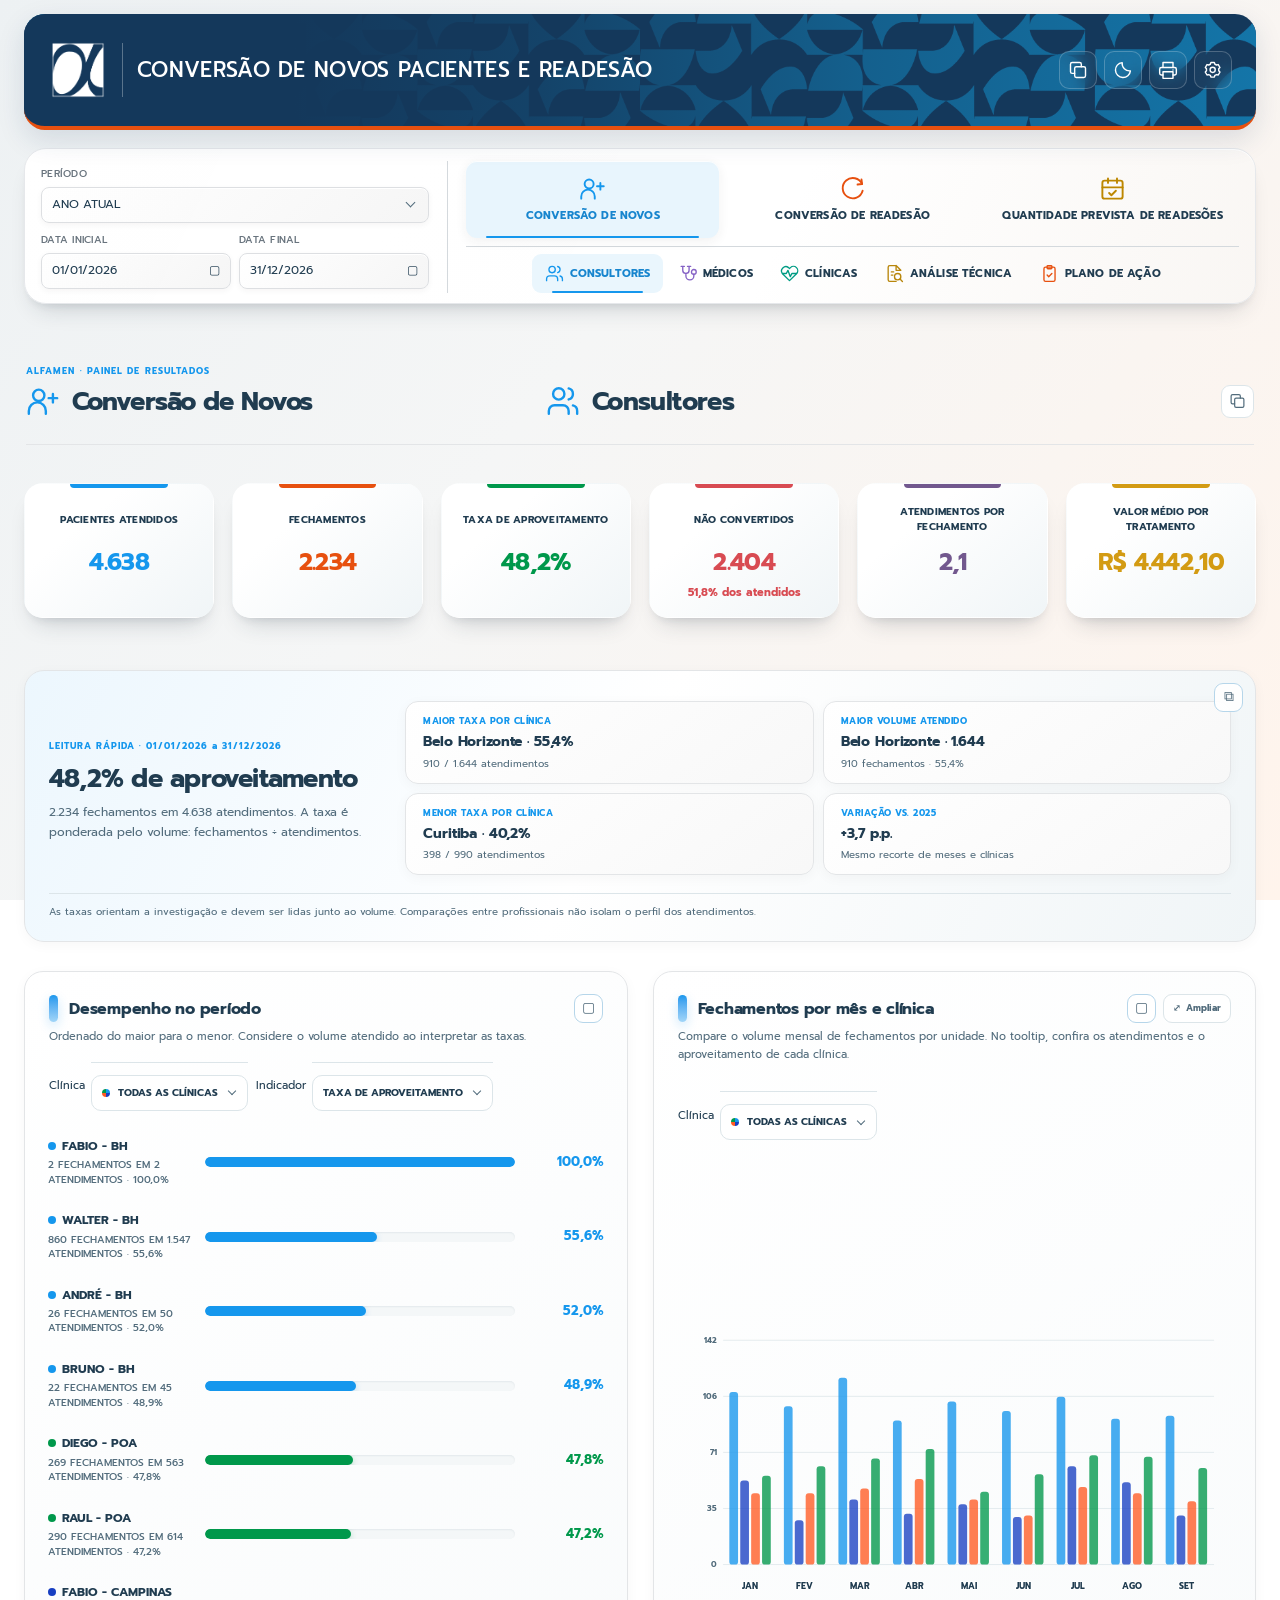
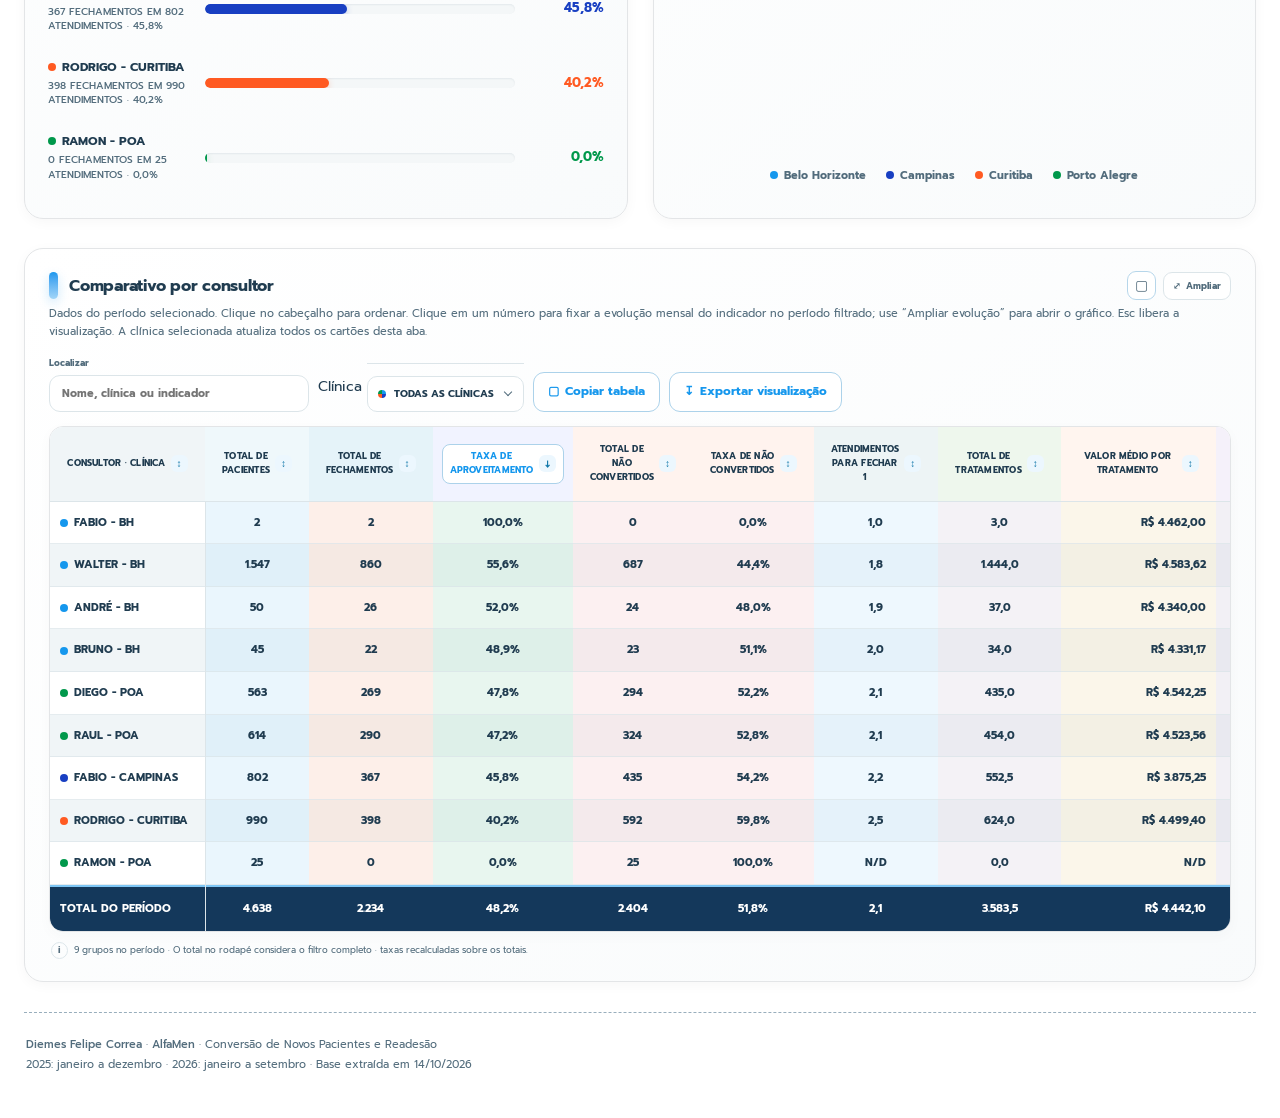
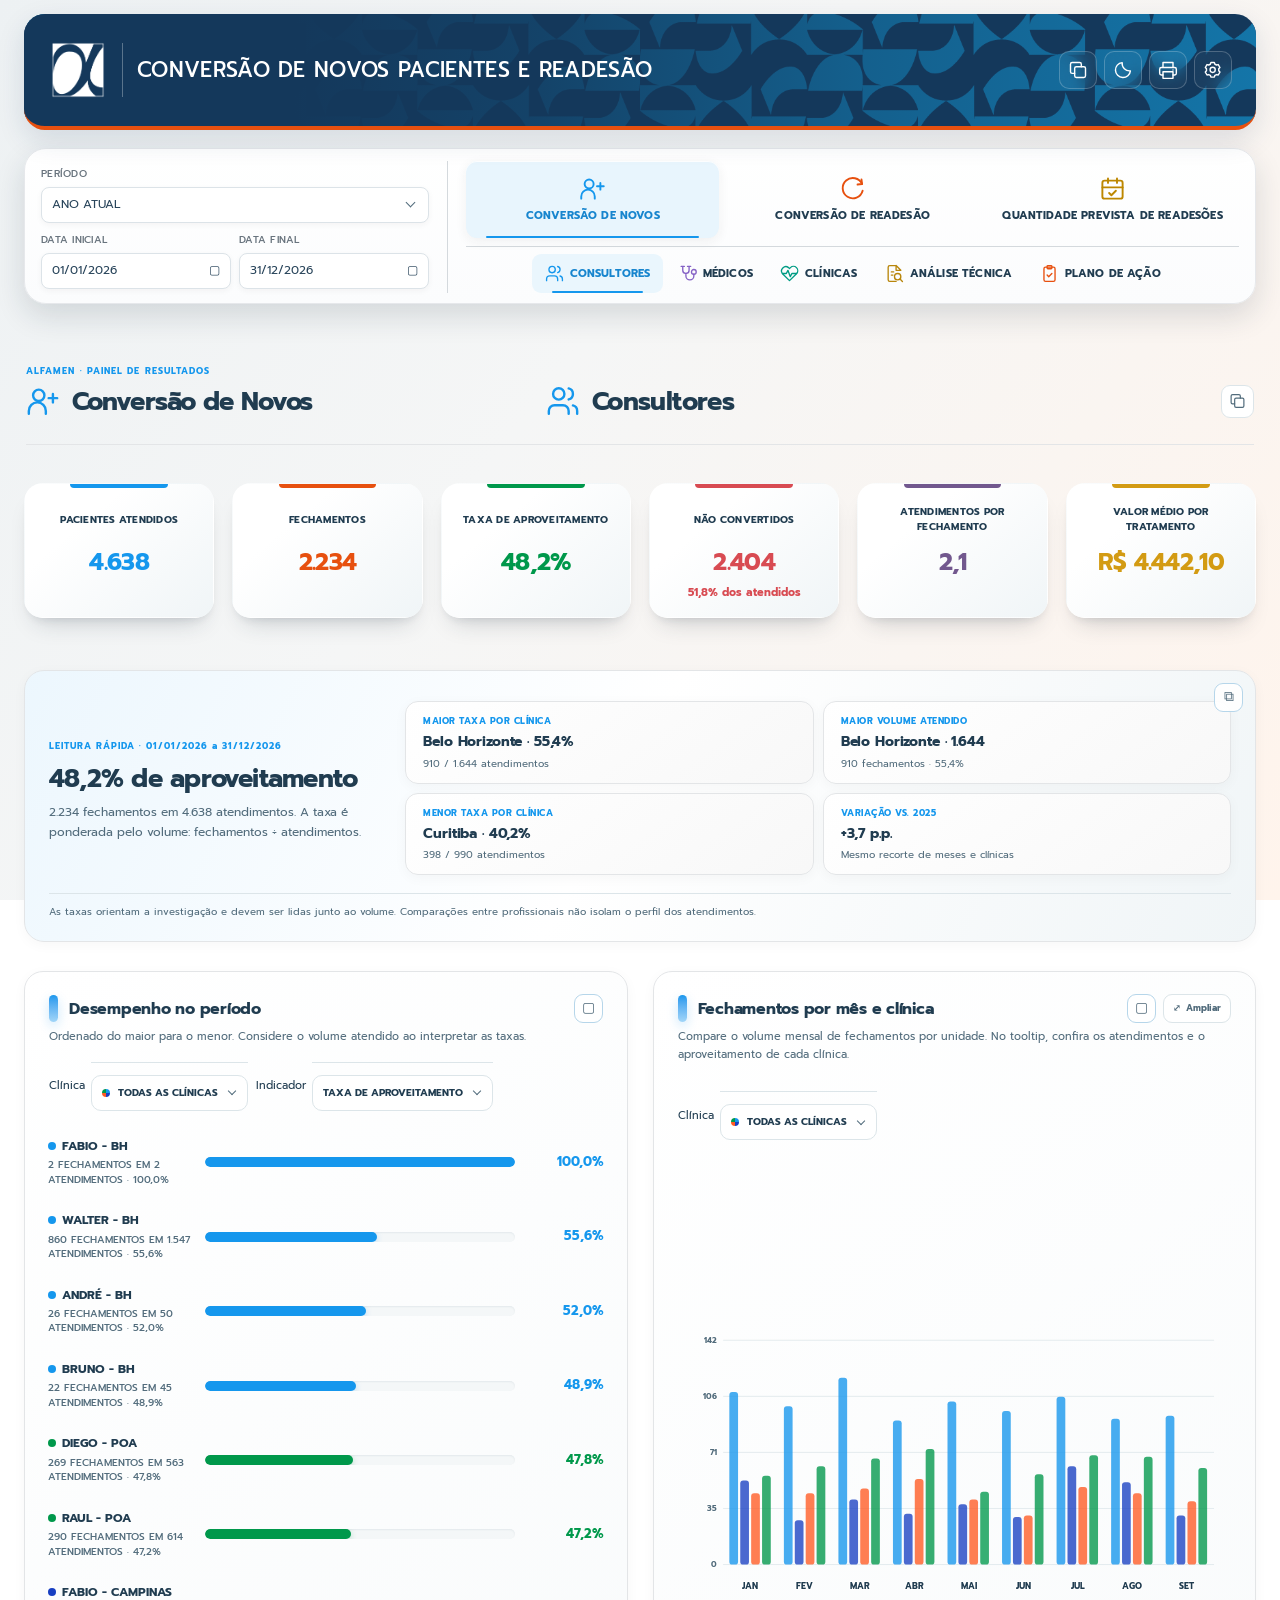
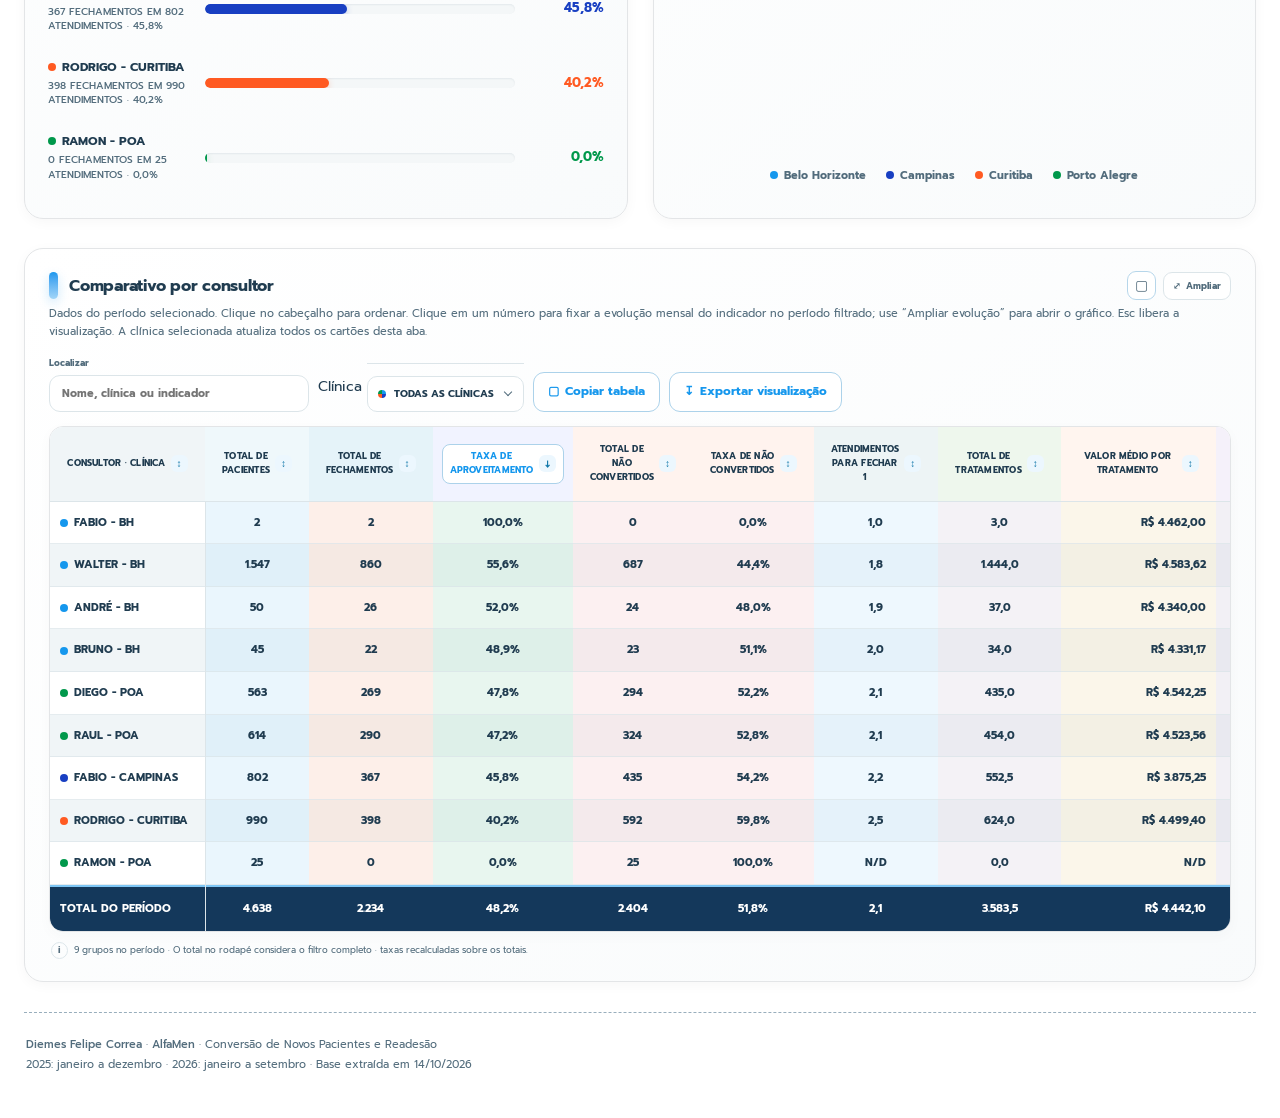
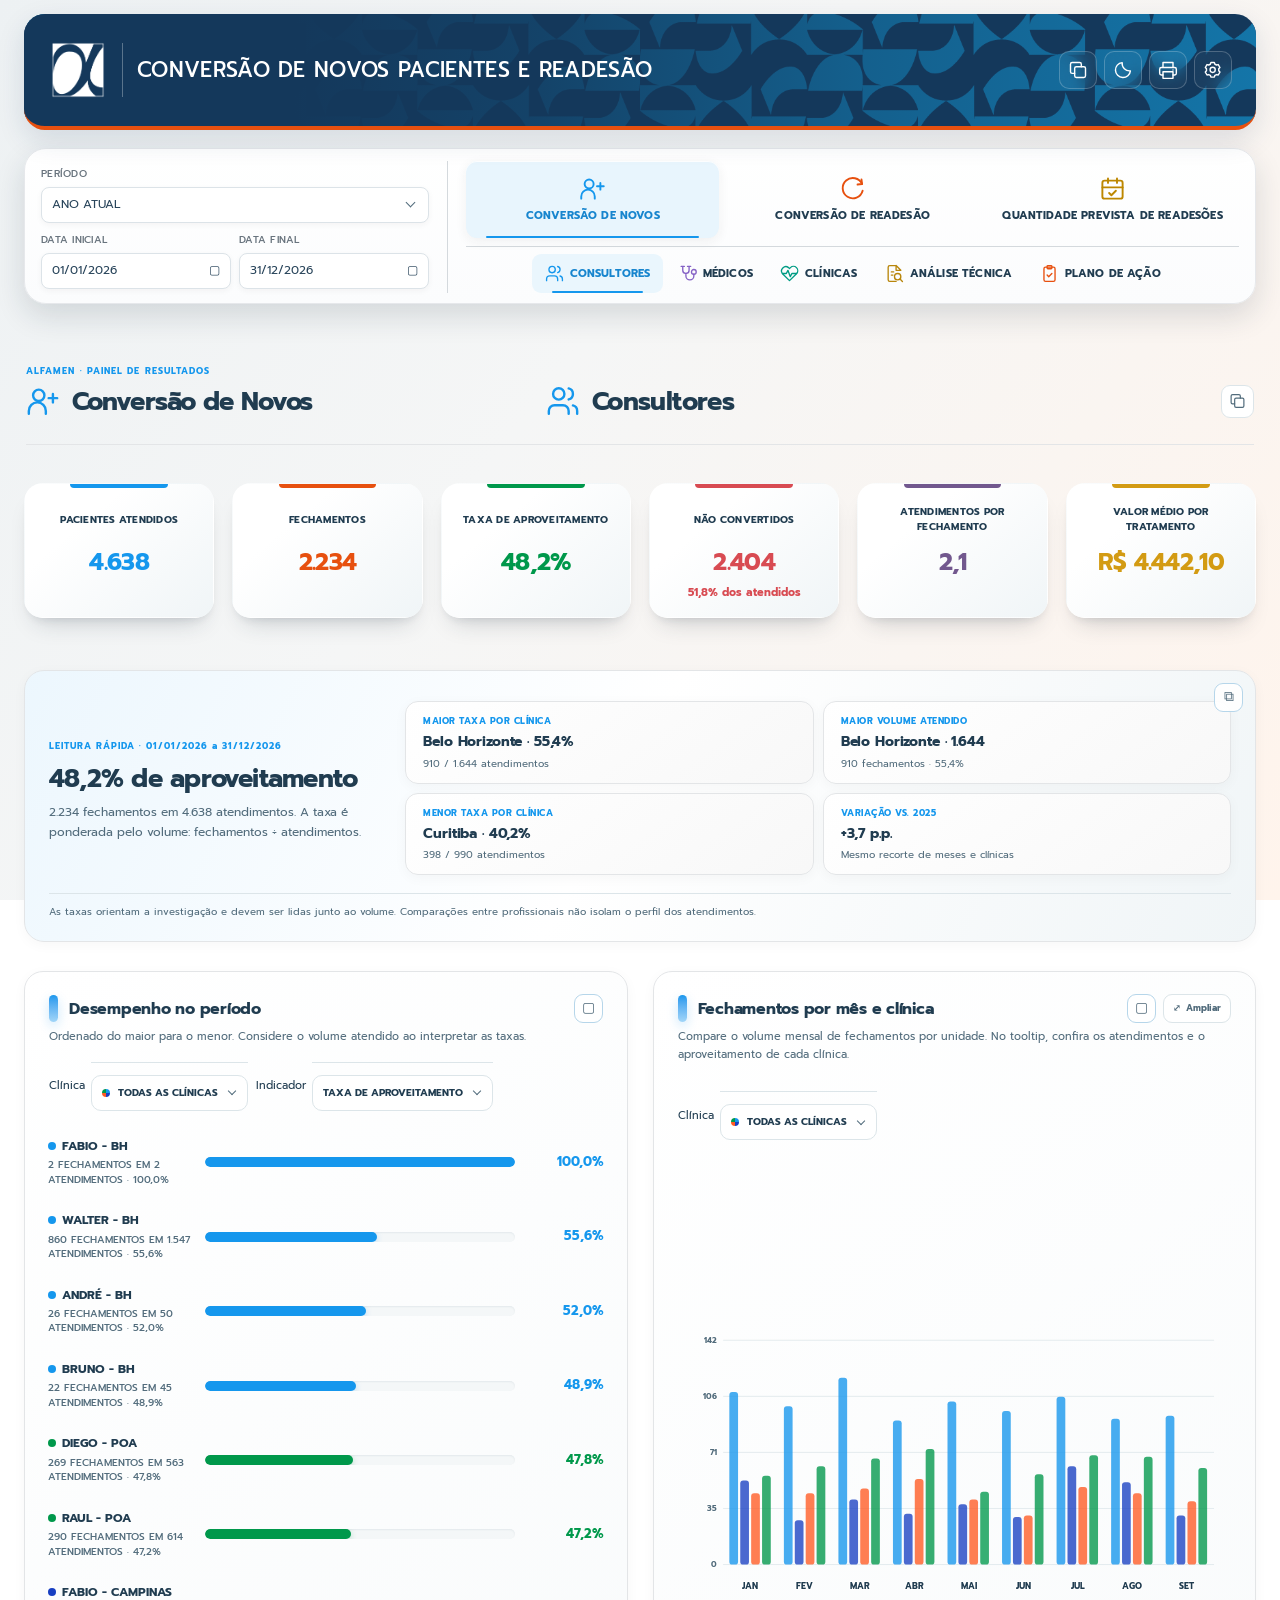
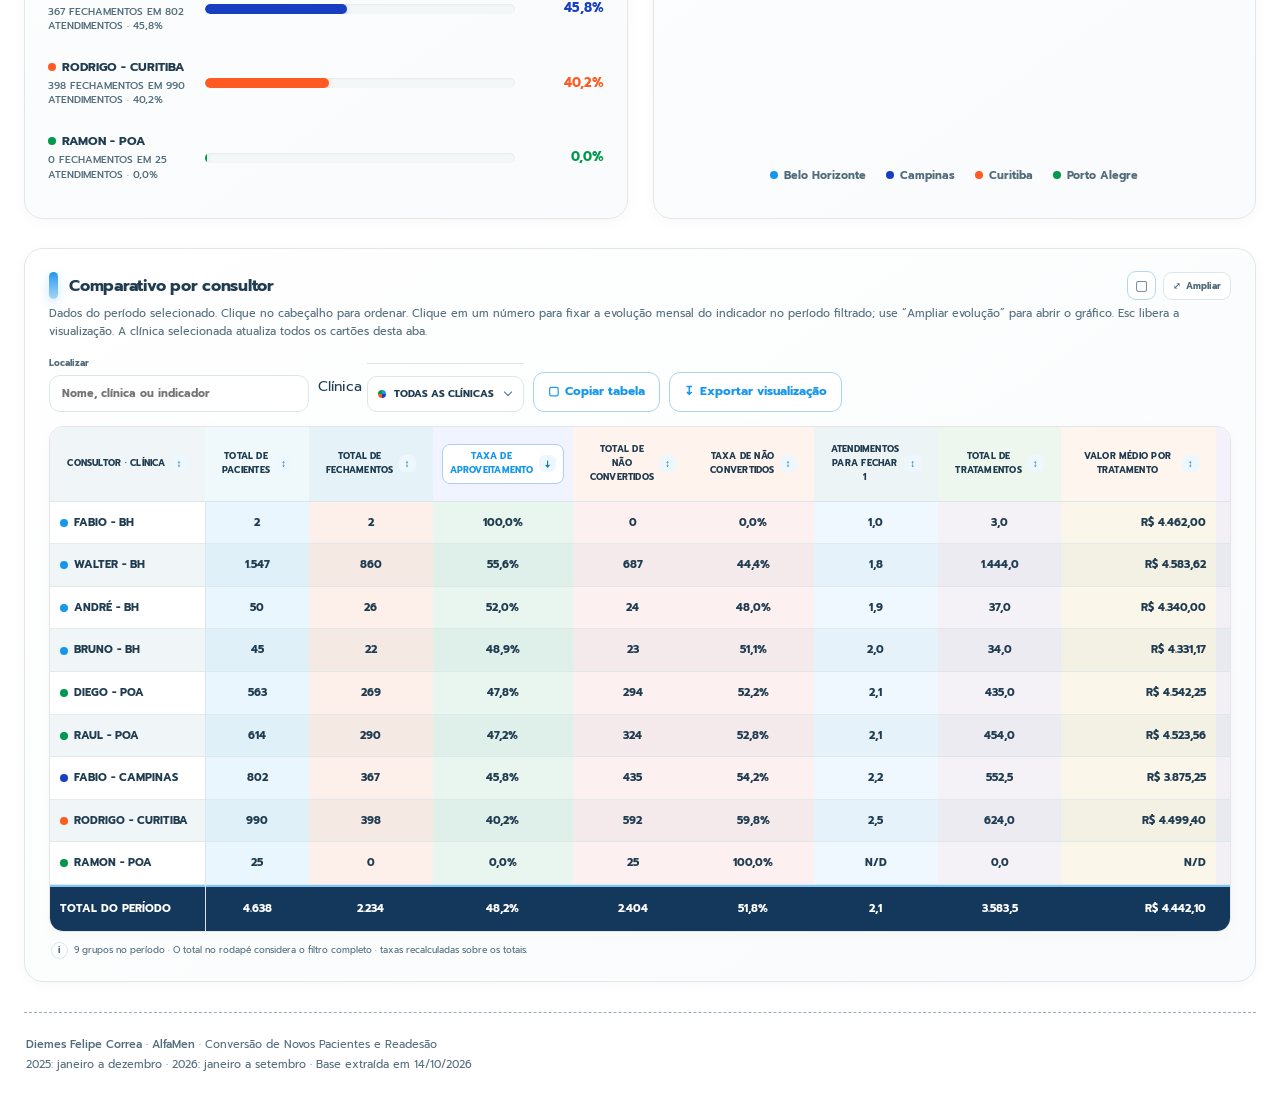
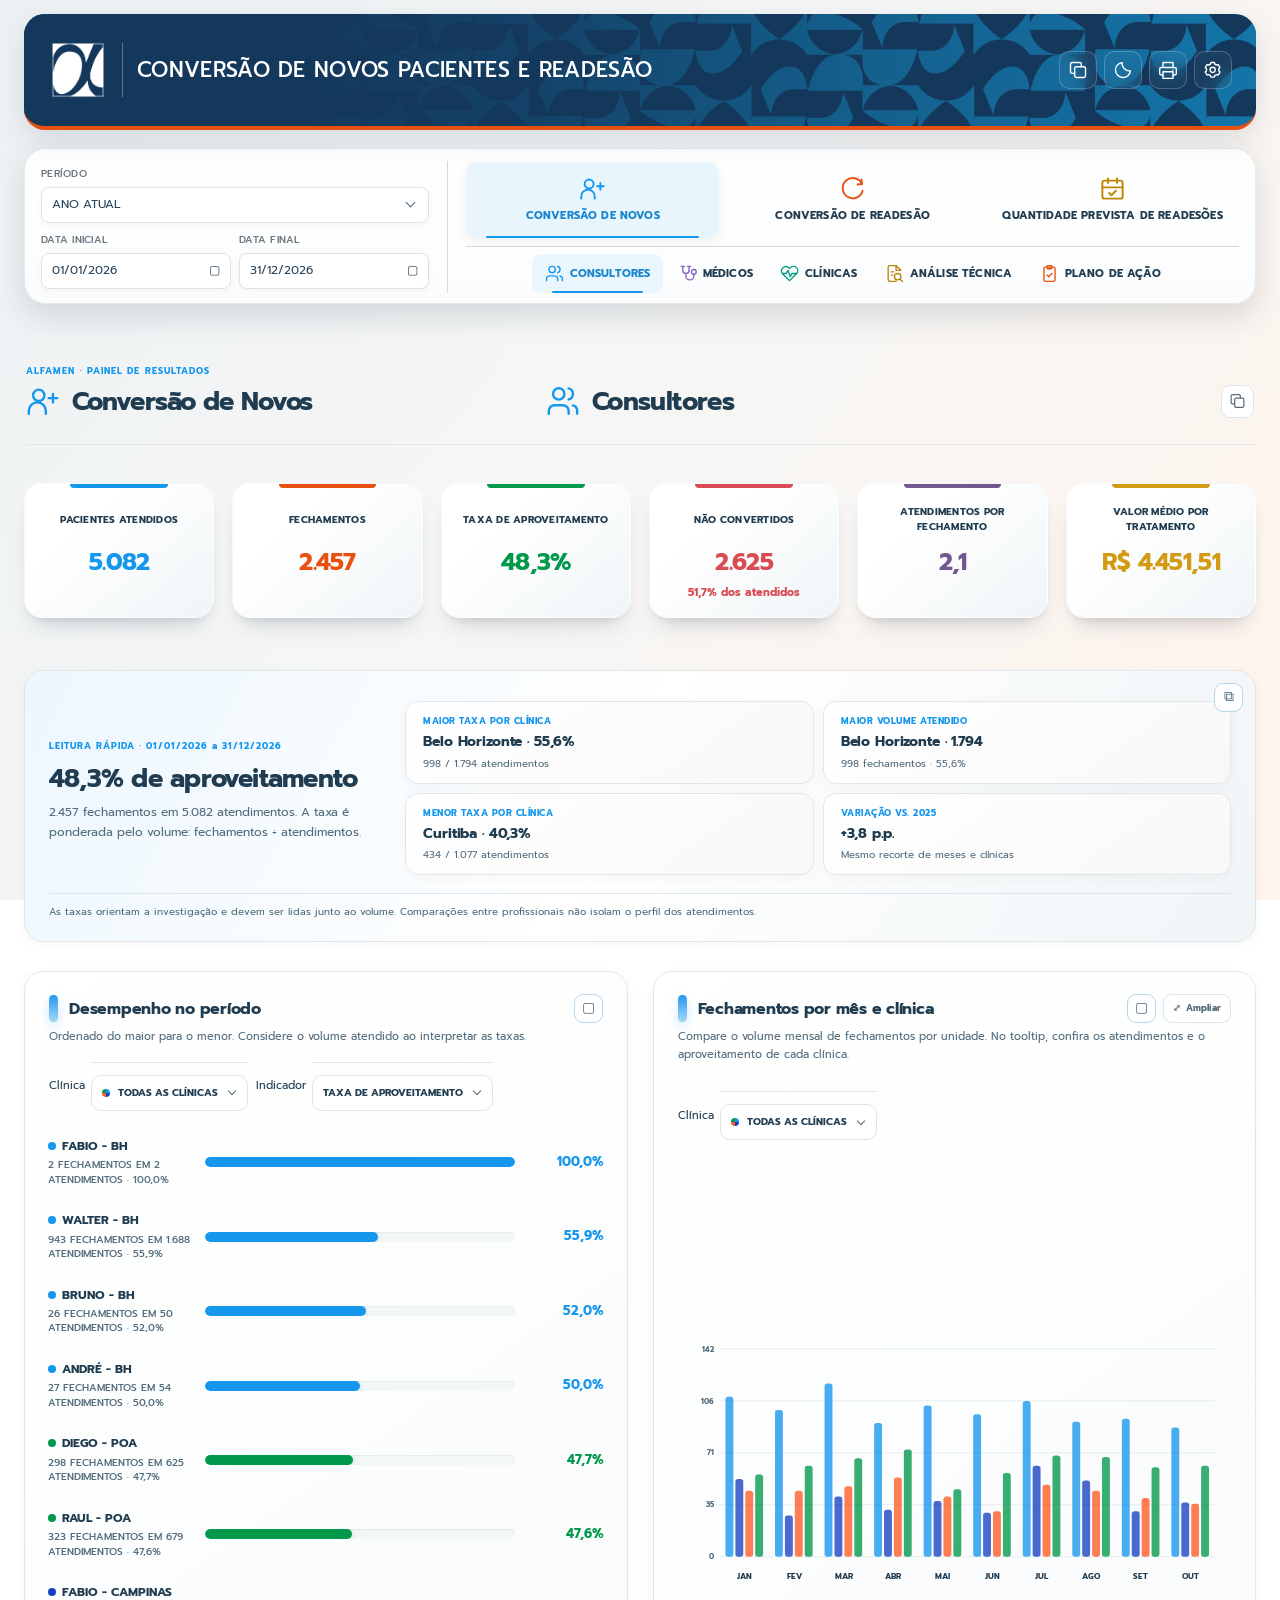
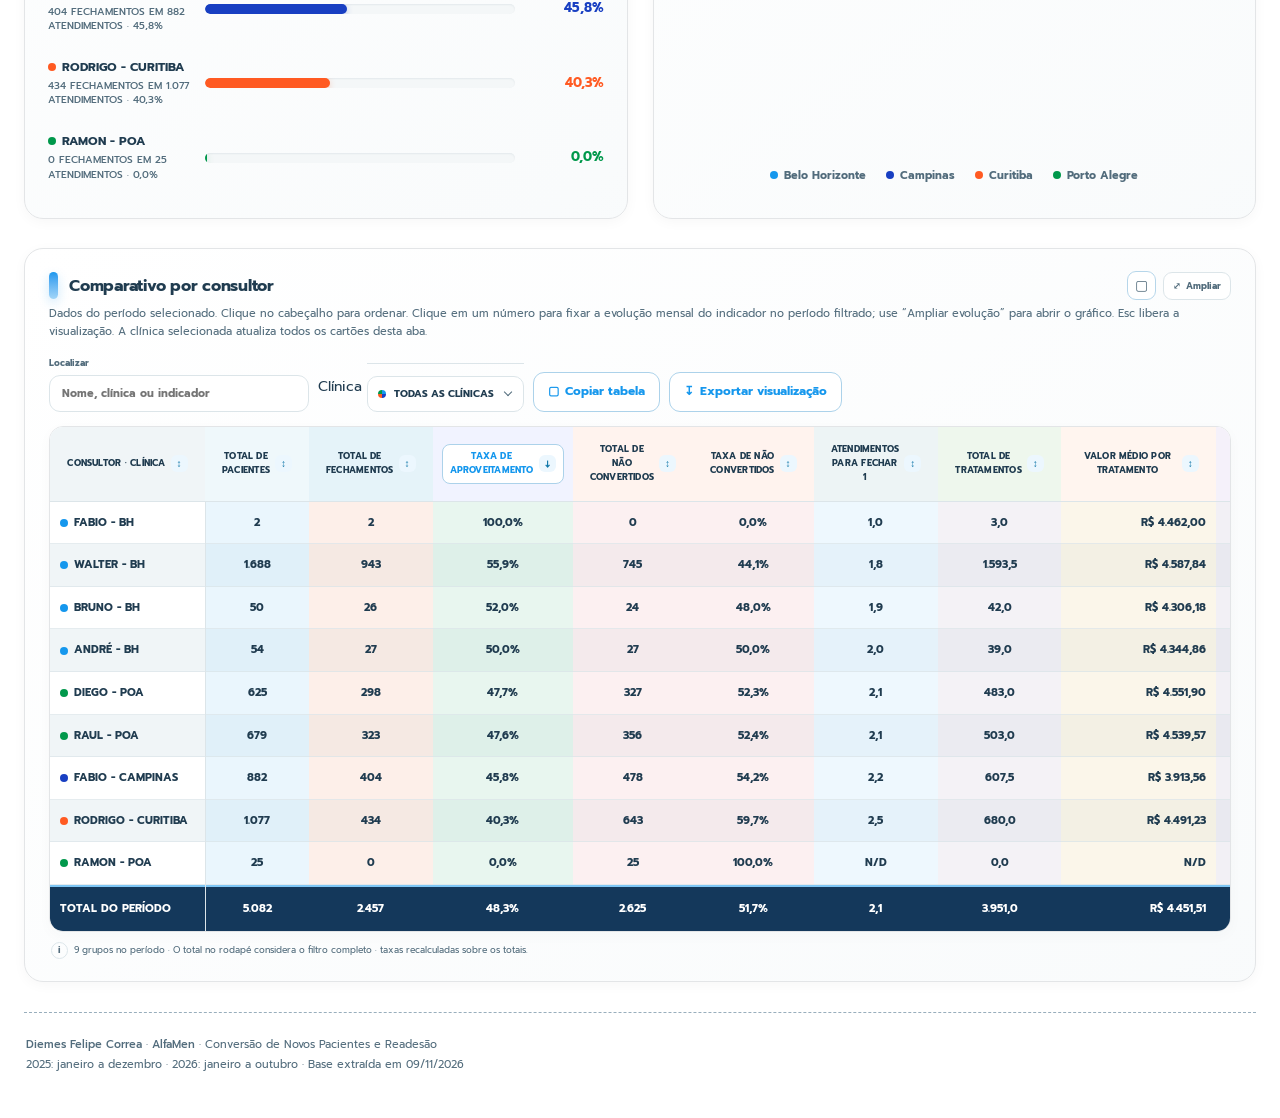
